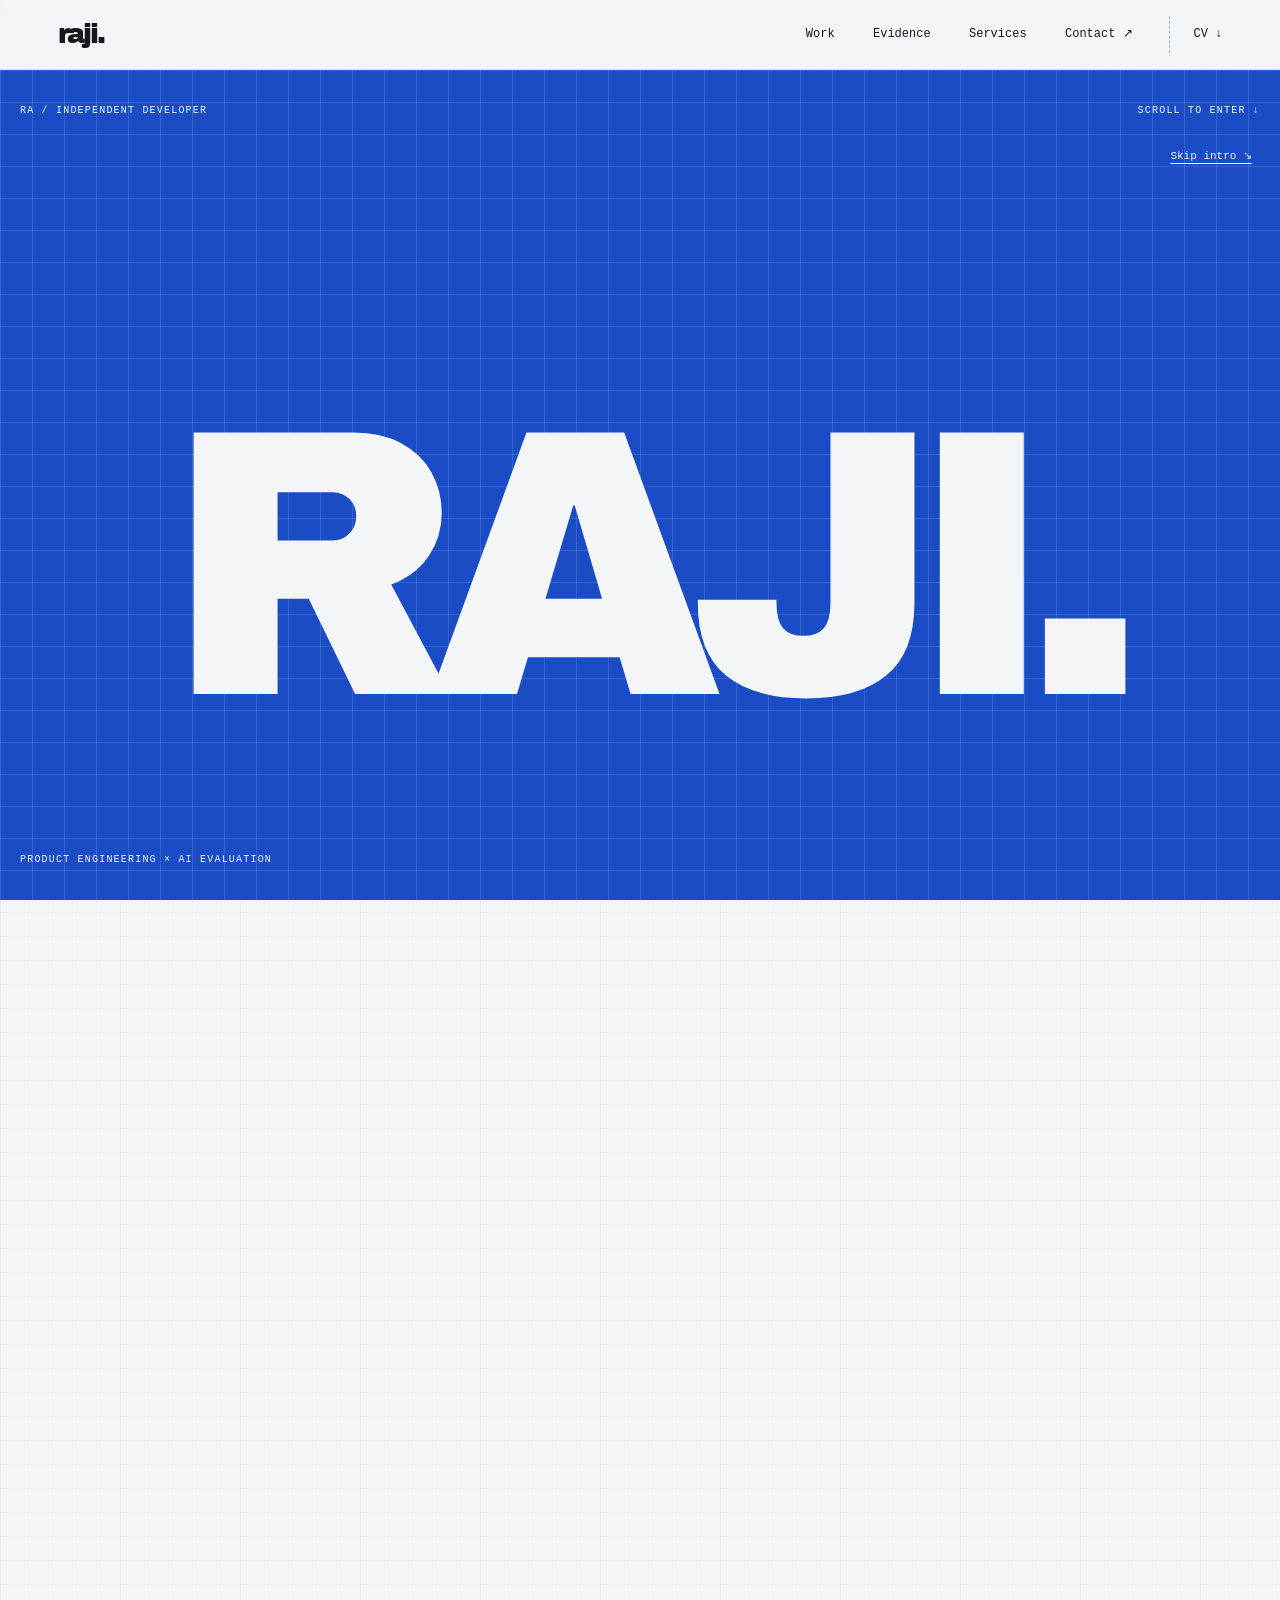
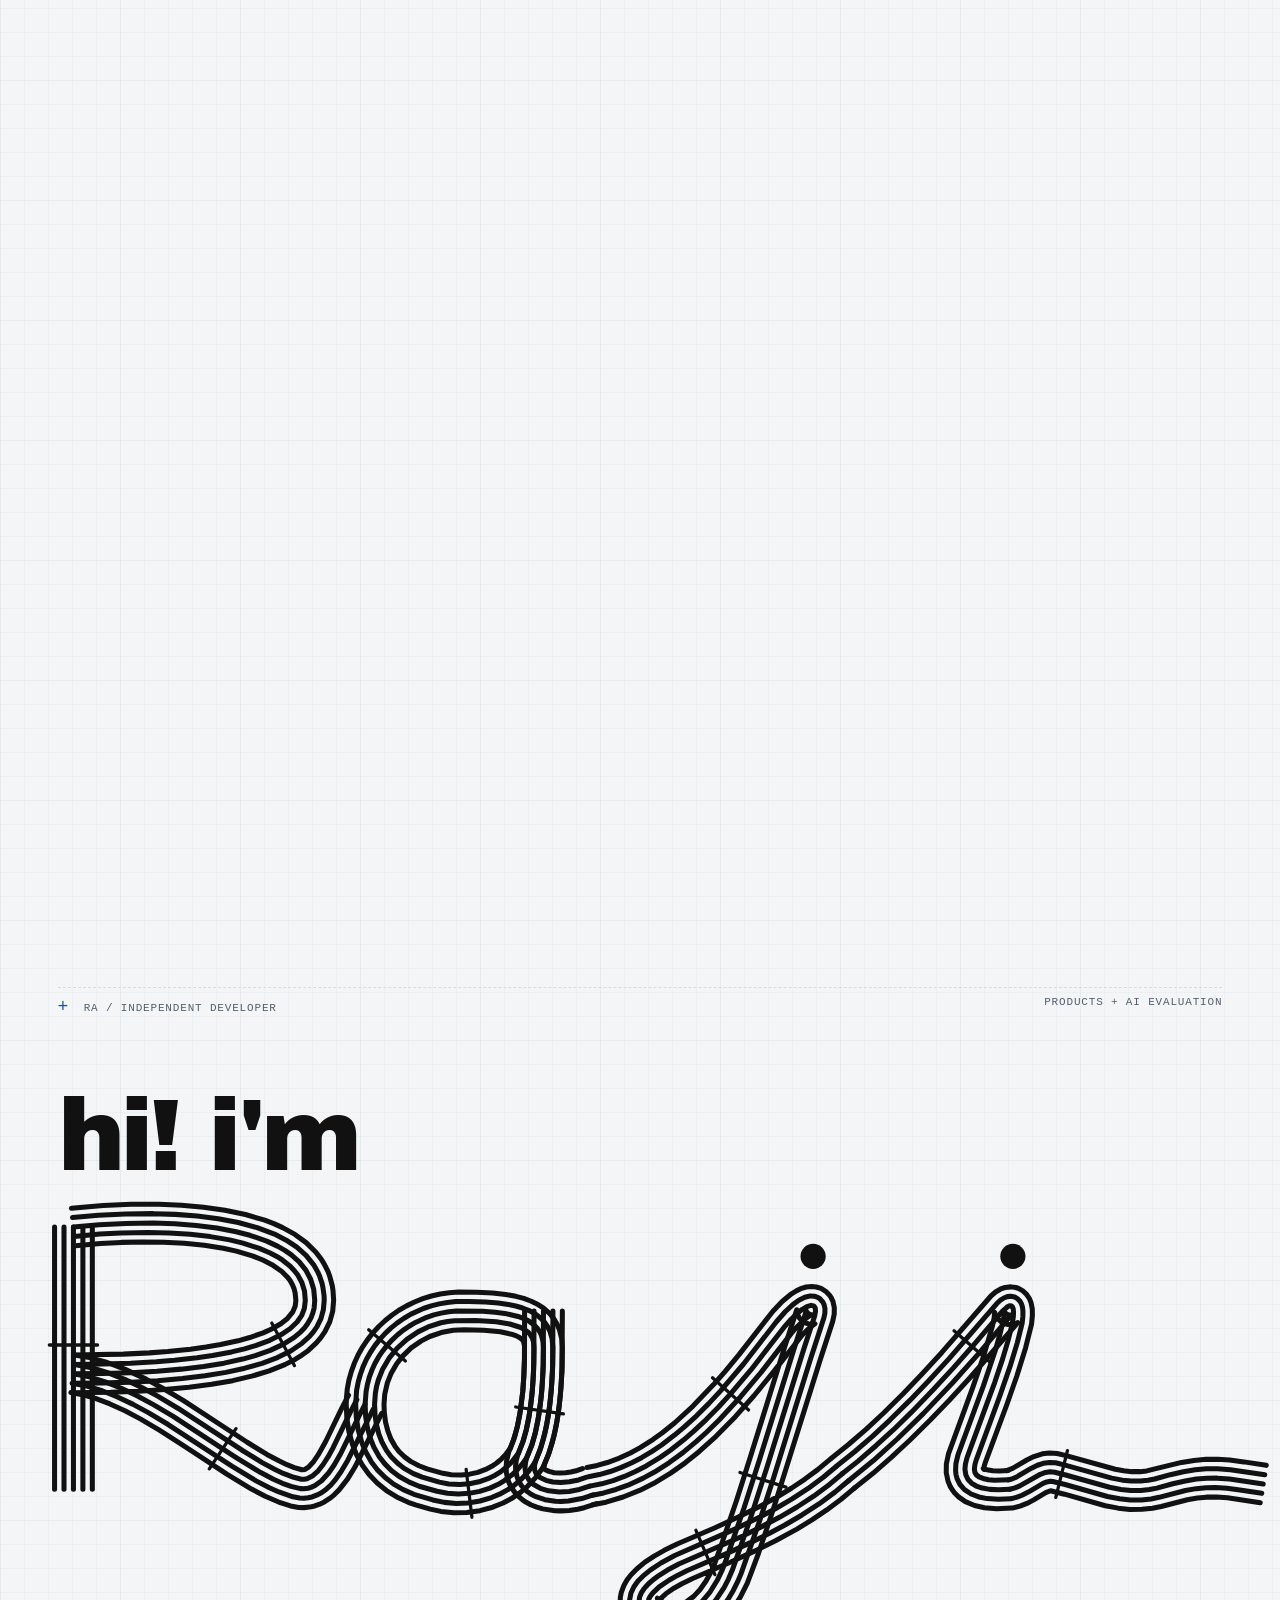
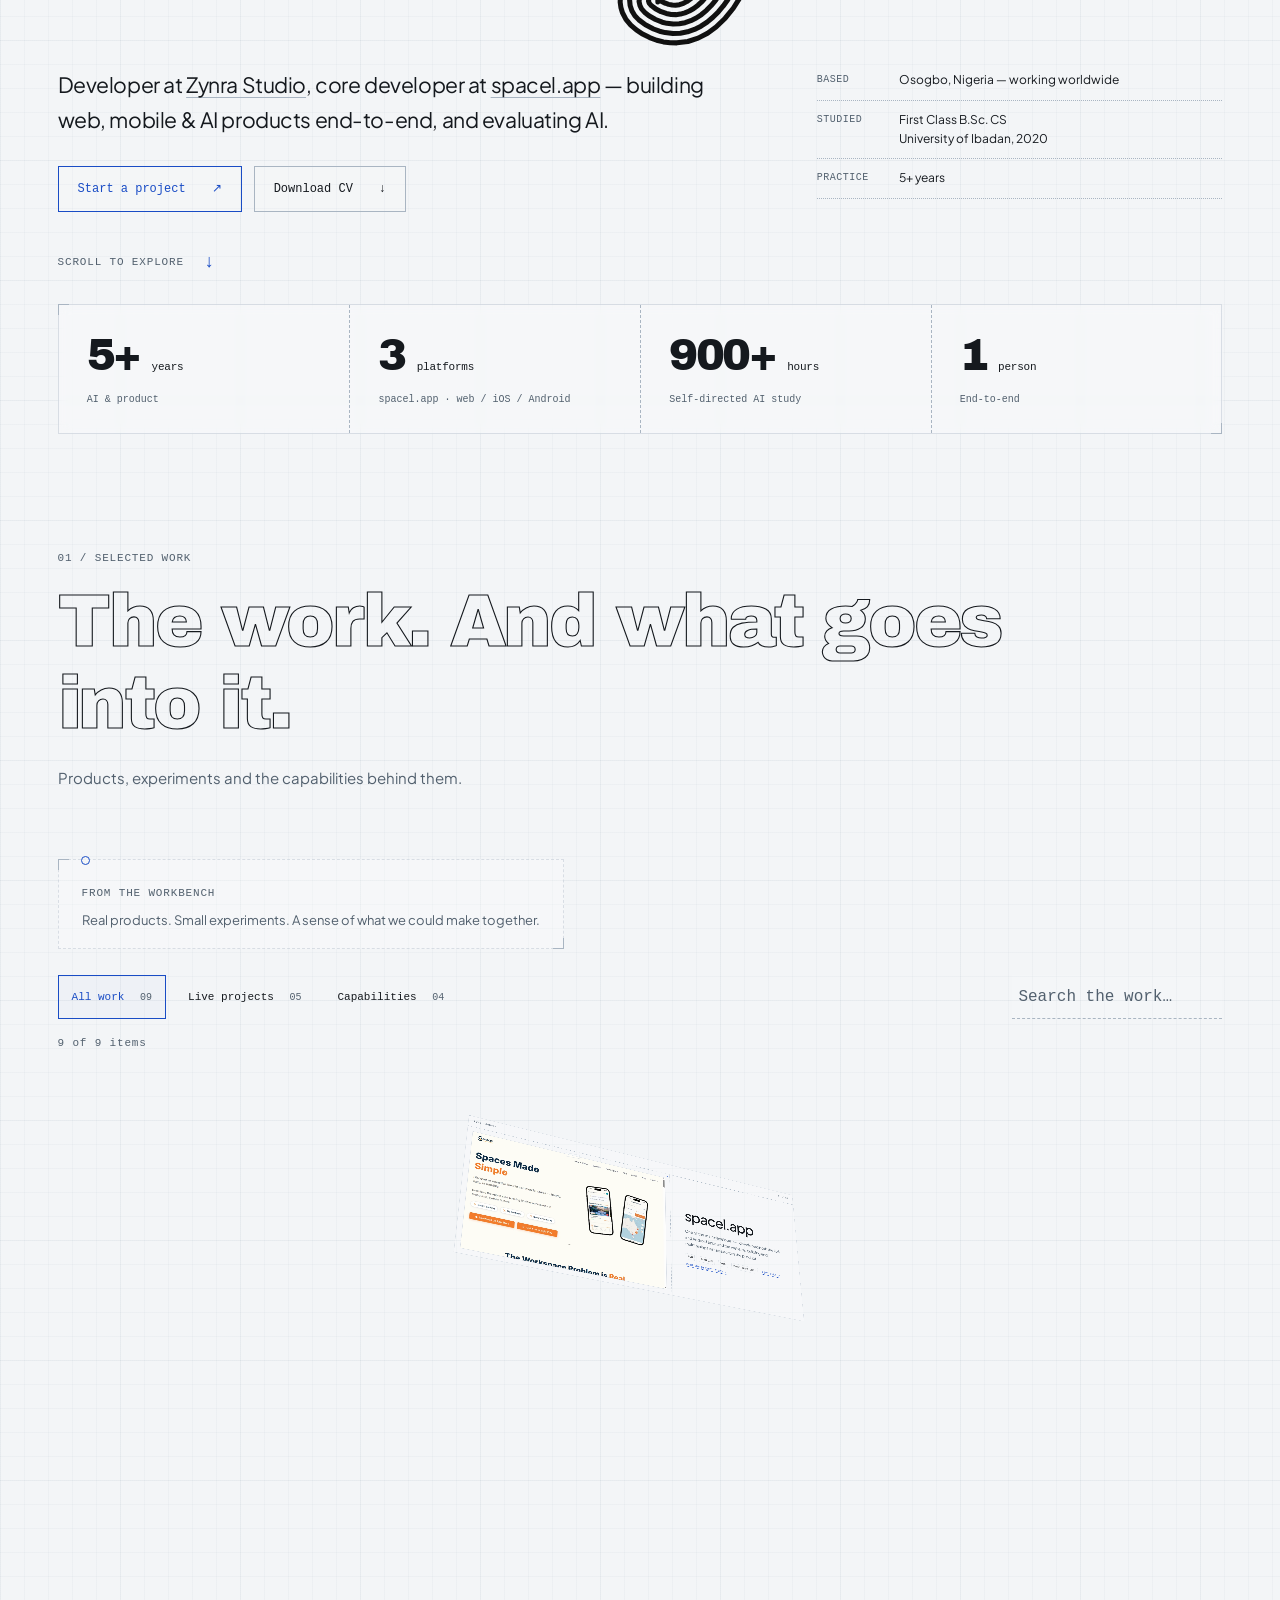
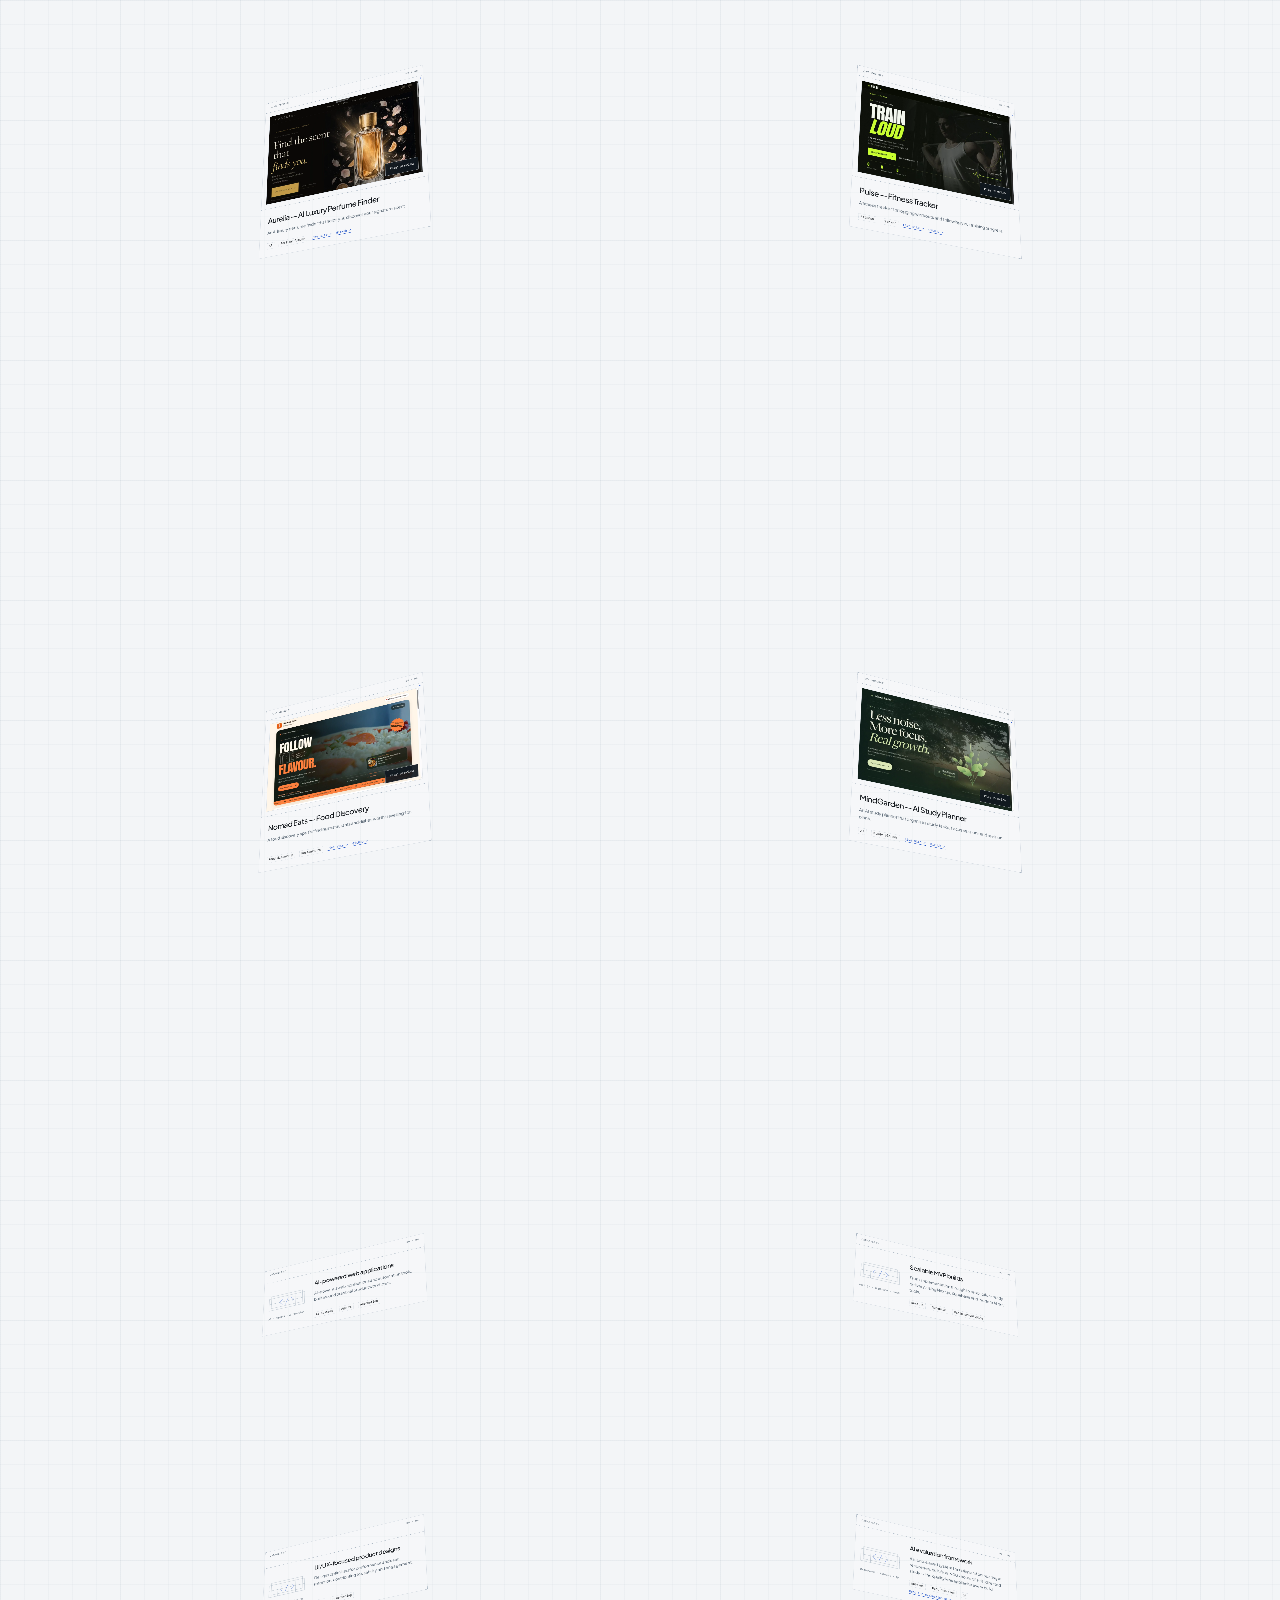
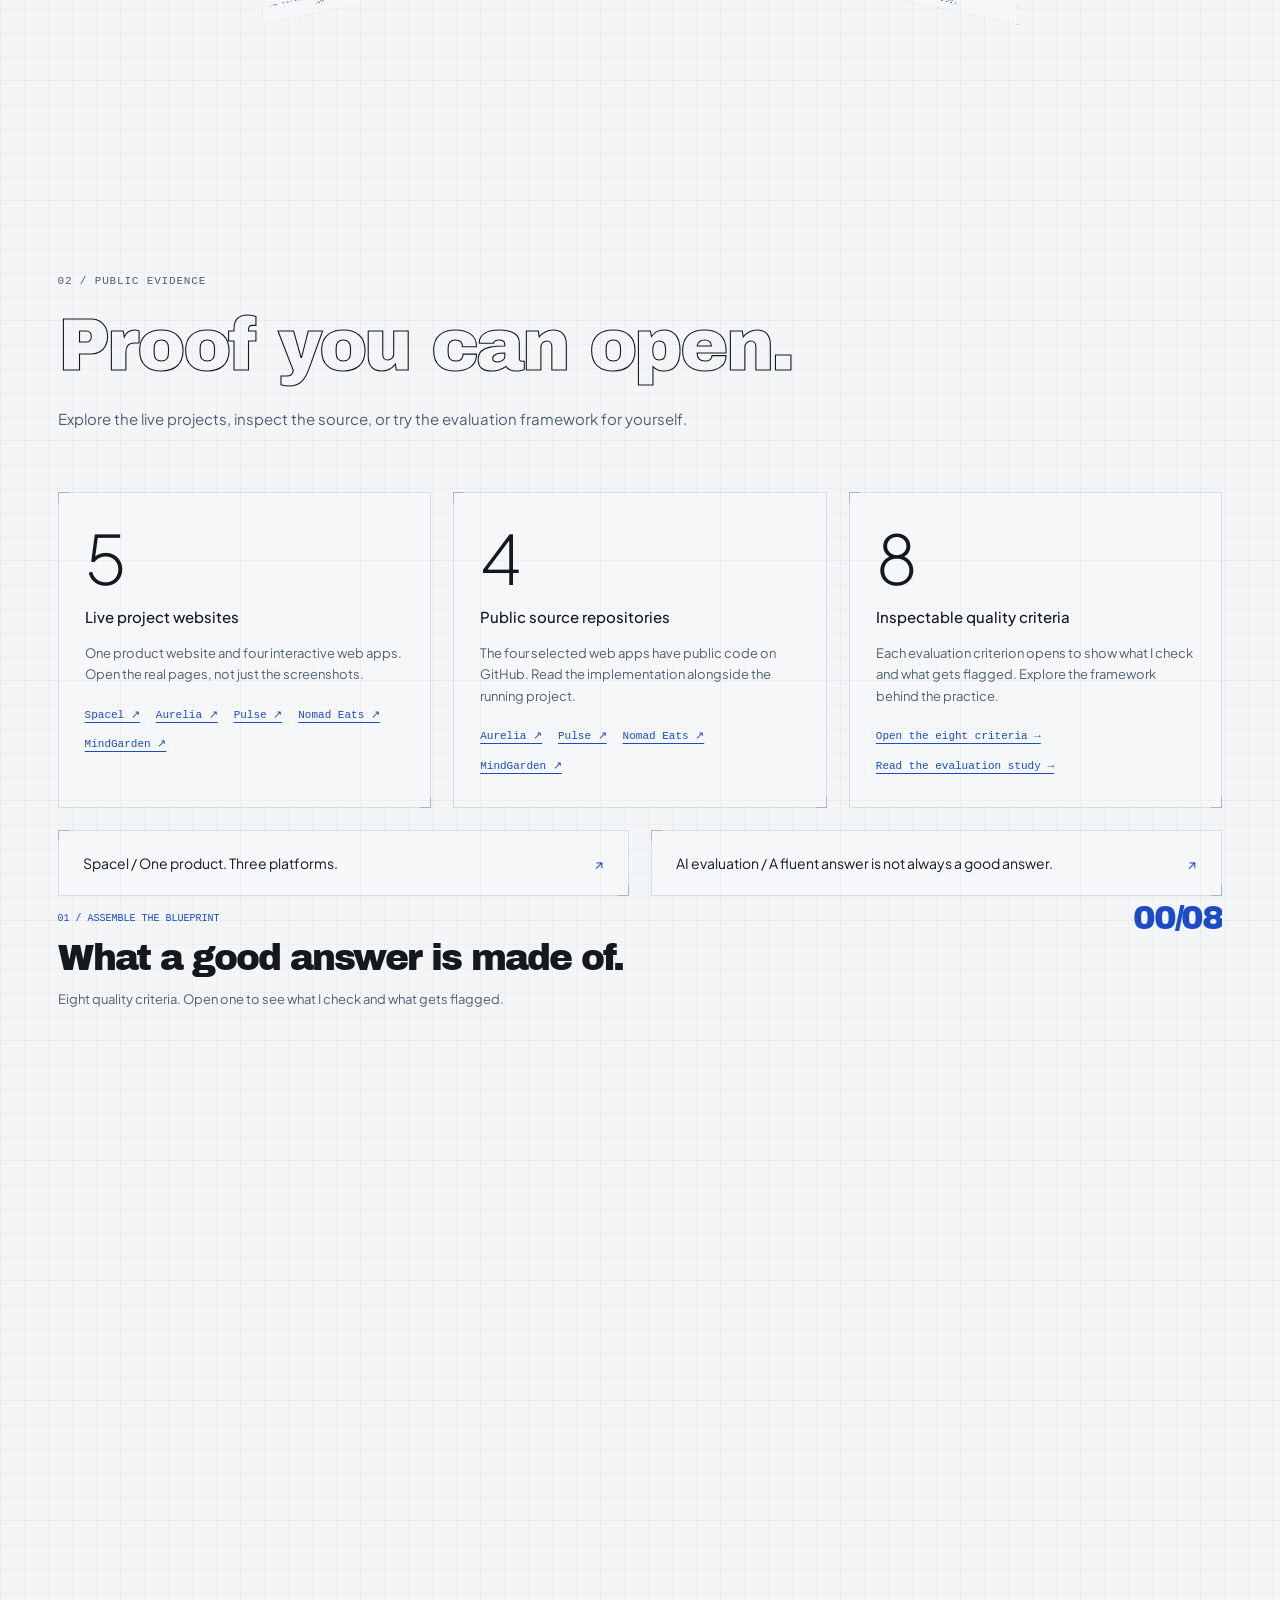
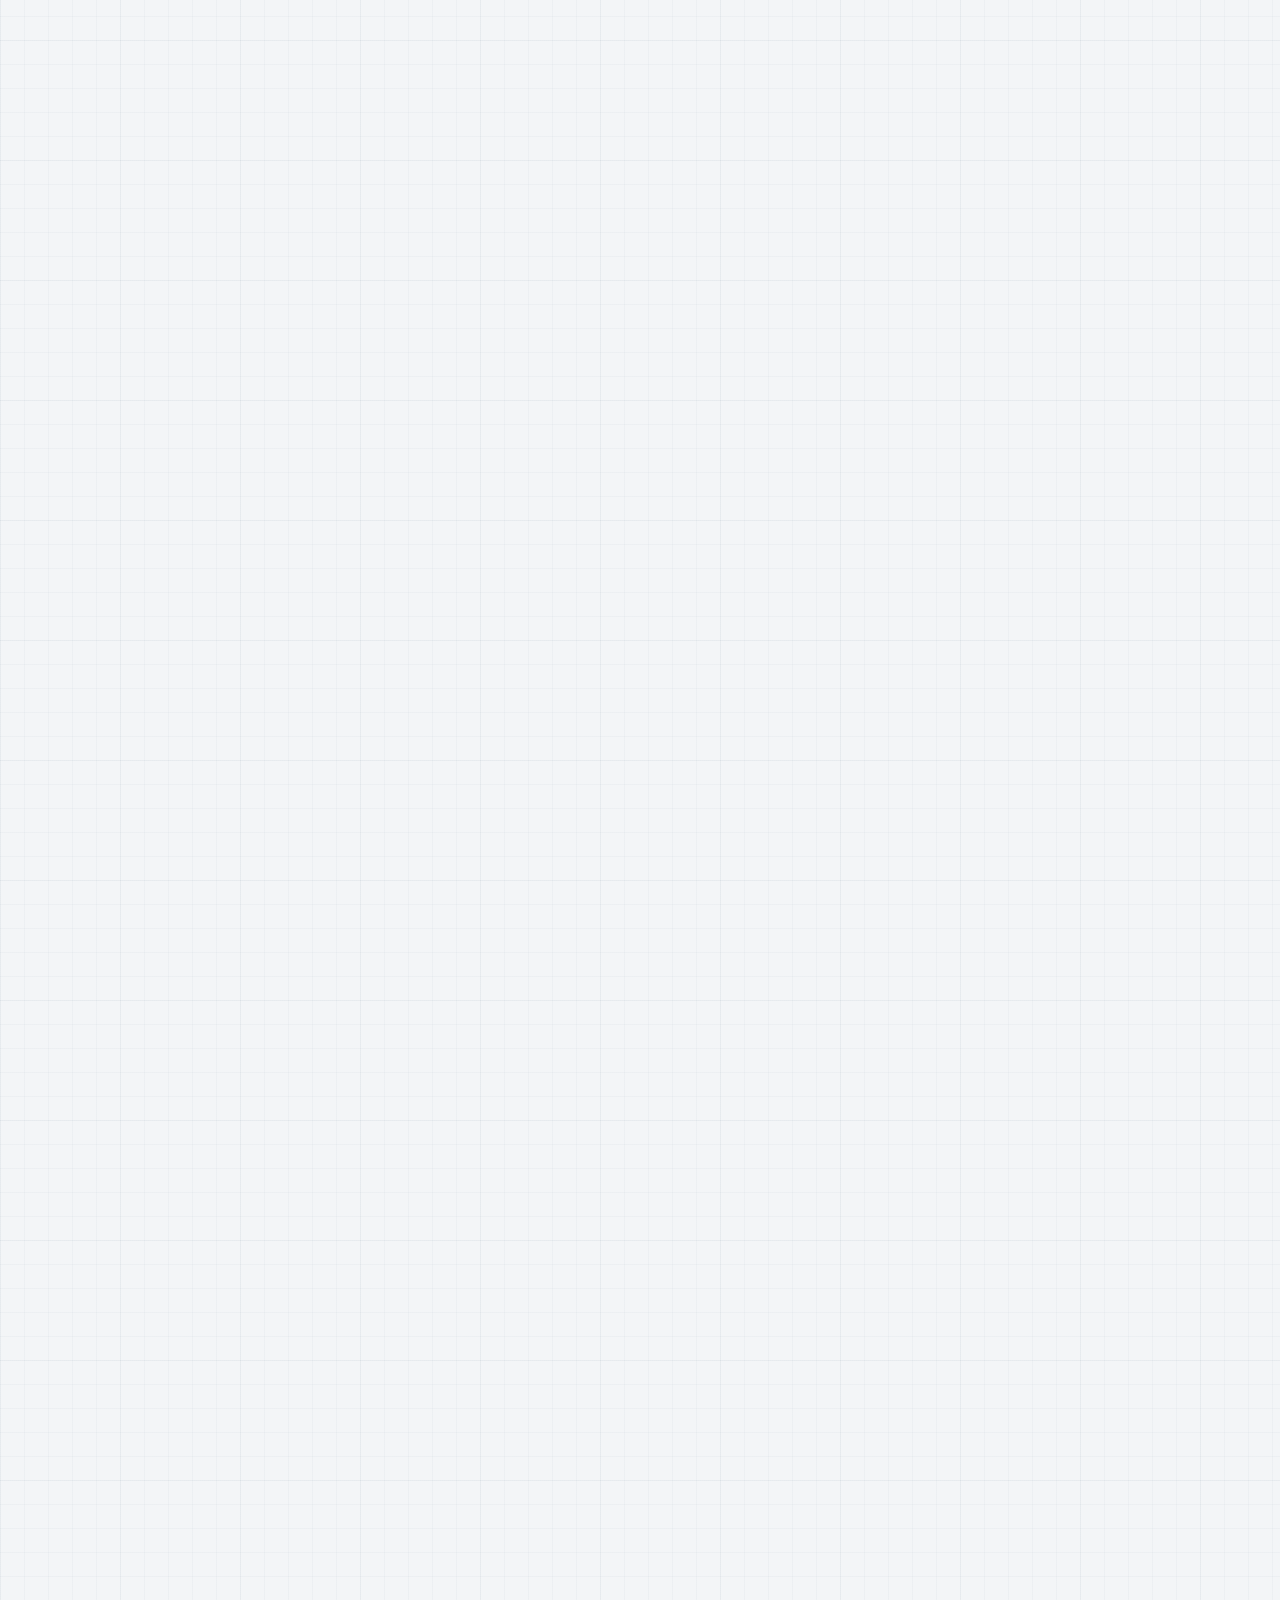
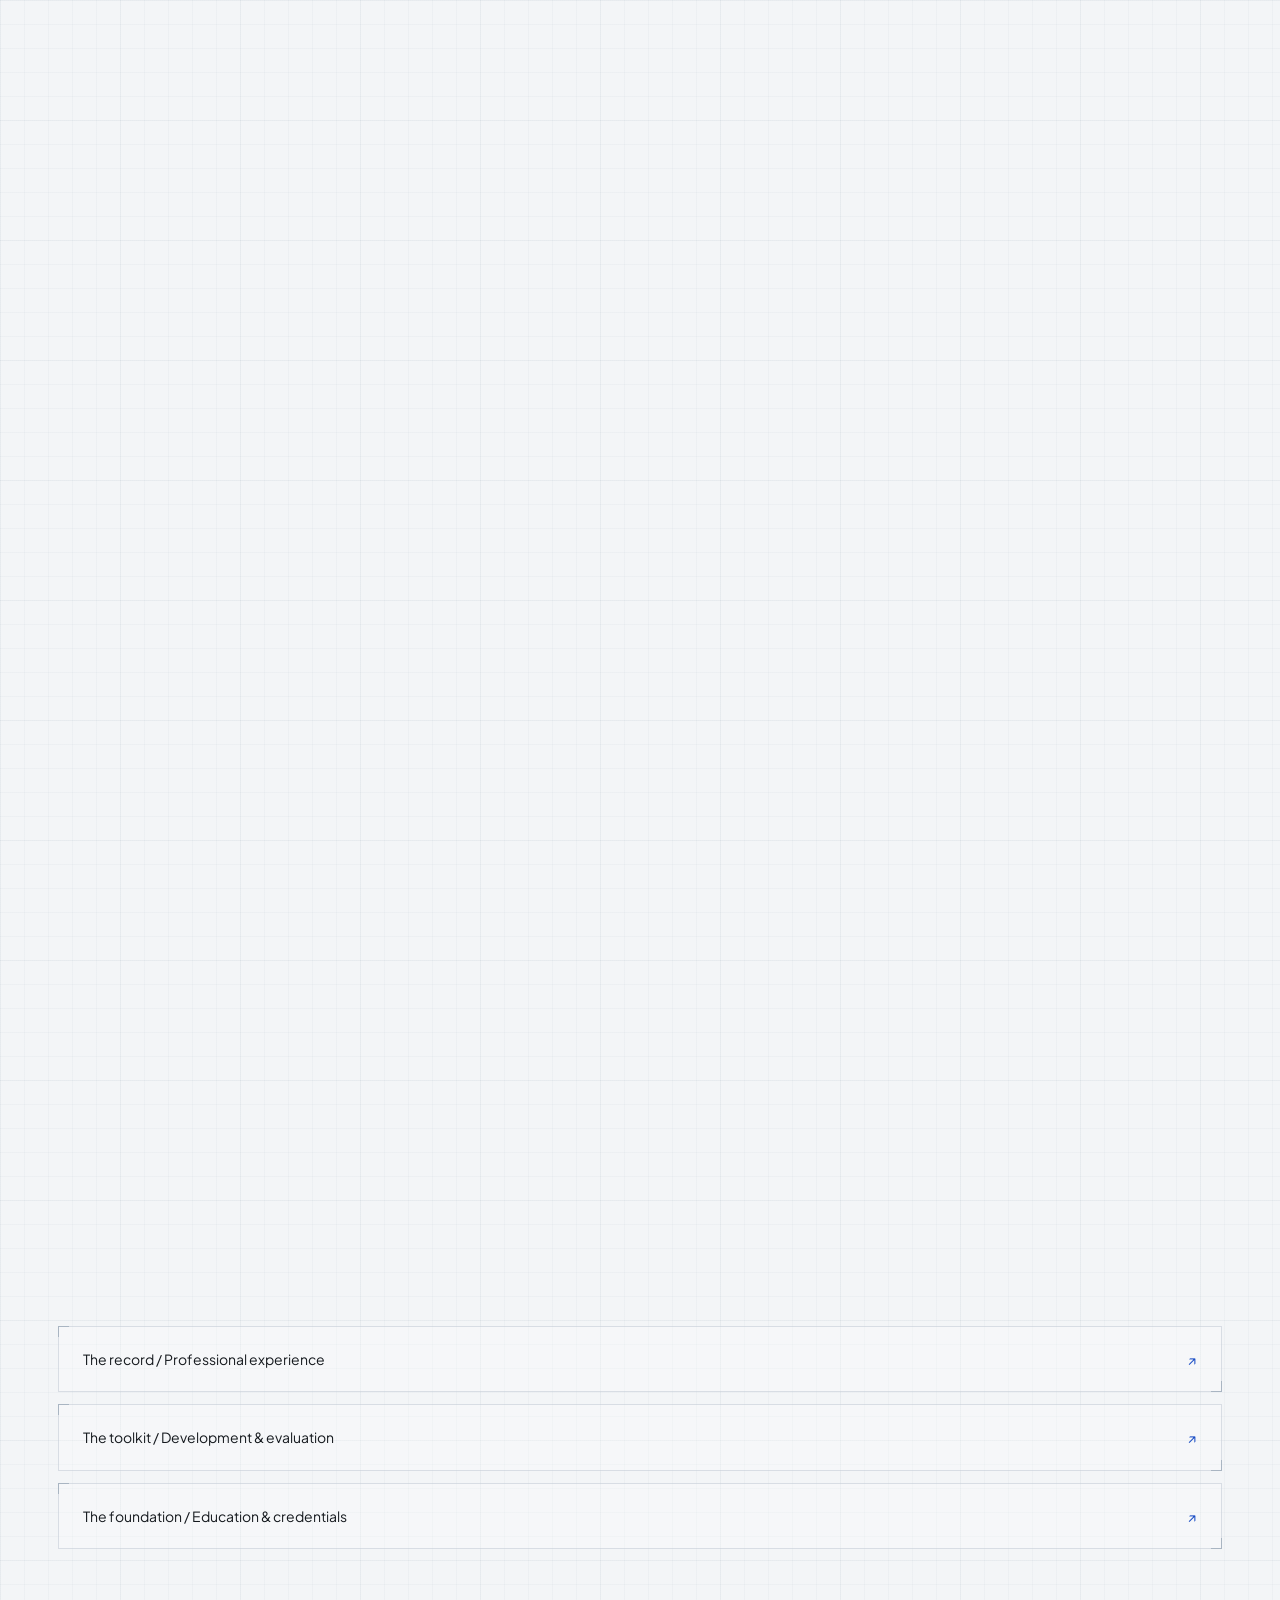
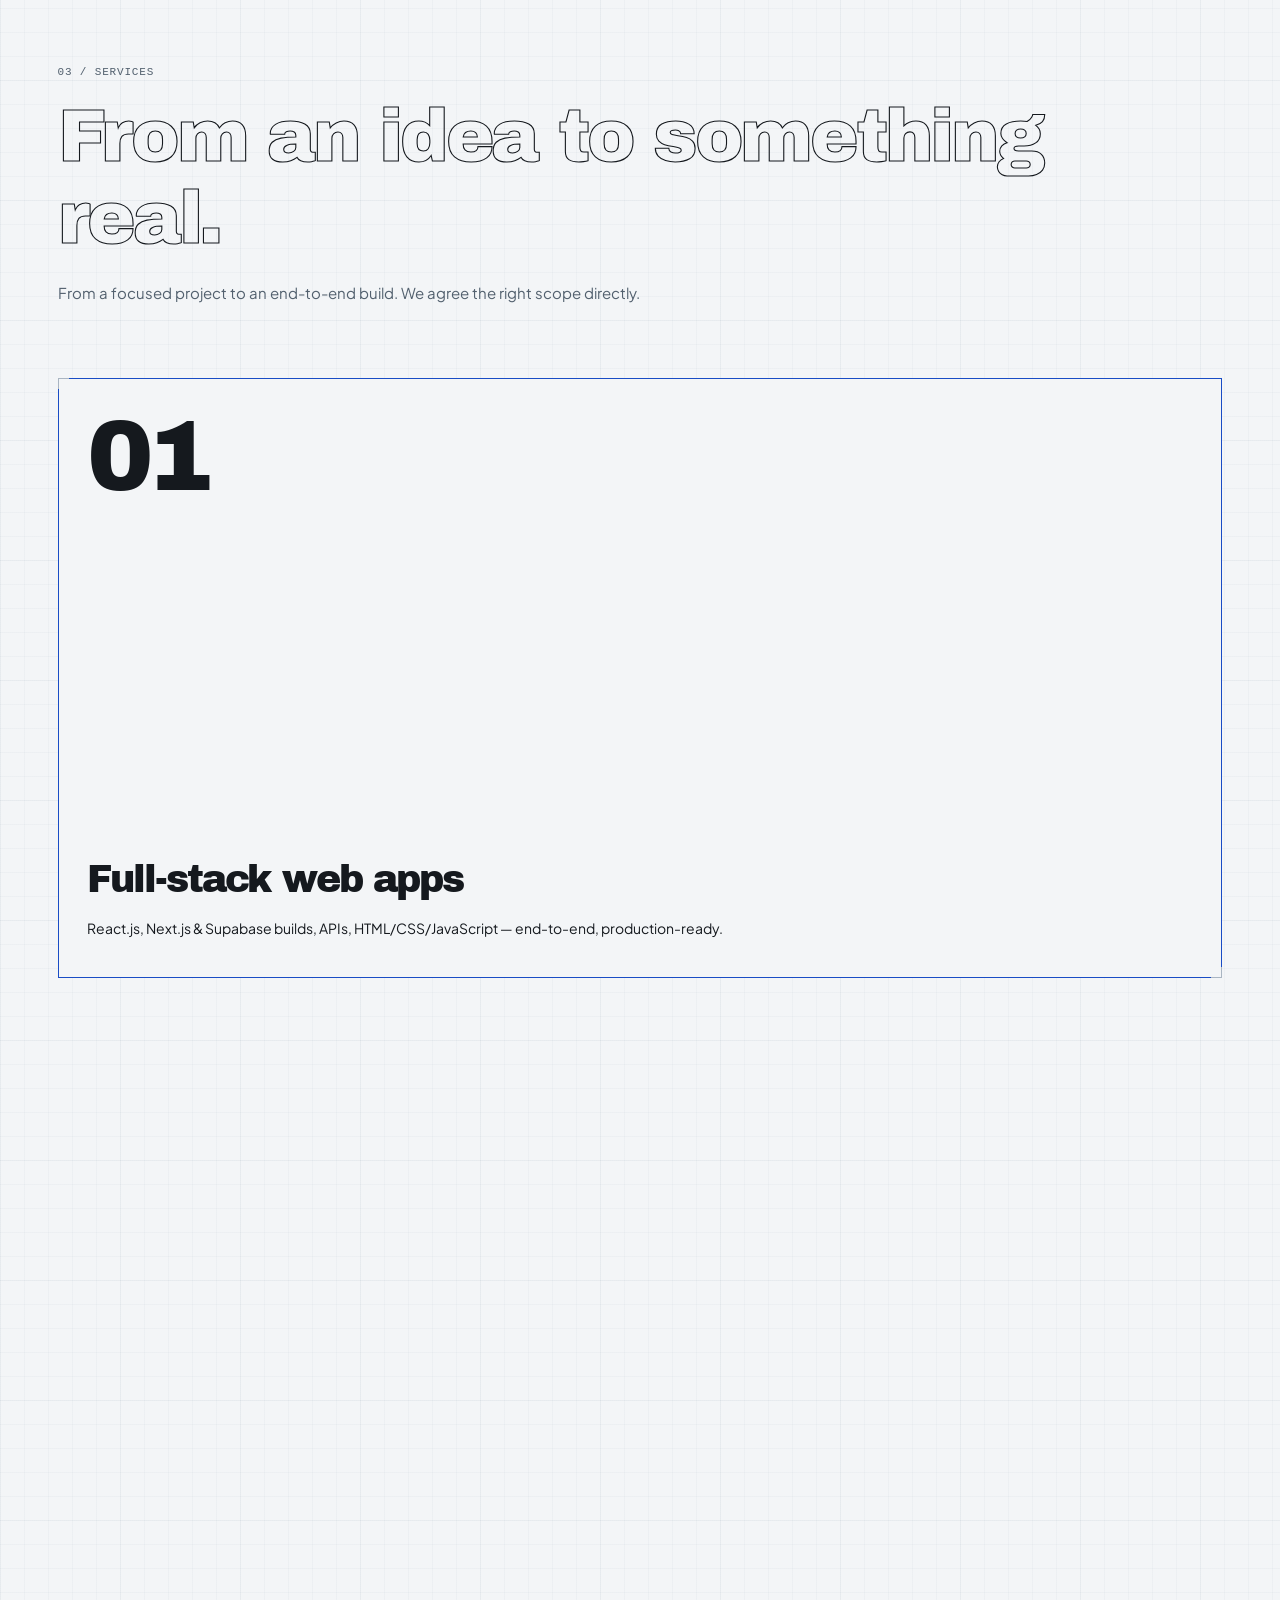
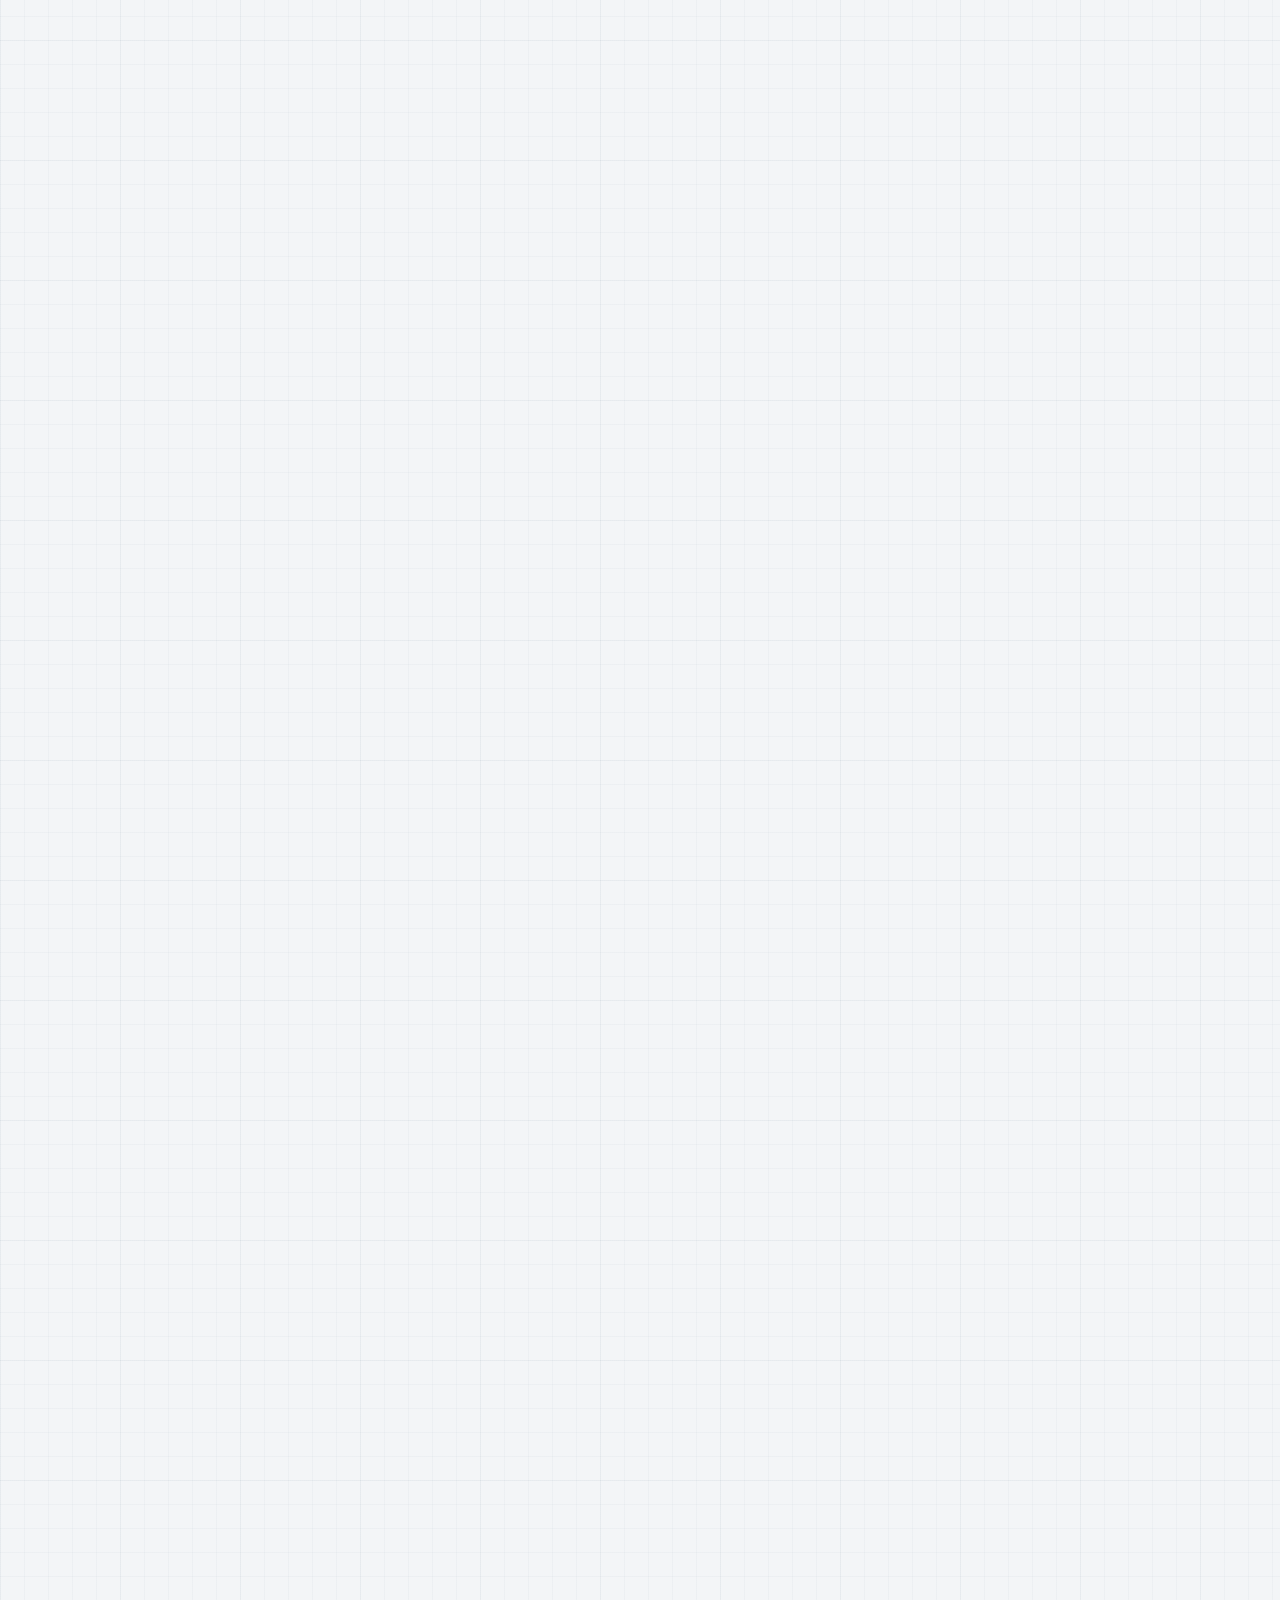
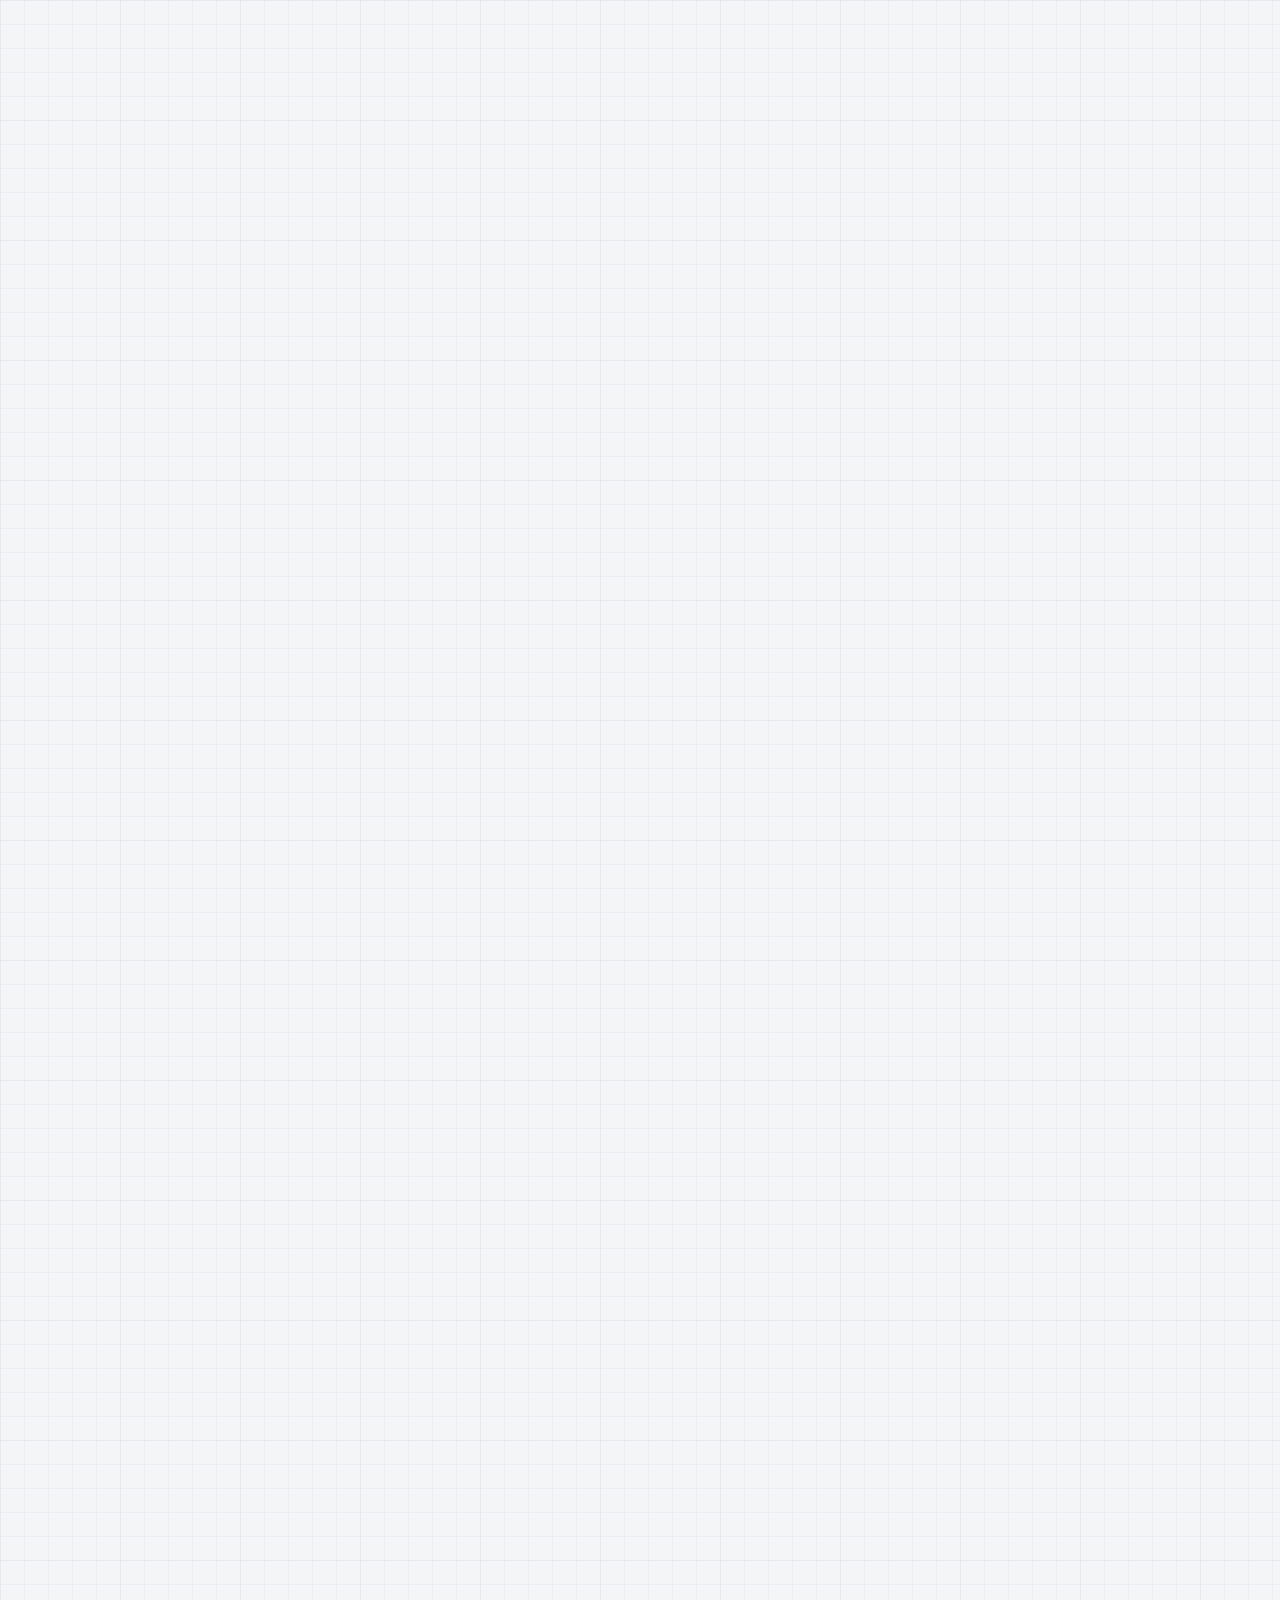
==== index.html @ 30cd0aa8 "Add depth-flight work and assembled answer quality checks Co-Authored-By: M EE <bremchevy@gmail.com>" ====
<!doctype html>
<html lang="en">
  <head>
    <meta charset="utf-8" />
    <meta content="width=device-width, initial-scale=1" name="viewport" />
    <meta content="light" name="color-scheme" />
    <link href="assets/monogram.svg" rel="icon" />
    <title>Raji Ayatullah — Developer &amp; AI Evaluation Specialist</title>
    <meta
      content="Raji Ayatullah — developer and AI evaluation specialist. Explore web and mobile projects, evaluation methods, experience, and freelance services."
      name="description"
    />
    <meta content="#f3f5f7" name="theme-color" />
    <meta
      content="Raji Ayatullah — Build with purpose. Evaluate with care."
      property="og:title"
    />
    <meta
      content="Product development and AI evaluation, connected. Selected work, experience, and ways to collaborate."
      property="og:description"
    />
    <meta content="website" property="og:type" />
    <meta content="http://ayatullahraji.loc.cc/" property="og:url" />
    <meta
      content="http://ayatullahraji.loc.cc/assets/social-preview.png"
      property="og:image"
    />
    <meta content="image/png" property="og:image:type" />
    <meta content="1200" property="og:image:width" />
    <meta content="630" property="og:image:height" />
    <meta
      content="Raji Ayatullah — I build products. I evaluate AI."
      property="og:image:alt"
    />
    <meta content="summary_large_image" name="twitter:card" />
    <meta
      content="Raji Ayatullah — Developer &amp; AI Evaluation Specialist"
      name="twitter:title"
    />
    <meta
      content="Web products, mobile apps, and a careful eye for quality. Explore Raji’s work."
      name="twitter:description"
    />
    <meta
      content="http://ayatullahraji.loc.cc/assets/social-preview.png"
      name="twitter:image"
    />
    <meta
      content="Raji Ayatullah — I build products. I evaluate AI."
      name="twitter:image:alt"
    />
    <link
      rel="preload"
      href="assets/fonts/archivo-black-latin.woff2"
      as="font"
      type="font/woff2"
      crossorigin
    />
    <link
      rel="preload"
      href="assets/fonts/plus-jakarta-sans-latin.woff2"
      as="font"
      type="font/woff2"
      crossorigin
    />
    <link href="assets/site.css" rel="stylesheet" />
    <script defer="True" src="assets/site.js"></script>
    <link href="assets/bold.css" rel="stylesheet" />
    <script defer src="assets/bold.js"></script>
    <link href="assets/next.css" rel="stylesheet" />
    <script defer src="assets/next.js"></script>
    <script type="application/ld+json">
      {
        "@context": "https://schema.org",
        "@type": "Person",
        "name": "Raji Ayatullah",
        "jobTitle": "Developer & AI Evaluation Specialist",
        "email": "mailto:bremchevy@gmail.com",
        "knowsAbout": [
          "Web development",
          "Mobile development",
          "AI evaluation"
        ],
        "alumniOf": {
          "@type": "CollegeOrUniversity",
          "name": "University of Ibadan"
        }
      }
    </script>
    <noscript
      ><style>
        .js-only {
          display: none !important;
        }
      </style></noscript
    >
  </head>
  <body>
    <a class="skip-link" href="#main">Skip to content</a>
    <header class="site-header">
      <div class="header-inner">
        <a aria-label="Raji Ayatullah, home" class="wordmark" href="#home"
          >ra<span>ji.</span></a
        >
        <nav aria-label="Main navigation">
          <a href="#work">Work</a><a href="#evidence">Evidence</a
          ><a href="#services">Services</a
          ><a href="#contact">Contact <span aria-hidden="true">↗</span></a>
        </nav>
        <a
          class="header-cv"
          download="raji-ayatullah-cv.pdf"
          href="assets/raji-ayatullah-cv.pdf"
          >CV <span aria-hidden="true">↓</span></a
        >
      </div>
    </header>
    <main class="page-shell" id="main" tabindex="-1">
      <section aria-labelledby="hero-title" class="hero" id="home">
        <div class="hero-meta annotation">
          <span
            ><span aria-hidden="true" class="crosshair">+</span> RA /
            INDEPENDENT DEVELOPER</span
          ><span>PRODUCTS + AI EVALUATION</span>
        </div>
        <h1 id="hero-title">
          <span class="hello">hi! i'm</span><span class="sr-only"> Raji</span
          ><span class="signature-wrap"
            ><svg
              class="signature-svg"
              aria-hidden="true"
              viewBox="0 -10 1220 455"
              xmlns="http://www.w3.org/2000/svg"
            >
              <g
                fill="none"
                stroke="currentColor"
                stroke-linecap="round"
                stroke-linejoin="round"
              >
                <g
                  class="signature-stroke"
                  data-letter="R"
                  data-stroke="R-stem"
                  style="--draw-delay: 0.08s; --draw-duration: 0.17s"
                >
                  <path
                    class="signature-rail"
                    pathLength="1"
                    d="M52.0,280.0 L52.0,30.0"
                  />
                  <path
                    class="signature-rail"
                    pathLength="1"
                    d="M61.0,280.0 L61.0,30.0"
                  />
                  <path
                    class="signature-rail"
                    pathLength="1"
                    d="M70.0,280.0 L70.0,30.0"
                  />
                  <path
                    class="signature-rail"
                    pathLength="1"
                    d="M79.0,280.0 L79.0,30.0"
                  />
                  <path
                    class="signature-rail"
                    pathLength="1"
                    d="M88.0,280.0 L88.0,30.0"
                  />
                </g>
                <g
                  class="signature-stroke"
                  data-letter="R"
                  data-stroke="R-bowl"
                  style="--draw-delay: 0.25s; --draw-duration: 0.3s"
                >
                  <path
                    class="signature-rail"
                    pathLength="1"
                    d="M68.1,12.1 L98.4,9.6 L124.8,8.4 L151.6,8.4 L173.0,9.3 L194.0,11.1 L214.4,14.0 L233.9,18.1 L252.3,23.5 L261.0,26.8 L269.4,30.6 L281.1,37.1 L291.8,44.9 L301.1,54.1 L306.4,61.1 L308.8,64.9 L312.8,72.9 L314.3,77.1 L316.7,86.0 L317.4,90.6 L318.0,100.0 L317.1,110.5 L314.3,120.5 L309.7,129.8 L305.8,135.5 L301.3,140.8 L293.6,147.9 L287.8,152.1 L281.6,156.0 L271.5,161.2 L256.6,167.2 L240.0,172.2 L221.8,176.5 L201.8,180.0 L180.2,182.8 L156.9,185.0 L132.0,186.6 L105.4,187.6 L70.0,188.0"
                  />
                  <path
                    class="signature-rail"
                    pathLength="1"
                    d="M69.1,21.0 L93.9,18.9 L119.7,17.6 L146.1,17.3 L167.2,18.0 L187.9,19.5 L208.0,22.1 L227.1,25.7 L245.1,30.6 L261.6,36.8 L272.8,42.6 L282.9,49.3 L291.7,57.1 L299.0,66.1 L302.8,72.8 L304.4,76.3 L307.0,83.8 L307.8,87.7 L308.9,95.8 L309.0,100.0 L308.2,108.9 L305.9,117.3 L302.0,125.2 L298.7,130.0 L294.8,134.6 L287.9,140.8 L277.1,148.2 L264.4,154.5 L249.8,160.0 L233.4,164.6 L215.3,168.6 L195.3,171.9 L173.6,174.5 L150.2,176.5 L125.1,177.9 L98.4,178.7 L70.0,179.0"
                  />
                  <path
                    class="signature-rail"
                    pathLength="1"
                    d="M70.0,30.0 L94.5,27.9 L120.0,26.6 L146.0,26.3 L166.7,27.0 L187.0,28.5 L206.6,31.0 L225.1,34.5 L238.2,37.9 L254.2,43.5 L264.9,48.5 L271.5,52.3 L277.4,56.4 L285.2,63.3 L291.5,71.1 L296.1,79.8 L299.0,89.4 L300.0,100.0 L299.4,107.3 L298.2,111.9 L296.6,116.3 L293.0,122.5 L290.0,126.5 L286.4,130.2 L280.1,135.5 L269.8,141.9 L257.5,147.6 L243.3,152.6 L231.3,155.9 L213.6,159.8 L194.1,163.0 L172.7,165.5 L149.6,167.5 L124.7,168.9 L98.2,169.7 L70.0,170.0"
                  />
                  <path
                    class="signature-rail"
                    pathLength="1"
                    d="M70.9,39.0 L95.1,36.8 L115.2,35.7 L140.8,35.3 L161.2,35.7 L181.2,37.0 L200.5,39.2 L218.8,42.3 L231.6,45.4 L247.2,50.4 L257.5,54.8 L263.8,58.1 L269.4,61.7 L276.6,67.5 L280.6,71.7 L284.0,76.1 L287.8,83.2 L290.2,91.1 L291.0,100.0 L290.1,107.5 L287.6,114.2 L283.2,120.6 L276.7,126.8 L268.1,132.6 L257.2,138.0 L244.2,142.9 L233.1,146.2 L220.8,149.1 L202.6,152.6 L187.7,154.7 L166.3,157.1 L149.0,158.5 L124.4,159.9 L98.0,160.7 L70.0,161.0"
                  />
                  <path
                    class="signature-rail"
                    pathLength="1"
                    d="M71.9,47.9 L95.7,45.8 L115.6,44.7 L135.7,44.3 L155.8,44.5 L175.6,45.6 L194.7,47.5 L212.7,50.3 L225.2,53.0 L240.5,57.5 L250.5,61.5 L259.2,65.9 L268.6,72.4 L273.8,77.6 L276.5,81.1 L278.6,84.8 L280.2,88.6 L281.3,92.8 L282.0,100.0 L281.4,105.3 L278.9,111.2 L274.0,117.2 L267.7,122.2 L258.9,127.3 L250.8,130.9 L238.0,135.4 L226.9,138.5 L210.3,142.1 L196.4,144.4 L181.5,146.5 L159.9,148.7 L142.4,150.0 L117.6,151.2 L70.0,152.0"
                  />
                </g>
                <g
                  class="signature-stroke"
                  data-letter="R"
                  data-stroke="R-leg"
                  style="--draw-delay: 0.55s; --draw-duration: 0.2s"
                >
                  <path
                    class="signature-rail"
                    pathLength="1"
                    d="M72.4,152.2 L85.3,154.5 L102.2,159.2 L118.8,165.5 L139.2,175.0 L155.1,183.7 L174.6,195.3 L235.6,235.2 L254.4,246.8 L265.8,252.9 L273.5,256.6 L280.5,259.3 L287.6,261.4 L290.7,261.1 L294.4,258.6 L299.0,253.5 L303.2,247.3 L310.4,234.5 L325.8,202.7 L332.2,190.3"
                  />
                  <path
                    class="signature-rail"
                    pathLength="1"
                    d="M71.2,161.1 L87.3,164.2 L103.3,169.1 L119.3,175.5 L135.1,183.0 L150.7,191.5 L169.9,203.0 L230.7,242.8 L249.9,254.6 L261.7,261.0 L270.0,264.9 L280.0,268.6 L287.2,270.4 L290.0,270.4 L292.6,270.0 L297.7,267.4 L303.3,262.4 L308.0,256.4 L312.8,249.0 L317.5,240.4 L333.8,206.7 L340.1,194.6"
                  />
                  <path
                    class="signature-rail"
                    pathLength="1"
                    d="M70.0,170.0 L85.1,172.9 L100.3,177.6 L115.6,183.7 L131.0,191.1 L146.2,199.3 L165.1,210.6 L225.9,250.4 L248.5,264.1 L260.6,270.5 L269.2,274.3 L277.4,277.2 L286.4,279.4 L289.4,279.5 L293.7,279.0 L296.4,278.2 L300.3,276.4 L306.5,271.9 L313.2,264.5 L318.5,256.9 L324.5,246.4 L341.9,210.7 L348.0,199.0"
                  />
                  <path
                    class="signature-rail"
                    pathLength="1"
                    d="M68.8,178.9 L82.9,181.7 L97.3,186.1 L112.0,192.0 L126.9,199.1 L141.8,207.2 L160.3,218.3 L221.0,258.0 L244.1,272.0 L256.7,278.6 L265.8,282.6 L279.2,287.2 L285.5,288.3 L289.6,288.5 L293.6,288.1 L297.5,287.3 L303.0,285.1 L306.4,283.3 L311.0,279.9 L315.3,276.0 L319.1,271.6 L325.0,263.4 L331.4,252.5 L355.9,203.4"
                  />
                  <path
                    class="signature-rail"
                    pathLength="1"
                    d="M67.6,187.8 L77.4,189.6 L90.9,193.4 L104.8,198.7 L119.1,205.2 L133.7,212.9 L151.9,223.6 L170.1,235.2 L216.2,265.5 L239.7,279.8 L252.8,286.7 L265.6,292.2 L276.9,295.9 L284.6,297.3 L289.9,297.5 L295.0,297.0 L300.0,295.9 L304.7,294.2 L309.1,292.1 L315.0,288.2 L318.5,285.3 L323.2,280.6 L331.4,270.1 L338.3,258.8 L363.8,207.7"
                  />
                </g>
                <g
                  class="signature-stroke"
                  data-letter="a"
                  data-stroke="a-bowl"
                  style="--draw-delay: 0.75s; --draw-duration: 0.45s"
                >
                  <path
                    class="signature-rail"
                    pathLength="1"
                    d="M330.0,199.0 L330.2,193.1 L331.0,184.4 L332.6,175.9 L334.9,167.7 L337.8,159.7 L341.3,152.1 L345.4,144.7 L350.0,137.8 L355.2,131.2 L360.8,125.1 L366.9,119.4 L373.4,114.2 L380.2,109.4 L387.5,105.2 L395.1,101.5 L403.0,98.3 L411.2,95.8 L419.6,93.9 L428.2,92.6 L437.0,92.0 L454.1,92.2 L469.6,93.0 L482.0,94.3 L491.7,96.1 L499.2,98.1 L506.4,100.8 L513.2,104.2 L518.1,107.4 L524.0,112.7 L527.9,117.5 L531.0,122.8 L533.4,128.5 L535.4,136.6 L536.0,145.0 L535.6,167.6 L534.1,189.9 L532.1,207.5 L529.5,222.5 L526.0,236.7 L522.2,248.4 L518.2,257.8 L516.0,261.5 L510.5,268.9 L502.8,277.2 L496.1,282.9 L487.1,289.1 L479.5,293.1 L469.6,297.1 L457.4,300.4 L445.0,302.2 L432.6,302.4 L420.2,301.1 L410.1,298.9 L396.1,294.9 L389.1,292.4 L378.1,287.3 L368.3,281.2 L359.5,274.1 L351.8,266.0 L345.4,257.2 L340.1,247.7 L336.1,237.7 L332.6,225.2 L330.6,212.2 L330.0,199.0"
                  />
                  <path
                    class="signature-rail"
                    pathLength="1"
                    d="M339.0,199.0 L339.9,185.7 L341.4,177.9 L343.5,170.4 L346.1,163.1 L349.3,156.1 L353.1,149.4 L357.3,143.1 L362.0,137.1 L367.2,131.4 L372.8,126.2 L378.7,121.4 L385.1,117.0 L391.7,113.1 L403.5,107.7 L411.0,105.2 L418.6,103.3 L426.5,101.9 L434.5,101.1 L447.0,101.0 L462.6,101.5 L474.9,102.5 L484.4,103.8 L491.5,105.3 L498.1,107.2 L504.3,109.7 L510.0,112.8 L515.1,116.7 L518.5,120.1 L522.2,125.4 L524.3,129.8 L526.2,136.3 L527.0,145.0 L526.6,167.3 L525.3,187.1 L523.4,204.4 L521.0,218.9 L517.8,232.6 L514.3,243.7 L510.8,252.5 L508.5,256.5 L503.6,263.2 L496.6,270.6 L490.6,275.8 L484.1,280.3 L477.4,284.1 L468.5,287.9 L457.5,291.2 L446.2,293.0 L434.8,293.5 L423.5,292.5 L412.5,290.2 L394.5,284.8 L384.3,280.4 L375.2,275.1 L367.1,268.8 L360.0,261.8 L354.0,254.0 L348.3,243.8 L344.6,234.7 L341.4,223.3 L339.6,211.4 L339.0,199.0"
                  />
                  <path
                    class="signature-rail"
                    pathLength="1"
                    d="M348.0,199.0 L348.9,187.0 L350.2,180.0 L352.0,173.1 L354.4,166.6 L357.3,160.2 L360.7,154.1 L364.6,148.4 L368.9,142.9 L373.6,137.8 L378.7,133.0 L384.1,128.6 L389.9,124.6 L396.0,121.0 L406.7,116.1 L413.5,113.8 L420.5,112.1 L427.7,110.8 L435.0,110.1 L460.0,110.4 L472.0,111.2 L481.1,112.4 L493.8,115.3 L499.3,117.3 L504.1,119.7 L508.2,122.6 L511.7,126.0 L514.4,129.8 L516.0,133.1 L517.6,139.3 L518.0,145.0 L517.6,166.9 L516.4,186.4 L514.7,201.3 L512.5,215.5 L510.0,227.1 L506.9,237.8 L502.0,250.0 L497.7,256.1 L493.0,261.6 L487.8,266.5 L480.8,271.7 L474.9,275.3 L467.0,278.9 L457.2,282.0 L447.0,283.9 L436.8,284.5 L426.5,283.8 L416.5,281.9 L399.5,277.1 L390.1,273.2 L380.2,267.6 L373.0,262.1 L366.8,255.8 L361.5,249.0 L356.4,239.9 L353.1,231.8 L350.2,221.4 L348.5,210.5 L348.0,199.0"
                  />
                  <path
                    class="signature-rail"
                    pathLength="1"
                    d="M357.0,199.0 L357.8,188.2 L358.9,182.0 L360.6,175.9 L364.4,166.2 L370.7,155.3 L378.5,145.6 L387.8,137.1 L398.4,130.0 L408.0,125.3 L420.3,121.3 L426.7,120.1 L433.3,119.3 L453.4,119.2 L472.9,120.4 L485.8,122.5 L495.7,125.6 L499.5,127.5 L503.2,130.1 L505.3,132.4 L507.3,135.7 L508.5,139.7 L509.0,145.0 L508.6,166.5 L507.4,185.6 L505.8,200.1 L504.0,212.2 L501.6,223.4 L498.8,233.6 L493.9,246.1 L494.4,245.2 L487.6,254.2 L483.1,258.6 L477.1,263.4 L472.0,266.6 L465.1,269.9 L456.5,272.9 L447.5,274.8 L438.3,275.5 L427.7,274.9 L418.7,273.2 L402.4,268.5 L394.0,265.1 L385.2,260.1 L379.0,255.3 L372.6,248.8 L368.2,242.7 L363.9,234.7 L361.1,227.4 L358.7,218.0 L357.5,209.6 L357.0,199.0"
                  />
                  <path
                    class="signature-rail"
                    pathLength="1"
                    d="M366.0,199.0 L366.7,189.5 L369.2,178.6 L372.6,170.0 L378.1,160.4 L383.8,153.1 L391.9,145.3 L401.2,138.8 L409.6,134.4 L420.5,130.6 L432.0,128.4 L442.3,128.0 L461.1,128.5 L476.8,129.9 L487.4,132.2 L492.2,133.8 L495.5,135.6 L497.7,137.4 L499.0,139.3 L499.9,143.4 L499.9,154.7 L499.3,171.9 L498.3,186.6 L495.4,209.0 L493.2,219.8 L491.0,228.2 L488.5,235.7 L485.8,242.2 L486.7,240.5 L481.8,247.1 L478.1,251.0 L473.1,255.2 L468.7,258.1 L462.9,261.1 L455.4,263.9 L447.6,265.6 L439.5,266.4 L430.1,266.1 L422.2,264.8 L407.0,260.6 L399.3,257.6 L391.4,253.4 L385.9,249.4 L380.3,244.0 L376.5,238.9 L372.6,232.2 L369.7,224.6 L367.5,216.3 L366.3,207.1 L366.0,199.0"
                  />
                </g>
                <g
                  class="signature-stroke"
                  data-letter="a"
                  data-stroke="a-stem"
                  style="--draw-delay: 1.2s; --draw-duration: 0.18s"
                >
                  <path
                    class="signature-rail"
                    pathLength="1"
                    d="M536.0,110.0 L535.7,163.5 L534.8,181.9 L533.1,199.8 L530.9,215.1 L527.9,229.7 L523.4,245.1 L518.2,257.8 L519.1,255.7 L518.4,259.8 L519.7,261.4 L523.3,263.0 L528.2,264.2 L533.3,264.6 L539.1,264.3 L544.0,263.6 L550.3,262.1 L555.2,260.3"
                  />
                  <path
                    class="signature-rail"
                    pathLength="1"
                    d="M527.0,110.0 L526.8,161.2 L525.9,179.3 L524.4,196.8 L522.3,211.7 L519.5,225.9 L515.4,240.6 L510.1,253.9 L510.5,252.8 L509.4,257.9 L509.6,261.6 L511.2,265.5 L514.7,268.8 L520.4,271.5 L526.9,273.1 L534.5,273.6 L542.8,272.9 L551.5,271.1 L558.6,268.7"
                  />
                  <path
                    class="signature-rail"
                    pathLength="1"
                    d="M518.0,110.0 L517.8,161.0 L516.9,178.7 L515.6,193.9 L513.4,210.3 L510.4,225.5 L506.9,237.8 L502.0,250.0 L500.9,254.3 L500.4,259.7 L501.0,264.5 L502.2,267.7 L503.8,270.6 L506.0,273.2 L508.6,275.5 L515.0,279.1 L522.8,281.5 L533.0,282.6 L542.5,282.1 L552.3,280.2 L562.0,277.0"
                  />
                  <path
                    class="signature-rail"
                    pathLength="1"
                    d="M509.0,110.0 L508.8,158.8 L508.1,176.2 L506.9,191.1 L504.5,208.8 L501.6,223.4 L498.3,235.0 L493.5,247.2 L492.0,252.7 L491.4,258.1 L491.5,261.6 L492.8,268.3 L494.0,271.5 L496.5,275.8 L498.5,278.3 L501.9,281.7 L505.8,284.5 L510.1,286.8 L519.4,289.9 L529.4,291.4 L534.6,291.6 L541.8,291.2 L554.5,288.9 L565.4,285.3"
                  />
                  <path
                    class="signature-rail"
                    pathLength="1"
                    d="M500.0,110.0 L499.9,156.6 L499.3,171.9 L498.3,186.6 L496.2,204.0 L493.2,219.8 L489.8,232.1 L484.9,244.3 L482.8,253.2 L482.4,260.0 L482.7,264.5 L483.6,268.9 L484.9,273.2 L486.8,277.2 L490.4,282.6 L493.1,285.8 L497.8,289.9 L501.1,292.2 L506.3,295.0 L511.7,297.1 L517.3,298.7 L528.8,300.4 L534.7,300.6 L542.7,300.2 L550.7,299.0 L556.8,297.6 L568.8,293.7"
                  />
                </g>
                <g
                  class="signature-stroke"
                  data-letter="j"
                  data-stroke="j"
                  style="--draw-delay: 1.38s; --draw-duration: 0.52s"
                >
                  <path
                    class="signature-rail"
                    pathLength="1"
                    d="M559.4,259.2 L569.2,257.3 L578.9,254.5 L588.4,251.1 L600.9,245.4 L610.2,240.3 L622.3,232.6 L631.3,226.1 L643.2,216.6 L660.5,200.7 L680.1,180.2 L691.0,167.8 L704.4,151.7 L736.5,110.5 L745.5,101.0 L754.4,93.7 L759.0,90.9 L764.0,88.5 L768.4,87.2 L773.7,86.7 L778.0,87.2 L782.6,88.6 L787.0,91.3 L790.7,95.1 L792.1,97.1 L794.0,101.2 L795.2,106.9 L795.1,113.2 L793.6,120.2 L782.1,155.5 L737.5,297.7 L722.7,341.7 L712.3,369.5 L705.6,382.9 L698.9,393.4 L691.2,402.9 L682.5,411.3 L674.4,417.2 L665.4,421.9 L655.6,425.1 L645.2,426.4 L638.8,426.3 L632.3,425.5 L625.9,423.9 L619.2,421.4 L612.5,418.0 L606.5,414.1 L601.2,409.5 L596.6,404.0 L593.2,397.5 L591.8,392.7 L591.1,387.7 L591.3,382.8 L592.2,378.2 L594.5,372.0 L597.6,366.5 L601.3,361.7 L606.9,356.0 L614.7,349.5 L623.5,343.7 L633.1,338.2 L645.4,332.2 L681.0,316.9 L703.7,306.5 L723.0,297.0 L741.4,286.9 L754.6,278.8 L767.3,270.3 L779.4,261.3 L791.1,251.5"
                  />
                  <path
                    class="signature-rail"
                    pathLength="1"
                    d="M560.8,268.1 L571.3,266.0 L581.6,263.1 L591.7,259.4 L601.7,255.0 L611.5,249.9 L621.1,244.2 L630.6,237.8 L642.9,228.4 L652.0,220.8 L663.9,210.0 L675.5,198.4 L686.8,186.2 L708.7,160.6 L740.0,120.3 L748.6,110.6 L755.7,104.0 L761.4,99.9 L767.1,97.0 L772.4,95.7 L776.2,96.0 L778.9,96.8 L781.4,98.4 L784.4,101.7 L785.5,104.2 L786.3,107.7 L786.2,112.2 L785.3,116.5 L772.3,156.6 L737.2,269.4 L723.6,311.4 L706.4,360.2 L703.2,367.8 L698.8,376.7 L693.8,385.0 L689.4,391.2 L684.6,396.9 L679.5,402.0 L674.0,406.6 L668.1,410.5 L661.9,413.6 L655.3,415.9 L648.4,417.2 L641.3,417.5 L634.0,416.6 L628.6,415.3 L622.9,413.2 L615.2,409.2 L608.9,404.5 L605.1,400.5 L602.3,395.9 L600.6,390.8 L600.1,385.6 L601.4,378.9 L604.2,372.9 L608.1,367.5 L613.0,362.6 L620.1,356.8 L630.0,350.3 L643.1,343.2 L702.6,317.0 L722.3,307.4 L739.0,298.6 L755.0,289.2 L770.3,279.2 L785.0,268.3 L797.0,258.3"
                  />
                  <path
                    class="signature-rail"
                    pathLength="1"
                    d="M562.2,277.0 L573.4,274.8 L584.4,271.7 L595.1,267.8 L605.6,263.1 L615.9,257.8 L629.2,249.6 L639.0,242.8 L651.7,232.9 L661.0,224.9 L673.1,213.6 L684.9,201.6 L696.3,189.1 L715.7,166.3 L747.0,126.0 L754.1,117.9 L759.7,112.5 L764.7,108.5 L769.0,105.9 L773.1,104.7 L775.5,105.2 L777.0,107.1 L777.3,110.4 L776.4,115.1 L766.1,146.4 L731.3,258.1 L715.0,308.6 L698.0,357.0 L694.2,365.8 L690.0,374.0 L682.2,385.7 L677.9,390.8 L673.4,395.4 L668.6,399.4 L663.6,402.7 L658.4,405.3 L653.0,407.2 L647.4,408.2 L641.6,408.5 L635.7,407.8 L631.2,406.7 L624.8,404.1 L618.5,400.6 L614.9,397.8 L611.5,394.0 L610.0,391.0 L609.1,387.0 L609.6,382.8 L611.3,378.6 L614.1,374.5 L617.9,370.3 L622.7,366.1 L628.3,362.0 L636.2,357.0 L647.0,351.3 L706.4,325.2 L726.4,315.4 L743.3,306.5 L759.7,296.9 L775.5,286.6 L790.6,275.4 L803.0,265.0"
                  />
                  <path
                    class="signature-rail"
                    pathLength="1"
                    d="M563.6,285.9 L575.5,283.5 L587.1,280.2 L598.5,276.1 L613.1,269.4 L623.8,263.6 L637.6,254.8 L650.9,245.1 L663.8,234.4 L673.2,225.9 L685.4,214.0 L705.9,191.8 L725.4,168.6 L754.2,131.4 L754.0,131.7 L758.8,126.0 L767.1,117.9 L771.0,115.1 L773.9,113.7 L772.1,113.5 L770.3,112.5 L768.9,110.9 L768.3,109.5 L767.5,113.2 L756.4,147.4 L724.1,251.1 L709.2,297.6 L692.1,347.1 L688.3,357.1 L683.8,366.5 L676.9,377.7 L669.3,386.8 L665.3,390.5 L661.2,393.6 L657.0,396.0 L652.8,397.8 L648.5,399.0 L644.2,399.5 L639.7,399.3 L635.0,398.4 L630.1,396.7 L624.7,393.8 L621.0,391.1 L618.7,388.5 L618.1,386.6 L618.4,384.6 L619.6,382.3 L621.8,379.3 L628.3,373.1 L637.6,366.7 L645.7,362.1 L654.6,357.7 L691.9,341.6 L715.3,330.9 L733.0,322.2 L747.7,314.3 L764.4,304.5 L780.6,294.0 L796.1,282.5 L809.0,271.7"
                  />
                  <path
                    class="signature-rail"
                    pathLength="1"
                    d="M565.0,294.8 L577.6,292.3 L593.9,287.4 L609.6,281.1 L624.7,273.5 L639.2,264.6 L653.1,254.8 L666.5,244.0 L682.5,229.5 L700.9,210.8 L718.4,191.1 L737.8,167.4 L764.6,133.0 L771.6,126.0 L776.7,122.2 L774.3,122.7 L770.9,122.4 L767.8,121.5 L764.7,119.6 L762.1,116.9 L760.5,114.2 L759.7,111.9 L759.4,109.0 L747.8,144.7 L716.8,244.1 L702.0,290.7 L687.4,333.4 L681.2,350.7 L678.0,358.1 L672.8,367.7 L667.1,375.8 L661.2,382.1 L654.5,387.1 L651.4,388.7 L647.6,390.0 L643.8,390.5 L640.7,390.4 L637.3,389.7 L633.6,388.4 L634.0,388.6 L629.4,386.2 L626.5,383.9 L627.1,385.8 L627.0,387.5 L629.8,383.9 L634.9,379.4 L642.3,374.3 L649.9,370.0 L660.2,365.0 L695.5,349.8 L719.1,339.0 L739.6,328.9 L759.5,318.0 L773.9,309.2 L788.0,299.7 L801.7,289.5 L814.9,278.5"
                  />
                </g>
                <g
                  class="signature-stroke"
                  data-letter="i"
                  data-stroke="i"
                  style="--draw-delay: 1.94s; --draw-duration: 0.33s"
                >
                  <path
                    class="signature-rail"
                    pathLength="1"
                    d="M792.1,250.7 L809.0,237.1 L825.7,222.6 L842.2,207.3 L860.8,189.0 L878.6,170.4 L897.7,149.6 L944.5,95.8 L948.9,92.0 L953.8,89.1 L958.0,87.7 L963.6,87.1 L968.1,87.7 L970.4,88.4 L974.6,90.7 L978.0,93.7 L981.2,98.3 L982.8,102.4 L983.9,108.1 L984.0,114.2 L983.2,122.6 L977.5,145.3 L969.1,172.3 L959.5,199.7 L938.9,255.1 L938.0,258.3 L937.8,261.1 L937.2,260.1 L940.7,261.4 L946.2,262.3 L952.8,262.5 L961.0,262.1"
                  />
                  <path
                    class="signature-rail"
                    pathLength="1"
                    d="M797.5,257.9 L814.8,244.0 L831.8,229.3 L848.4,213.8 L867.2,195.3 L885.2,176.6 L904.4,155.7 L950.7,102.3 L953.6,99.8 L956.8,97.7 L960.1,96.4 L963.4,96.1 L967.1,96.8 L969.4,98.1 L972.1,100.6 L973.6,103.3 L974.6,106.6 L975.0,110.5 L974.9,115.5 L974.2,121.9 L969.5,140.7 L962.8,162.7 L952.6,192.1 L930.5,252.0 L929.2,256.5 L928.7,260.7 L929.2,263.9 L930.6,266.3 L933.2,268.2 L936.9,269.7 L942.2,270.9 L947.8,271.4 L961.8,271.0"
                  />
                  <path
                    class="signature-rail"
                    pathLength="1"
                    d="M803.0,265.0 L817.6,253.4 L834.9,238.5 L851.9,223.0 L868.3,207.0 L889.2,185.4 L908.7,164.3 L928.7,141.6 L955.1,110.7 L959.9,106.3 L961.9,105.2 L963.4,105.1 L964.9,106.0 L965.7,107.9 L966.0,110.8 L965.9,114.9 L964.9,122.0 L960.8,138.3 L955.7,155.5 L948.2,177.8 L921.6,250.2 L920.2,255.8 L919.7,260.8 L920.5,266.1 L922.5,270.5 L925.9,274.1 L930.5,276.9 L936.3,278.9 L943.4,280.1 L951.6,280.5 L962.6,280.0"
                  />
                  <path
                    class="signature-rail"
                    pathLength="1"
                    d="M808.5,272.1 L832.2,252.9 L855.2,232.1 L880.0,207.9 L908.2,178.2 L933.4,150.0 L960.8,117.7 L965.1,113.6 L962.8,114.1 L960.6,113.6 L958.5,112.3 L956.9,110.0 L957.0,113.6 L956.4,118.7 L956.5,118.1 L953.2,131.8 L949.1,146.3 L937.3,181.5 L913.0,247.4 L911.1,255.6 L910.8,262.2 L911.2,266.0 L912.2,269.8 L915.0,275.5 L919.3,280.3 L925.6,284.5 L932.9,287.3 L941.0,288.9 L951.6,289.5 L963.4,289.0"
                  />
                  <path
                    class="signature-rail"
                    pathLength="1"
                    d="M813.9,279.3 L832.1,264.8 L849.8,249.3 L867.1,233.3 L886.4,214.2 L904.8,195.1 L924.5,173.7 L970.1,121.1 L967.4,122.4 L964.1,123.0 L960.9,122.9 L957.3,122.0 L954.0,120.2 L951.4,117.9 L949.2,114.8 L948.0,111.4 L947.5,117.4 L947.7,116.2 L945.6,125.6 L937.1,154.3 L927.2,182.9 L904.0,246.3 L902.0,256.0 L901.9,264.3 L903.7,272.7 L905.8,277.5 L907.6,280.5 L909.7,283.3 L913.3,287.0 L920.1,291.8 L928.9,295.5 L938.3,297.6 L949.8,298.5 L964.2,297.9"
                  />
                </g>
                <g
                  class="signature-stroke"
                  data-letter="flourish"
                  data-stroke="flourish"
                  style="--draw-delay: 2.31s; --draw-duration: 0.29s"
                >
                  <path
                    class="signature-rail"
                    pathLength="1"
                    d="M959.4,262.3 L965.1,260.1 L978.7,252.1 L985.4,248.8 L993.5,246.2 L1000.3,245.4 L1007.6,245.9 L1016.2,247.9 L1063.0,260.9 L1071.1,262.4 L1078.8,263.2 L1086.4,263.2 L1092.9,262.5 L1126.2,254.4 L1138.1,252.5 L1149.5,251.5 L1160.7,251.5 L1172.0,252.2 L1185.6,253.9 L1206.9,257.2"
                  />
                  <path
                    class="signature-rail"
                    pathLength="1"
                    d="M961.0,271.1 L964.4,270.2 L968.7,268.4 L983.1,259.9 L988.8,257.1 L994.4,255.3 L1000.5,254.4 L1006.1,254.8 L1016.0,257.2 L1059.6,269.4 L1069.7,271.3 L1078.3,272.2 L1086.9,272.2 L1094.3,271.4 L1100.5,270.2 L1115.5,266.1 L1127.9,263.3 L1139.2,261.4 L1149.9,260.5 L1160.4,260.5 L1172.7,261.3 L1205.5,266.1"
                  />
                  <path
                    class="signature-rail"
                    pathLength="1"
                    d="M962.6,280.0 L967.4,278.7 L972.0,276.8 L991.6,265.7 L996.5,264.0 L1000.8,263.4 L1005.3,263.8 L1015.7,266.4 L1057.5,278.1 L1068.4,280.2 L1077.8,281.2 L1087.4,281.2 L1095.7,280.3 L1102.6,278.9 L1117.8,274.8 L1129.7,272.1 L1140.3,270.3 L1150.3,269.5 L1160.1,269.4 L1171.8,270.3 L1204.0,275.0"
                  />
                  <path
                    class="signature-rail"
                    pathLength="1"
                    d="M964.2,288.9 L969.4,287.5 L974.1,285.7 L980.1,282.7 L994.2,274.4 L997.7,273.0 L1001.1,272.4 L1003.4,272.6 L1015.2,275.5 L1055.5,286.9 L1067.1,289.1 L1077.3,290.2 L1088.0,290.2 L1097.1,289.2 L1104.7,287.7 L1129.9,281.2 L1140.1,279.4 L1149.4,278.5 L1158.5,278.4 L1169.4,279.1 L1181.8,280.6 L1202.6,283.9"
                  />
                  <path
                    class="signature-rail"
                    pathLength="1"
                    d="M965.8,297.7 L972.2,296.1 L978.8,293.5 L985.3,290.1 L996.7,283.2 L1001.3,281.4 L1014.6,284.7 L1053.5,295.7 L1065.8,298.0 L1076.9,299.2 L1088.5,299.1 L1098.5,298.1 L1106.8,296.4 L1131.7,290.0 L1141.3,288.4 L1149.9,287.5 L1159.5,287.4 L1169.9,288.2 L1201.2,292.8"
                  />
                </g>
                <path
                  class="signature-cross"
                  pathLength="1"
                  style="--draw-delay: 1.49s"
                  d="M679.1,173.8 L713.5,204.4"
                />
                <path
                  class="signature-cross"
                  pathLength="1"
                  style="--draw-delay: 1.66s"
                  d="M749.1,278.0 L705.3,264.0"
                />
                <path
                  class="signature-cross"
                  pathLength="1"
                  style="--draw-delay: 1.82s"
                  d="M663.3,319.1 L681.4,361.4"
                />
                <path
                  class="signature-cross"
                  pathLength="1"
                  style="--draw-delay: 2.09s"
                  d="M909.3,129.0 L944.0,159.2"
                />
                <path
                  class="signature-cross"
                  pathLength="1"
                  style="--draw-delay: 2.39s"
                  d="M1017.4,243.1 L1006.3,287.7"
                />
                <path
                  class="signature-cross"
                  pathLength="1"
                  style="--draw-delay: 0.17s"
                  d="M47.0,142.5 L93.0,142.5"
                />
                <path
                  class="signature-cross"
                  pathLength="1"
                  style="--draw-delay: 0.45s"
                  d="M280.7,162.2 L259.0,121.6"
                />
                <path
                  class="signature-cross"
                  pathLength="1"
                  style="--draw-delay: 0.66s"
                  d="M224.9,222.3 L199.5,260.6"
                />
                <path
                  class="signature-cross"
                  pathLength="1"
                  style="--draw-delay: 0.82s"
                  d="M351.4,128.0 L386.4,157.8"
                />
                <path
                  class="signature-cross"
                  pathLength="1"
                  style="--draw-delay: 1.1s"
                  d="M449.8,306.7 L444.3,261.0"
                />
                <path
                  class="signature-cross"
                  pathLength="1"
                  style="--draw-delay: 1.01s"
                  d="M537.0,208.2 L491.5,201.6"
                />
                <circle
                  class="signature-dot"
                  data-letter="j"
                  style="--dot-delay: 1.9s"
                  cx="775.0"
                  cy="58.0"
                  r="12"
                />
                <circle
                  class="signature-dot"
                  data-letter="i"
                  style="--dot-delay: 2.27s"
                  cx="965.4"
                  cy="58.0"
                  r="12"
                />
              </g></svg
          ></span>
        </h1>
        <div class="hero-bottom">
          <div class="hero-introduction">
            <p class="intro">
              Developer at
              <a href="https://zynra.studio" rel="noopener" target="_blank"
                >Zynra Studio</a
              >, core developer at
              <a href="https://spacel.app/" rel="noopener" target="_blank"
                >spacel.app</a
              >
              — building web, mobile &amp; AI products end-to-end, and
              evaluating AI.
            </p>
            <div class="hero-actions">
              <a class="button button-primary" href="mailto:bremchevy@gmail.com"
                >Start a project <span aria-hidden="true">↗</span></a
              ><a
                class="button"
                download="raji-ayatullah-cv.pdf"
                href="assets/raji-ayatullah-cv.pdf"
                >Download CV <span aria-hidden="true">↓</span></a
              >
            </div>
          </div>
          <dl class="identity">
            <div>
              <dt>BASED</dt>
              <dd>Osogbo, Nigeria — working worldwide</dd>
            </div>
            <div>
              <dt>STUDIED</dt>
              <dd>
                First Class B.Sc. CS<br />
                University of Ibadan, 2020
              </dd>
            </div>
            <div>
              <dt>PRACTICE</dt>
              <dd>5+ years</dd>
            </div>
          </dl>
        </div>
        <a class="scroll-cue annotation" href="#work"
          >SCROLL TO EXPLORE <span aria-hidden="true">↓</span></a
        >
      </section>
      <section aria-label="Practice at a glance" class="stats bone-panel">
        <div>
          <strong>5+ <span>years</span></strong
          ><span>AI &amp; product</span>
        </div>
        <div>
          <strong>3 <span>platforms</span></strong
          ><span>spacel.app · web / iOS / Android</span>
        </div>
        <div>
          <strong>900+ <span>hours</span></strong
          ><span>Self-directed AI study</span>
        </div>
        <div>
          <strong>1 <span>person</span></strong
          ><span>End-to-end</span>
        </div>
      </section>
      <section aria-labelledby="work-title" class="page-section" id="work">
        <div class="section-heading">
          <p class="annotation">01 / SELECTED WORK</p>
          <h2 id="work-title">The work. And what goes into it.</h2>
          <p>Products, experiments and the capabilities behind them.</p>
          <svg aria-hidden="true" class="section-rule" focusable="false">
            <line x1="0" x2="100%" y1="6" y2="6" pathlength="1"></line>
            <line
              class="blueprint-ticks"
              x1="0"
              x2="0"
              y1="0"
              y2="12"
              pathlength="1"
            ></line>
            <line
              class="blueprint-ticks"
              x1="25%"
              x2="25%"
              y1="3"
              y2="9"
              pathlength="1"
            ></line>
            <line
              class="blueprint-ticks"
              x1="50%"
              x2="50%"
              y1="0"
              y2="12"
              pathlength="1"
            ></line>
            <line
              class="blueprint-ticks"
              x1="75%"
              x2="75%"
              y1="3"
              y2="9"
              pathlength="1"
            ></line>
            <line
              class="blueprint-ticks"
              x1="100%"
              x2="100%"
              y1="0"
              y2="12"
              pathlength="1"
            ></line>
          </svg>
        </div>
        <aside class="work-note bone-panel" aria-label="From the workbench">
          <span class="annotation">FROM THE WORKBENCH</span>
          <p>
            Real products. Small experiments. A sense of what we could make
            together.
          </p>
        </aside>
        <div class="work-controls js-only">
          <div aria-label="Filter selected work" class="filters" role="group">
            <button
              aria-controls="work-grid"
              aria-pressed="true"
              class="filter"
              data-filter="all"
              type="button"
            >
              All work <span>09</span></button
            ><button
              aria-controls="work-grid"
              aria-pressed="false"
              class="filter"
              data-filter="projects"
              type="button"
            >
              Live projects <span>05</span></button
            ><button
              aria-controls="work-grid"
              aria-pressed="false"
              class="filter"
              data-filter="capabilities"
              type="button"
            >
              Capabilities <span>04</span>
            </button>
          </div>
          <label class="work-search"
            ><span class="sr-only">Search projects and capabilities</span
            ><input
              aria-controls="work-grid"
              autocomplete="off"
              id="work-search"
              placeholder="Search the work…"
              type="search"
          /></label>
        </div>
        <p
          aria-live="polite"
          class="work-result annotation js-only"
          id="work-result"
          role="status"
        >
          9 of 9 items
        </p>
        <div class="work-grid" id="work-grid">
          <article
            class="proj bone-panel featured-project"
            data-kind="projects"
            id="proj-spacel"
          >
            <div class="card-index">
              <span>LIVE PRODUCT</span><span>01 / 09</span>
            </div>
            <a
              aria-label="View Spacel live site (opens in a new tab)"
              class="project-shot"
              href="https://spacel.app/"
              rel="noopener"
              target="_blank"
            >
              <img
                alt="Spacel website showing its workspace booking apps"
                decoding="async"
                height="800"
                loading="lazy"
                src="assets/project-spacel.webp"
                width="1280"
              />
            </a>
            <div class="proj-body">
              <h3>
                <a href="https://spacel.app/" rel="noopener" target="_blank"
                  >spacel.app</a
                >
              </h3>
              <p>
                One of the main developers — developed both the iOS and Android
                apps and the website, building and maintaining features across
                the product.
              </p>
              <div class="proj-meta">
                <span>iOS</span><span>Android</span><span>Web</span
                ><span>Core developer</span
                ><a href="https://spacel.app/" rel="noopener" target="_blank"
                  >Live site ↗</a
                ><a href="#case-spacel">Read the project study →</a>
              </div>
            </div>
          </article>
          <article
            class="proj bone-panel"
            data-kind="projects"
            id="proj-aurelia"
          >
            <div class="card-index">
              <span>LIVE PRODUCT</span><span>02 / 09</span>
            </div>
            <div class="project-media">
              <a
                aria-label="View Aurelia live site (opens in a new tab)"
                class="project-shot"
                href="https://aurelia-perfume-finder.vercel.app/"
                rel="noopener"
                target="_blank"
              >
                <span class="project-preview">
                  <img
                    alt="Aurelia’s complete animated hero, with navigation, headline and fragrance film"
                    decoding="async"
                    height="600"
                    loading="lazy"
                    src="assets/project-aurelia.webp"
                    width="960"
                  />
                  <video
                    aria-hidden="true"
                    autoplay
                    class="project-video"
                    data-src="assets/project-aurelia.mp4"
                    disablepictureinpicture
                    height="600"
                    id="preview-aurelia"
                    loop
                    muted
                    playsinline
                    poster="assets/project-aurelia.webp"
                    preload="none"
                    tabindex="-1"
                    width="960"
                  ></video>
                </span>
              </a>
              <button
                aria-controls="preview-aurelia"
                aria-label="Play Aurelia hero preview"
                class="project-preview-play js-only"
                data-preview-name="Aurelia"
                type="button"
                hidden
              >
                Play preview
              </button>
            </div>
            <div class="proj-body">
              <h3>
                <a
                  href="https://aurelia-perfume-finder.vercel.app/"
                  rel="noopener"
                  target="_blank"
                  >Aurelia — AI Luxury Perfume Finder</a
                >
              </h3>
              <p>
                An AI luxury perfume finder that helps you discover your
                signature scent.
              </p>
              <div class="proj-meta">
                <span>AI</span><span>Perfume finder</span
                ><a
                  href="https://aurelia-perfume-finder.vercel.app/"
                  rel="noopener"
                  target="_blank"
                  >Live site ↗</a
                ><a
                  href="https://github.com/bremchevy/aurelia-perfume-finder"
                  rel="noopener"
                  target="_blank"
                  >GitHub ↗</a
                >
              </div>
            </div>
          </article>
          <article class="proj bone-panel" data-kind="projects" id="proj-pulse">
            <div class="card-index">
              <span>LIVE PRODUCT</span><span>03 / 09</span>
            </div>
            <div class="project-media">
              <a
                aria-label="View Pulse live site (opens in a new tab)"
                class="project-shot"
                href="https://pulse-fitness-tracker-dun.vercel.app/"
                rel="noopener"
                target="_blank"
              >
                <span class="project-preview">
                  <img
                    alt="Pulse’s complete animated hero, with navigation, workout headline and training film"
                    decoding="async"
                    height="600"
                    loading="lazy"
                    src="assets/project-pulse.webp"
                    width="960"
                  />
                  <video
                    aria-hidden="true"
                    autoplay
                    class="project-video"
                    data-src="assets/project-pulse.mp4"
                    disablepictureinpicture
                    height="600"
                    id="preview-pulse"
                    loop
                    muted
                    playsinline
                    poster="assets/project-pulse.webp"
                    preload="none"
                    tabindex="-1"
                    width="960"
                  ></video>
                </span>
              </a>
              <button
                aria-controls="preview-pulse"
                aria-label="Play Pulse hero preview"
                class="project-preview-play js-only"
                data-preview-name="Pulse"
                type="button"
                hidden
              >
                Play preview
              </button>
            </div>
            <div class="proj-body">
              <h3>
                <a
                  href="https://pulse-fitness-tracker-dun.vercel.app/"
                  rel="noopener"
                  target="_blank"
                  >Pulse — Fitness Tracker</a
                >
              </h3>
              <p>
                A fitness tracker for logging workouts and following your
                training progress.
              </p>
              <div class="proj-meta">
                <span>Fitness</span><span>Tracker</span
                ><a
                  href="https://pulse-fitness-tracker-dun.vercel.app/"
                  rel="noopener"
                  target="_blank"
                  >Live site ↗</a
                ><a
                  href="https://github.com/bremchevy/pulse-fitness-tracker"
                  rel="noopener"
                  target="_blank"
                  >GitHub ↗</a
                >
              </div>
            </div>
          </article>
          <article
            class="proj bone-panel"
            data-kind="projects"
            id="proj-nomad-eats"
          >
            <div class="card-index">
              <span>LIVE PRODUCT</span><span>04 / 09</span>
            </div>
            <div class="project-media">
              <a
                aria-label="View Nomad Eats live site (opens in a new tab)"
                class="project-shot"
                href="https://nomad-eats-food-discovery.vercel.app/"
                rel="noopener"
                target="_blank"
              >
                <span class="project-preview">
                  <img
                    alt="Nomad Eats’ complete animated hero, with navigation, food discovery headline and cooking film"
                    decoding="async"
                    height="600"
                    loading="lazy"
                    src="assets/project-nomad-eats.webp"
                    width="960"
                  />
                  <video
                    aria-hidden="true"
                    autoplay
                    class="project-video"
                    data-src="assets/project-nomad-eats.mp4"
                    disablepictureinpicture
                    height="600"
                    id="preview-nomad-eats"
                    loop
                    muted
                    playsinline
                    poster="assets/project-nomad-eats.webp"
                    preload="none"
                    tabindex="-1"
                    width="960"
                  ></video>
                </span>
              </a>
              <button
                aria-controls="preview-nomad-eats"
                aria-label="Play Nomad Eats hero preview"
                class="project-preview-play js-only"
                data-preview-name="Nomad Eats"
                type="button"
                hidden
              >
                Play preview
              </button>
            </div>
            <div class="proj-body">
              <h3>
                <a
                  href="https://nomad-eats-food-discovery.vercel.app/"
                  rel="noopener"
                  target="_blank"
                  >Nomad Eats — Food Discovery</a
                >
              </h3>
              <p>
                A food discovery app for finding restaurants and dishes worth
                travelling for.
              </p>
              <div class="proj-meta">
                <span>Food discovery</span><span>Restaurants</span
                ><a
                  href="https://nomad-eats-food-discovery.vercel.app/"
                  rel="noopener"
                  target="_blank"
                  >Live site ↗</a
                ><a
                  href="https://github.com/bremchevy/nomad-eats-food-discovery"
                  rel="noopener"
                  target="_blank"
                  >GitHub ↗</a
                >
              </div>
            </div>
          </article>
          <article
            class="proj bone-panel"
            data-kind="projects"
            id="proj-mindgarden"
          >
            <div class="card-index">
              <span>LIVE PRODUCT</span><span>05 / 09</span>
            </div>
            <div class="project-media">
              <a
                aria-label="View MindGarden live site (opens in a new tab)"
                class="project-shot"
                href="https://mindgarden-study-planner.vercel.app/"
                rel="noopener"
                target="_blank"
              >
                <span class="project-preview">
                  <img
                    alt="MindGarden’s complete animated hero, with study-planning headline, focus controls and garden film"
                    decoding="async"
                    height="600"
                    loading="lazy"
                    src="assets/project-mindgarden.webp"
                    width="960"
                  />
                  <video
                    aria-hidden="true"
                    autoplay
                    class="project-video"
                    data-src="assets/project-mindgarden.mp4"
                    disablepictureinpicture
                    height="600"
                    id="preview-mindgarden"
                    loop
                    muted
                    playsinline
                    poster="assets/project-mindgarden.webp"
                    preload="none"
                    tabindex="-1"
                    width="960"
                  ></video>
                </span>
              </a>
              <button
                aria-controls="preview-mindgarden"
                aria-label="Play MindGarden hero preview"
                class="project-preview-play js-only"
                data-preview-name="MindGarden"
                type="button"
                hidden
              >
                Play preview
              </button>
            </div>
            <div class="proj-body">
              <h3>
                <a
                  href="https://mindgarden-study-planner.vercel.app/"
                  rel="noopener"
                  target="_blank"
                  >MindGarden — AI Study Planner</a
                >
              </h3>
              <p>
                An AI study planner that organises study tasks, focus sessions
                and revision plans.
              </p>
              <div class="proj-meta">
                <span>AI</span><span>Study planner</span
                ><a
                  href="https://mindgarden-study-planner.vercel.app/"
                  rel="noopener"
                  target="_blank"
                  >Live site ↗</a
                ><a
                  href="https://github.com/bremchevy/mindgarden-study-planner"
                  rel="noopener"
                  target="_blank"
                  >GitHub ↗</a
                >
              </div>
            </div>
          </article>
          <article
            class="proj bone-panel capability"
            data-kind="capabilities"
            id="proj-ai-apps"
          >
            <div class="card-index">
              <span>CAPABILITY</span><span>06 / 09</span>
            </div>
            <div class="capability-diagram">
              <svg aria-hidden="true" fill="none" viewbox="0 0 180 90">
                <path
                  d="M10 20H170V75H10Z M20 10H160V65H20Z M50 10V75 M130 10V75 M10 45H170"
                ></path>
                <path
                  class="diagram-accent"
                  d="M70 33L58 45L70 57 M110 33L122 45L110 57 M96 30L84 60"
                ></path>
              </svg>
              <small>AI · Agents · Automation</small>
            </div>
            <div class="proj-body">
              <h3>AI-powered web applications</h3>
              <p>
                AI-powered web applications and automation tools, built around
                practical product workflows.
              </p>
              <div class="proj-meta">
                <span>AI systems</span><span>Agents</span
                ><span>Automation</span>
              </div>
            </div>
          </article>
          <article
            class="proj bone-panel capability"
            data-kind="capabilities"
            id="proj-mvps"
          >
            <div class="card-index">
              <span>CAPABILITY</span><span>07 / 09</span>
            </div>
            <div class="capability-diagram">
              <svg aria-hidden="true" fill="none" viewbox="0 0 180 90">
                <path
                  d="M10 20H170V75H10Z M20 10H160V65H20Z M50 10V75 M130 10V75 M10 45H170"
                ></path>
                <path
                  class="diagram-accent"
                  d="M70 33L58 45L70 57 M110 33L122 45L110 57 M96 30L84 60"
                ></path>
              </svg>
              <small>Next.js · Supabase · React</small>
            </div>
            <div class="proj-body">
              <h3>Scalable MVP builds</h3>
              <p>
                From implementation through to production-ready delivery, using
                Next.js, Supabase and modern AI dev tools.
              </p>
              <div class="proj-meta">
                <span>Next.js</span><span>Supabase</span
                ><span>Rapid prototyping</span>
              </div>
            </div>
          </article>
          <article
            class="proj bone-panel capability"
            data-kind="capabilities"
            id="proj-design"
          >
            <div class="card-index">
              <span>CAPABILITY</span><span>08 / 09</span>
            </div>
            <div class="capability-diagram">
              <svg aria-hidden="true" fill="none" viewbox="0 0 180 90">
                <path
                  d="M10 20H170V75H10Z M20 10H160V65H20Z M50 10V75 M130 10V75 M10 45H170"
                ></path>
                <path
                  class="diagram-accent"
                  d="M70 33L58 45L70 57 M110 33L122 45L110 57 M96 30L84 60"
                ></path>
              </svg>
              <small>UI/UX · Product design</small>
            </div>
            <div class="proj-body">
              <h3>UI/UX-focused product designs</h3>
              <p>
                Designs optimised for performance and user retention,
                contributing to usability and engagement.
              </p>
              <div class="proj-meta">
                <span>UI/UX</span><span>Prototyping</span>
              </div>
            </div>
          </article>
          <article
            class="proj bone-panel capability"
            data-kind="capabilities"
            id="proj-evaluation"
          >
            <div class="card-index">
              <span>CAPABILITY</span><span>09 / 09</span>
            </div>
            <div class="capability-diagram">
              <svg aria-hidden="true" fill="none" viewbox="0 0 180 90">
                <path
                  d="M10 20H170V75H10Z M20 10H160V65H20Z M50 10V75 M130 10V75 M10 45H170"
                ></path>
                <path
                  class="diagram-accent"
                  d="M70 33L58 45L70 57 M110 33L122 45L110 57 M96 30L84 60"
                ></path>
              </svg>
              <small>Framework · Rubrics · QA</small>
            </div>
            <div class="proj-body">
              <h3>AI evaluation framework</h3>
              <p>
                A rubric-based system for rating and comparing AI responses,
                built from 900+ hours of self-directed study — the quality lens
                applied to every build.
              </p>
              <div class="proj-meta">
                <span>Rubrics</span><span>Fact-checking</span><span>QA</span>
                <a href="#case-ai-evaluation">Read the evaluation study →</a>
              </div>
            </div>
          </article>
        </div>
        <div class="work-empty bone-panel" hidden="" id="work-empty">
          <p>No matching work. Try a different search or filter.</p>
          <button class="button" id="reset-work" type="button">
            Reset filters
          </button>
        </div>
      </section>
      <section
        aria-labelledby="evidence-title"
        class="page-section"
        id="evidence"
      >
        <div class="section-heading">
          <p class="annotation">02 / PUBLIC EVIDENCE</p>
          <h2 id="evidence-title">Proof you can open.</h2>
          <p>
            Explore the live projects, inspect the source, or try the evaluation
            framework for yourself.
          </p>
          <svg aria-hidden="true" class="section-rule" focusable="false">
            <line x1="0" x2="100%" y1="6" y2="6" pathlength="1"></line>
            <line
              class="blueprint-ticks"
              x1="0"
              x2="0"
              y1="0"
              y2="12"
              pathlength="1"
            ></line>
            <line
              class="blueprint-ticks"
              x1="25%"
              x2="25%"
              y1="3"
              y2="9"
              pathlength="1"
            ></line>
            <line
              class="blueprint-ticks"
              x1="50%"
              x2="50%"
              y1="0"
              y2="12"
              pathlength="1"
            ></line>
            <line
              class="blueprint-ticks"
              x1="75%"
              x2="75%"
              y1="3"
              y2="9"
              pathlength="1"
            ></line>
            <line
              class="blueprint-ticks"
              x1="100%"
              x2="100%"
              y1="0"
              y2="12"
              pathlength="1"
            ></line>
          </svg>
        </div>
        <div class="proof-grid">
          <article class="proof-card bone-panel">
            <h3><strong>5</strong> Live project websites</h3>
            <p>
              One product website and four interactive web apps. Open the real
              pages, not just the screenshots.
            </p>
            <ul aria-label="Five live project websites" class="proof-links">
              <li>
                <a href="https://spacel.app/" rel="noopener" target="_blank"
                  >Spacel ↗</a
                >
              </li>
              <li>
                <a
                  href="https://aurelia-perfume-finder.vercel.app/"
                  rel="noopener"
                  target="_blank"
                  >Aurelia ↗</a
                >
              </li>
              <li>
                <a
                  href="https://pulse-fitness-tracker-dun.vercel.app/"
                  rel="noopener"
                  target="_blank"
                  >Pulse ↗</a
                >
              </li>
              <li>
                <a
                  href="https://nomad-eats-food-discovery.vercel.app/"
                  rel="noopener"
                  target="_blank"
                  >Nomad Eats ↗</a
                >
              </li>
              <li>
                <a
                  href="https://mindgarden-study-planner.vercel.app/"
                  rel="noopener"
                  target="_blank"
                  >MindGarden ↗</a
                >
              </li>
            </ul>
          </article>
          <article class="proof-card bone-panel">
            <h3><strong>4</strong> Public source repositories</h3>
            <p>
              The four selected web apps have public code on GitHub. Read the
              implementation alongside the running project.
            </p>
            <ul
              aria-label="Four public GitHub repositories"
              class="proof-links"
            >
              <li>
                <a
                  href="https://github.com/bremchevy/aurelia-perfume-finder"
                  rel="noopener"
                  target="_blank"
                  >Aurelia ↗</a
                >
              </li>
              <li>
                <a
                  href="https://github.com/bremchevy/pulse-fitness-tracker"
                  rel="noopener"
                  target="_blank"
                  >Pulse ↗</a
                >
              </li>
              <li>
                <a
                  href="https://github.com/bremchevy/nomad-eats-food-discovery"
                  rel="noopener"
                  target="_blank"
                  >Nomad Eats ↗</a
                >
              </li>
              <li>
                <a
                  href="https://github.com/bremchevy/mindgarden-study-planner"
                  rel="noopener"
                  target="_blank"
                  >MindGarden ↗</a
                >
              </li>
            </ul>
          </article>
          <article class="proof-card bone-panel">
            <h3><strong>8</strong> Inspectable quality criteria</h3>
            <p>
              Each evaluation criterion opens to show what I check and what gets
              flagged. Explore the framework behind the practice.
            </p>
            <ul class="proof-links">
              <li><a href="#criteria">Open the eight criteria →</a></li>
              <li>
                <a href="#case-ai-evaluation">Read the evaluation study →</a>
              </li>
            </ul>
          </article>
        </div>
        <div class="record-grid">
          <details class="record bone-panel" id="case-spacel">
            <summary>
              Spacel / One product. Three platforms.<span aria-hidden="true"
                >↗</span
              >
            </summary>
            <div class="study-content">
              <p class="case-label">PROJECT STUDY / SPACEL.APP</p>
              <p class="case-intro">
                As one of Spacel’s main developers, I developed its iOS and
                Android apps and its website. My role includes building and
                maintaining features across the product.
              </p>
              <ul aria-label="Project scope" class="case-metrics">
                <li><strong>3</strong><span>platforms in scope</span></li>
                <li>
                  <strong>2</strong
                  ><span>launch cities: Melbourne &amp; Sydney</span>
                </li>
                <li>
                  <strong>1</strong><span>website alongside the apps</span>
                </li>
              </ul>
              <div class="case-grid">
                <div>
                  <h3>Product context</h3>
                  <p>
                    Spacel’s live site presents a flexible workspace marketplace
                    for hourly bookings, starting with Melbourne and Sydney. It
                    connects space seekers with space partners.
                  </p>
                </div>
                <div>
                  <h3>My responsibility</h3>
                  <p>
                    I am one of the main developers, contributing to the apps
                    and website rather than owning only one surface of the
                    product.
                  </p>
                </div>
                <div>
                  <h3>Product engineering scope</h3>
                  <p>
                    Zynra’s published project study describes booking
                    availability, location-based search and multi-party
                    payments, with React Native and Next.js in the stack.
                  </p>
                </div>
              </div>
              <div class="case-links">
                <a href="https://spacel.app/" rel="noopener" target="_blank"
                  >Explore the live product ↗</a
                >
                <a href="#case-ai-evaluation">Read the evaluation study →</a>
                <a href="#evidence">Open the public evidence →</a>
              </div>
              <p class="case-source">
                Sources:
                <a
                  href="assets/raji-ayatullah-cv.pdf"
                  rel="noopener"
                  target="_blank"
                  >my CV — role &amp; platform scope</a
                >;
                <a href="https://spacel.app/" rel="noopener" target="_blank"
                  >Spacel — product &amp; launch cities</a
                >;
                <a
                  href="https://zynra.studio/projects/spacel"
                  rel="noopener"
                  target="_blank"
                  >Zynra — project engineering scope</a
                >.
              </p>
            </div>
          </details>
          <details class="record bone-panel" id="case-ai-evaluation">
            <summary>
              AI evaluation / A fluent answer is not always a good answer.<span
                aria-hidden="true"
                >↗</span
              >
            </summary>
            <div class="study-content">
              <p class="case-label">
                PRACTICE STUDY / AI EVALUATION · 2024–PRESENT
              </p>
              <p class="case-intro">
                My evaluation work spans Outlier AI, Scale AI, Appen, OneForma
                and Test IO. At Outlier, I have assessed thousands of responses
                against structured rubrics, flagging hallucinations and
                reasoning failures with detailed justifications.
              </p>
              <ul
                aria-label="Evaluation experience and framework"
                class="case-metrics"
              >
                <li>
                  <strong>Thousands</strong
                  ><span>of responses assessed at Outlier</span>
                </li>
                <li>
                  <strong>5</strong
                  ><span>evaluation platforms worked with</span>
                </li>
                <li>
                  <strong>8</strong
                  ><span>criteria in my evaluation framework</span>
                </li>
              </ul>
              <div class="case-grid">
                <div>
                  <h3>The review task</h3>
                  <p>
                    A response can sound convincing and still be wrong,
                    incomplete or unsafe. I judge it against the actual request
                    and the project’s guidelines, not how polished it sounds.
                  </p>
                </div>
                <div>
                  <h3>My contribution</h3>
                  <p>
                    Assess factual correctness, reasoning and instruction
                    adherence. Compare responses side by side, flag unsupported
                    claims, and judge clarity, completeness, tone, safety and
                    usefulness.
                  </p>
                </div>
                <div>
                  <h3>The deliverable</h3>
                  <p>
                    A rubric-based assessment or preference ranking with a
                    written justification. The decision is explained through
                    specific strengths and failures in the response.
                  </p>
                </div>
              </div>
              <div id="evaluation-method">
                <h3>How a verdict is reached</h3>
                <ol>
                  <li>
                    <strong>Score against the rubric.</strong> Each criterion
                    scored independently against structured guidelines.
                  </li>
                  <li>
                    <strong>Compare &amp; rank.</strong> Side-by-side comparison
                    of competing responses under the same criteria.
                  </li>
                  <li>
                    <strong>Justify in writing.</strong> Detailed written
                    feedback supporting every decision and ranking.
                  </li>
                </ol>
              </div>
              <div class="case-links">
                <a href="#criteria">Explore the eight criteria ↓</a>
                <a href="#case-spacel">Read the Spacel study →</a>
                <a href="#evidence">Open the public evidence →</a>
              </div>
              <p class="case-source">
                Experience figures:
                <a
                  href="assets/raji-ayatullah-cv.pdf"
                  rel="noopener"
                  target="_blank"
                  >my CV (PDF)</a
                >. Framework:
                <a href="#criteria">eight inspectable criteria</a>.
              </p>
            </div>
          </details>
        </div>
        <div class="framework-heading">
          <h3>What a good answer is made of.</h3>
          <p>
            Eight quality criteria. Open one to see what I check and what gets
            flagged.
          </p>
        </div>
        <div class="eval-rubric" id="criteria">
          <details class="criterion bone-panel" id="eval-criterion-accuracy">
            <summary>
              <span class="eval-rnum">01</span>
              <span class="criterion-title">Factual accuracy</span>
            </summary>
            <div class="criterion-body">
              <p>
                Every factual claim is verified — independent research and
                cross-referencing. Factual errors are separated from opinion,
                inference and uncertain claims, and unsupported claims are
                called out, even when plausible.
              </p>
              <span class="eval-flag"
                >Hallucinations, misinformation or unsupported claims</span
              >
            </div>
          </details>
          <details class="criterion bone-panel" id="eval-criterion-instruction">
            <summary>
              <span class="eval-rnum">02</span>
              <span class="criterion-title">Instruction-following</span>
            </summary>
            <div class="criterion-body">
              <p>
                Judged against what was actually asked, not what it chose to
                answer — compliance with project guidelines, format, scope and
                constraints.
              </p>
              <span class="eval-flag"
                >Requirements missed or constraints ignored</span
              >
            </div>
          </details>
          <details class="criterion bone-panel" id="eval-criterion-logic">
            <summary>
              <span class="eval-rnum">03</span>
              <span class="criterion-title">Logical consistency</span>
            </summary>
            <div class="criterion-body">
              <p>
                Read end-to-end for internal consistency — no contradictions;
                logical gaps identified systematically.
              </p>
              <span class="eval-flag"
                >Inconsistencies, contradictions or reasoning failures</span
              >
            </div>
          </details>
          <details
            class="criterion bone-panel"
            id="eval-criterion-communication"
          >
            <summary>
              <span class="eval-rnum">04</span>
              <span class="criterion-title">Communication quality</span>
            </summary>
            <div class="criterion-body">
              <p>
                Clarity, grammar and written accuracy, with tone appropriate and
                consistent throughout.
              </p>
              <span class="eval-flag"
                >Tonal inconsistencies or unclear writing</span
              >
            </div>
          </details>
          <details class="criterion bone-panel" id="eval-criterion-reasoning">
            <summary>
              <span class="eval-rnum">05</span>
              <span class="criterion-title">Reasoning quality</span>
            </summary>
            <div class="criterion-body">
              <p>
                The reasoning itself is judged, not just the final answer —
                stronger reasoning wins side-by-side comparisons.
              </p>
              <span class="eval-flag"
                >Broken chains, skipped steps or unsupported conclusions</span
              >
            </div>
          </details>
          <details class="criterion bone-panel" id="eval-criterion-relevance">
            <summary>
              <span class="eval-rnum">06</span>
              <span class="criterion-title">Relevance</span>
            </summary>
            <div class="criterion-body">
              <p>
                Relevance to the request, plus depth and usefulness for the
                audience.
              </p>
              <span class="eval-flag"
                >Off-topic, padded, or correct but not useful</span
              >
            </div>
          </details>
          <details
            class="criterion bone-panel"
            id="eval-criterion-completeness"
          >
            <summary>
              <span class="eval-rnum">07</span>
              <span class="criterion-title">Completeness</span>
            </summary>
            <div class="criterion-body">
              <p>
                Every part of the request covered — multi-part prompts checked
                part by part.
              </p>
              <span class="eval-flag"
                >Parts left unanswered or the response stops short</span
              >
            </div>
          </details>
          <details class="criterion bone-panel" id="eval-criterion-safety">
            <summary>
              <span class="eval-rnum">08</span>
              <span class="criterion-title">Safety</span>
            </summary>
            <div class="criterion-body">
              <p>
                Reviewed as a standing criterion on every response, against
                project safety guidelines.
              </p>
              <span class="eval-flag"
                >Any breach of safety guidelines, whatever its other
                scores</span
              >
            </div>
          </details>
        </div>
        <div class="background-records">
          <details class="record bone-panel" id="experience">
            <summary>
              The record / Professional experience<span aria-hidden="true"
                >↗</span
              >
            </summary>
            <div class="record-content">
              <h2 class="sec">Professional Experience</h2>
              <div class="exp">
                <article class="job current" id="job-zynra">
                  <div class="job-head">
                    <h3>Developer</h3>
                    <span class="orgname">Zynra Studio</span
                    ><span class="when">Jan 2026 — Present</span>
                  </div>
                  <ul>
                    <li>
                      Web developer developing web products across web and
                      AI-driven platforms.
                    </li>
                    <li>
                      Building products end-to-end, from implementation to
                      production-ready delivery.
                    </li>
                    <li>
                      Contributing to UI/UX implementation; collaborating with
                      clients on scalable MVPs.
                    </li>
                  </ul>
                </article>
                <article class="job current" id="job-spacel">
                  <div class="job-head">
                    <h3>Developer</h3>
                    <a
                      class="orgname"
                      href="https://spacel.app/"
                      rel="noopener"
                      target="_blank"
                      >Spacel.app</a
                    ><span class="when">Core team</span>
                  </div>
                  <ul>
                    <li>
                      One of the main developers of spacel.app — developed its
                      iOS and Android apps and its website.
                    </li>
                    <li>
                      Building and maintaining features across the app and
                      website.
                    </li>
                  </ul>
                </article>
                <article class="job current" id="job-trainer">
                  <div class="job-head">
                    <h3>AI Data Trainer / Content Evaluator</h3>
                    <span class="orgname"
                      >Outlier AI · Scale AI · Appen · OneForma · Test IO</span
                    ><span class="when">2024 — Present</span>
                  </div>
                  <ul>
                    <li>
                      AI training, data annotation, content evaluation,
                      transcription, prompt-writing, research and QA for LLMs
                      including ChatGPT, Claude and Gemini, per project
                      guidelines and rubrics.
                    </li>
                    <li>
                      Reviewed content for accuracy, relevance, clarity,
                      completeness, grammar, consistency, safety and instruction
                      adherence; compared and ranked responses with detailed
                      written feedback.
                    </li>
                  </ul>
                </article>
                <article class="job current" id="job-contributor">
                  <div class="job-head">
                    <h3>AI Data Contributor</h3>
                    <span class="orgname">Outlier AI</span
                    ><span class="when">Jul 2024 — Present</span>
                  </div>
                  <ul>
                    <li>
                      Assess thousands of model responses against structured
                      rubrics; run side-by-side comparisons; flag hallucinations
                      and reasoning failures; write detailed justifications.
                    </li>
                  </ul>
                </article>
                <article class="job current" id="job-freelance">
                  <div class="job-head">
                    <h3>Freelance AI &amp; Technical Digital Specialist</h3>
                    <span class="orgname">Self-Employed</span
                    ><span class="when">2020 — Present</span>
                  </div>
                  <ul>
                    <li>
                      Evaluated AI content, applied prompt engineering,
                      fact-checked via research, and delivered full-stack
                      web/app solutions with HTML, CSS, JavaScript and React.
                    </li>
                  </ul>
                </article>
                <article class="job current" id="job-researcher">
                  <div class="job-head">
                    <h3>Independent AI Researcher &amp; Systems Analyst</h3>
                    <span class="orgname">Self-Directed</span
                    ><span class="when">2021 — Present</span>
                  </div>
                  <ul>
                    <li>
                      900+ hours of self-directed study; developed a personal
                      evaluation framework; produced written reports on model
                      weaknesses.
                    </li>
                  </ul>
                </article>
                <article class="job current" id="job-fiverr">
                  <div class="job-head">
                    <h3>Content Writer &amp; Editor</h3>
                    <span class="orgname">Fiverr</span
                    ><span class="when">Feb 2020 — Present</span>
                  </div>
                  <ul>
                    <li>
                      High-caliber web content, proofreading and editing, and
                      research to verify factual accuracy.
                    </li>
                  </ul>
                </article>
              </div>
            </div>
          </details>
          <details class="record bone-panel" id="skills">
            <summary>
              The toolkit / Development &amp; evaluation<span aria-hidden="true"
                >↗</span
              >
            </summary>
            <div class="record-content">
              <h2 class="sec">Core Skills</h2>
              <div class="skill-group">
                <h3>Development</h3>
                <div class="chips">
                  <span class="chip">React.js, Next.js, Supabase</span
                  ><span class="chip">Mobile Apps</span
                  ><span class="chip">APIs</span><span class="chip">HTML</span
                  ><span class="chip">CSS</span
                  ><span class="chip">JavaScript</span>
                </div>
              </div>
              <div class="skill-group">
                <h3>AI Evaluation</h3>
                <div class="chips">
                  <span class="chip">Response evaluation</span
                  ><span class="chip">Data annotation</span
                  ><span class="chip">Prompt writing &amp; evaluation</span
                  ><span class="chip">Ranking</span><span class="chip">QA</span
                  ><span class="chip">Multimodal evaluation</span>
                </div>
              </div>
              <div class="skill-group">
                <h3>AI &amp; Automation · Design · Blockchain · Tools</h3>
                <div class="chips">
                  <span class="chip">AI systems</span
                  ><span class="chip">Agents</span
                  ><span class="chip">UI/UX</span
                  ><span class="chip">Prototyping</span
                  ><span class="chip">Web3 apps</span
                  ><span class="chip">Cursor AI</span
                  ><span class="chip">Lovable AI</span
                  ><span class="chip">v0</span><span class="chip">Git</span>
                </div>
              </div>
            </div>
          </details>
          <details class="record bone-panel" id="education">
            <summary>
              The foundation / Education &amp; credentials<span
                aria-hidden="true"
                >↗</span
              >
            </summary>
            <div class="record-content">
              <h2 class="sec">Education</h2>
              <div class="edu-card">
                <h3>B.Sc. Computer Science — University of Ibadan (2020)</h3>
                <p>
                  Graduated with distinction; foundation in algorithms, systems
                  and analytical problem-solving.
                </p>
                <span class="firstclass">★ First Class Honours</span>
              </div>
              <h2 class="sec">Certifications</h2>
              <ul class="cert-list">
                <li>✓ AI for Everyone — Coursera (2024)</li>
                <li>
                  ✓ Data Annotation &amp; Labeling Fundamentals — Udemy (2024)
                </li>
                <li>✓ Quality Management Systems (QMS) Training</li>
                <li>✓ Google Cloud AI</li>
                <li>✓ Stanford Machine Learning</li>
                <li>✓ IBM Data Analytics</li>
                <li>✓ AWS Machine Learning Foundations</li>
                <li>
                  ✓ Google Digital Marketing &amp; E-Commerce — Google, Coursera
                  (2023)
                </li>
              </ul>
              <h2 class="sec">Additional Strengths</h2>
              <ul>
                <li>Technical leadership and execution</li>
                <li>Rapid prototyping and MVP delivery</li>
                <li>Product thinking and problem-solving</li>
                <li>
                  Fully remote-capable, autonomous, high attention to detail
                </li>
              </ul>
            </div>
          </details>
        </div>
      </section>
      <section
        aria-labelledby="services-title"
        class="page-section"
        id="services"
      >
        <div class="section-heading">
          <p class="annotation">03 / SERVICES</p>
          <h2 id="services-title">From an idea to something real.</h2>
          <p>
            From a focused project to an end-to-end build. We agree the right
            scope directly.
          </p>
          <svg aria-hidden="true" class="section-rule" focusable="false">
            <line x1="0" x2="100%" y1="6" y2="6" pathlength="1"></line>
            <line
              class="blueprint-ticks"
              x1="0"
              x2="0"
              y1="0"
              y2="12"
              pathlength="1"
            ></line>
            <line
              class="blueprint-ticks"
              x1="25%"
              x2="25%"
              y1="3"
              y2="9"
              pathlength="1"
            ></line>
            <line
              class="blueprint-ticks"
              x1="50%"
              x2="50%"
              y1="0"
              y2="12"
              pathlength="1"
            ></line>
            <line
              class="blueprint-ticks"
              x1="75%"
              x2="75%"
              y1="3"
              y2="9"
              pathlength="1"
            ></line>
            <line
              class="blueprint-ticks"
              x1="100%"
              x2="100%"
              y1="0"
              y2="12"
              pathlength="1"
            ></line>
          </svg>
        </div>
        <div class="services">
          <div class="service bone-panel">
            <span class="n">01</span>
            <h3>Full-stack web apps</h3>
            <p>
              React.js, Next.js &amp; Supabase builds, APIs, HTML/CSS/JavaScript
              — end-to-end, production-ready.
            </p>
          </div>
          <div class="service bone-panel">
            <span class="n">02</span>
            <h3>Mobile apps</h3>
            <p>
              iOS &amp; Android development, as delivered for spacel.app
              alongside its website.
            </p>
          </div>
          <div class="service bone-panel">
            <span class="n">03</span>
            <h3>MVPs, fast</h3>
            <p>
              Rapid prototyping and scalable MVP delivery — a named strength on
              the CV, with modern AI dev tools (Cursor, Lovable, Bolt, v0).
            </p>
          </div>
          <div class="service bone-panel">
            <span class="n">04</span>
            <h3>AI features &amp; automation</h3>
            <p>
              AI systems, agents and workflow automation, plus AI-powered web
              applications.
            </p>
          </div>
          <div class="service bone-panel">
            <span class="n">05</span>
            <h3>UI/UX &amp; product design</h3>
            <p>
              UI/UX design, product design and prototyping focused on usability
              and retention.
            </p>
          </div>
          <div class="service bone-panel">
            <span class="n">06</span>
            <h3>AI evaluation for your product</h3>
            <p>
              Response evaluation, ranking and QA against structured rubrics —
              from work with Outlier AI, Scale AI &amp; Appen.
            </p>
          </div>
        </div>
      </section>
      <section
        aria-labelledby="process-title"
        class="page-section"
        id="process"
      >
        <div class="section-heading">
          <p class="annotation">04 / PROCESS</p>
          <h2 id="process-title">One person. Every phase.</h2>
          <p>Requirements, implementation, review and delivery — connected.</p>
          <svg aria-hidden="true" class="section-rule" focusable="false">
            <line x1="0" x2="100%" y1="6" y2="6" pathlength="1"></line>
            <line
              class="blueprint-ticks"
              x1="0"
              x2="0"
              y1="0"
              y2="12"
              pathlength="1"
            ></line>
            <line
              class="blueprint-ticks"
              x1="25%"
              x2="25%"
              y1="3"
              y2="9"
              pathlength="1"
            ></line>
            <line
              class="blueprint-ticks"
              x1="50%"
              x2="50%"
              y1="0"
              y2="12"
              pathlength="1"
            ></line>
            <line
              class="blueprint-ticks"
              x1="75%"
              x2="75%"
              y1="3"
              y2="9"
              pathlength="1"
            ></line>
            <line
              class="blueprint-ticks"
              x1="100%"
              x2="100%"
              y1="0"
              y2="12"
              pathlength="1"
            ></line>
          </svg>
        </div>
        <div class="steps3">
          <div class="step3">
            <div class="n">1</div>
            <h3>You email the idea</h3>
            <p>
              One email to bremchevy@gmail.com with what you need built or
              evaluated.
            </p>
          </div>
          <div class="step3">
            <div class="n">2</div>
            <h3>Build, end-to-end</h3>
            <p>
              Requirements, implementation, review and delivery — with one
              person connecting every phase.
            </p>
          </div>
          <div class="step3">
            <div class="n">3</div>
            <h3>Delivered &amp; refined</h3>
            <p>
              Production-ready delivery, refined with the same rubric discipline
              used in AI evaluation work.
            </p>
          </div>
        </div>
      </section>
      <section
        aria-labelledby="contact-title"
        class="page-section contact bone-panel"
        id="contact"
      >
        <p class="annotation">05 / NEXT PROJECT</p>
        <h2 id="contact-title">Have a project<br />in mind?</h2>
        <p>
          Email me directly — for product builds, MVPs, or work that needs
          building and AI evaluation in one person.
        </p>
        <a class="contact-email" href="mailto:bremchevy@gmail.com"
          >bremchevy@gmail.com <span aria-hidden="true">↗</span></a
        >
        <div class="contact-actions">
          <a
            class="button"
            download="raji-ayatullah-cv.pdf"
            href="assets/raji-ayatullah-cv.pdf"
            >Download CV <span aria-hidden="true">↓</span></a
          ><button class="button js-only" id="copy-email" type="button">
            Copy email <span aria-hidden="true">⧉</span>
          </button>
        </div>
        <p class="annotation contact-note">
          OSOGBO, NIGERIA / WORKING WORLDWIDE
        </p>
      </section>
    </main>
    <footer class="site-footer page-shell">
      <span>© 2026 Raji Ayatullah</span>
      <div>
        <a href="https://github.com/bremchevy" rel="noopener" target="_blank"
          >GitHub ↗</a
        ><a href="#home">Back to top ↑</a>
      </div>
    </footer>
    <div aria-atomic="true" class="toast" id="toast" role="status"></div>
  </body>
</html>
---- assets/site.css ----
/* Transparent bones: one page, one grid, one accent. Self-hosted, Latin-subset fonts. */
@font-face {
  font-family: "Archivo Black";
  font-style: normal;
  font-weight: 400;
  font-display: swap;
  src: url("fonts/archivo-black-latin.woff2") format("woff2");
}
@font-face {
  font-family: "Plus Jakarta Sans";
  font-style: normal;
  font-weight: 200 800;
  font-display: swap;
  src: url("fonts/plus-jakarta-sans-latin.woff2") format("woff2");
}
:root {
  color-scheme: light;
  --paper: #f3f5f7;
  --ink: #15191e;
  --muted: #52606e;
  --blue: #194cc5;
  --line: #a9b5c2;
  --hairline: #bac4cf80;
  --glass: #ffffff42;
  --sans:
    "Plus Jakarta Sans", -apple-system, BlinkMacSystemFont, "Segoe UI",
    sans-serif;
  --display: "Archivo Black", var(--sans);
  --mono: "SFMono-Regular", Consolas, "Liberation Mono", monospace;
  --gutter: clamp(20px, 4.5vw, 72px);
}
* {
  box-sizing: border-box;
}
html {
  scroll-behavior: smooth;
  scroll-padding-top: 100px;
}
body {
  margin: 0;
  color: var(--ink);
  background-color: var(--paper);
  background-image:
    linear-gradient(#61748c0a 1px, transparent 1px),
    linear-gradient(90deg, #61748c0a 1px, transparent 1px),
    linear-gradient(#61748c0a 1px, transparent 1px),
    linear-gradient(90deg, #61748c0a 1px, transparent 1px);
  background-size:
    24px 24px,
    24px 24px,
    120px 120px,
    120px 120px;
  font: 16px/1.65 var(--sans);
  -webkit-font-smoothing: antialiased;
}
::selection {
  color: var(--ink);
  background: #194cc526;
}
a {
  color: inherit;
  text-decoration-thickness: 1px;
  text-underline-offset: 4px;
}
a:hover {
  color: var(--blue);
}
button,
input {
  font: inherit;
  color: inherit;
}
button,
summary {
  cursor: pointer;
}
button {
  border-radius: 0;
}
button:disabled {
  cursor: wait;
}
a,
button,
input,
summary {
  -webkit-tap-highlight-color: #194cc51a;
}
:focus-visible {
  outline: 2px solid var(--blue);
  outline-offset: 5px;
}
[hidden] {
  display: none !important;
}
h1,
h2,
h3,
p {
  margin: 0;
}
h1,
h2,
h3 {
  line-height: 1.13;
}
p + p {
  margin-top: 14px;
}
img,
svg {
  display: block;
  max-width: 100%;
}
img {
  height: auto;
}
.sr-only {
  position: absolute;
  width: 1px;
  height: 1px;
  padding: 0;
  margin: -1px;
  overflow: hidden;
  clip-path: inset(50%);
  white-space: nowrap;
  border: 0;
}
.skip-link {
  position: fixed;
  z-index: 100;
  top: 8px;
  left: 12px;
  padding: 10px 20px;
  background: var(--paper);
  transform: translateY(-180%);
}
.skip-link:focus {
  transform: none;
}
.page-shell {
  width: min(100%, 1600px);
  margin-inline: auto;
  padding-inline: var(--gutter);
}
.annotation {
  font: 11px/1.5 var(--mono);
  letter-spacing: 0.075em;
  color: var(--muted);
}
.site-header {
  position: sticky;
  top: 0;
  z-index: 20;
  background: #f3f5f7dc;
  border-bottom: 1px solid var(--hairline);
  -webkit-backdrop-filter: blur(18px);
  backdrop-filter: blur(18px);
}
.header-inner {
  max-width: 1600px;
  margin: auto;
  padding: 16px var(--gutter);
  display: flex;
  align-items: center;
  gap: 36px;
}
.wordmark {
  font-family: var(--display);
  font-size: 27px;
  font-weight: 400;
  letter-spacing: -0.08em;
  line-height: 1.2;
  text-decoration: none;
}
.wordmark span {
  font-weight: 400;
}
.site-header nav {
  display: flex;
  align-items: center;
  gap: clamp(16px, 3vw, 42px);
  margin-left: auto;
}
.site-header nav a,
.header-cv {
  text-decoration: none;
  font: 12px/1.4 var(--mono);
}
.site-header nav a {
  position: relative;
  padding-block: 10px;
}
.site-header nav a::after {
  position: absolute;
  content: "";
  bottom: 2px;
  left: 0;
  width: 0;
  height: 1px;
  background: var(--blue);
  transition: width 180ms;
}
.site-header nav a:hover::after,
.site-header nav a[aria-current="location"]::after {
  width: 100%;
}
.header-cv {
  border-left: 1px dashed var(--line);
  padding: 10px 0 10px 24px;
}
.hero {
  padding-top: 42px;
  position: relative;
}
.hero-meta {
  display: flex;
  justify-content: space-between;
  gap: 24px;
  padding-block: 6px;
  border-top: 1px dashed var(--hairline);
}
.crosshair {
  color: var(--blue);
  font-size: 18px;
  margin-right: 7px;
  vertical-align: -1px;
}
.hello {
  display: block;
  margin-top: 52px;
  font-family: var(--display);
  font-size: clamp(48px, 7.9vw, 112px);
  font-weight: 400;
  letter-spacing: -0.045em;
  color: #111;
}
.signature-wrap {
  display: block;
  margin: -8px calc(-1 * var(--gutter)) -4px;
  overflow: hidden;
}
.signature-svg {
  width: 100%;
  max-width: none;
  height: auto;
  color: #111;
}
.signature-rail {
  stroke-width: 4.8;
}
.signature-cross {
  stroke-width: 3.1;
}
.signature-dot {
  fill: currentColor;
  stroke: none;
}
@media (prefers-reduced-motion: no-preference) {
  .signature-rail {
    stroke-dasharray: 1;
    stroke-dashoffset: 1;
    animation: signature-draw var(--draw-duration) linear var(--draw-delay)
      forwards;
  }
  .signature-cross {
    stroke-dasharray: 1;
    stroke-dashoffset: 1;
    animation: signature-draw 0.08s linear var(--draw-delay) forwards;
  }
  .signature-dot {
    visibility: hidden;
    animation: signature-dot 0s var(--dot-delay) forwards;
  }
}
@keyframes signature-draw {
  99.99% {
    stroke-dasharray: 1;
    stroke-dashoffset: 0;
  }
  to {
    /* A solid final stroke avoids normalized-dash clipping at browser zoom. */
    stroke-dasharray: none;
    stroke-dashoffset: 0;
  }
}
@keyframes signature-dot {
  from,
  to {
    visibility: visible;
  }
}
.hero-bottom {
  display: grid;
  grid-template-columns: 1.65fr 1fr;
  gap: clamp(32px, 7vw, 140px);
  padding-block: 10px 32px;
}
.intro {
  max-width: 760px;
  font-size: clamp(18px, 1.65vw, 24px);
  line-height: 1.65;
  letter-spacing: -0.02em;
}
.intro a {
  text-decoration-color: var(--line);
}
.hero-actions,
.contact-actions {
  display: flex;
  flex-wrap: wrap;
  gap: 12px;
  margin-top: 28px;
}
.button {
  display: inline-flex;
  align-items: center;
  justify-content: space-between;
  gap: 26px;
  min-height: 46px;
  padding: 10px 19px;
  background: #ffffff1a;
  border: 1px solid var(--line);
  text-decoration: none;
  font: 12px/1.5 var(--mono);
  transition:
    border-color 180ms,
    background-color 180ms;
}
.button:hover {
  color: var(--blue);
  border-color: var(--blue);
  background: #194cc50a;
}
.button-primary {
  color: var(--blue);
  border-color: var(--blue);
}
.identity {
  margin: 0;
  font-size: 12px;
}
.identity > div {
  display: grid;
  grid-template-columns: 70px 1fr;
  gap: 12px;
  padding: 10px 0;
  border-bottom: 1px dotted var(--line);
}
.identity > div:first-child {
  padding-top: 3px;
}
.identity dt {
  font: 10px/1.8 var(--mono);
  color: var(--muted);
  letter-spacing: 0.05em;
}
.identity dd {
  margin: 0;
  line-height: 1.55;
}
.scroll-cue {
  display: flex;
  align-items: center;
  gap: 20px;
  width: fit-content;
  text-decoration: none;
  margin: 5px 0 28px;
}
.scroll-cue span {
  color: var(--blue);
  font-size: 18px;
}
.bone-panel {
  position: relative;
  background: var(--glass);
  border: 1px solid var(--hairline);
}
.bone-panel::after {
  content: "";
  position: absolute;
  inset: -1px;
  pointer-events: none;
  background:
    linear-gradient(var(--line), var(--line)) top left / 11px 1px,
    linear-gradient(var(--line), var(--line)) top left / 1px 11px,
    linear-gradient(var(--line), var(--line)) bottom right / 11px 1px,
    linear-gradient(var(--line), var(--line)) bottom right / 1px 11px;
  background-repeat: no-repeat;
  transition: background-size 180ms;
}
.bone-panel:hover::after,
.bone-panel:focus-within::after {
  background-size:
    22px 1px,
    1px 22px,
    22px 1px,
    1px 22px;
}
.stats {
  display: grid;
  grid-template-columns: repeat(4, 1fr);
  -webkit-backdrop-filter: blur(6px);
  backdrop-filter: blur(6px);
}
.stats > div {
  display: flex;
  flex-direction: column;
  justify-content: space-between;
  gap: 10px;
  padding: 25px clamp(16px, 2.2vw, 34px);
}
.stats > div + div {
  border-left: 1px dashed var(--line);
}
.stats strong {
  font-family: var(--display);
  font-size: clamp(27px, 3.4vw, 48px);
  font-weight: 400;
  letter-spacing: -0.055em;
  line-height: 1.2;
}
.stats strong span {
  font: 11px var(--mono);
  letter-spacing: -0.02em;
}
.stats > div > span {
  color: var(--muted);
  font: 10px/1.6 var(--mono);
}
.page-section {
  margin-top: clamp(76px, 9vw, 145px);
}
.section-heading {
  position: relative;
  padding-bottom: 34px;
  margin-bottom: 26px;
}
.section-heading h2,
.contact h2 {
  font-family: var(--display);
  font-size: clamp(44px, 5.7vw, 82px);
  font-weight: 400;
  letter-spacing: -0.045em;
  max-width: 1000px;
  margin-block: 15px 20px;
}
@supports (-webkit-text-stroke: 1px black) {
  .section-heading h2,
  .contact h2 {
    color: transparent;
    -webkit-text-stroke: 1.1px var(--ink);
  }
}
.section-heading > p:last-of-type {
  color: var(--muted);
  max-width: 660px;
  font-size: 15px;
}
.section-rule {
  position: absolute;
  bottom: 0;
  width: 100%;
  height: 12px;
  overflow: visible;
  fill: none;
  stroke: var(--blue);
  stroke-width: 1;
}
.blueprint-frame {
  position: absolute;
  inset: -1px;
  width: calc(100% + 2px);
  height: calc(100% + 2px);
  overflow: visible;
  fill: none;
  stroke: var(--blue);
  stroke-width: 1;
  pointer-events: none;
  z-index: 1;
}
.work-controls {
  display: flex;
  flex-wrap: wrap;
  justify-content: space-between;
  gap: 20px;
  align-items: center;
}
.work-note {
  width: fit-content;
  max-width: 570px;
  padding: 17px 23px;
  margin: 34px 0 26px;
  border-style: dashed;
}
.work-note::before {
  content: "";
  position: absolute;
  left: 22px;
  top: -4px;
  width: 7px;
  height: 7px;
  border: 1px solid var(--blue);
  border-radius: 50%;
  background: #f3f5f7b3;
}
.work-note p {
  font-size: 13px;
  margin-top: 7px;
  color: var(--muted);
}
.filters {
  display: flex;
  flex-wrap: wrap;
  gap: 8px;
}
.filter {
  min-height: 44px;
  padding: 9px 13px;
  border: 1px solid transparent;
  background: transparent;
  font: 11px/1.5 var(--mono);
}
.filter span {
  margin-left: 9px;
  color: var(--muted);
  font-size: 10px;
}
.filter[aria-pressed="true"] {
  color: var(--blue);
  border-color: var(--blue);
  background: #194cc505;
}
.filter:hover {
  border-color: var(--line);
}
.work-search input {
  width: 210px;
  max-width: 100%;
  min-height: 44px;
  border: 0;
  border-bottom: 1px dashed var(--line);
  background: #ffffff12;
  padding: 10px 6px;
  border-radius: 0;
  font: 16px var(--mono);
}
.work-search input::placeholder {
  color: var(--muted);
  opacity: 1;
}
.work-result {
  margin-block: 16px;
}
.work-grid {
  display: grid;
  grid-template-columns: 1fr 1fr;
  gap: 28px;
}
.proj {
  min-width: 0;
  display: flex;
  flex-direction: column;
}
.card-index {
  display: flex;
  justify-content: space-between;
  gap: 16px;
  padding: 12px 17px;
  font: 9px/1.5 var(--mono);
  letter-spacing: 0.07em;
  color: var(--muted);
  border-bottom: 1px dashed var(--line);
}
.project-shot {
  display: block;
  position: relative;
  padding: 16px;
  border-bottom: 1px dashed var(--line);
}
.project-shot::before {
  content: "+";
  position: absolute;
  color: var(--blue);
  right: 6px;
  top: 2px;
  font: 13px var(--mono);
}
.project-shot::after {
  content: "";
  position: absolute;
  width: 44px;
  height: 12px;
  top: 10px;
  left: calc(50% - 22px);
  border: 1px solid var(--hairline);
  background: #ffffff45;
  transform: rotate(-3deg);
  pointer-events: none;
}
.project-shot img {
  width: 100%;
  aspect-ratio: 1.6;
  object-fit: cover;
  border: 1px solid var(--hairline);
}
.project-media {
  position: relative;
}
.project-preview {
  display: block;
  position: relative;
  aspect-ratio: 1.6;
  overflow: hidden;
  border: 1px solid var(--hairline);
}
.project-preview img,
.project-preview video {
  display: block;
  width: 100%;
  height: 100%;
  object-fit: cover;
  border: 0;
}
.project-video {
  position: absolute;
  inset: 0;
  pointer-events: none;
}
.project-video.poster-only {
  visibility: hidden;
}
.project-preview-play {
  position: absolute;
  right: 29px;
  bottom: 29px;
  z-index: 1;
  min-height: 44px;
  padding: 10px 14px;
  border: 1px solid #ffffff90;
  background: #111820ed;
  color: white;
  font: 11px/1.5 var(--mono);
}
.project-preview-play:hover {
  background: #194cc5;
}
.project-preview-play:focus-visible {
  outline: 2px solid white;
  outline-offset: 3px;
}
.project-shot:focus-visible {
  outline-offset: -5px;
}
.proj-body {
  padding: 26px;
  display: flex;
  flex-direction: column;
  flex: 1;
}
.proj-body h3 {
  font-size: clamp(20px, 2vw, 27px);
  font-weight: 500;
  letter-spacing: -0.04em;
  line-height: 1.3;
  margin-bottom: 14px;
}
.proj-body h3 a {
  text-decoration: none;
}
.proj-body p {
  color: var(--muted);
  font-size: 14px;
  max-width: 64ch;
}
.proj-meta {
  display: flex;
  flex-wrap: wrap;
  align-items: center;
  gap: 10px 15px;
  margin-top: auto;
  padding-top: 24px;
  font: 10px/1.7 var(--mono);
}
.proj-meta > span {
  padding: 1px 6px;
  border: 1px dashed var(--hairline);
}
.proj-meta > a {
  color: var(--blue);
}
.featured-project {
  grid-column: 1 / -1;
  display: grid;
  grid-template-columns: 1.45fr 1fr;
}
.featured-project .card-index {
  grid-column: 1 / -1;
}
.featured-project .project-shot {
  border-bottom: 0;
  border-right: 1px dashed var(--line);
}
.featured-project .proj-body {
  justify-content: center;
  padding: clamp(26px, 4vw, 64px);
}
.featured-project .proj-body h3 {
  font-size: clamp(32px, 4vw, 56px);
}
.featured-project .proj-meta {
  margin-top: 0;
}
.capability {
  flex-direction: row;
  flex-wrap: wrap;
}
.capability .card-index {
  width: 100%;
}
.capability-diagram {
  width: 30%;
  min-width: 100px;
  padding: 28px 12px;
  align-self: center;
  text-align: center;
}
.capability-diagram svg {
  width: 100%;
  stroke: var(--line);
  stroke-width: 1;
}
.diagram-accent {
  stroke: var(--blue);
}
.capability-diagram small {
  display: block;
  color: var(--muted);
  font: 9px/1.8 var(--mono);
  margin-top: 12px;
}
.capability .proj-body {
  width: 70%;
  padding-left: 14px;
}
.capability .proj-body h3 {
  font-size: 21px;
}
.work-empty {
  padding: 32px;
}
.work-empty .button {
  margin-top: 16px;
}
.proof-grid {
  display: grid;
  grid-template-columns: repeat(3, 1fr);
  gap: 22px;
}
.proof-card {
  padding: 30px 26px;
}
.proof-card h3 {
  font-size: 15px;
  font-weight: 500;
  line-height: 1.4;
}
.proof-card h3 strong {
  display: block;
  margin-bottom: 15px;
  font-size: 68px;
  font-weight: 250;
  line-height: 1;
  letter-spacing: -0.08em;
}
.proof-card p {
  margin-top: 16px;
  font-size: 13px;
  color: var(--muted);
}
.proof-links {
  display: flex;
  flex-wrap: wrap;
  gap: 10px 16px;
  list-style: none;
  padding: 0;
  margin: 20px 0 0;
  font: 11px/1.8 var(--mono);
  color: var(--blue);
}
.record-grid {
  display: grid;
  grid-template-columns: 1fr 1fr;
  gap: 22px;
  align-items: start;
  margin-top: 22px;
}
.record summary {
  padding: 21px 24px;
  font-size: 14px;
  line-height: 1.6;
  list-style: none;
  display: flex;
  justify-content: space-between;
  gap: 24px;
}
.record summary::-webkit-details-marker,
.criterion summary::-webkit-details-marker {
  display: none;
}
.record summary > span {
  color: var(--blue);
  flex-shrink: 0;
}
.record[open] > summary {
  border-bottom: 1px dashed var(--line);
}
.record[open] > summary > span {
  transform: rotate(90deg);
}
.record-content,
.study-content {
  padding: 24px;
  font-size: 13px;
  overflow-wrap: anywhere;
}
.study-content h2 {
  font-size: 26px;
  margin-bottom: 18px;
}
.study-content h3 {
  margin-block: 22px 8px;
  font-size: 15px;
}
.study-content .case-metrics {
  display: grid;
  gap: 12px;
  padding: 20px 0;
  margin-block: 20px;
  border-block: 1px dashed var(--line);
  list-style: none;
}
.study-content .case-metrics li {
  display: flex;
  gap: 14px;
  align-items: baseline;
}
.case-metrics strong {
  font-size: 23px;
  font-weight: 500;
}
.case-metrics span,
.case-source {
  color: var(--muted);
  font: 10px/1.7 var(--mono);
}
.case-source {
  margin-top: 20px;
}
.case-links {
  margin-top: 22px;
  display: flex;
  flex-wrap: wrap;
  gap: 12px;
  color: var(--blue);
  font: 11px/1.8 var(--mono);
}
.framework-heading {
  margin-block: 45px 22px;
}
.framework-heading h3 {
  font-size: 23px;
  font-weight: 500;
  letter-spacing: -0.04em;
  margin-bottom: 12px;
}
.framework-heading p {
  color: var(--muted);
  font-size: 13px;
}
.eval-rubric {
  display: grid;
  grid-template-columns: 1fr 1fr;
  gap: 12px;
  align-items: start;
}
.criterion summary {
  display: flex;
  align-items: baseline;
  gap: 14px;
  list-style: none;
  padding: 16px 20px;
}
.eval-rnum {
  color: var(--blue);
  font: 10px var(--mono);
}
.criterion-title {
  font-size: 14px;
}
.criterion summary::after {
  content: "+";
  margin-left: auto;
  color: var(--blue);
  font: 18px/1 var(--mono);
}
.criterion[open] summary::after {
  content: "−";
}
.criterion-body {
  padding: 0 22px 22px 50px;
  color: var(--muted);
  font-size: 13px;
}
.criterion-body ul {
  padding-left: 16px;
}
.criterion-body p + p {
  margin-top: 8px;
}
.background-records {
  margin-top: 30px;
  display: grid;
  gap: 12px;
}
.record-content h3 {
  font-size: 19px;
  margin-bottom: 12px;
}
.record-content h4 {
  font-size: 15px;
  margin-block: 15px 8px;
}
.record-content ul {
  padding-left: 18px;
}
.record-content li {
  margin-block: 7px;
  color: var(--muted);
}
.job {
  padding-block: 20px;
  border-bottom: 1px dashed var(--line);
}
.job:first-child {
  padding-top: 0;
}
.job:last-child {
  border-bottom: 0;
}
.job-head {
  display: flex;
  flex-wrap: wrap;
  justify-content: space-between;
  gap: 6px 25px;
}
.job-head h4,
.job-head h3 {
  margin-block: 0 8px;
}
.job time,
.job .when,
.job-date {
  font: 10px/1.8 var(--mono);
  color: var(--muted);
}
.skill-group {
  margin-bottom: 20px;
}
.skill-group .chips,
.skill-tags {
  display: flex;
  flex-wrap: wrap;
  gap: 10px 20px;
}
.services {
  display: grid;
  grid-template-columns: repeat(3, 1fr);
  gap: 22px;
}
.service {
  padding: 27px;
}
.service .n {
  color: var(--blue);
  font: 11px var(--mono);
  display: block;
  margin-bottom: 36px;
}
.service h3 {
  font-size: 22px;
  font-weight: 500;
  letter-spacing: -0.03em;
  margin-bottom: 18px;
}
.service p {
  color: var(--muted);
  font-size: 13px;
}
.steps3 {
  display: grid;
  grid-template-columns: repeat(3, 1fr);
}
.step3 {
  padding: 20px 30px 20px 0;
}
.step3 + .step3 {
  padding-left: 30px;
  border-left: 1px dashed var(--line);
}
.step3 .n {
  font: 12px var(--mono);
  color: var(--blue);
  margin-bottom: 27px;
}
.step3 .n::before {
  content: "[ 0";
}
.step3 .n::after {
  content: " ]";
}
.step3 h3 {
  font-size: 23px;
  font-weight: 500;
  letter-spacing: -0.03em;
  margin-bottom: 18px;
}
.step3 p {
  color: var(--muted);
  font-size: 14px;
}
.contact {
  padding: clamp(28px, 5vw, 80px);
  -webkit-backdrop-filter: blur(8px);
  backdrop-filter: blur(8px);
}
.contact h2 {
  font-size: clamp(58px, 9vw, 134px);
  margin-block: 27px;
}
.contact > p:not(.annotation) {
  max-width: 570px;
  font-size: 15px;
  color: var(--muted);
}
.contact-email {
  display: inline-block;
  font-size: clamp(18px, 3vw, 38px);
  letter-spacing: -0.04em;
  margin-top: 30px;
  text-decoration: none;
  border-bottom: 1px dotted var(--blue);
  color: var(--blue);
  overflow-wrap: anywhere;
}
.contact-email span {
  display: inline-block;
  padding-left: 14px;
}
.contact-note {
  margin-top: 44px;
}
.site-footer {
  display: flex;
  flex-wrap: wrap;
  justify-content: space-between;
  gap: 20px;
  padding-block: 34px 28px;
  font: 10px/1.8 var(--mono);
  color: var(--muted);
}
.site-footer > div {
  display: flex;
  flex-wrap: wrap;
  gap: 20px;
}
.site-footer a {
  text-decoration: none;
}
.toast {
  position: fixed;
  bottom: 24px;
  left: 50%;
  transform: translateX(-50%);
  width: max-content;
  max-width: calc(100% - 40px);
  padding: 0;
  background: #f3f5f7f0;
  z-index: 30;
  text-align: center;
  font: 12px/1.6 var(--mono);
}
.toast:not(:empty) {
  border: 1px solid var(--blue);
  padding: 13px 21px;
}
@media (prefers-reduced-motion: no-preference) {
  .blueprint-ready .section-rule line,
  .blueprint-ready .blueprint-frame rect {
    stroke-dasharray: 1;
    stroke-dashoffset: calc(1 - var(--blueprint-progress, 1));
  }
  .blueprint-ready .section-rule .blueprint-ticks {
    stroke-dashoffset: clamp(
      0,
      calc(2.5 - var(--blueprint-progress, 1) * 2.5),
      1
    );
  }
}
@media (max-width: 1000px) {
  .hero-bottom {
    grid-template-columns: 1.5fr 1fr;
    gap: 35px;
  }
  .services {
    grid-template-columns: 1fr 1fr;
  }
  .proof-card {
    padding: 24px 20px;
  }
  .work-grid {
    gap: 20px;
  }
  .capability-diagram {
    width: 100%;
    max-width: 160px;
    padding: 20px 22px 0;
  }
  .capability .proj-body {
    width: 100%;
    padding: 24px;
  }
  .capability-diagram small {
    display: none;
  }
}
@media (max-width: 700px) {
  html {
    scroll-padding-top: 85px;
  }
  .header-inner {
    gap: 18px;
    padding-block: 12px;
  }
  .site-header nav {
    gap: 16px;
  }
  .site-header nav a {
    font-size: 10px;
  }
  .header-cv {
    display: none;
  }
  .hero {
    padding-top: 25px;
  }
  .hero-meta {
    flex-wrap: wrap;
    gap: 5px 20px;
    font-size: 9px;
  }
  .hero-meta > span:last-child {
    margin-left: 22px;
  }
  .hello {
    margin-top: 38px;
  }
  .signature-svg {
    width: 100%;
  }
  .signature-wrap {
    margin-top: -2px;
  }
  .hero-bottom {
    grid-template-columns: 1fr;
    gap: 34px;
    padding-block: 10px 20px;
  }
  .intro {
    font-size: 19px;
  }
  .identity {
    max-width: 420px;
  }
  .identity > div {
    grid-template-columns: 75px 1fr;
  }
  .identity dd br {
    display: none;
  }
  .stats {
    grid-template-columns: 1fr 1fr;
  }
  .stats > div:nth-child(3) {
    border-left: 0;
  }
  .stats > div:nth-child(n + 3) {
    border-top: 1px dashed var(--line);
  }
  .stats strong {
    font-size: 35px;
  }
  .section-heading h2 {
    font-size: 44px;
  }
  .work-controls {
    align-items: start;
    flex-direction: column;
    gap: 15px;
  }
  .work-search,
  .work-search input {
    width: 100%;
  }
  .filter {
    padding-inline: 10px;
  }
  .work-grid {
    grid-template-columns: 1fr;
    gap: 24px;
  }
  .featured-project {
    display: flex;
    grid-column: auto;
  }
  .featured-project .project-shot {
    border-right: 0;
    border-bottom: 1px dashed var(--line);
  }
  .featured-project .proj-body,
  .proj-body {
    padding: 24px;
  }
  .featured-project .proj-body h3 {
    font-size: 32px;
  }
  .capability {
    flex-direction: row;
  }
  .capability-diagram {
    width: 29%;
    padding: 20px 10px;
  }
  .capability .proj-body {
    width: 70%;
    padding-left: 12px;
  }
  .capability .proj-body h3 {
    font-size: 19px;
  }
  .proof-grid {
    grid-template-columns: 1fr;
    gap: 16px;
  }
  .proof-card {
    padding: 25px;
  }
  .proof-card h3 strong {
    font-size: 52px;
  }
  .record-grid,
  .eval-rubric {
    grid-template-columns: 1fr;
    gap: 12px;
  }
  .record summary {
    padding: 18px 20px;
  }
  .steps3 {
    grid-template-columns: 1fr;
  }
  .step3,
  .step3 + .step3 {
    padding: 24px 0;
    border-left: 0;
    border-bottom: 1px dashed var(--line);
  }
  .step3 .n {
    margin-bottom: 18px;
  }
  .step3 p {
    max-width: 48ch;
  }
  .contact h2 {
    font-size: 65px;
  }
}
@media (max-width: 420px) {
  .header-inner {
    gap: 16px;
  }
  .site-header nav {
    gap: 12px;
  }
  .wordmark {
    font-size: 24px;
  }
  .hero-actions {
    gap: 10px;
  }
  .button {
    padding-inline: 14px;
    gap: 16px;
    font-size: 11px;
  }
  .filter {
    padding-inline: 7px;
    font-size: 10px;
  }
  .filter span {
    margin-left: 5px;
  }
  .stats > div {
    padding: 22px 14px;
  }
  .stats strong {
    font-size: 31px;
  }
  .stats strong span {
    font-size: 9px;
  }
  .services {
    grid-template-columns: 1fr;
    gap: 16px;
  }
  .service .n {
    margin-bottom: 25px;
  }
  .contact {
    padding: 27px 20px;
  }
  .contact h2 {
    font-size: 54px;
  }
  .contact-email span {
    padding-left: 2px;
  }
  .capability-diagram {
    min-width: 70px;
  }
}
@media (prefers-reduced-motion: reduce) {
  html {
    scroll-behavior: auto;
  }
  *,
  *::before,
  *::after {
    animation: none !important;
    transition: none !important;
  }
  .signature-rail,
  .signature-cross,
  .section-rule line,
  .blueprint-frame rect {
    stroke-dashoffset: 0 !important;
  }
}
@media (forced-colors: active) {
  .section-heading h2,
  .contact h2 {
    color: CanvasText;
    -webkit-text-stroke: 0;
  }
  .bone-panel,
  .button,
  .filter {
    border-color: CanvasText;
  }
  .signature-svg {
    color: CanvasText;
  }
}
@media print {
  .project-video,
  .blueprint-frame {
    display: none !important;
  }
  details::details-content {
    content-visibility: visible;
  }
  #work-grid > article[hidden] {
    display: block !important;
  }
  #work-empty {
    display: none !important;
  }
  html {
    scroll-behavior: auto;
  }
  body {
    background: white;
    color: black;
    font-size: 11px;
  }
  .skip-link,
  .site-header,
  .hero-actions,
  .scroll-cue,
  .js-only,
  .toast,
  .contact-actions,
  .site-footer a {
    display: none !important;
  }
  .page-shell {
    padding-inline: 0;
  }
  .hello {
    margin-top: 15px;
  }
  .signature-wrap {
    margin-inline: 0;
  }
  .signature-svg {
    width: 100%;
    max-height: 180px;
  }
  .signature-rail,
  .signature-cross,
  .section-rule line {
    animation: none !important;
    stroke-dasharray: none !important;
    stroke-dashoffset: 0 !important;
  }
  .signature-dot {
    visibility: visible !important;
  }
  .page-section {
    margin-top: 35px;
  }
  .section-heading h2,
  .contact h2 {
    color: black;
    -webkit-text-stroke: 0;
    font-size: 32px;
  }
  .work-grid {
    display: block;
  }
  .proj {
    break-inside: avoid;
    margin-block: 20px;
    display: block;
  }
  .project-shot {
    max-width: 320px;
    border: 0;
  }
  .proj-body {
    padding: 15px;
  }
  .featured-project .proj-body {
    padding: 15px;
  }
  .bone-panel {
    background: none;
    -webkit-backdrop-filter: none;
    backdrop-filter: none;
  }
  .capability-diagram {
    display: none;
  }
  .capability .proj-body {
    width: 100%;
  }
  .contact {
    padding: 25px;
  }
  .contact h2 {
    font-size: 42px;
  }
}
---- assets/bold.css ----
/* Owner-selected scroll scenes. The original content is the fallback. */
.bold-hero,
.bold-marquee {
  display: none;
}
.bold-deck-stage {
  display: contents;
}
@media screen and (prefers-reduced-motion: no-preference) {
  .bold-enabled .bold-hero {
    display: block;
    position: relative;
    height: var(--hero-travel, 2300px);
    max-width: 1600px;
    margin-inline: auto;
  }
  .bold-hero-stage {
    position: sticky;
    top: var(--motion-header, 68px);
    height: calc(100svh - var(--motion-header, 68px));
    overflow: hidden;
    background: var(--blue);
    color: var(--paper);
    display: flex;
    flex-direction: column;
    justify-content: space-between;
    padding: 32px 20px;
  }
  .bold-hero-stage::before {
    content: "";
    position: absolute;
    inset: 0;
    background-image:
      linear-gradient(#ffffff20 1px, transparent 1px),
      linear-gradient(90deg, #ffffff20 1px, transparent 1px);
    background-size: 32px 32px;
    pointer-events: none;
  }
  .bold-hero-meta {
    position: relative;
    font: 10px/1.7 var(--mono);
    letter-spacing: 0.12em;
    display: flex;
    justify-content: space-between;
    gap: 16px;
  }
  .bold-skip {
    position: absolute;
    z-index: 2;
    right: 20px;
    top: 70px;
    color: var(--paper);
    font: 11px/1.5 var(--mono);
    padding: 8px;
  }
  .bold-skip:hover,
  .bold-skip:focus-visible {
    color: white;
    outline-color: white;
  }
  .bold-hero-type {
    position: absolute;
    inset-inline: 0;
    top: 37%;
    text-align: center;
    font: 400 clamp(90px, 30vw, 380px) / 1 var(--display);
    letter-spacing: -0.09em;
    transform-origin: 45% 53%;
  }
  .bold-hero-after {
    position: absolute;
    inset: 0;
    background: var(--ink);
    color: var(--paper);
    padding: 35px 24px;
    display: flex;
    flex-direction: column;
    justify-content: center;
    transform: translateY(110%);
  }
  .bold-hero-after strong {
    font: 400 clamp(48px, 16vw, 140px) / 1 var(--display);
    letter-spacing: -0.06em;
  }
  .bold-hero-after span {
    font: 11px/1.5 var(--mono);
    margin-block: 24px;
    color: #8baeff;
  }
  .bold-enabled .services.deck-active {
    display: block;
    position: relative;
    height: var(--deck-travel);
  }
  .deck-active .bold-deck-stage {
    display: block;
    position: sticky;
    top: calc(var(--motion-header, 68px) + 36px);
    height: min(620px, calc(100svh - var(--motion-header, 68px) - 58px));
    overflow: hidden;
    perspective: 1100px;
  }
  .deck-active .service {
    position: absolute;
    inset: 12px 0 8px;
    padding: 28px;
    border: 1px solid var(--blue);
    background: var(--paper);
    transform-origin: center top;
    transform: var(--card-transform, none);
    display: flex;
    flex-direction: column;
    -webkit-backdrop-filter: none;
    backdrop-filter: none;
  }
  .deck-active .service:nth-child(even) {
    background: var(--blue);
    color: var(--paper);
  }
  .deck-active .service:nth-child(3n) {
    background: var(--ink);
    color: var(--paper);
  }
  .deck-active .service .n {
    font: 100px/1 var(--display);
    letter-spacing: -0.07em;
    margin-bottom: auto;
    color: inherit;
  }
  .deck-active .service h3 {
    font: 38px/1.05 var(--display);
    letter-spacing: -0.05em;
    margin: 30px 0 18px;
  }
  .deck-active .service p {
    color: inherit;
    font-size: 14px;
    margin-bottom: 8px;
  }
  .bold-enabled .bold-marquee {
    display: block;
    height: var(--marquee-travel, 1800px);
    margin-inline: calc(-1 * var(--gutter));
  }
  .bold-marquee-stage {
    /* Reserve space for both captions and three uncut text rows. */
    --belt-size: min(
      clamp(82px, 24vw, 250px),
      max(26px, calc((100svh - var(--motion-header, 68px) - 190px) / 3.06))
    );
    position: sticky;
    top: calc(var(--motion-header, 68px) + 4px);
    height: calc(100svh - var(--motion-header, 68px) - 20px);
    display: flex;
    flex-direction: column;
    justify-content: center;
    padding-block: 24px;
    overflow: hidden;
    background: var(--ink);
    color: var(--paper);
  }
  .bold-marquee-label {
    padding-inline: 24px;
    margin-bottom: 24px;
    flex-shrink: 0;
    font: 10px/1.6 var(--mono);
    letter-spacing: 0.1em;
    color: #8baeff;
  }
  .bold-marquee-line {
    display: flex;
    flex-shrink: 0;
    width: max-content;
    font: 400 var(--belt-size) / 1.02 var(--display);
    letter-spacing: -0.06em;
    white-space: nowrap;
  }
  .bold-marquee-line:nth-of-type(even) {
    color: transparent;
    -webkit-text-stroke: 1px #a6bfff;
  }
  .bold-marquee-line span {
    padding-right: 0.3em;
  }
  .bold-marquee-foot {
    margin-top: 24px;
    padding-inline: 24px;
    flex-shrink: 0;
    font: 11px/1.5 var(--mono);
    color: #8baeff;
  }
  .signature-wait .signature-rail,
  .signature-wait .signature-cross,
  .signature-wait .signature-dot {
    animation-play-state: paused;
  }
  @media (max-height: 520px) {
    .bold-hero-stage {
      padding-block: 16px;
    }
    .bold-hero-after strong {
      font-size: clamp(32px, 12svh, 64px);
    }
    .bold-hero-after span {
      margin-block: 12px;
    }
    .bold-marquee-label {
      margin-bottom: 18px;
    }
    .bold-marquee-foot {
      margin-top: 18px;
    }
  }
}
---- assets/next.css ----
/* Selected Work depth flight and the combined answer blueprint/ink scene. */
.next-answer,
.next-answer-stage,
.next-depth-cell {
  display: contents;
}
.next-label,
.next-tick,
.next-spine {
  display: none;
}
@media screen and (prefers-reduced-motion: no-preference) {
  .next-enabled .next-depth-cell {
    display: block;
    min-width: 0;
  }
  .next-enabled .next-featured {
    grid-column: 1 / -1;
  }
  .next-enabled .next-depth-cell > article {
    height: 100%;
    transform-origin: center 25%;
    transform: var(--next-depth, none);
  }
  .next-enabled .next-depth-cell:focus-within > article,
  .next-enabled .next-depth-cell > article:target {
    transform: none;
  }
  .next-enabled .next-answer-active {
    display: block;
    height: max(2600px, 400svh);
  }
  .next-answer-active .next-answer-stage {
    display: block;
    position: sticky;
    top: calc(var(--motion-header, 68px) + 16px);
    max-height: calc(100svh - var(--motion-header, 68px) - 32px);
    overflow: hidden;
  }
  .next-answer-active .framework-heading {
    margin: 0 0 24px;
  }
  .next-answer-active .framework-heading h3 {
    font: 36px/1.02 var(--display);
    letter-spacing: -0.055em;
  }
  .next-answer-active .next-label {
    display: flex;
    justify-content: space-between;
    align-items: center;
    color: var(--blue);
    font: 10px/1.5 var(--mono);
    min-height: 44px;
    gap: 10px;
  }
  .next-label strong {
    font: 34px/1 var(--display);
    letter-spacing: -0.07em;
    white-space: nowrap;
  }
  .next-answer-active #criteria {
    position: relative;
    grid-template-columns: repeat(2, minmax(0, 1fr));
    gap: 16px 20px;
    padding-top: 12px;
  }
  .next-answer-active .criterion {
    position: relative;
    background: var(--paper);
    border: 1px solid var(--blue);
    min-height: 90px;
    transform: var(--next-transform, none);
  }
  .next-answer-measuring .criterion {
    transform: none;
  }
  .next-answer-active .criterion summary {
    position: relative;
    z-index: 1;
    display: flex;
    flex-direction: column;
    align-items: flex-start;
    padding: 10px;
    gap: 8px;
    min-height: 90px;
    color: var(--next-color, var(--ink));
  }
  .next-answer-active .eval-rnum {
    font: 30px/1 var(--display);
    color: inherit;
  }
  .next-answer-active .criterion-title {
    line-height: 1.2;
  }
  .next-answer-active .eval-rnum,
  .next-answer-active .criterion-title,
  .next-answer-active summary::after {
    background: var(--next-plate, var(--paper));
  }
  .next-answer-active summary::after {
    position: absolute;
    right: 9px;
    top: 8px;
    color: inherit;
  }
  .next-answer-active .next-spine {
    display: block;
    position: absolute;
    width: 1px;
    background: var(--blue);
    left: 50%;
    transform-origin: top;
    pointer-events: none;
  }
  .next-answer-active .criterion::before {
    content: "";
    position: absolute;
    top: 50%;
    width: 20px;
    height: 1px;
    background: var(--blue);
    transform: scaleX(var(--next-lock, 0));
    transform-origin: right;
    left: -20px;
  }
  .next-answer-active .criterion:nth-child(odd)::before {
    left: auto;
    right: -20px;
    transform-origin: left;
  }
  .next-answer-active .criterion::after {
    content: "";
    position: absolute;
    inset: 0;
    background: var(--blue);
    transform: scaleX(var(--next-fill, 0));
    transform-origin: left;
    pointer-events: none;
  }
  .next-answer-active .next-tick {
    display: block;
    position: absolute;
    top: 8px;
    left: 55px;
    font-size: 20px;
    transform: scale(var(--next-checked, 0));
  }
}
@media print {
  .next-answer,
  .next-answer-stage,
  .next-depth-cell {
    display: contents !important;
  }
  .next-label,
  .next-tick,
  .next-spine {
    display: none !important;
  }
}
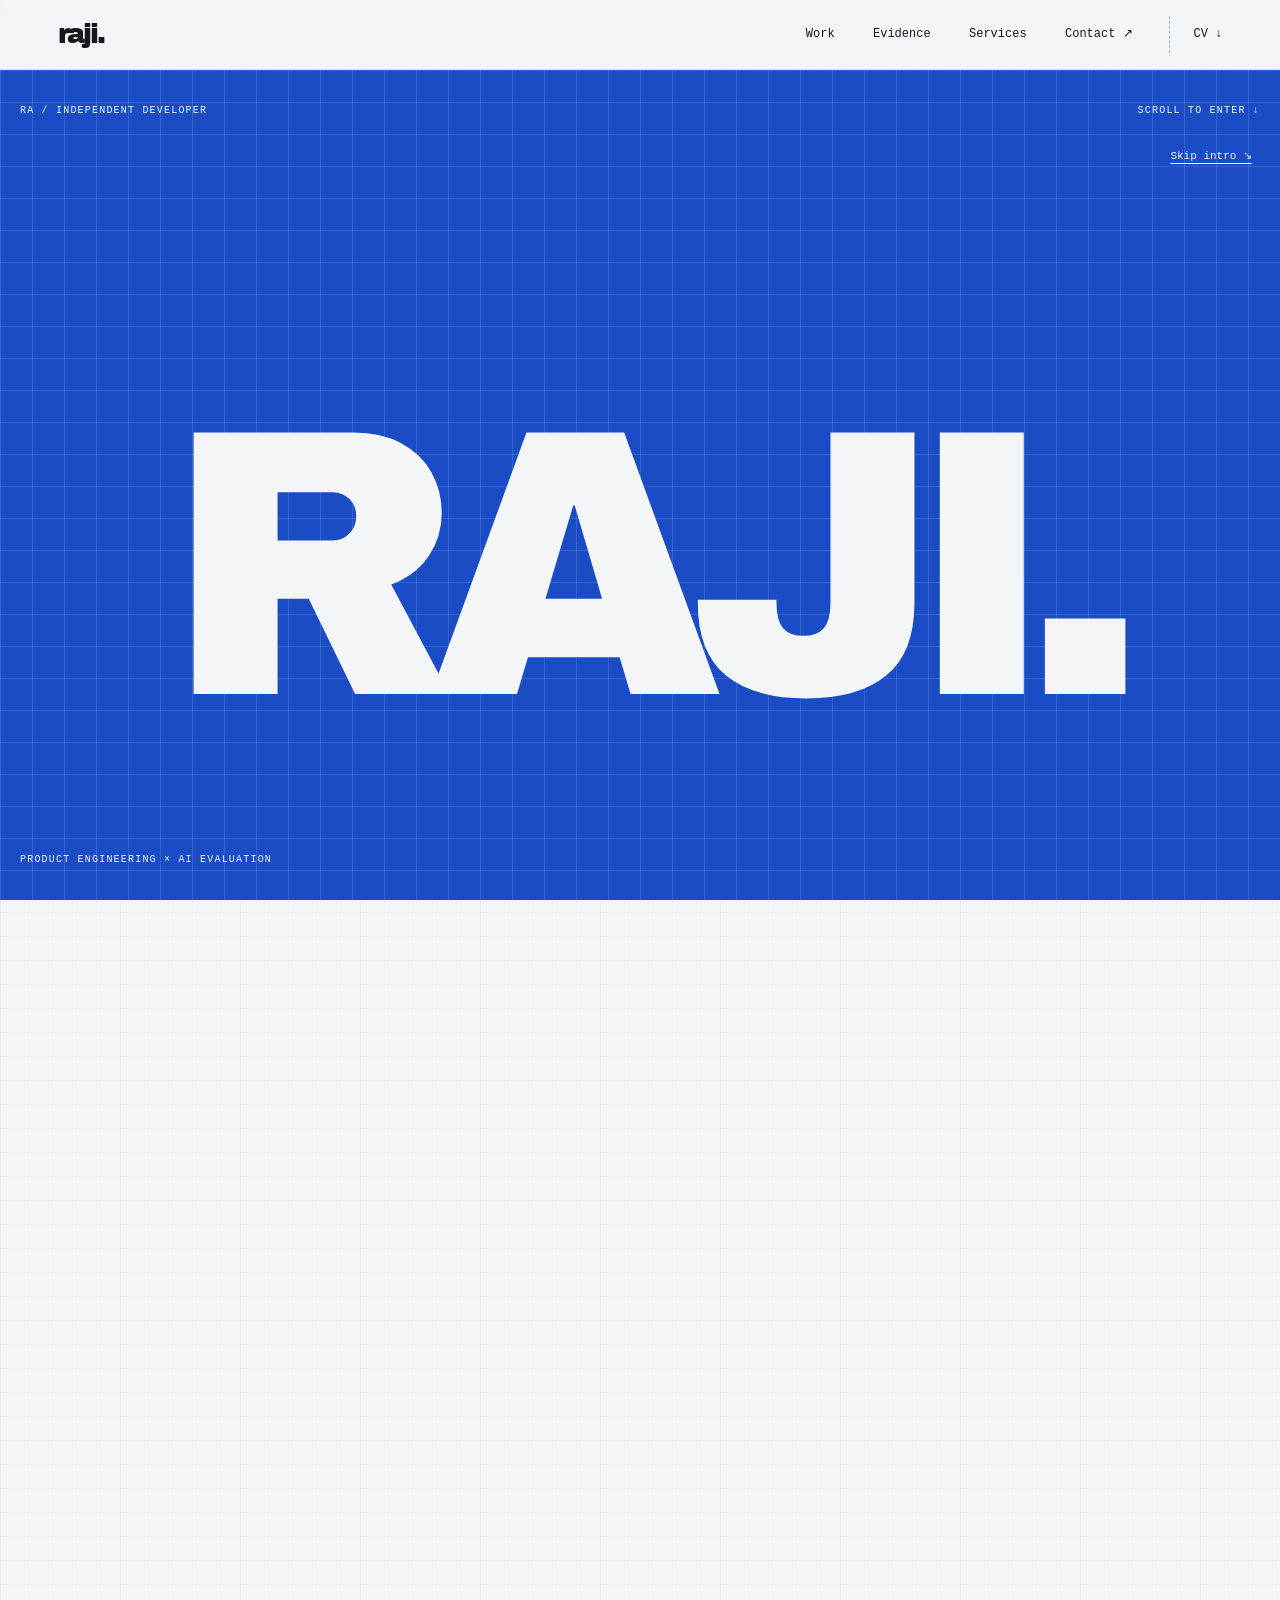
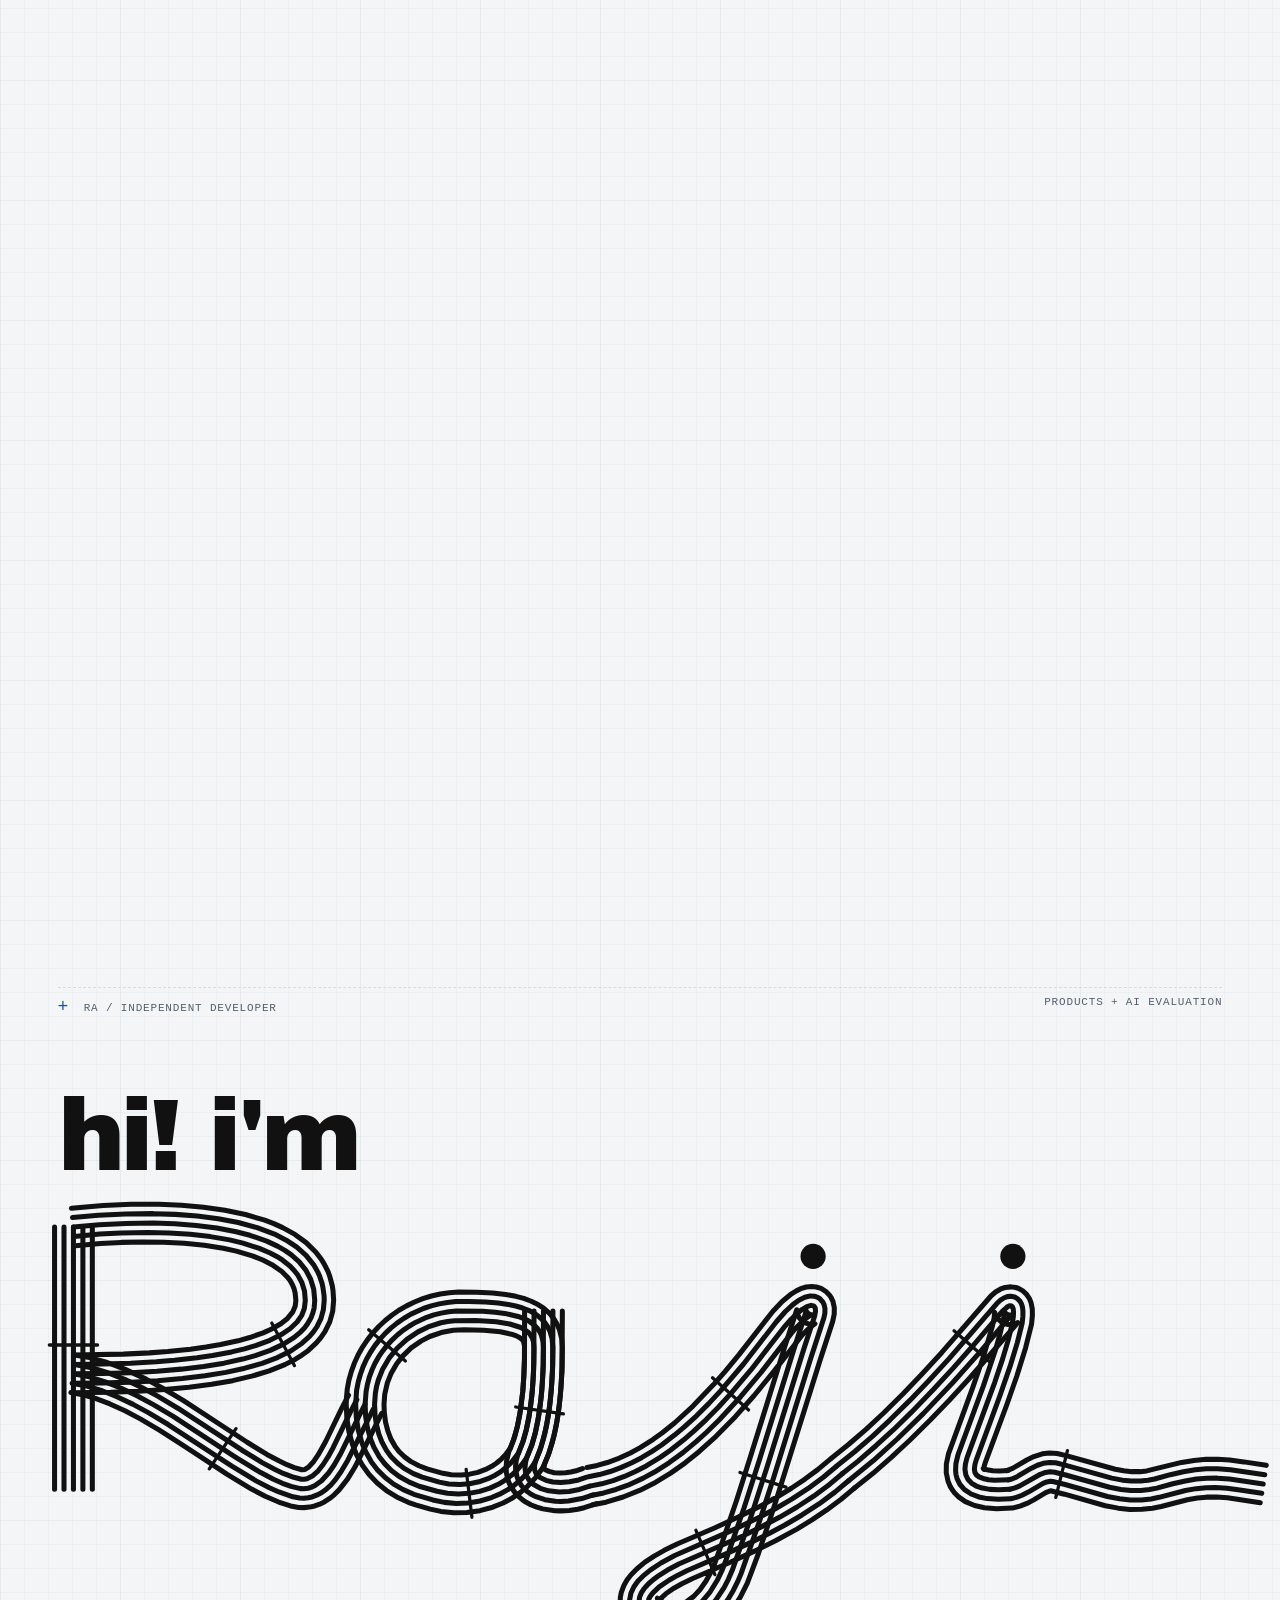
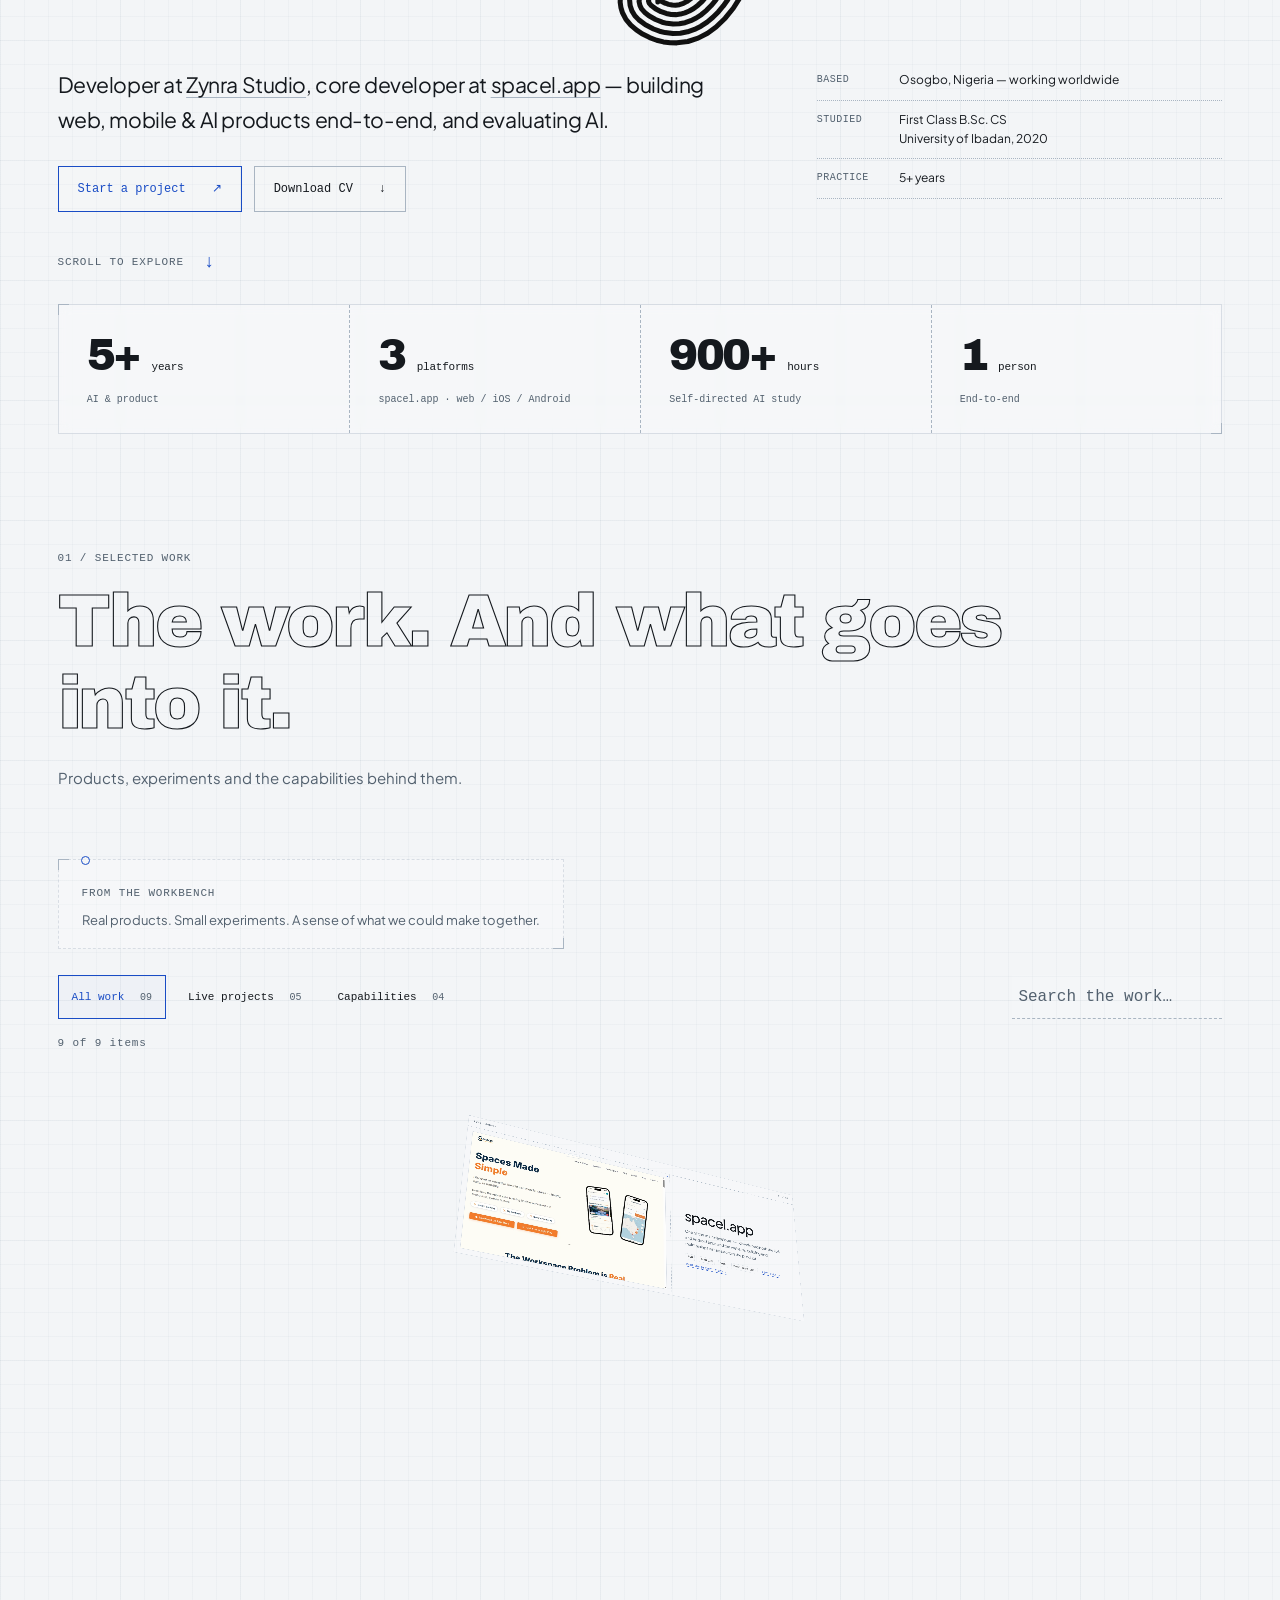
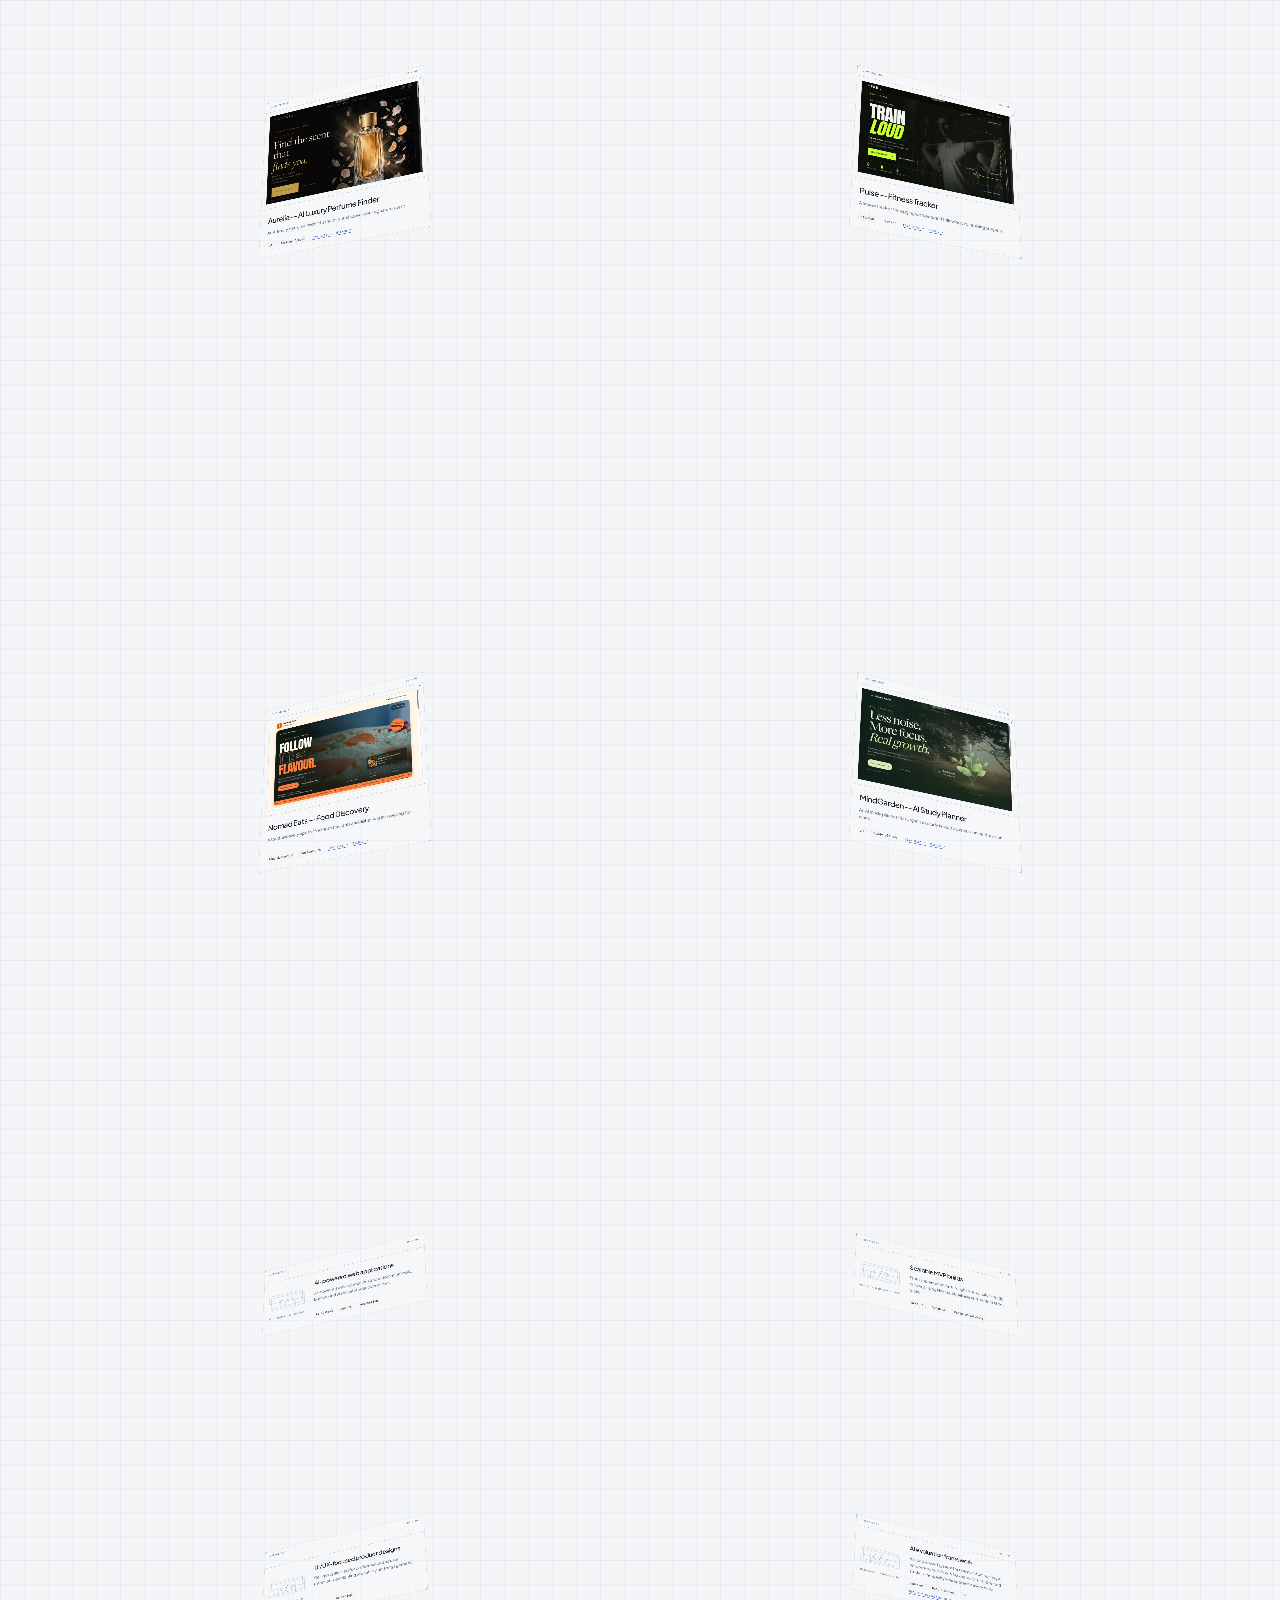
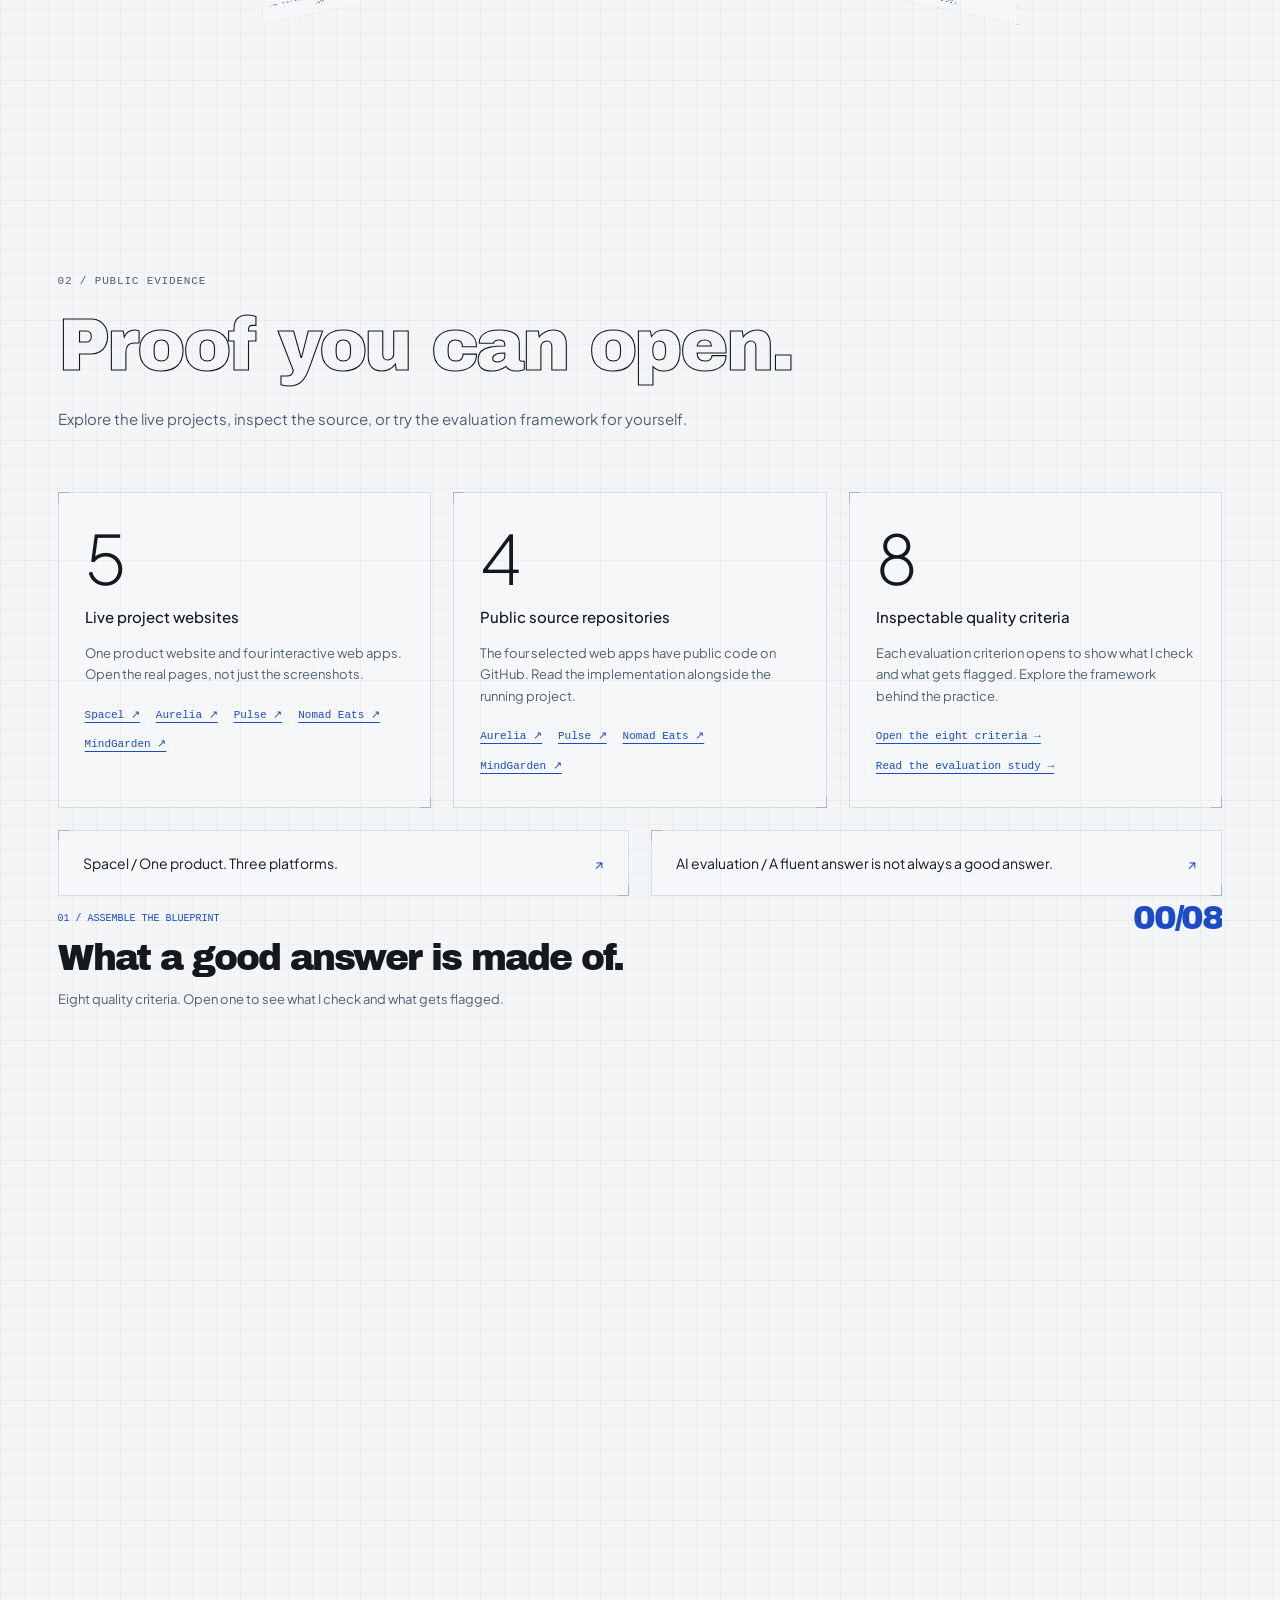
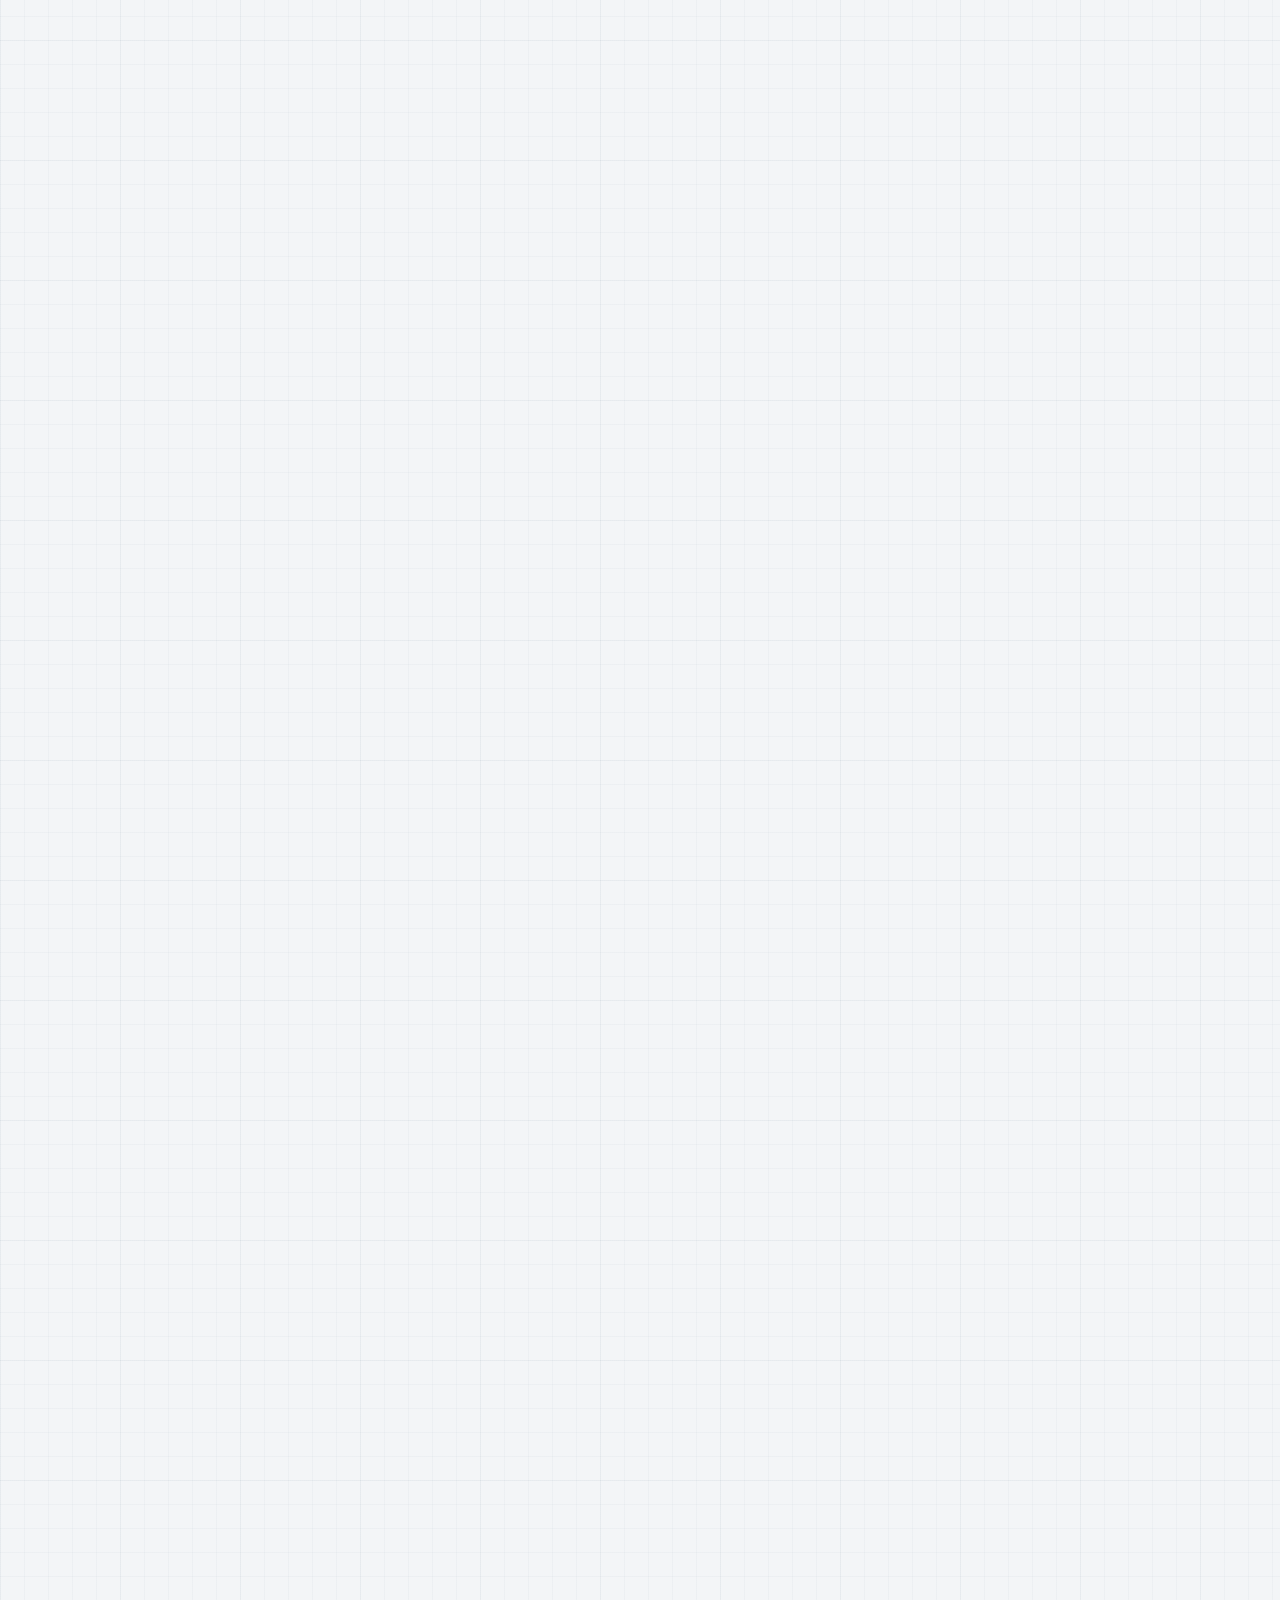
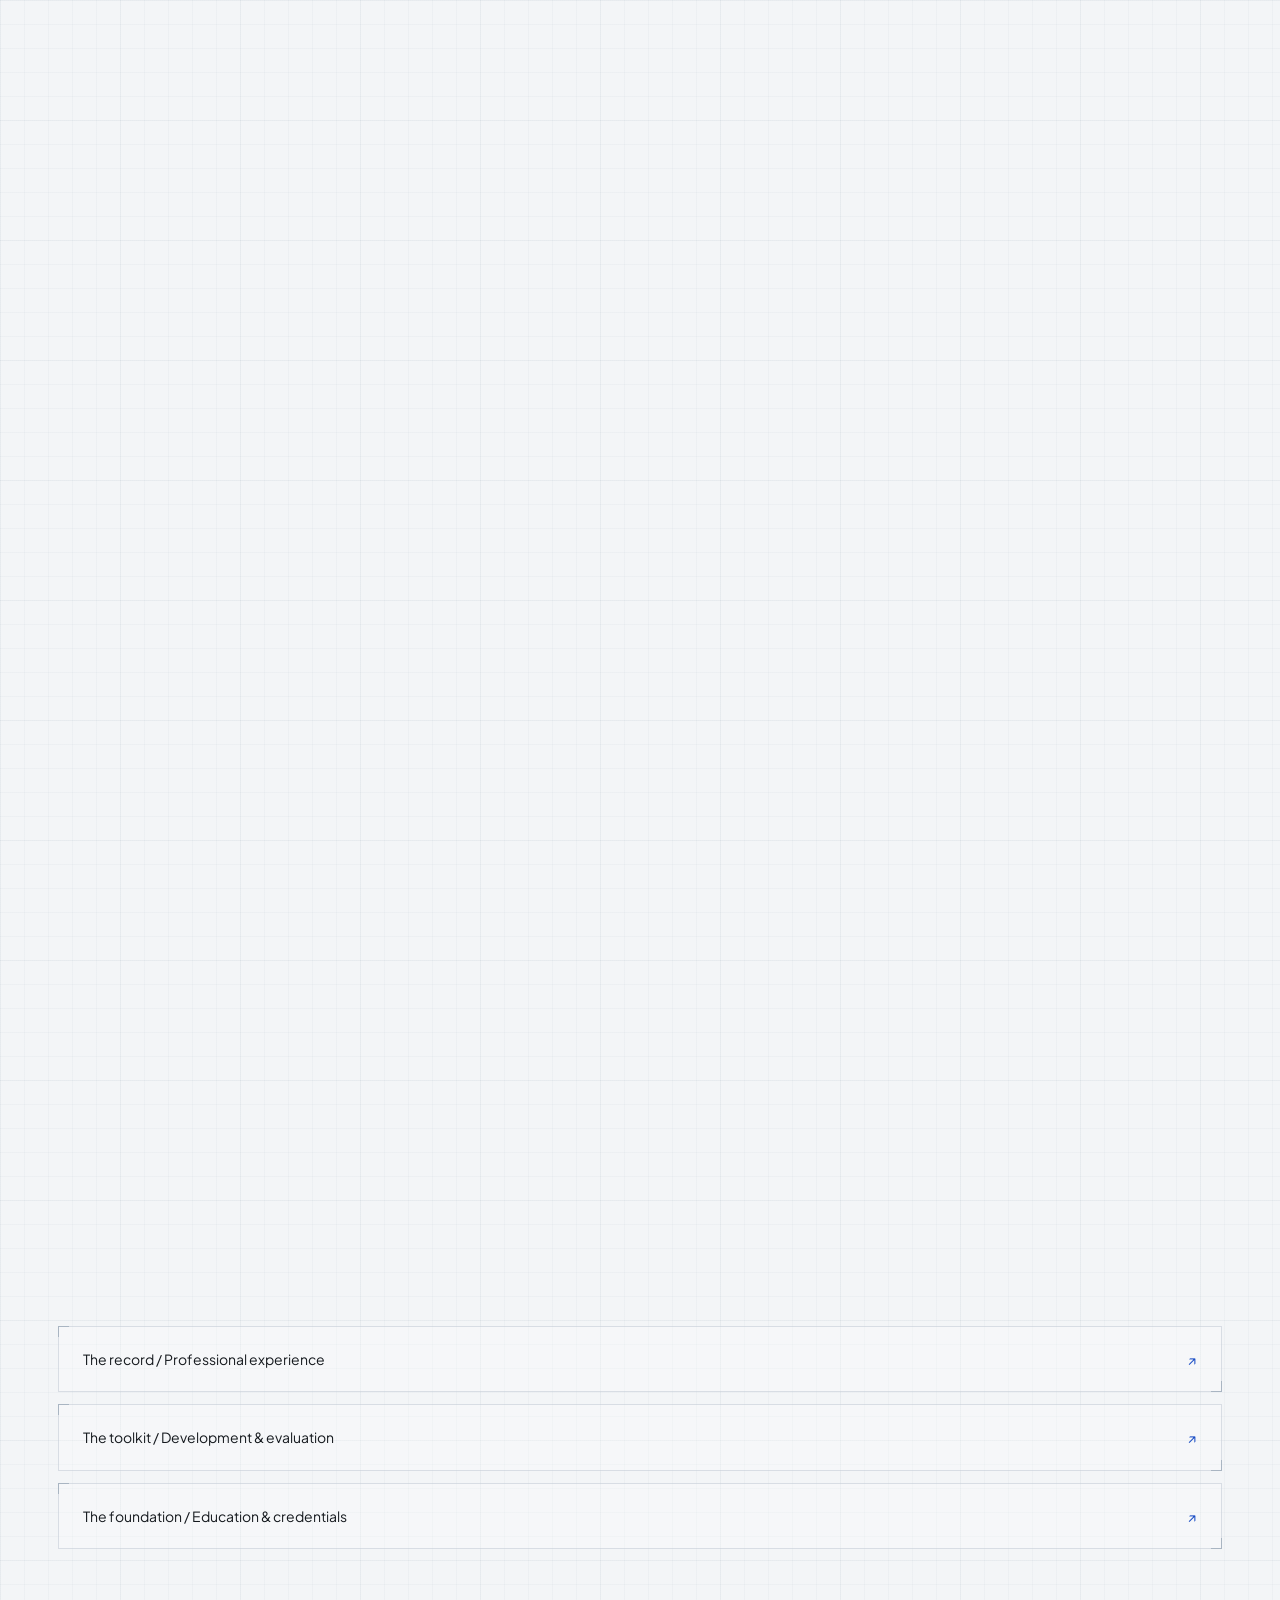
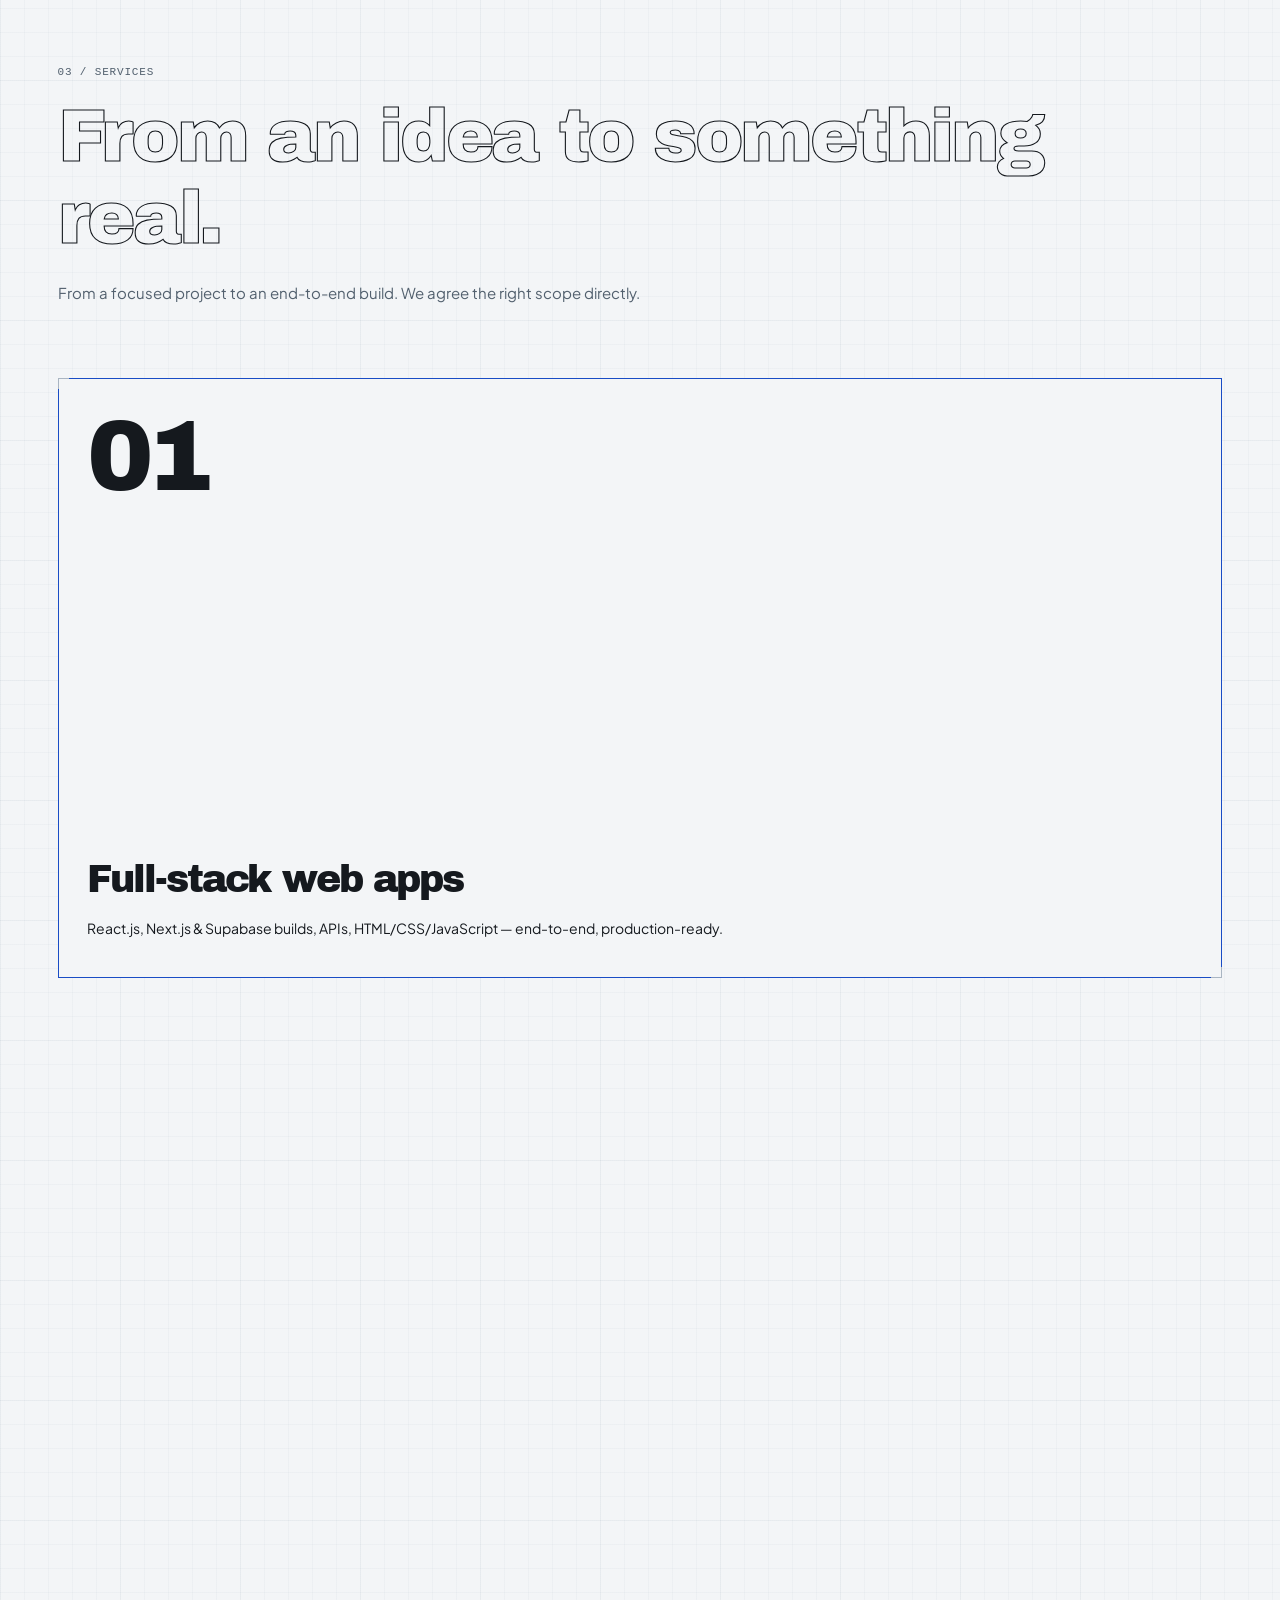
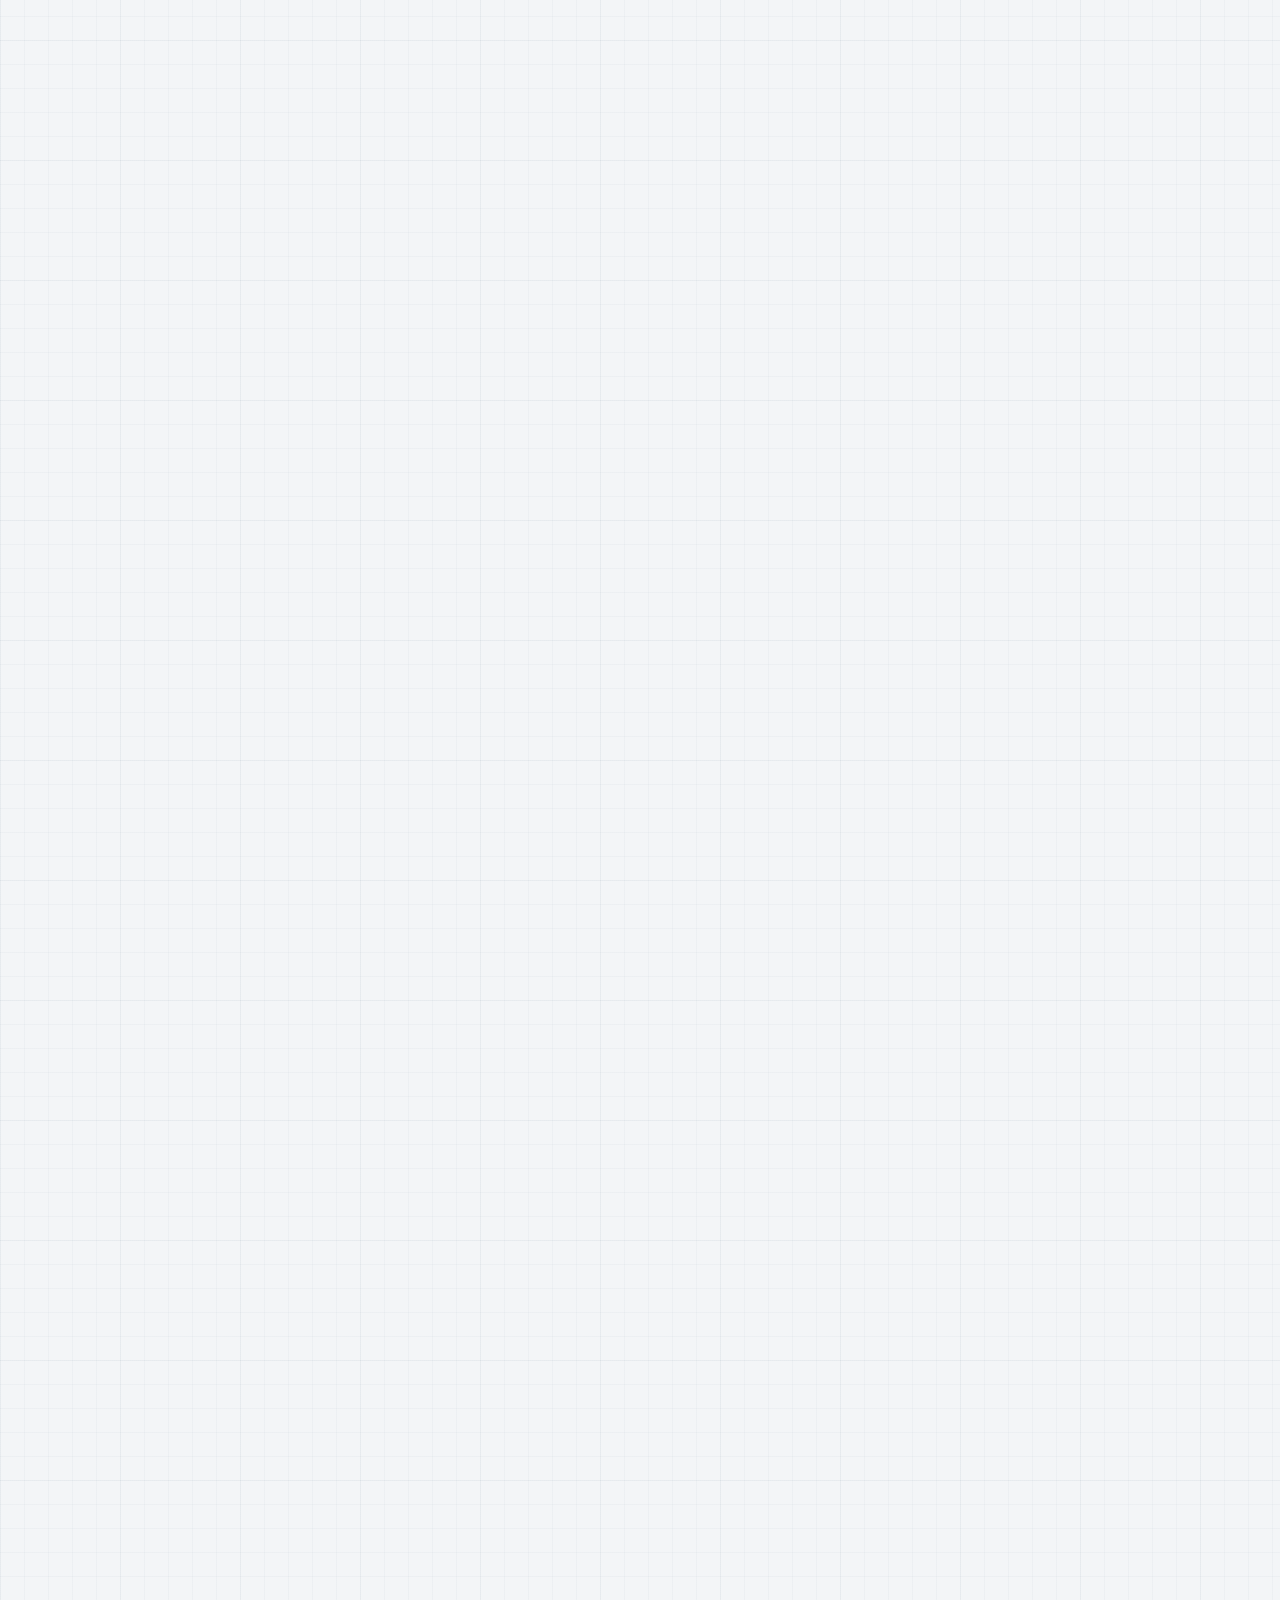
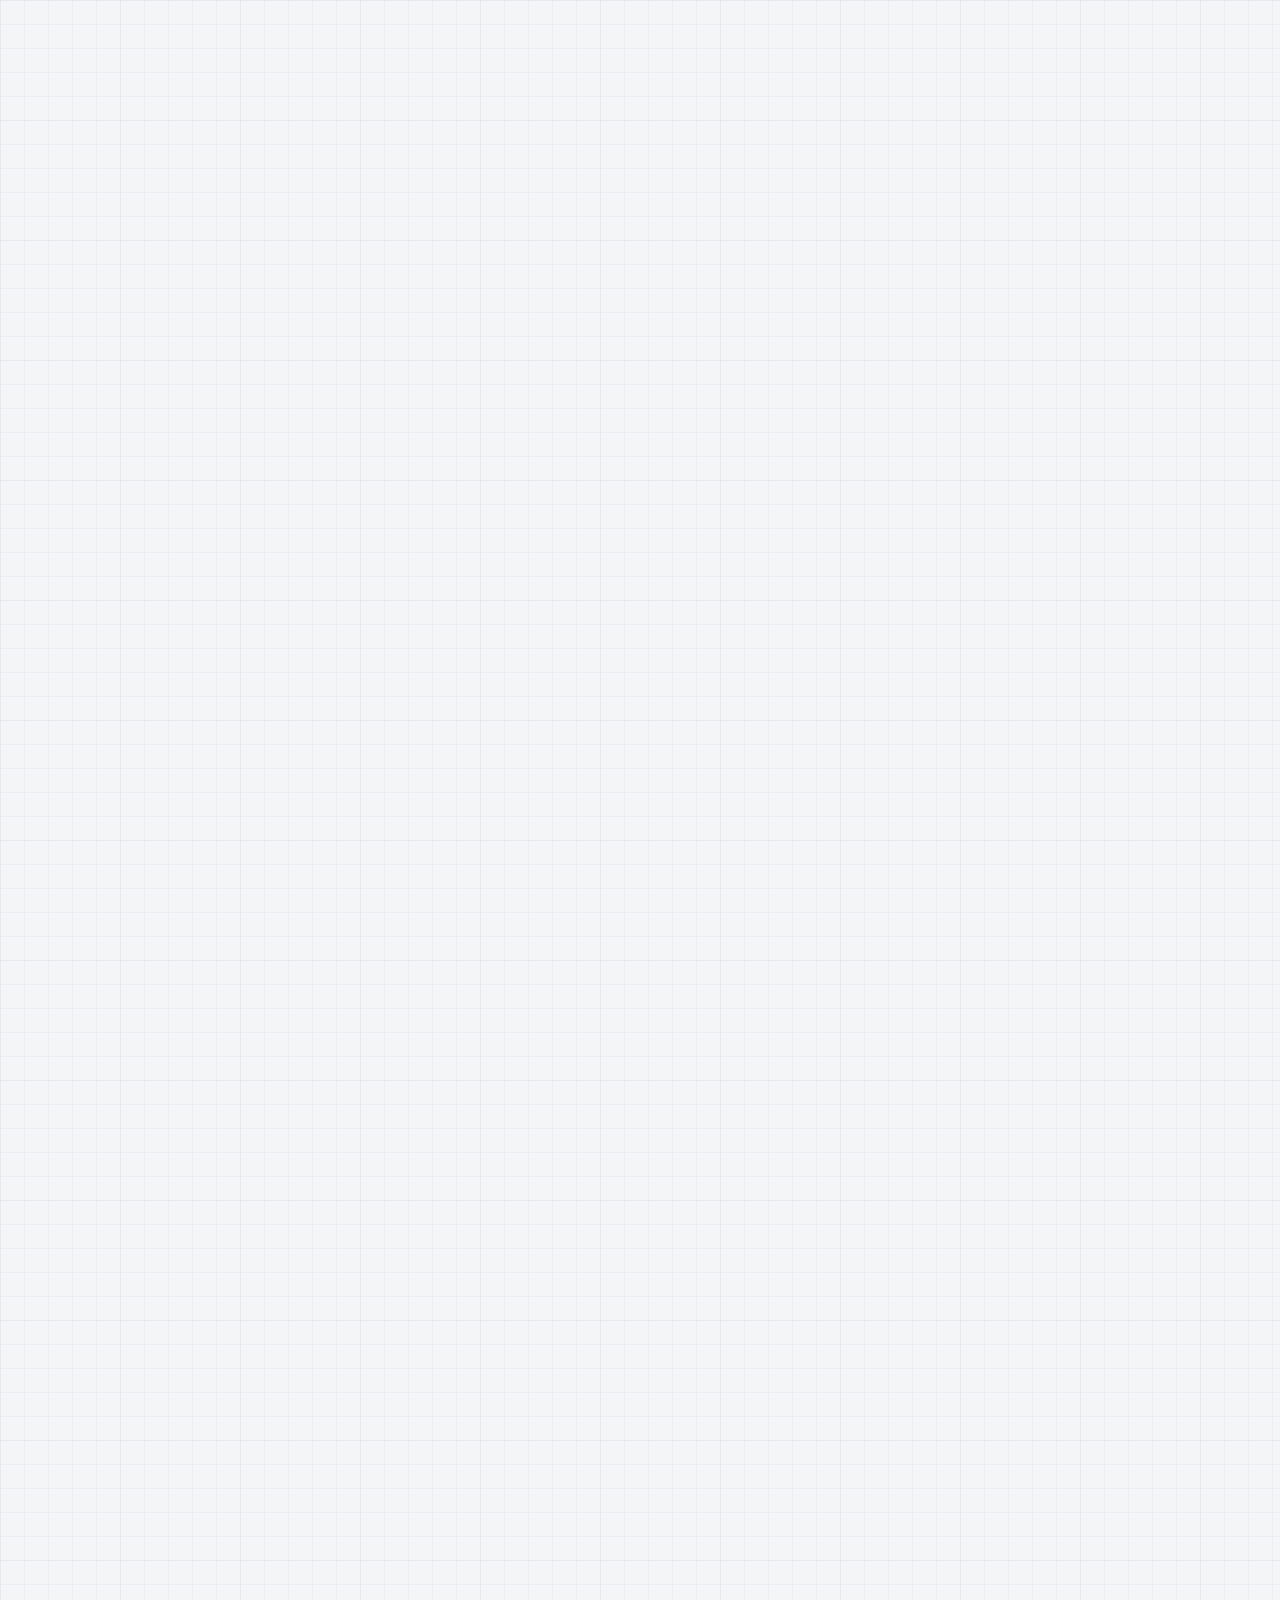
==== commit c40b3d7c: "Use still images instead of manual-play controls when autoplay is blocked Co-Authored-By: M EE <brem" ====
--- a/index.html
+++ b/index.html
@@ -1,5 +1,9 @@
 <!doctype html>
-<html lang="en">
+<html
+  data-bold-demo="hero-zoom stacking-cards velocity-marquee"
+  data-next-demo="work-depth answer-assembly answer-checklist"
+  lang="en"
+>
   <head>
     <meta charset="utf-8" />
     <meta content="width=device-width, initial-scale=1" name="viewport" />
@@ -733,16 +737,6 @@
                   ></video>
                 </span>
               </a>
-              <button
-                aria-controls="preview-aurelia"
-                aria-label="Play Aurelia hero preview"
-                class="project-preview-play js-only"
-                data-preview-name="Aurelia"
-                type="button"
-                hidden
-              >
-                Play preview
-              </button>
             </div>
             <div class="proj-body">
               <h3>
@@ -812,16 +806,6 @@
                   ></video>
                 </span>
               </a>
-              <button
-                aria-controls="preview-pulse"
-                aria-label="Play Pulse hero preview"
-                class="project-preview-play js-only"
-                data-preview-name="Pulse"
-                type="button"
-                hidden
-              >
-                Play preview
-              </button>
             </div>
             <div class="proj-body">
               <h3>
@@ -895,16 +879,6 @@
                   ></video>
                 </span>
               </a>
-              <button
-                aria-controls="preview-nomad-eats"
-                aria-label="Play Nomad Eats hero preview"
-                class="project-preview-play js-only"
-                data-preview-name="Nomad Eats"
-                type="button"
-                hidden
-              >
-                Play preview
-              </button>
             </div>
             <div class="proj-body">
               <h3>
@@ -978,16 +952,6 @@
                   ></video>
                 </span>
               </a>
-              <button
-                aria-controls="preview-mindgarden"
-                aria-label="Play MindGarden hero preview"
-                class="project-preview-play js-only"
-                data-preview-name="MindGarden"
-                type="button"
-                hidden
-              >
-                Play preview
-              </button>
             </div>
             <div class="proj-body">
               <h3>
--- a/assets/site.css
+++ b/assets/site.css
@@ -630,25 +630,6 @@
 .project-video.poster-only {
   visibility: hidden;
 }
-.project-preview-play {
-  position: absolute;
-  right: 29px;
-  bottom: 29px;
-  z-index: 1;
-  min-height: 44px;
-  padding: 10px 14px;
-  border: 1px solid #ffffff90;
-  background: #111820ed;
-  color: white;
-  font: 11px/1.5 var(--mono);
-}
-.project-preview-play:hover {
-  background: #194cc5;
-}
-.project-preview-play:focus-visible {
-  outline: 2px solid white;
-  outline-offset: 3px;
-}
 .project-shot:focus-visible {
   outline-offset: -5px;
 }
--- a/assets/next.css
+++ b/assets/next.css
@@ -147,6 +147,10 @@
   }
 }
 @media print {
+  /* Work filters must not remove projects from the full printed record. */
+  #work-grid .next-depth-cell > article[hidden] {
+    display: block !important;
+  }
   .next-answer,
   .next-answer-stage,
   .next-depth-cell {
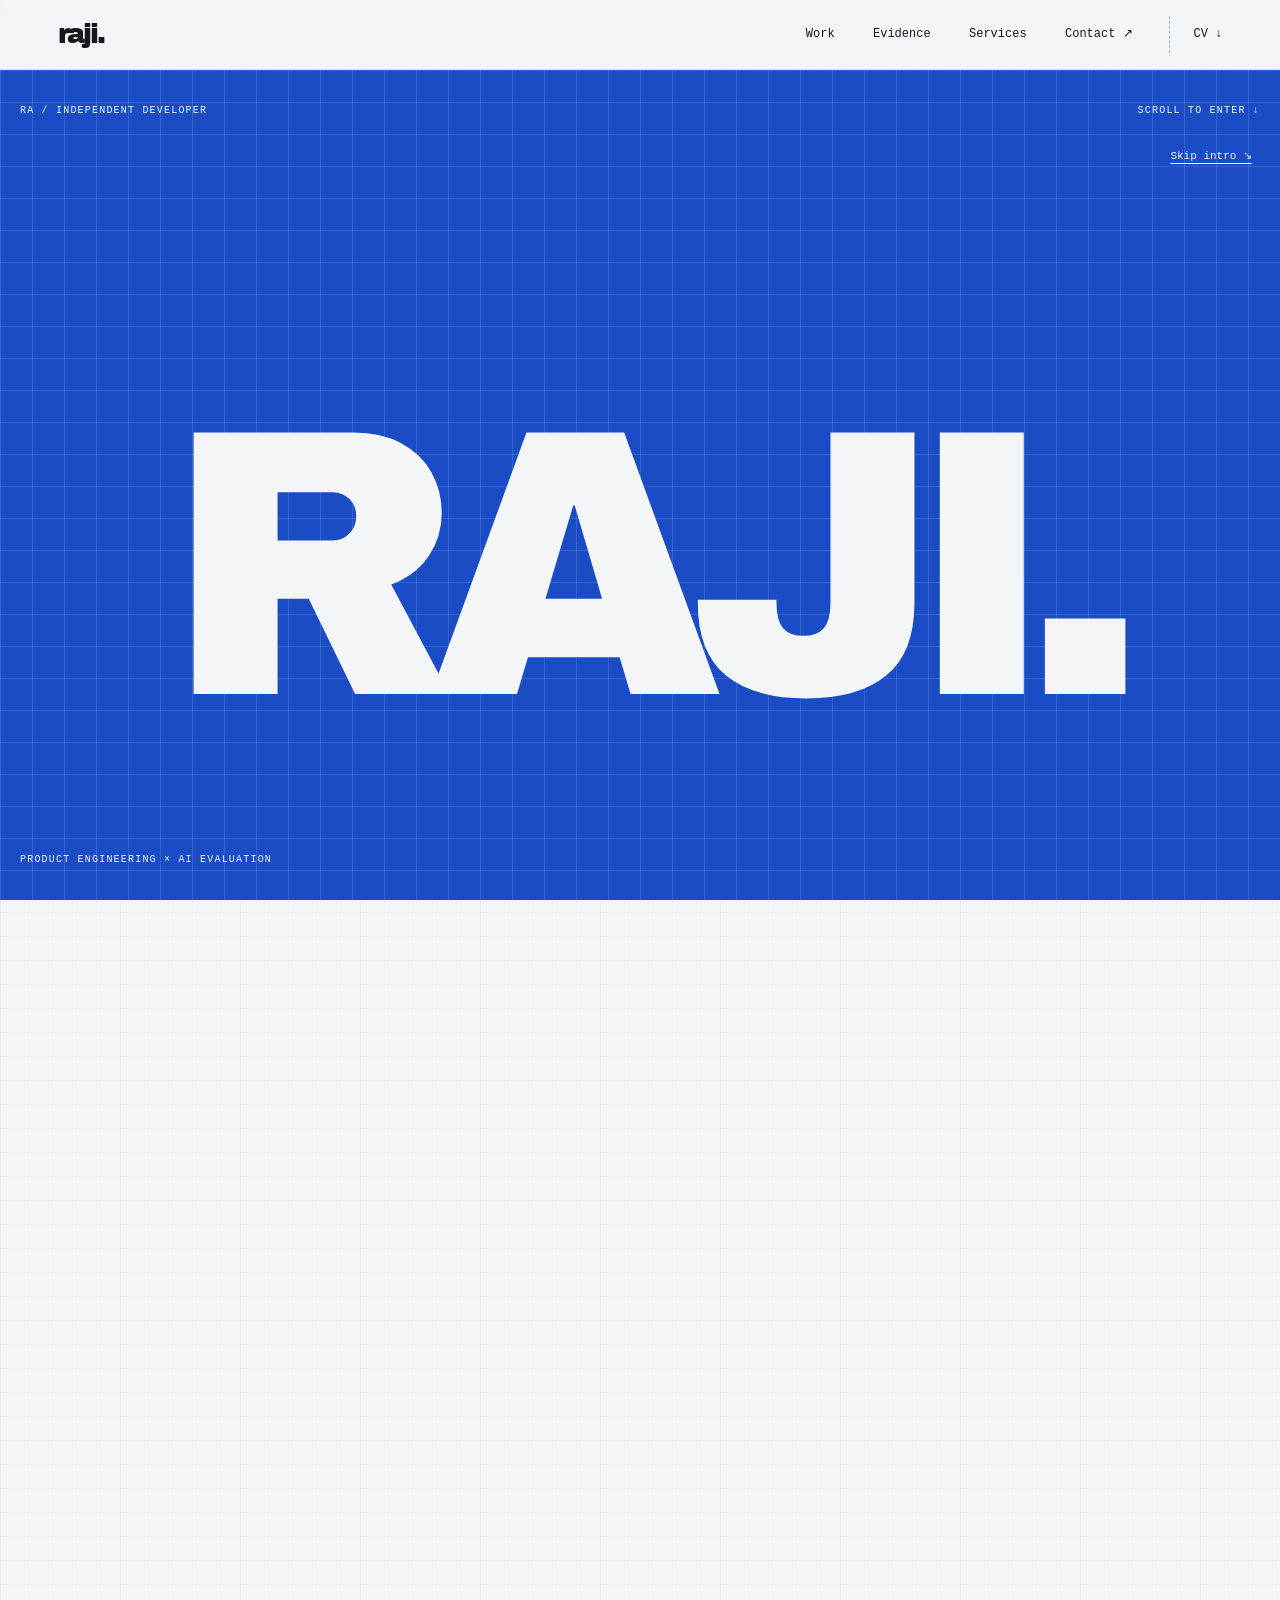
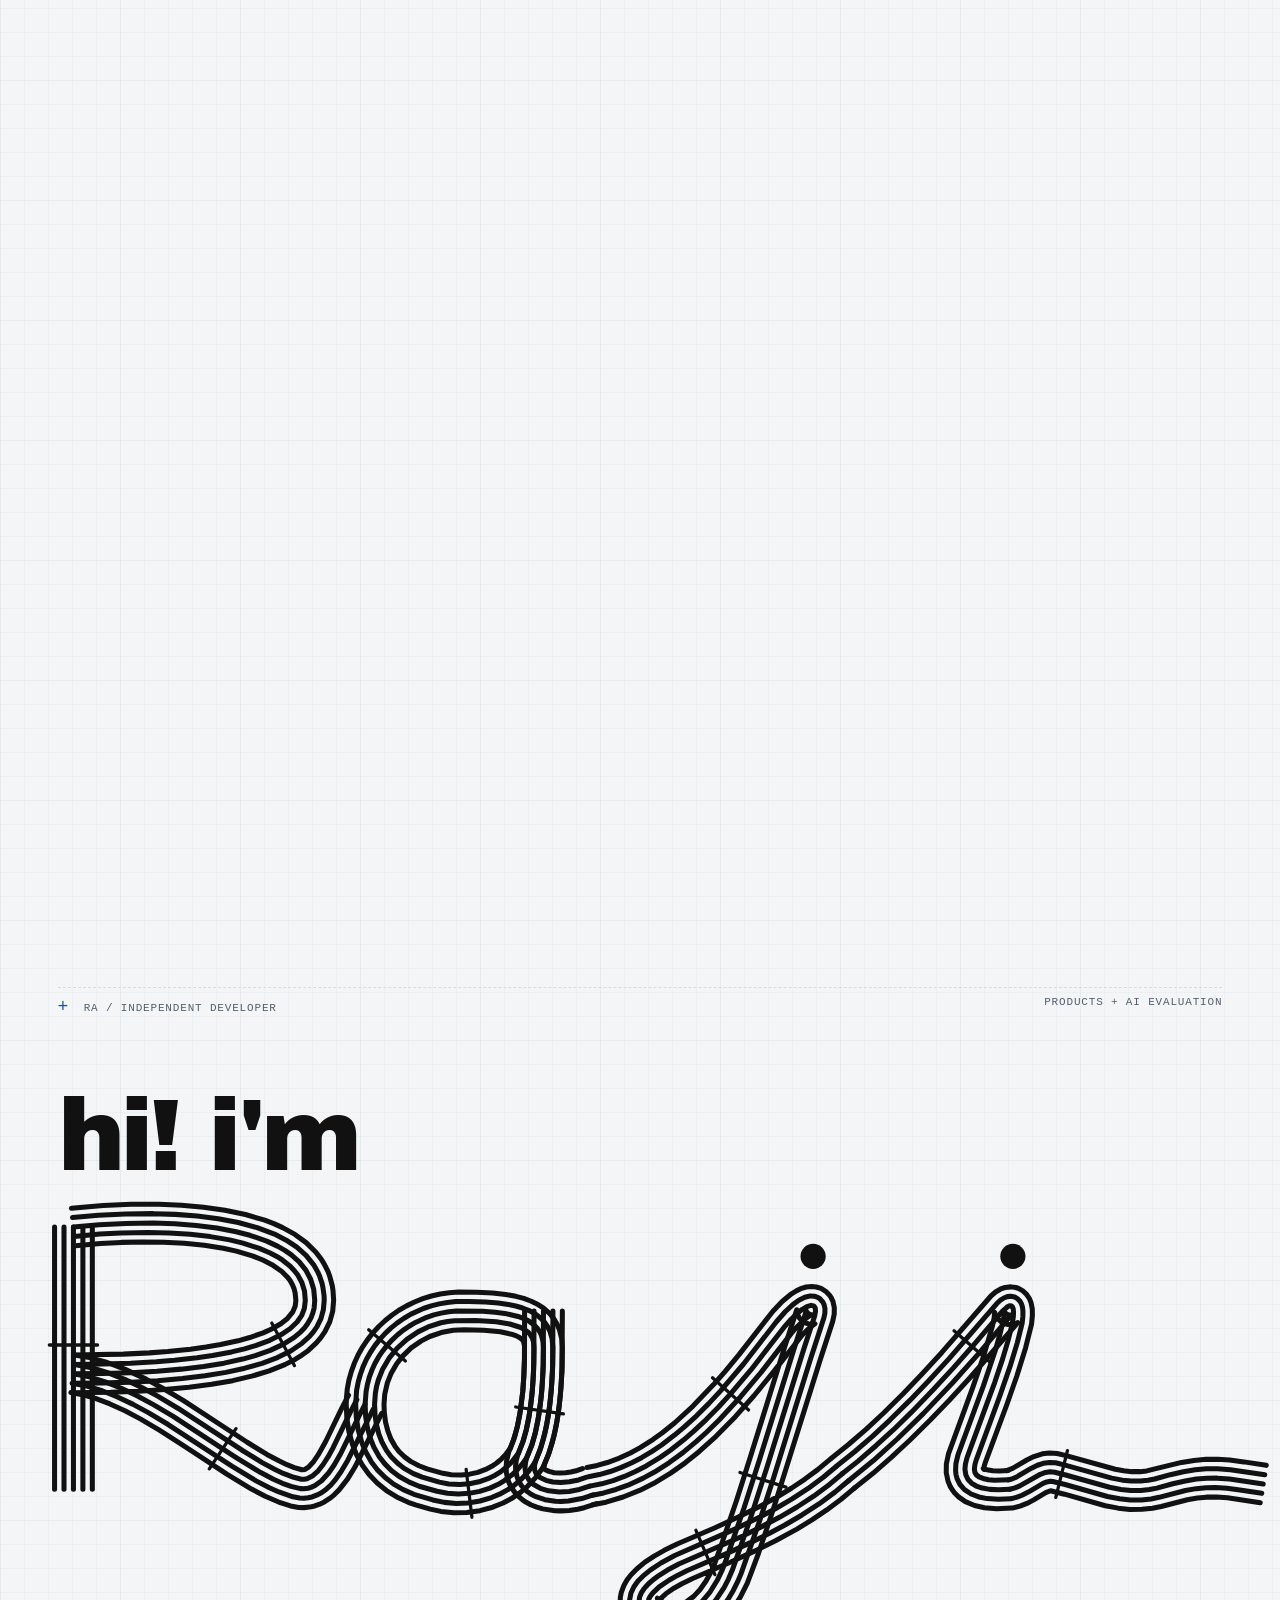
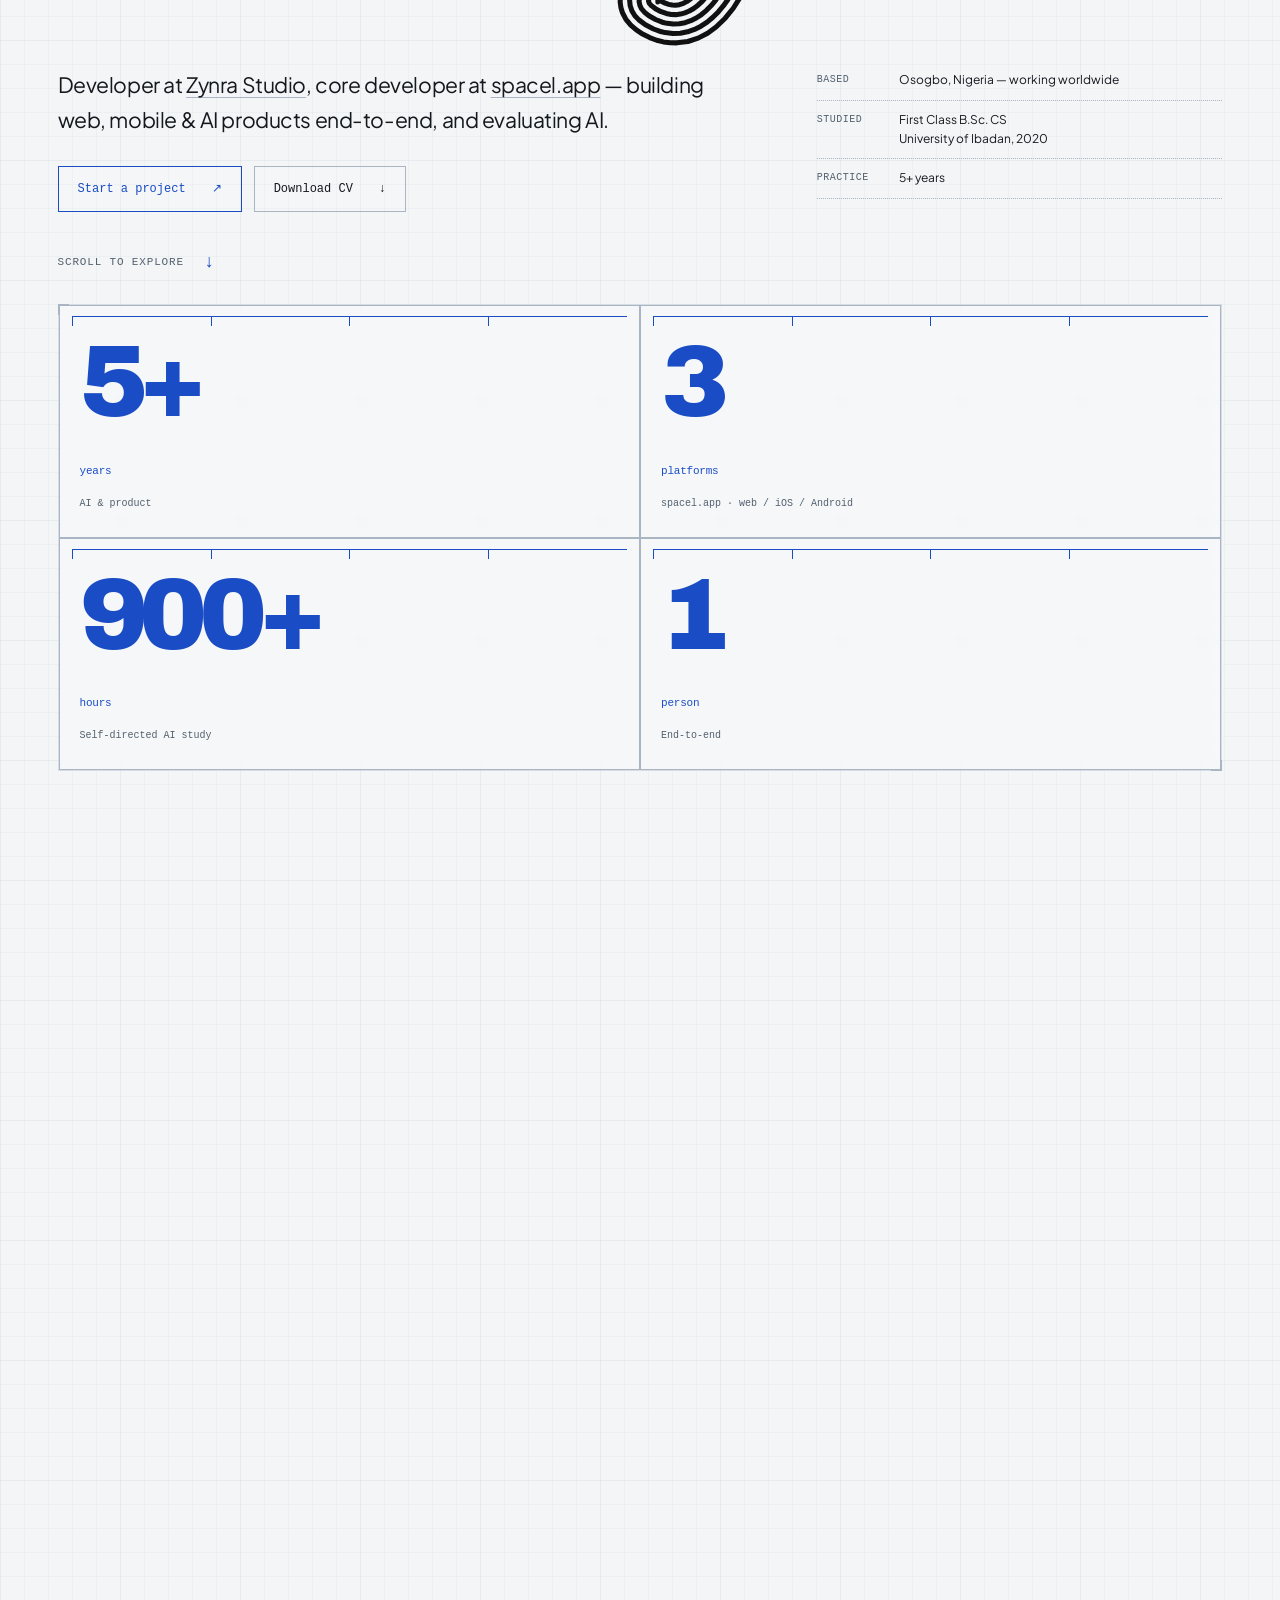
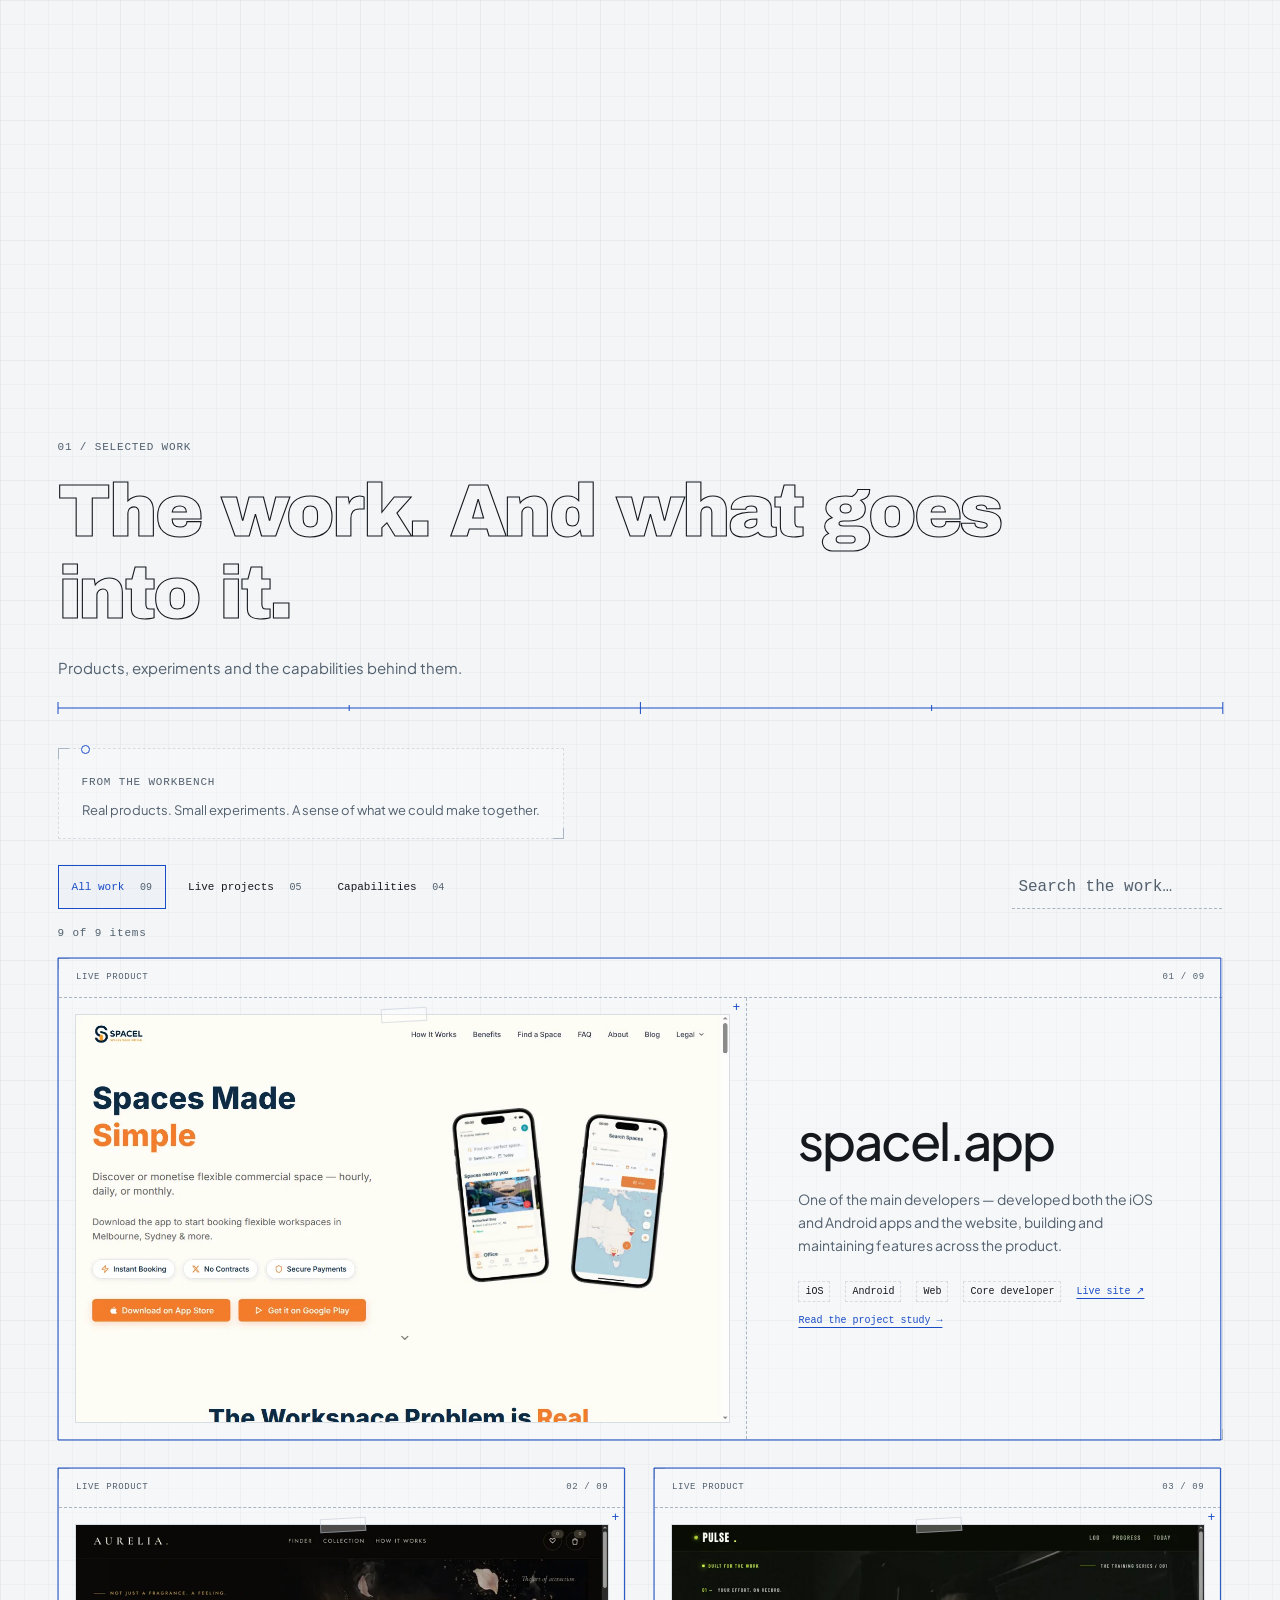
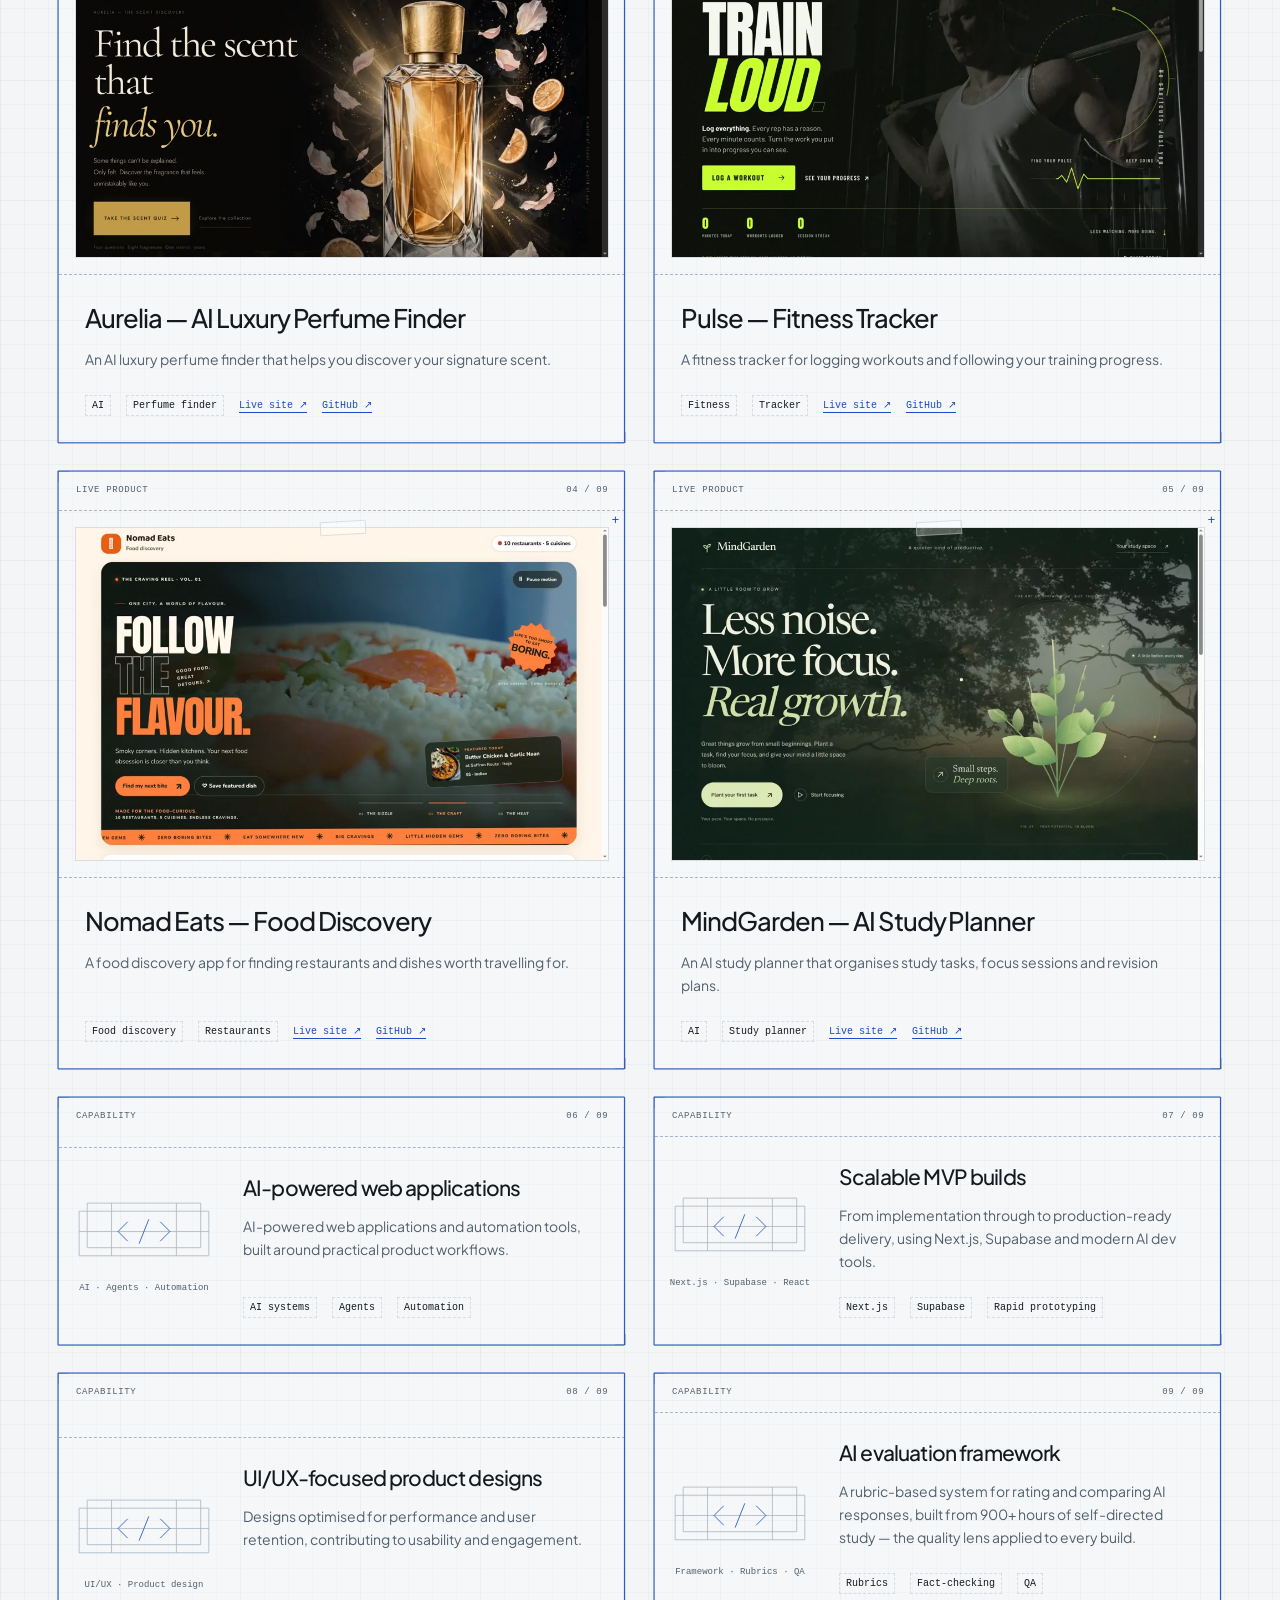
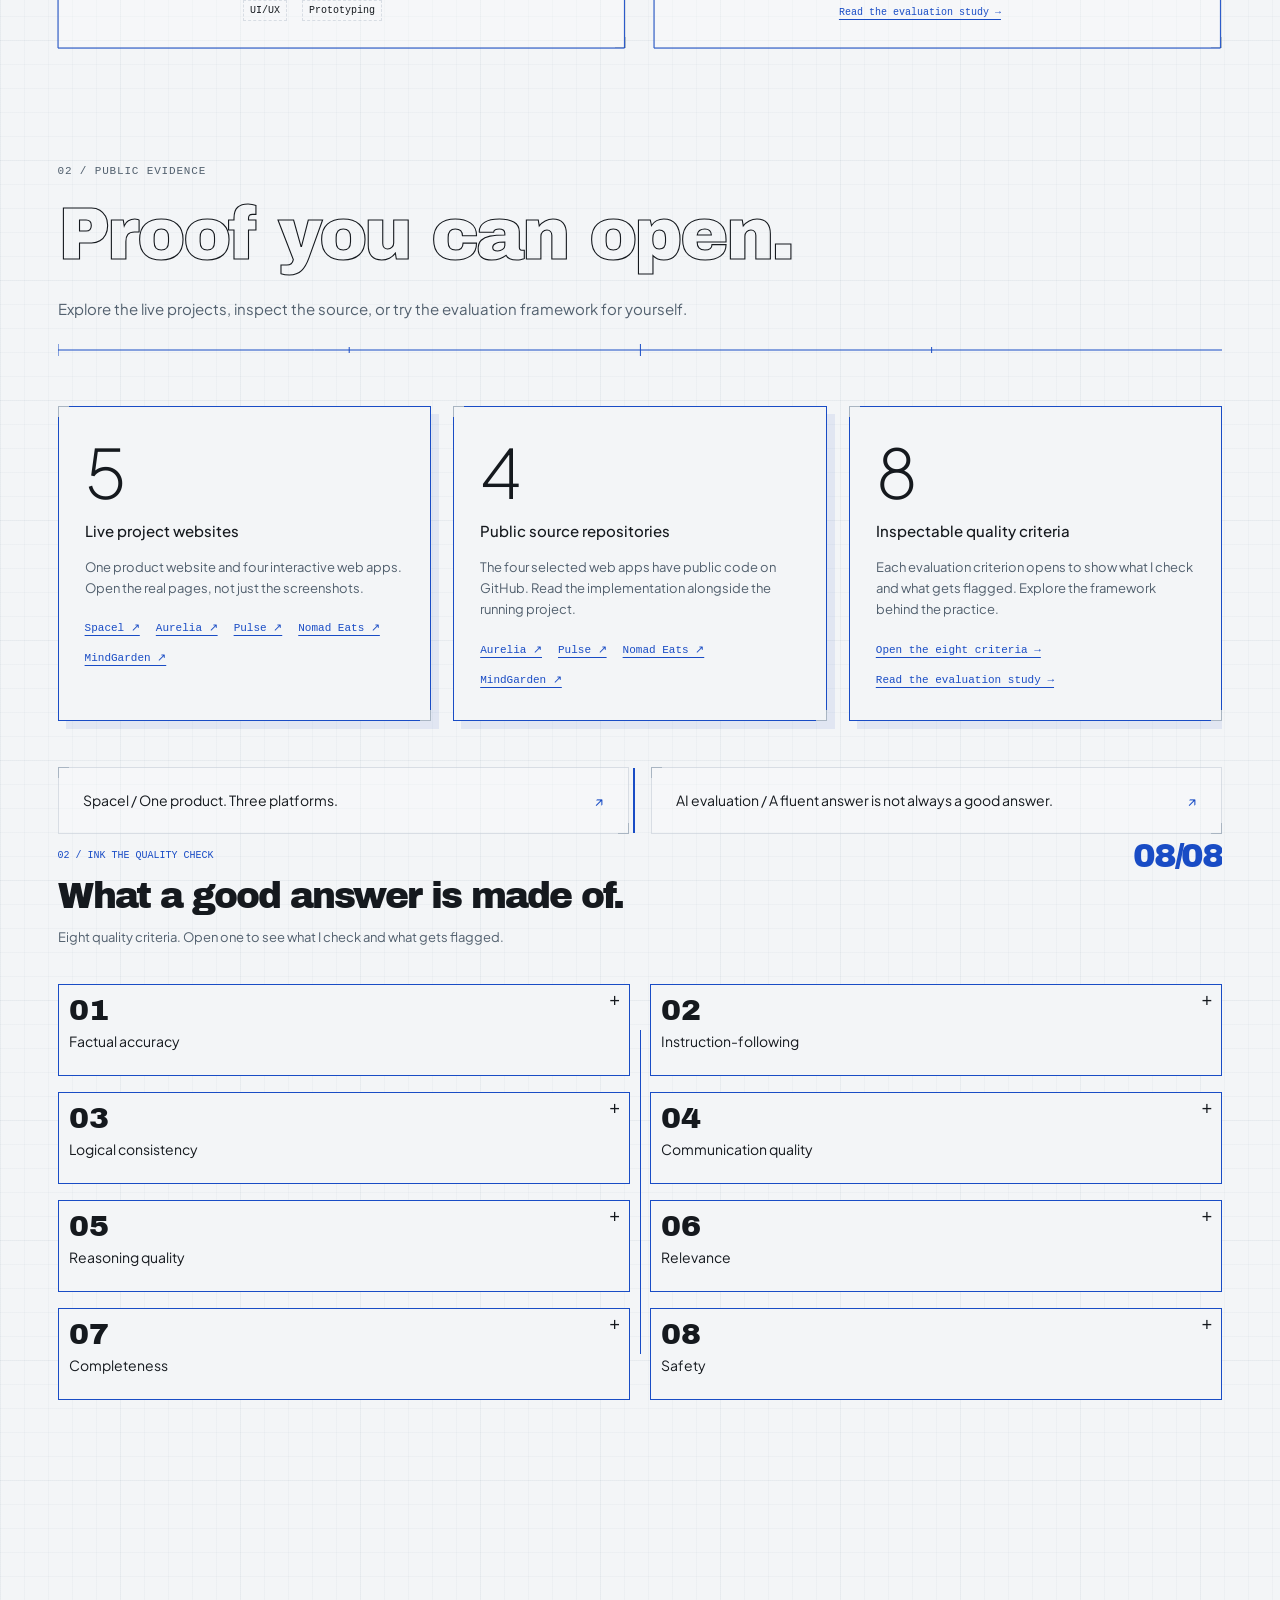
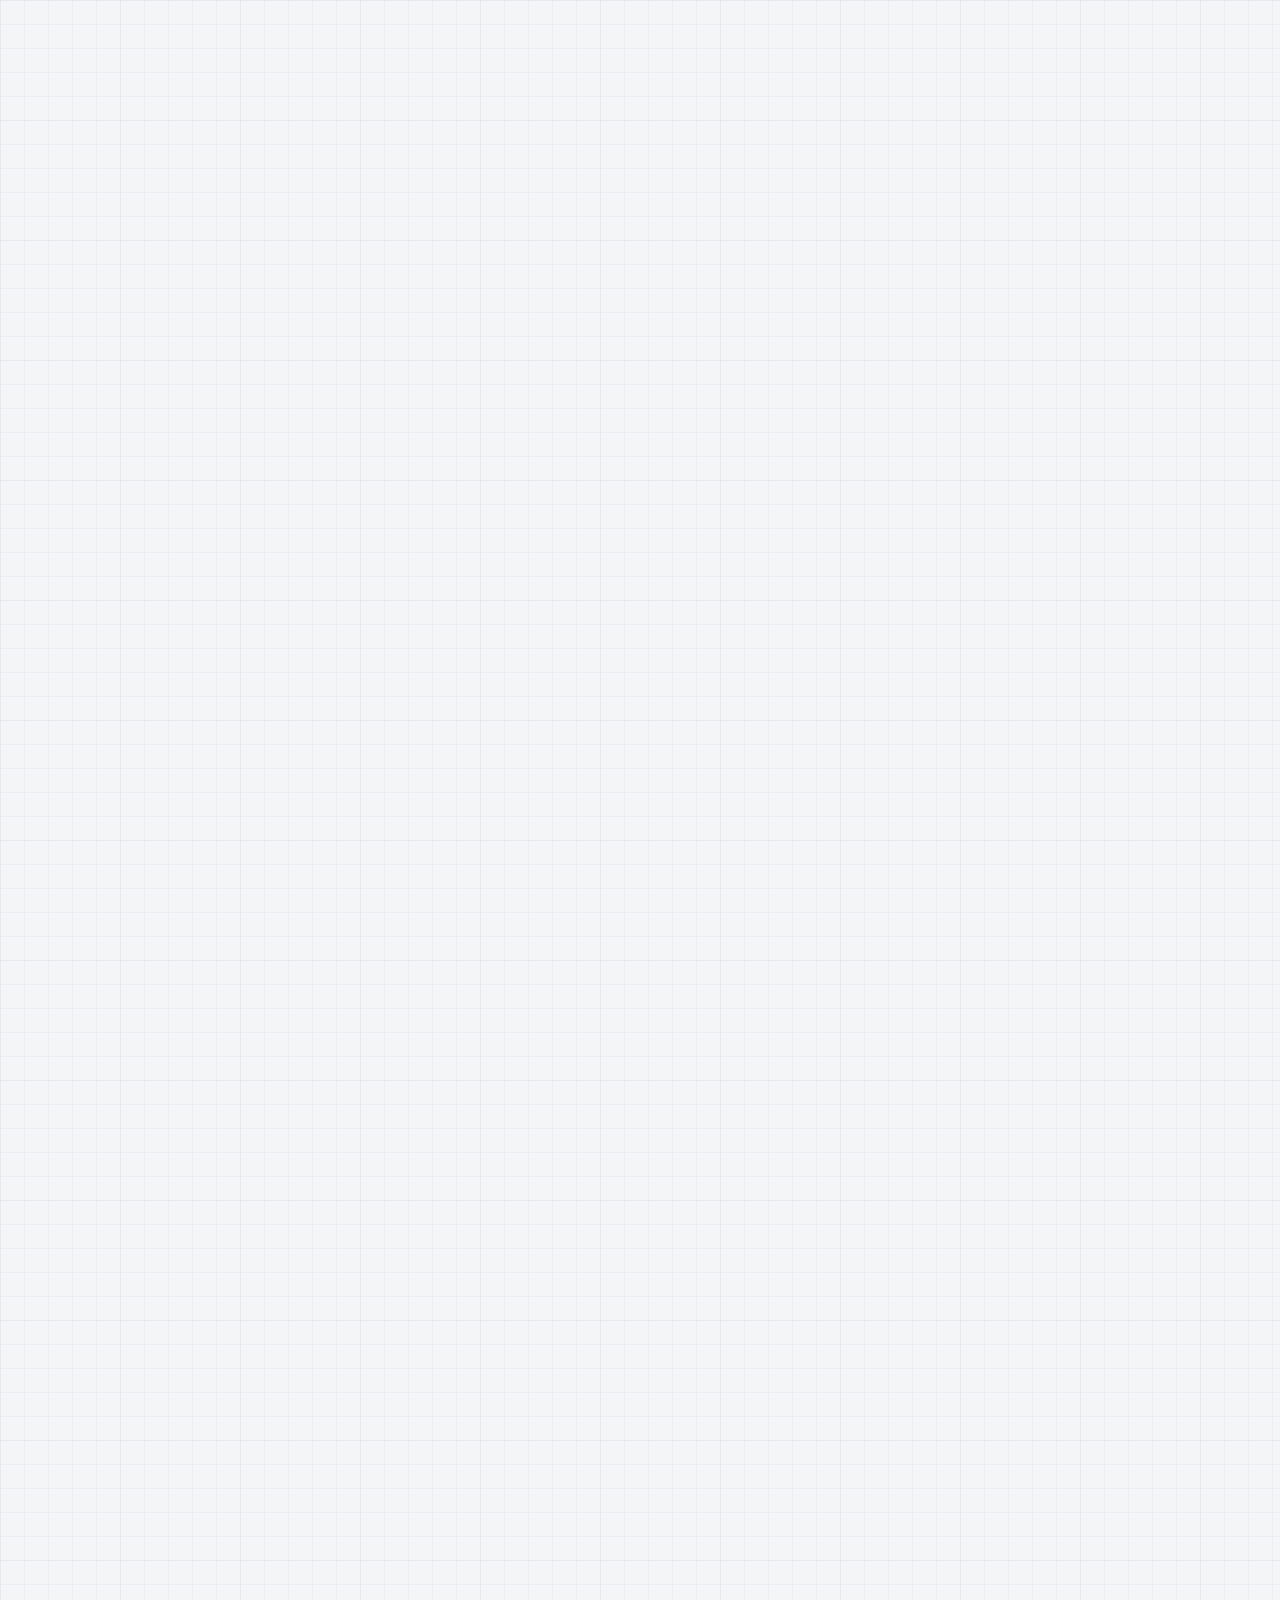
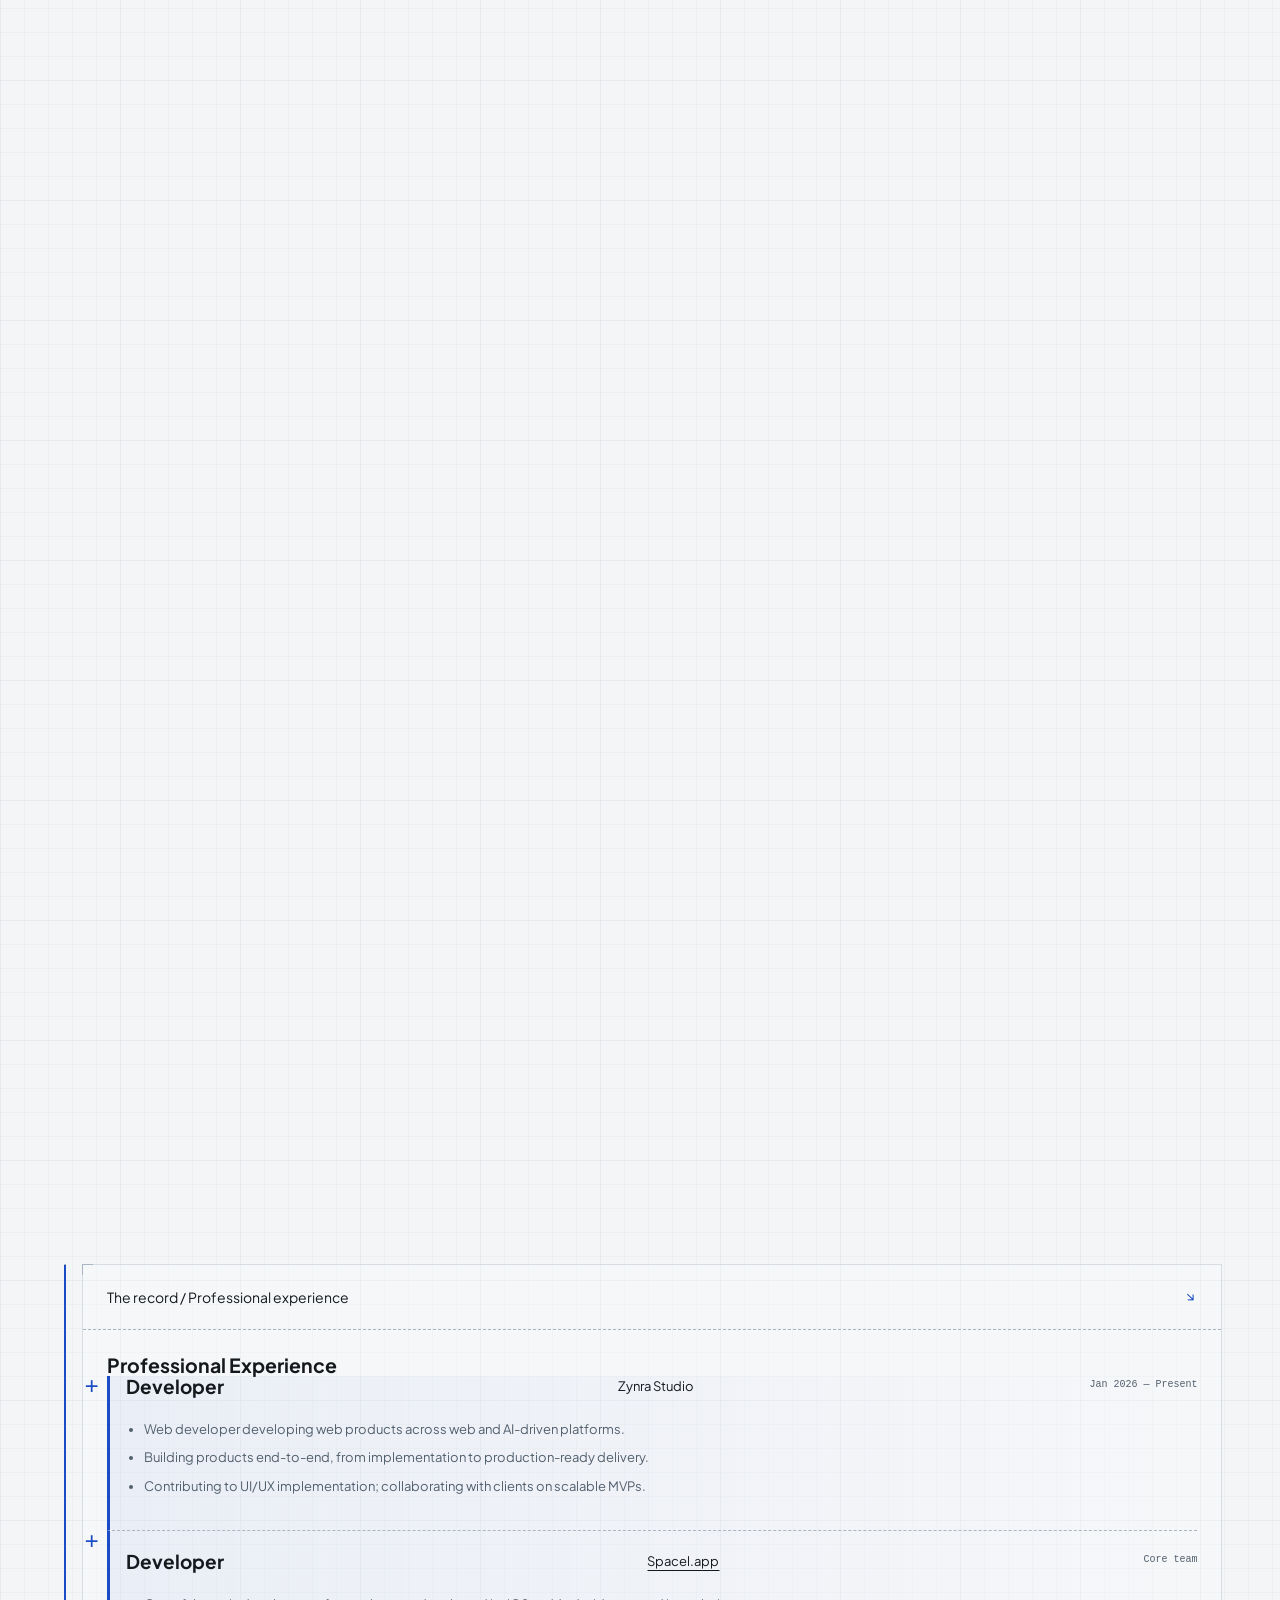
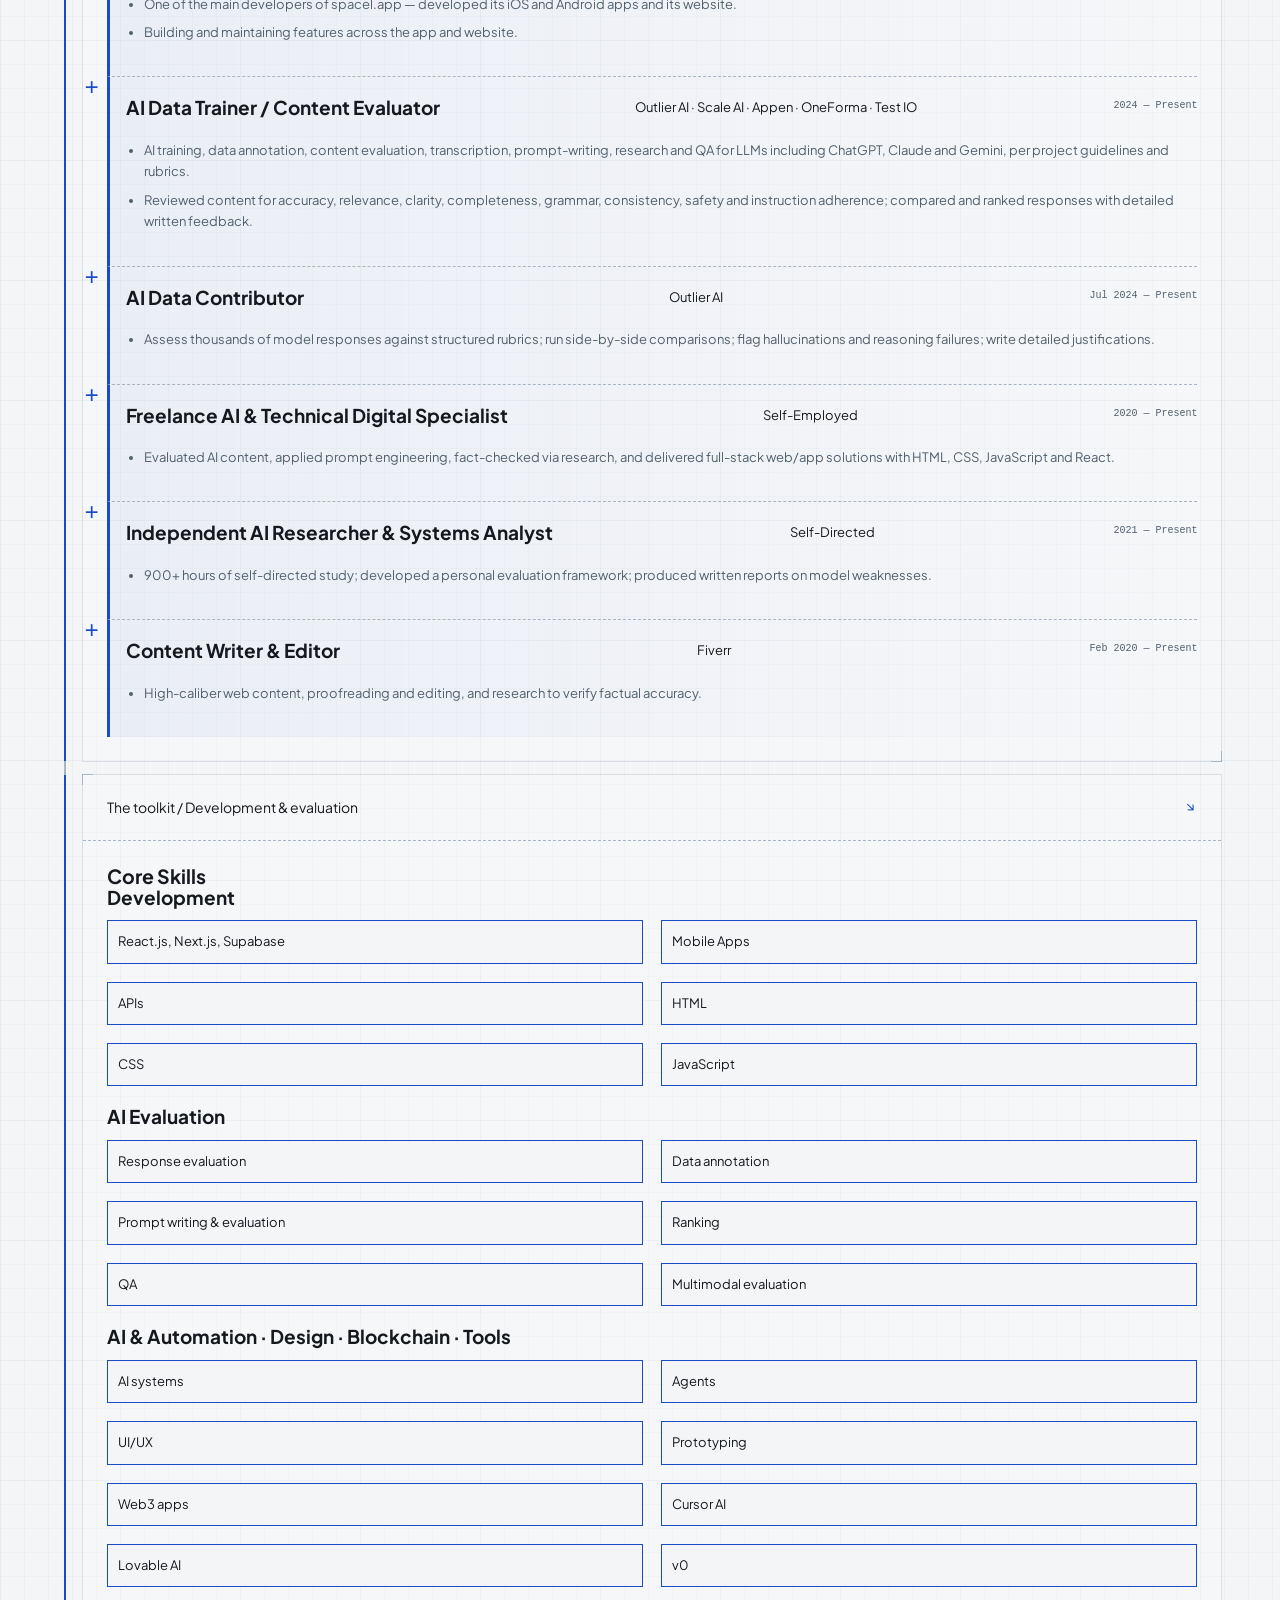
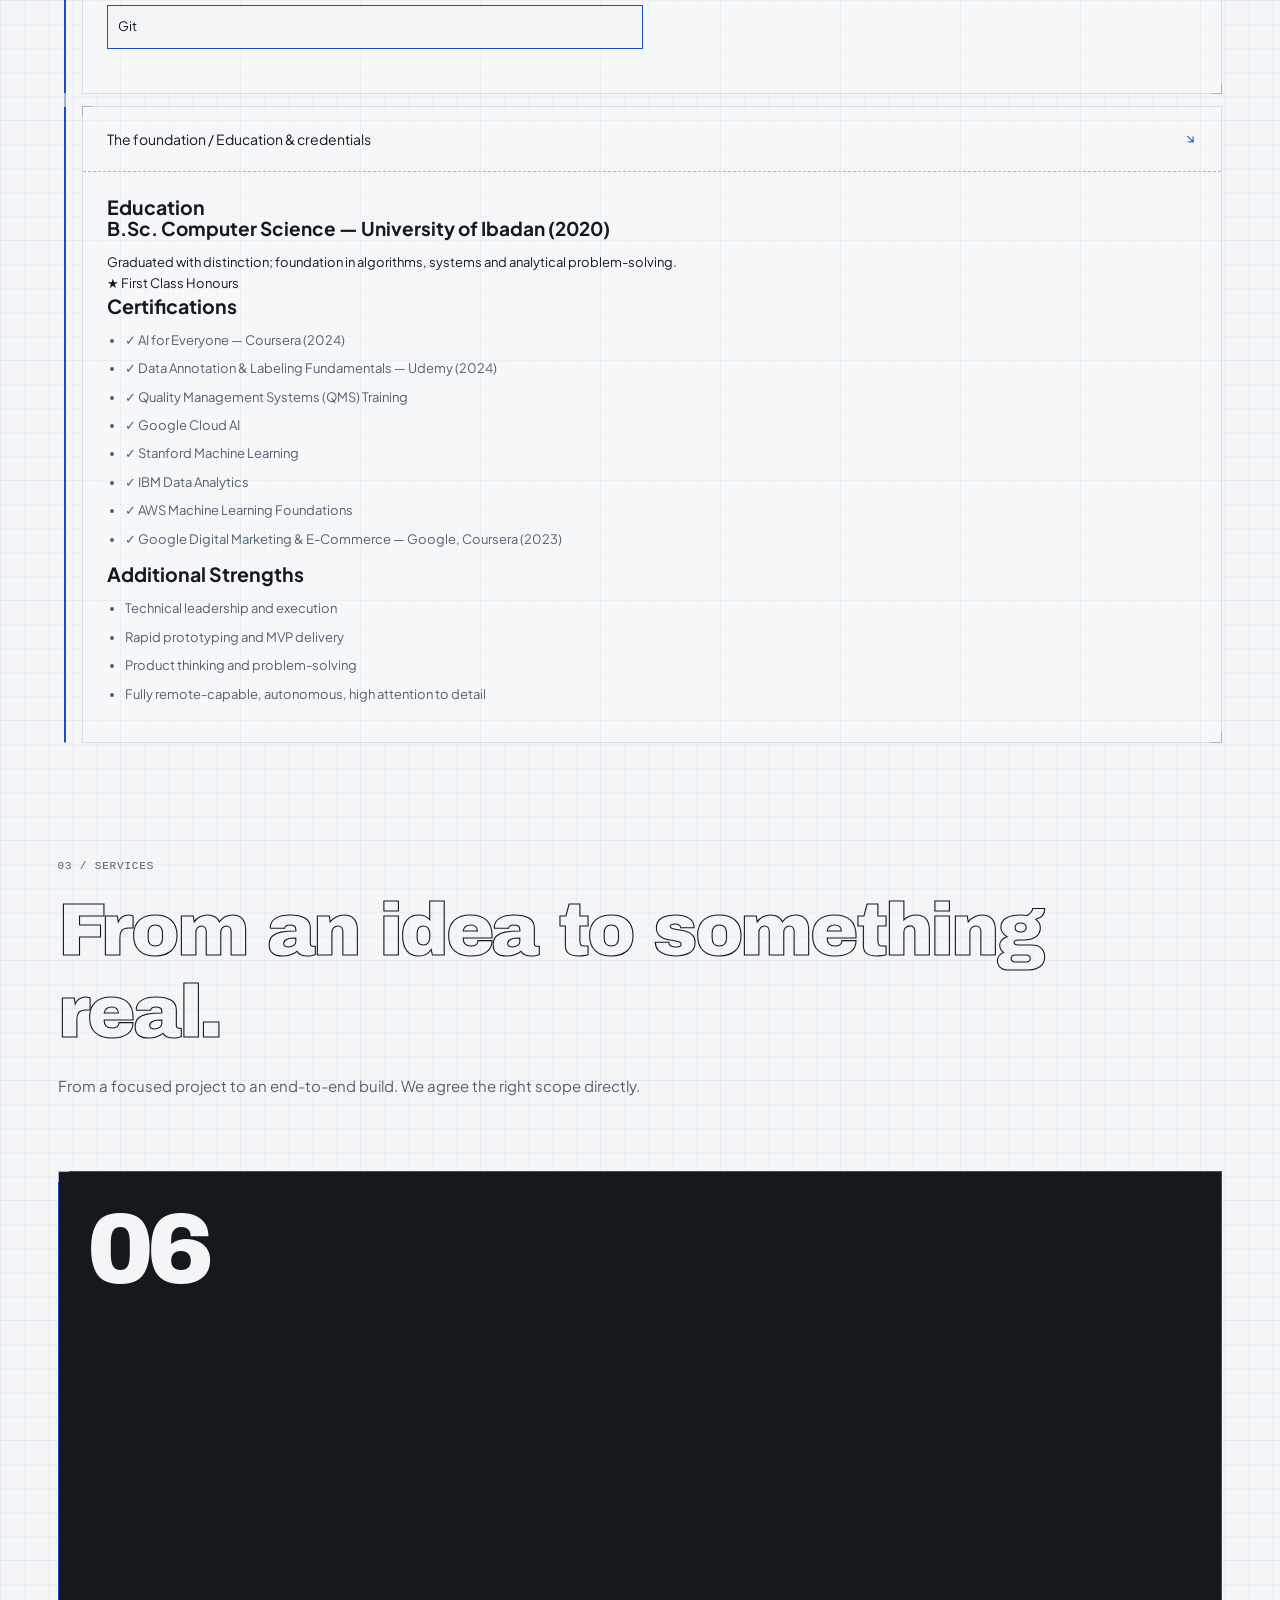
==== commit 8d974316: "Add the five approved blueprint scroll scenes with a rapid stats count Co-Authored-By: M EE <bremche" ====
--- a/index.html
+++ b/index.html
@@ -2,6 +2,8 @@
 <html
   data-bold-demo="hero-zoom stacking-cards velocity-marquee"
   data-next-demo="work-depth answer-assembly answer-checklist"
+  data-process-demo="sheet-flip"
+  data-more-demo="stats-dimensions evidence-deal career-blueprint contact-ink closing-mark"
   lang="en"
 >
   <head>
@@ -73,6 +75,10 @@
     <script defer src="assets/bold.js"></script>
     <link href="assets/next.css" rel="stylesheet" />
     <script defer src="assets/next.js"></script>
+    <link href="assets/process.css" rel="stylesheet" />
+    <script defer src="assets/process.js"></script>
+    <link href="assets/more.css" rel="stylesheet" />
+    <script defer src="assets/more.js"></script>
     <script type="application/ld+json">
       {
         "@context": "https://schema.org",
@@ -669,7 +675,7 @@
                 alt="Spacel website showing its workspace booking apps"
                 decoding="async"
                 height="800"
-                loading="lazy"
+                loading="eager"
                 src="assets/project-spacel.webp"
                 width="1280"
               />
--- a/assets/site.css
+++ b/assets/site.css
@@ -1321,6 +1321,25 @@
     min-width: 70px;
   }
 }
+/* iPhone Page Zoom can leave less than 320 CSS px without pinching. */
+@media screen and (max-width: 319px) {
+  html {
+    scroll-padding-top: calc(var(--motion-header, 128px) + 16px);
+  }
+  body {
+    overflow-wrap: anywhere;
+  }
+  .header-inner {
+    flex-wrap: wrap;
+    gap: 6px 16px;
+  }
+  .site-header nav {
+    flex: 1 1 100%;
+    flex-wrap: wrap;
+    gap: 0 12px;
+    margin-left: 0;
+  }
+}
 @media (prefers-reduced-motion: reduce) {
   html {
     scroll-behavior: auto;
@@ -1354,6 +1373,11 @@
   }
 }
 @media print {
+  /* Safari can paint the corner overlay white over the entire panel when
+     printing without backgrounds. The corners are decorative, not content. */
+  .bone-panel::after {
+    display: none !important;
+  }
   .project-video,
   .blueprint-frame {
     display: none !important;
--- a/assets/bold.css
+++ b/assets/bold.css
@@ -212,3 +212,10 @@
     }
   }
 }
+/* Page Zoom leaves too little room for a readable decorative viewport. */
+@media screen and (max-width: 319px) {
+  .bold-enabled .bold-hero,
+  .bold-enabled .bold-marquee {
+    display: none;
+  }
+}
--- a/assets/next.css
+++ b/assets/next.css
@@ -145,6 +145,16 @@
     font-size: 20px;
     transform: scale(var(--next-checked, 0));
   }
+  @media (max-width: 700px) {
+    /* Fit all eight panels below Safari's expanded toolbar, without making
+       type smaller. Short screens still use the measured static fallback. */
+    .next-answer-active .framework-heading {
+      margin-bottom: 16px;
+    }
+    .next-answer-active #criteria {
+      row-gap: 12px;
+    }
+  }
 }
 @media print {
   /* Work filters must not remove projects from the full printed record. */
--- a/assets/process.css
+++ b/assets/process.css
@@ -0,0 +1,120 @@
+.process-scene,
+.process-stage {
+  display: contents;
+}
+.process-status {
+  display: none;
+}
+
+@media print {
+  #process .steps3 {
+    break-inside: avoid;
+    page-break-inside: avoid;
+  }
+}
+
+@media screen and (prefers-reduced-motion: no-preference) {
+  .process-enabled .process-active {
+    display: block;
+    height: max(2200px, 320svh);
+  }
+  .process-active .process-stage {
+    position: sticky;
+    display: block;
+    top: calc(var(--process-header, 68px) + 16px);
+    max-height: calc(100svh - var(--process-header, 68px) - 32px);
+    overflow: hidden;
+  }
+  .process-active .process-status {
+    display: flex;
+    height: 100px;
+    align-items: center;
+    justify-content: space-between;
+    gap: 20px;
+    border-bottom: 1px dashed var(--line);
+    margin-bottom: 16px;
+  }
+  .process-status strong {
+    color: var(--blue);
+    font: 100px/0.9 var(--display);
+    letter-spacing: -0.085em;
+  }
+  .process-status span {
+    font: 11px/1.5 var(--mono);
+    color: var(--blue);
+    max-width: 150px;
+  }
+  .process-active .steps3 {
+    position: relative;
+    display: block;
+    perspective: 1200px;
+    height: 370px;
+  }
+  .process-active .step3 {
+    position: absolute;
+    inset: 0;
+    min-height: 0;
+    margin: 0;
+    padding: 26px;
+    border: 1px solid var(--blue);
+    display: flex;
+    flex-direction: column;
+    justify-content: flex-end;
+    transform-origin: center 15%;
+    backface-visibility: hidden;
+    will-change: transform;
+    transform: var(--process-transform);
+    background-color: var(--blue);
+    background-image:
+      linear-gradient(#ffffff15 1px, transparent 1px),
+      linear-gradient(90deg, #ffffff15 1px, transparent 1px);
+    background-size: 24px 24px;
+  }
+  .process-active .step3 + .step3 {
+    border-left: 1px solid var(--blue);
+  }
+  .process-active .step3:nth-child(2) {
+    background-color: var(--ink);
+  }
+  .process-active .step3:nth-child(3) {
+    background-color: var(--paper);
+    background-image:
+      linear-gradient(#194cc511 1px, transparent 1px),
+      linear-gradient(90deg, #194cc511 1px, transparent 1px);
+  }
+  .process-active .step3 .n {
+    position: absolute;
+    top: 18px;
+    left: 24px;
+    font: 95px/1 var(--display);
+    letter-spacing: -0.08em;
+    margin: 0;
+    color: var(--paper);
+  }
+  .process-active .step3 .n::before {
+    content: "0";
+  }
+  .process-active .step3 .n::after {
+    content: "";
+  }
+  .process-active .step3 h3 {
+    flex-shrink: 0;
+    font: 38px/1.08 var(--display);
+    letter-spacing: -0.04em;
+    margin: 0 0 18px;
+    color: var(--paper);
+  }
+  .process-active .step3 p {
+    flex-shrink: 0;
+    margin: 0;
+    color: var(--paper);
+  }
+  .process-active .step3:last-child .n,
+  .process-active .step3:last-child h3,
+  .process-active .step3:last-child p {
+    color: var(--ink);
+  }
+  .process-measuring .step3 {
+    transform: none;
+  }
+}
--- a/assets/more.css
+++ b/assets/more.css
@@ -0,0 +1,72 @@
+.more-closing,
+.more-number { display: none; }
+.stats strong .more-original { font: inherit; }
+.more-stats-scene { display: contents; }
+
+@media screen and (prefers-reduced-motion: no-preference) {
+  .more-enabled .more-target { --more-p: 0; }
+  .more-enabled .more-clip { overflow: clip; }
+  .more-enabled .more-stats-scene { display: block; height: 180svh; }
+  .more-enabled .more-stats-scene .stats {
+    position: sticky;
+    top: var(--more-top, 100px);
+  }
+  /* Unpin only the plate that cannot fit. The count and other scenes still run. */
+  .more-enabled .more-stats-static { height: auto; }
+  .more-enabled .more-stats-static .stats { position: relative; top: auto; }
+  .more-enabled[data-more-demo~="stats-dimensions"] .stats {
+    grid-template-columns: repeat(2, minmax(0, 1fr));
+    padding: 0;
+  }
+  .more-enabled[data-more-demo~="stats-dimensions"] .stats > div {
+    position: relative;
+    padding: 25px 20px;
+    min-width: 0;
+    border: 1px solid var(--line);
+  }
+  .more-enabled[data-more-demo~="stats-dimensions"] .stats > div::before {
+    content: "";
+    position: absolute;
+    inset: 10px 12px auto;
+    height: 9px;
+    border-top: 1px solid var(--blue);
+    background: repeating-linear-gradient(90deg, var(--blue) 0 1px, transparent 1px 25%);
+    transform: scaleX(var(--more-p));
+    transform-origin: left;
+  }
+  .more-enabled[data-more-demo~="stats-dimensions"] .stats strong { display: block; color: var(--blue); }
+  .more-enabled .more-number { display: block; font: clamp(48px, 8vw, 116px)/1 var(--display); letter-spacing: -.08em; }
+  .more-enabled .more-original { position: absolute; width: 1px; height: 1px; overflow: hidden; clip-path: inset(50%); white-space: nowrap; }
+  .more-enabled[data-more-demo~="evidence-deal"] .proof-grid { perspective: 1200px; padding: 24px 0; }
+  .more-enabled[data-more-demo~="evidence-deal"] .proof-card { transform-origin: center bottom; border: 1px solid var(--blue); box-shadow: 8px 8px 0 #194cc515; background-color: var(--paper); }
+  .more-enabled[data-more-demo~="career-blueprint"] .background-records { position: relative; padding-left: 24px; }
+  .more-enabled[data-more-demo~="career-blueprint"] .background-records::before { content: ""; position: absolute; top: 0; bottom: 0; left: 6px; border-left: 2px solid var(--line); }
+  .more-enabled[data-more-demo~="career-blueprint"] .record { position: relative; }
+  .more-enabled[data-more-demo~="career-blueprint"] .record::before { content: ""; position: absolute; left: -19px; top: 0; bottom: 0; width: 2px; background: var(--blue); transform: scaleY(var(--more-p)); transform-origin: top; }
+  .more-enabled[data-more-demo~="career-blueprint"] .job { position: relative; border-left: 3px solid var(--blue); padding-left: 16px; background-image: linear-gradient(90deg, #194cc50d, transparent); }
+  .more-enabled[data-more-demo~="career-blueprint"] .job::before { content: "+"; position: absolute; top: 0; left: -25px; color: var(--blue); font: 24px/1 var(--mono); }
+  .more-enabled[data-more-demo~="career-blueprint"] .chips { display: grid; grid-template-columns: repeat(2, minmax(0, 1fr)); gap: 18px; }
+  .more-enabled[data-more-demo~="career-blueprint"] .chip { display: block; border: 1px solid var(--blue); padding: 10px; background: var(--paper); white-space: normal; overflow-wrap: anywhere; }
+  .more-enabled[data-more-demo~="contact-ink"] #contact { overflow: clip; }
+  .more-enabled[data-more-demo~="contact-ink"] #contact h2 { transform-origin: left center; background: linear-gradient(90deg, var(--blue) calc(var(--more-p)*100%), transparent 0); background-clip: text; -webkit-background-clip: text; color: transparent; -webkit-text-stroke: 1px var(--blue); }
+  .more-enabled .more-closing { display: block; height: 90svh; min-height: 520px; margin-top: 50px; background: var(--ink); color: var(--paper); overflow: clip; }
+  .more-closing-stage { position: sticky; top: var(--more-top, 80px); height: min(620px, 75svh); display: flex; flex-direction: column; justify-content: center; padding: 25px 5vw; }
+  .more-closing p { color: var(--paper); font: 12px/1.5 var(--mono); letter-spacing: .08em; }
+  .more-closing svg { width: 100%; height: auto; overflow: visible; }
+  .more-closing text { font-family: var(--display); font-weight: 400; stroke: #7599ff; stroke-width: 2px; stroke-dasharray: 1000; stroke-dashoffset: calc(1000*(1 - var(--more-p))); fill: #7599ff; fill-opacity: var(--more-fill, 0); }
+  .more-enabled .more-target:focus-within .proof-card,
+  .more-enabled .more-target:focus-within .job,
+  .more-enabled .more-target:focus-within .chip,
+  .more-enabled .more-target:focus-within .edu-card,
+  .more-enabled .more-target:focus-within .cert-list li { transform: none !important; }
+}
+@media (forced-colors: active) {
+  .more-enabled[data-more-demo~="contact-ink"] #contact h2 { background: none; color: CanvasText; -webkit-text-stroke: 0; }
+}
+@media print {
+  .more-stats-scene { display: contents !important; }
+  .more-closing, .more-number { display: none !important; }
+  .more-original { position: static !important; clip-path: none !important; width: auto !important; height: auto !important; }
+  .more-target, .more-target * { transform: none !important; box-shadow: none !important; }
+  .more-target h2 { background: none !important; color: black !important; -webkit-text-stroke: 0 !important; }
+}
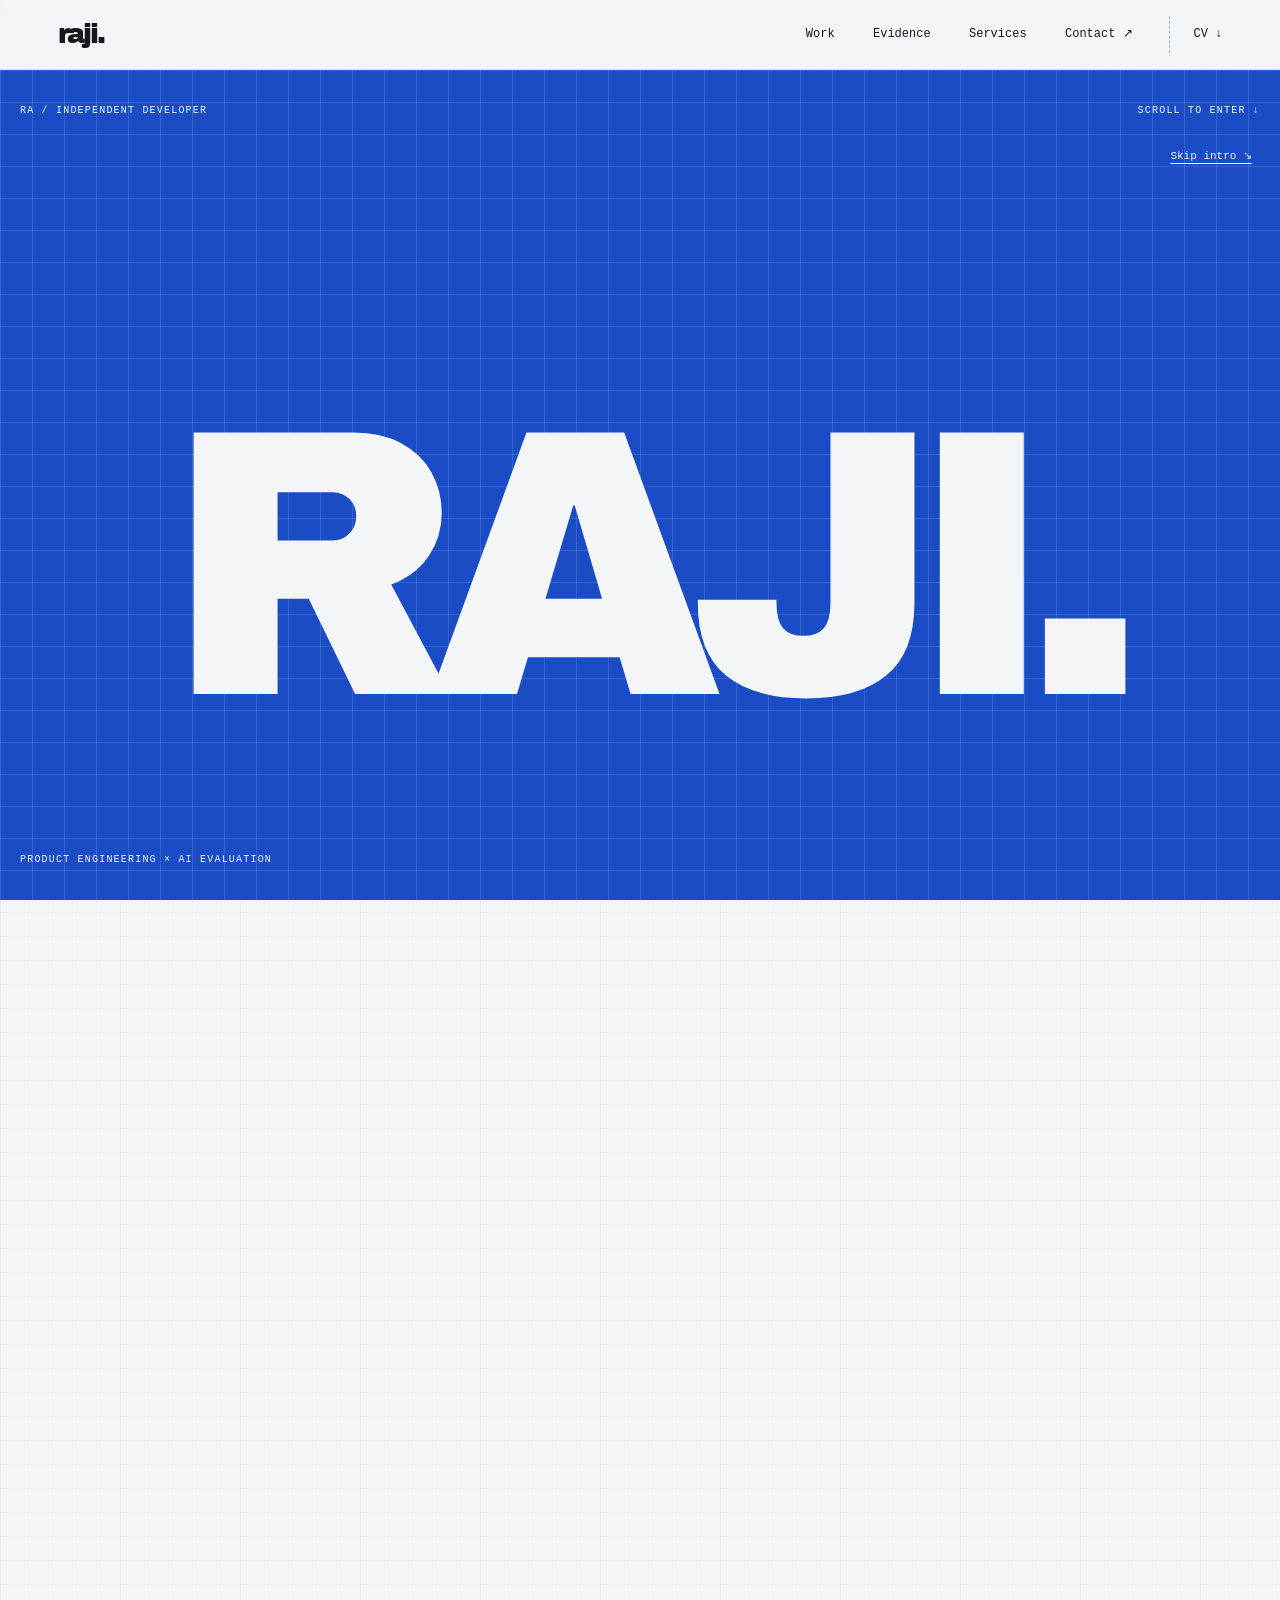
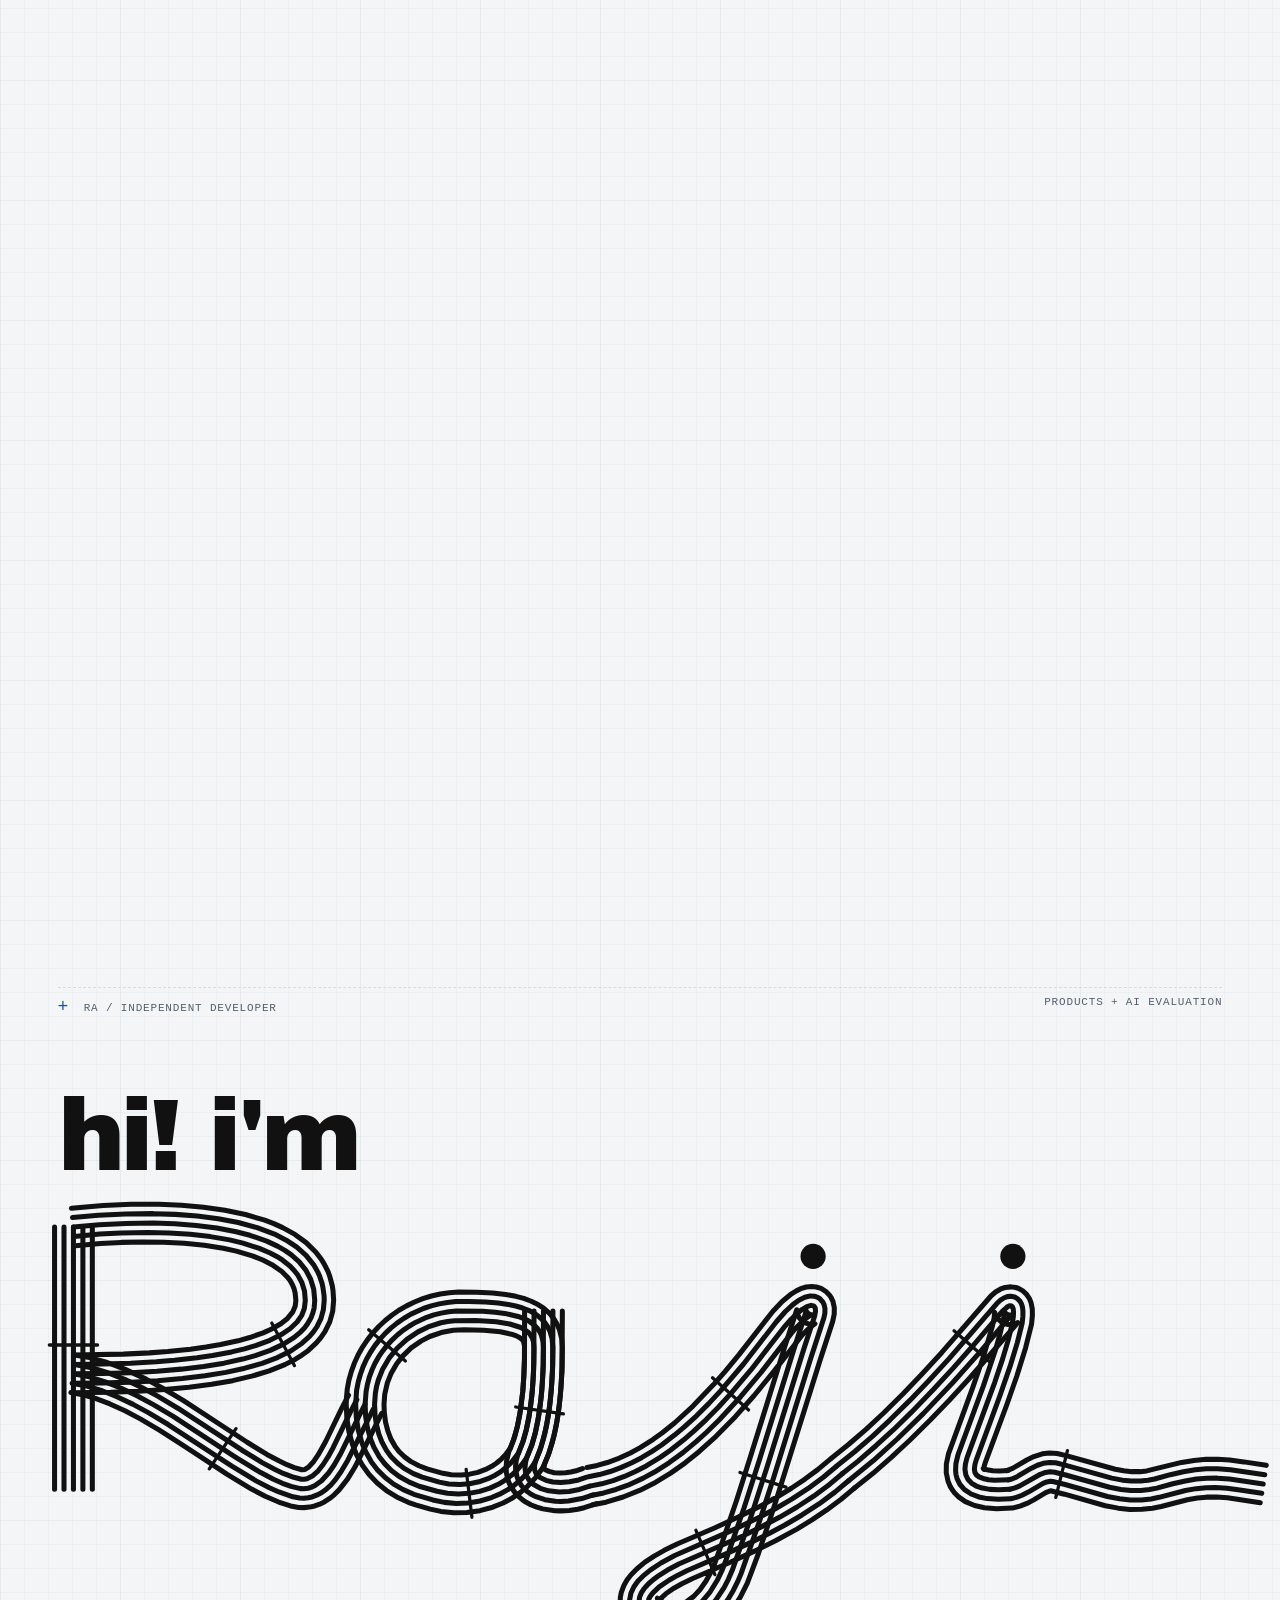
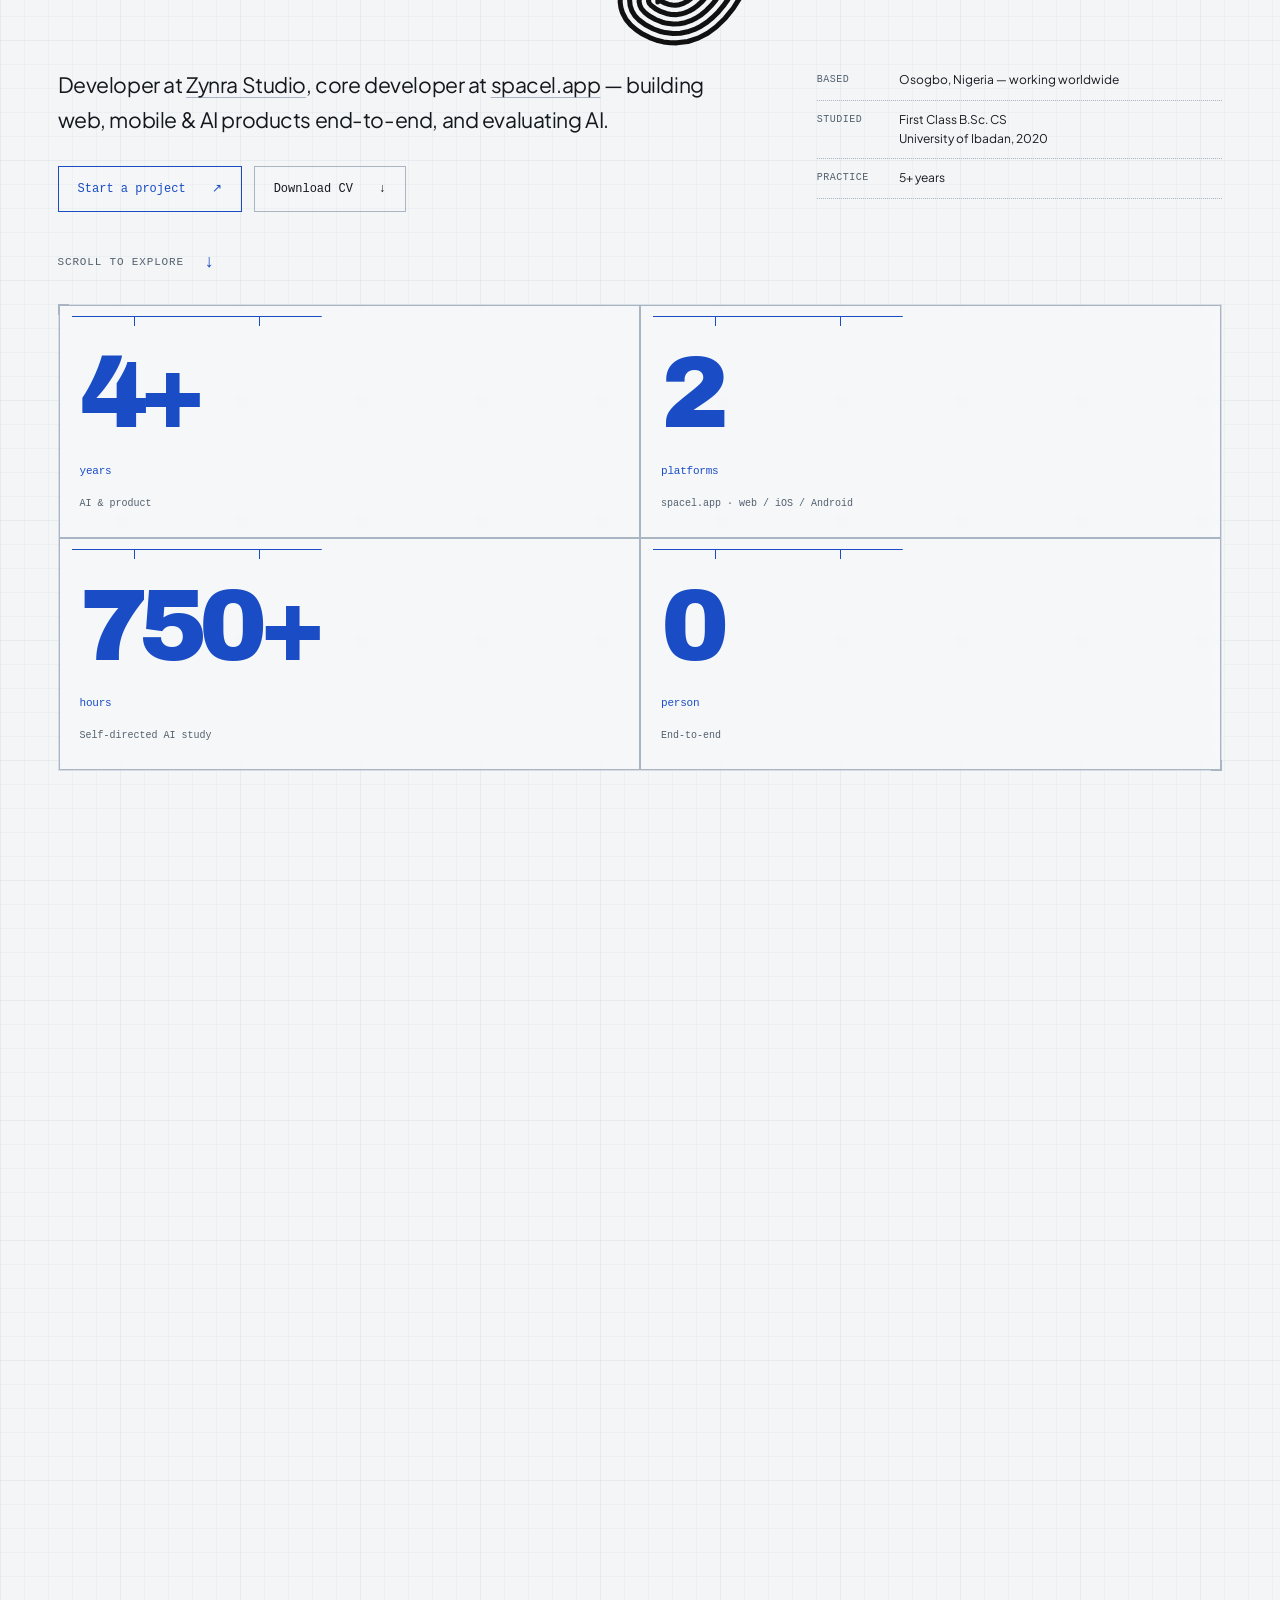
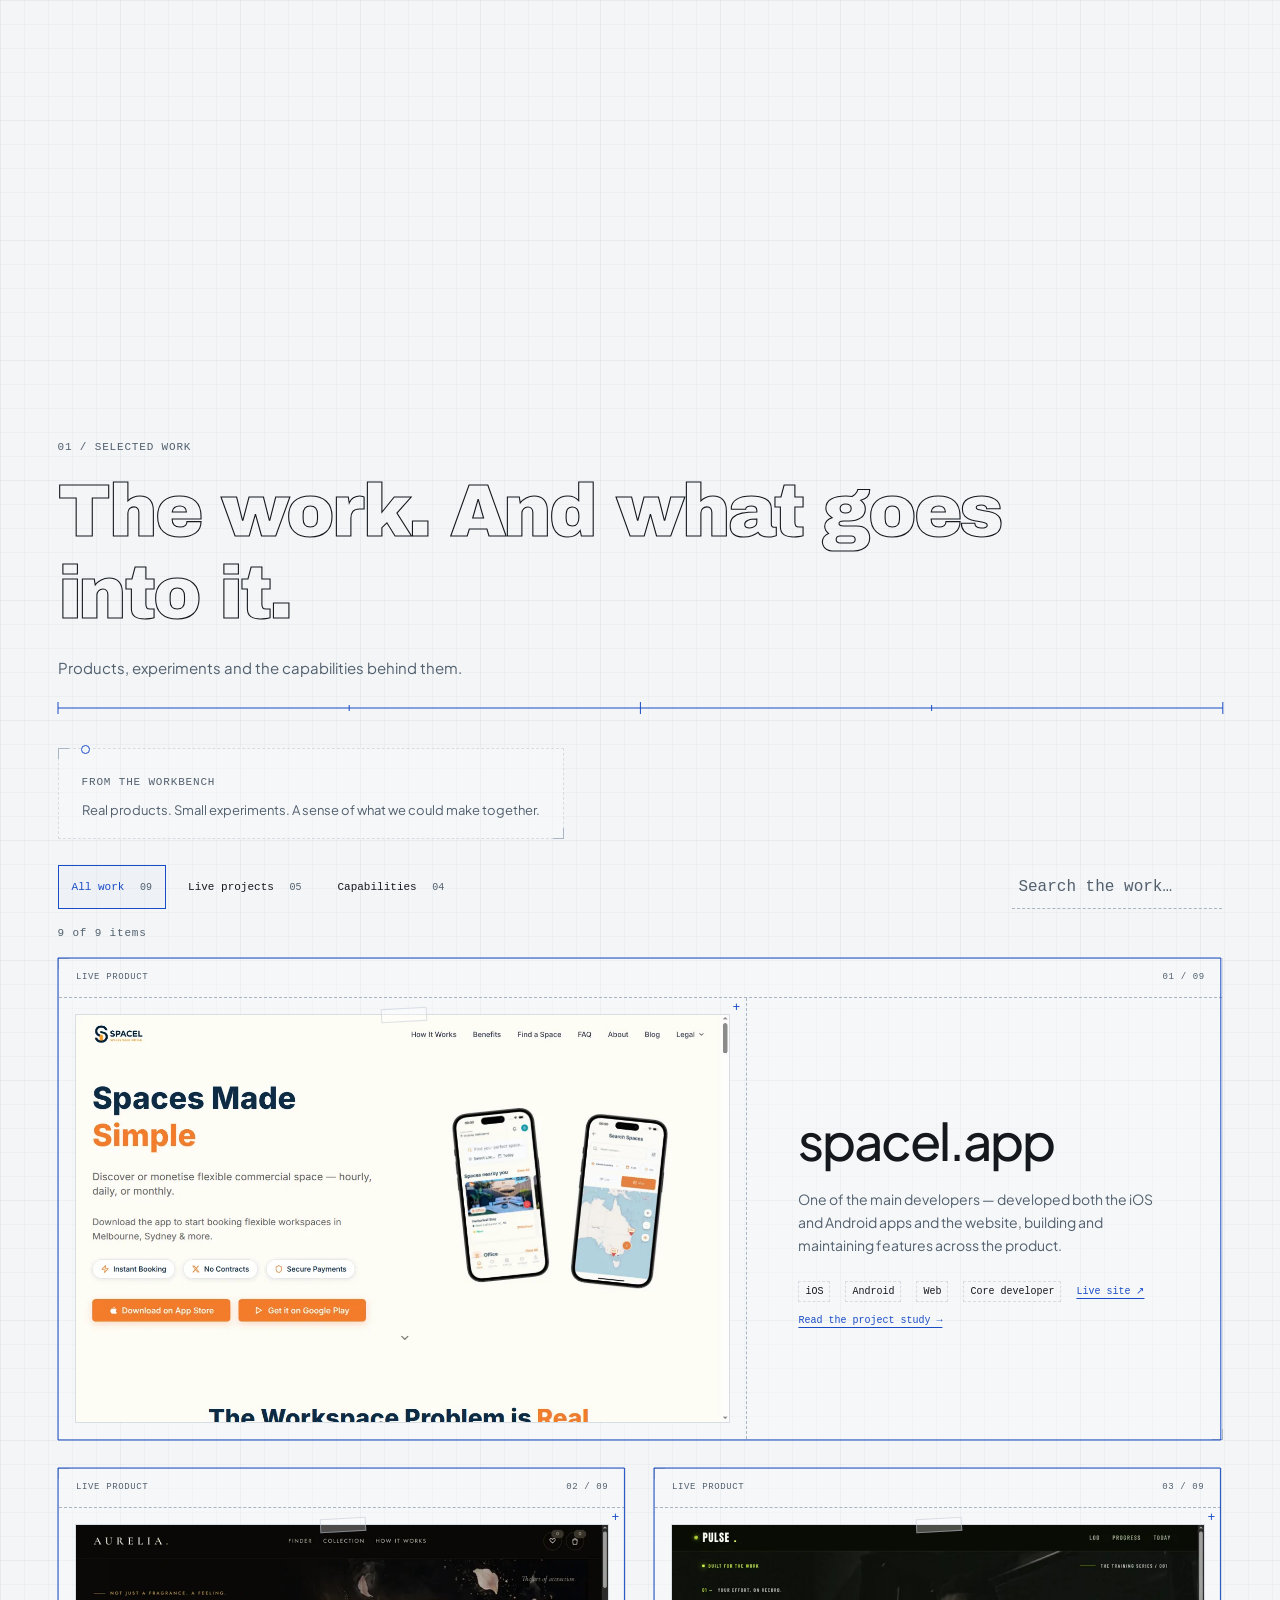
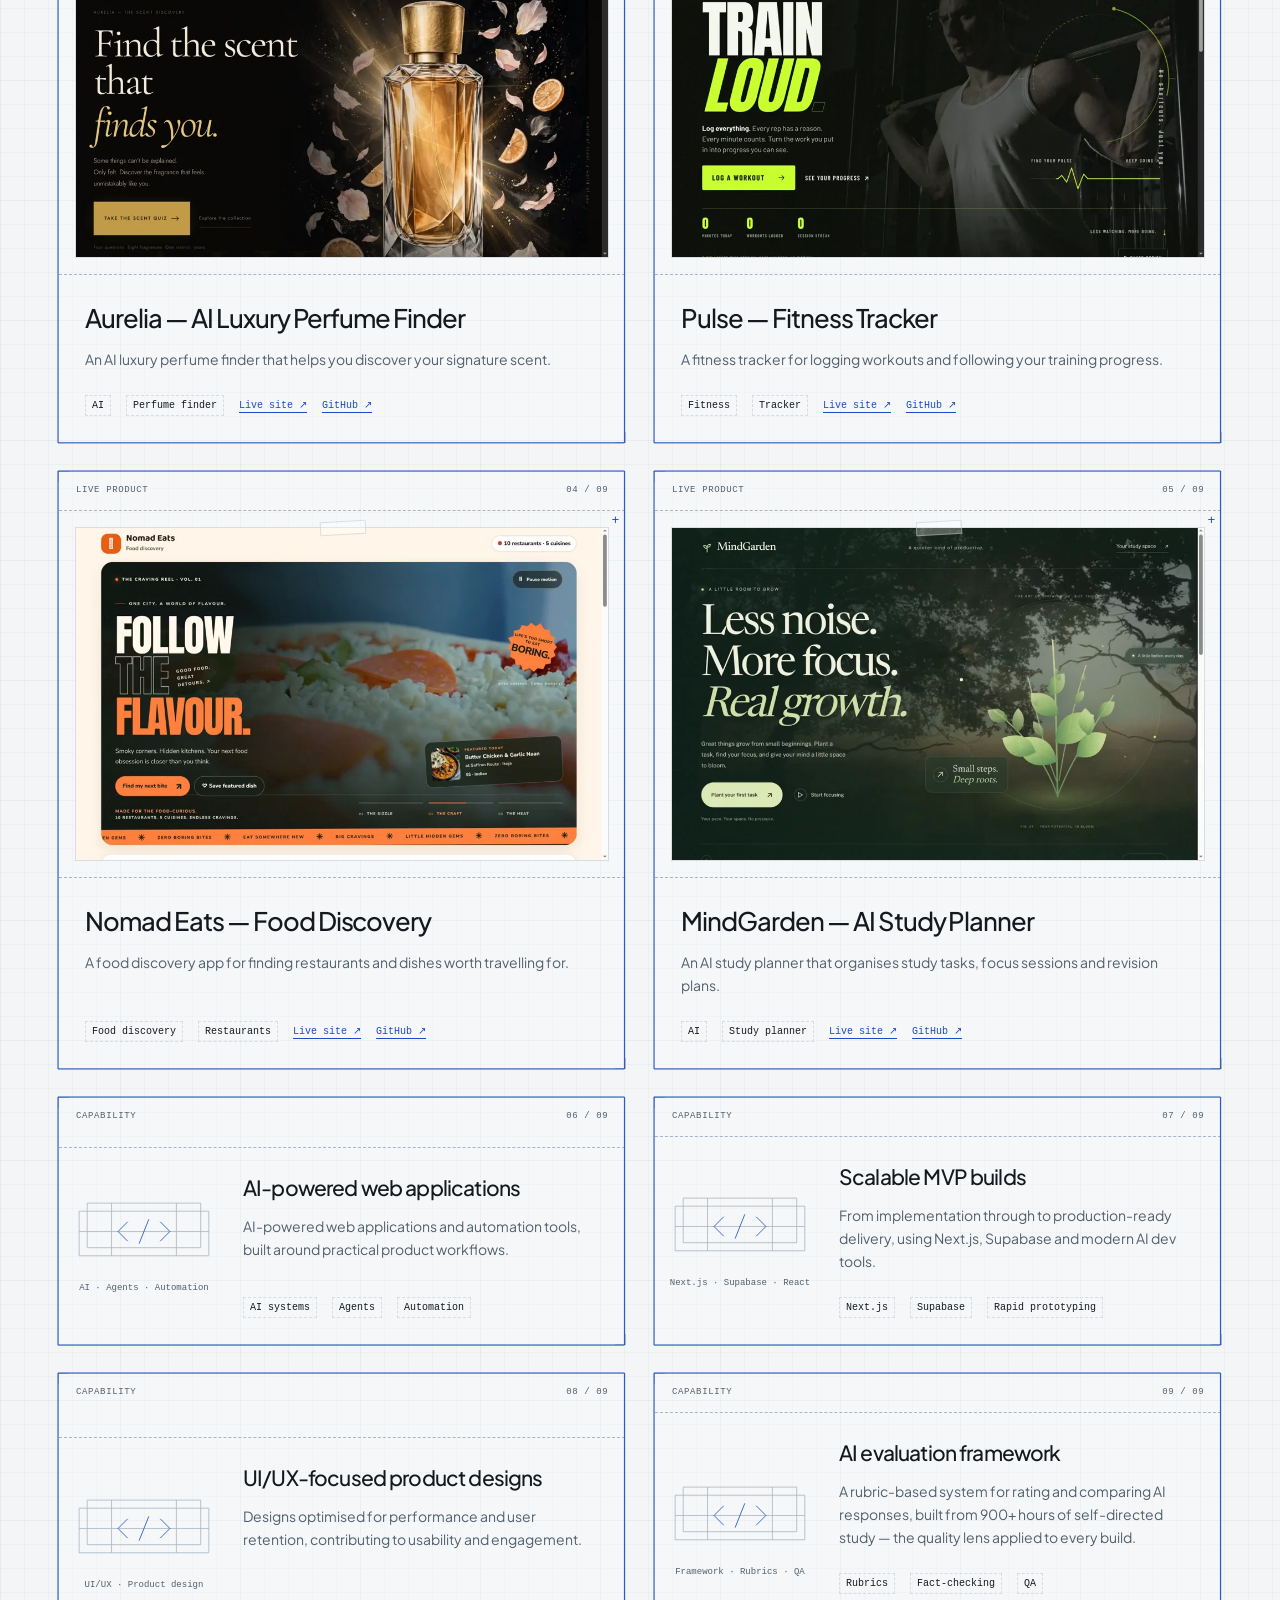
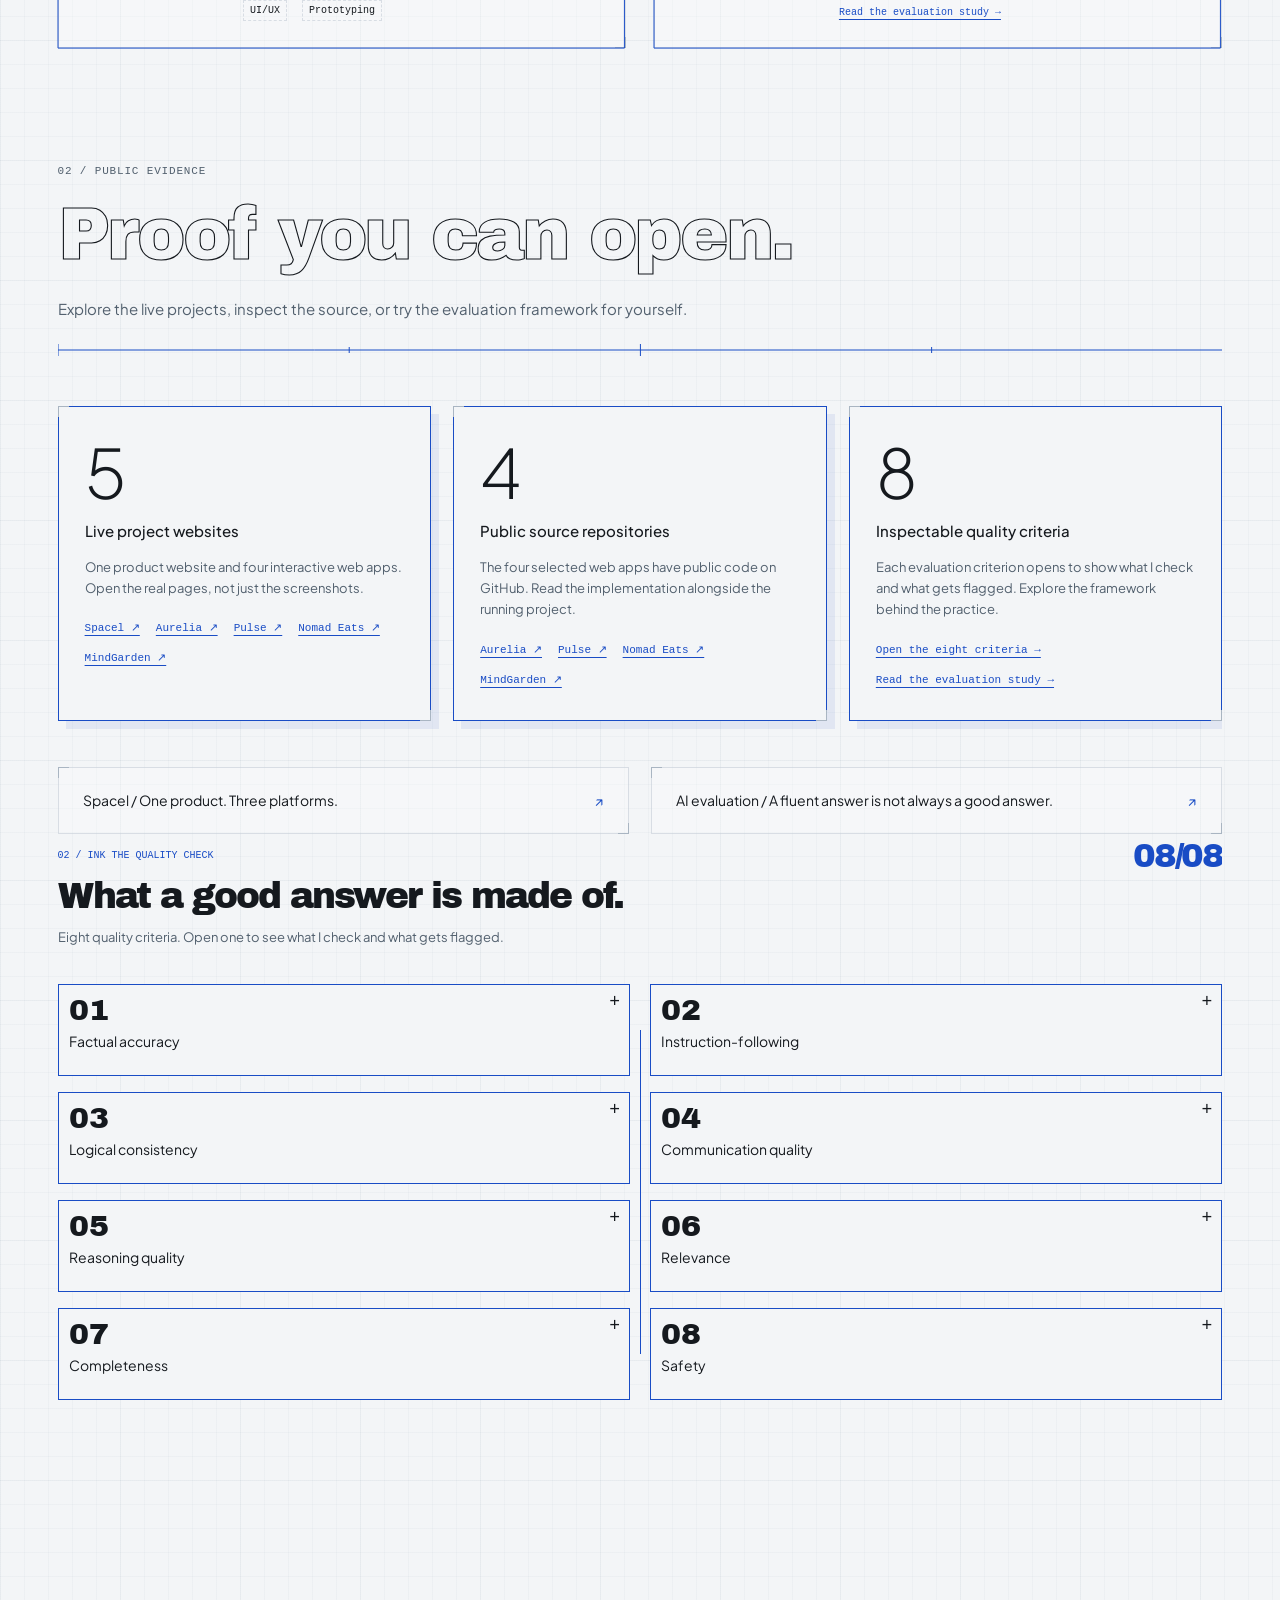
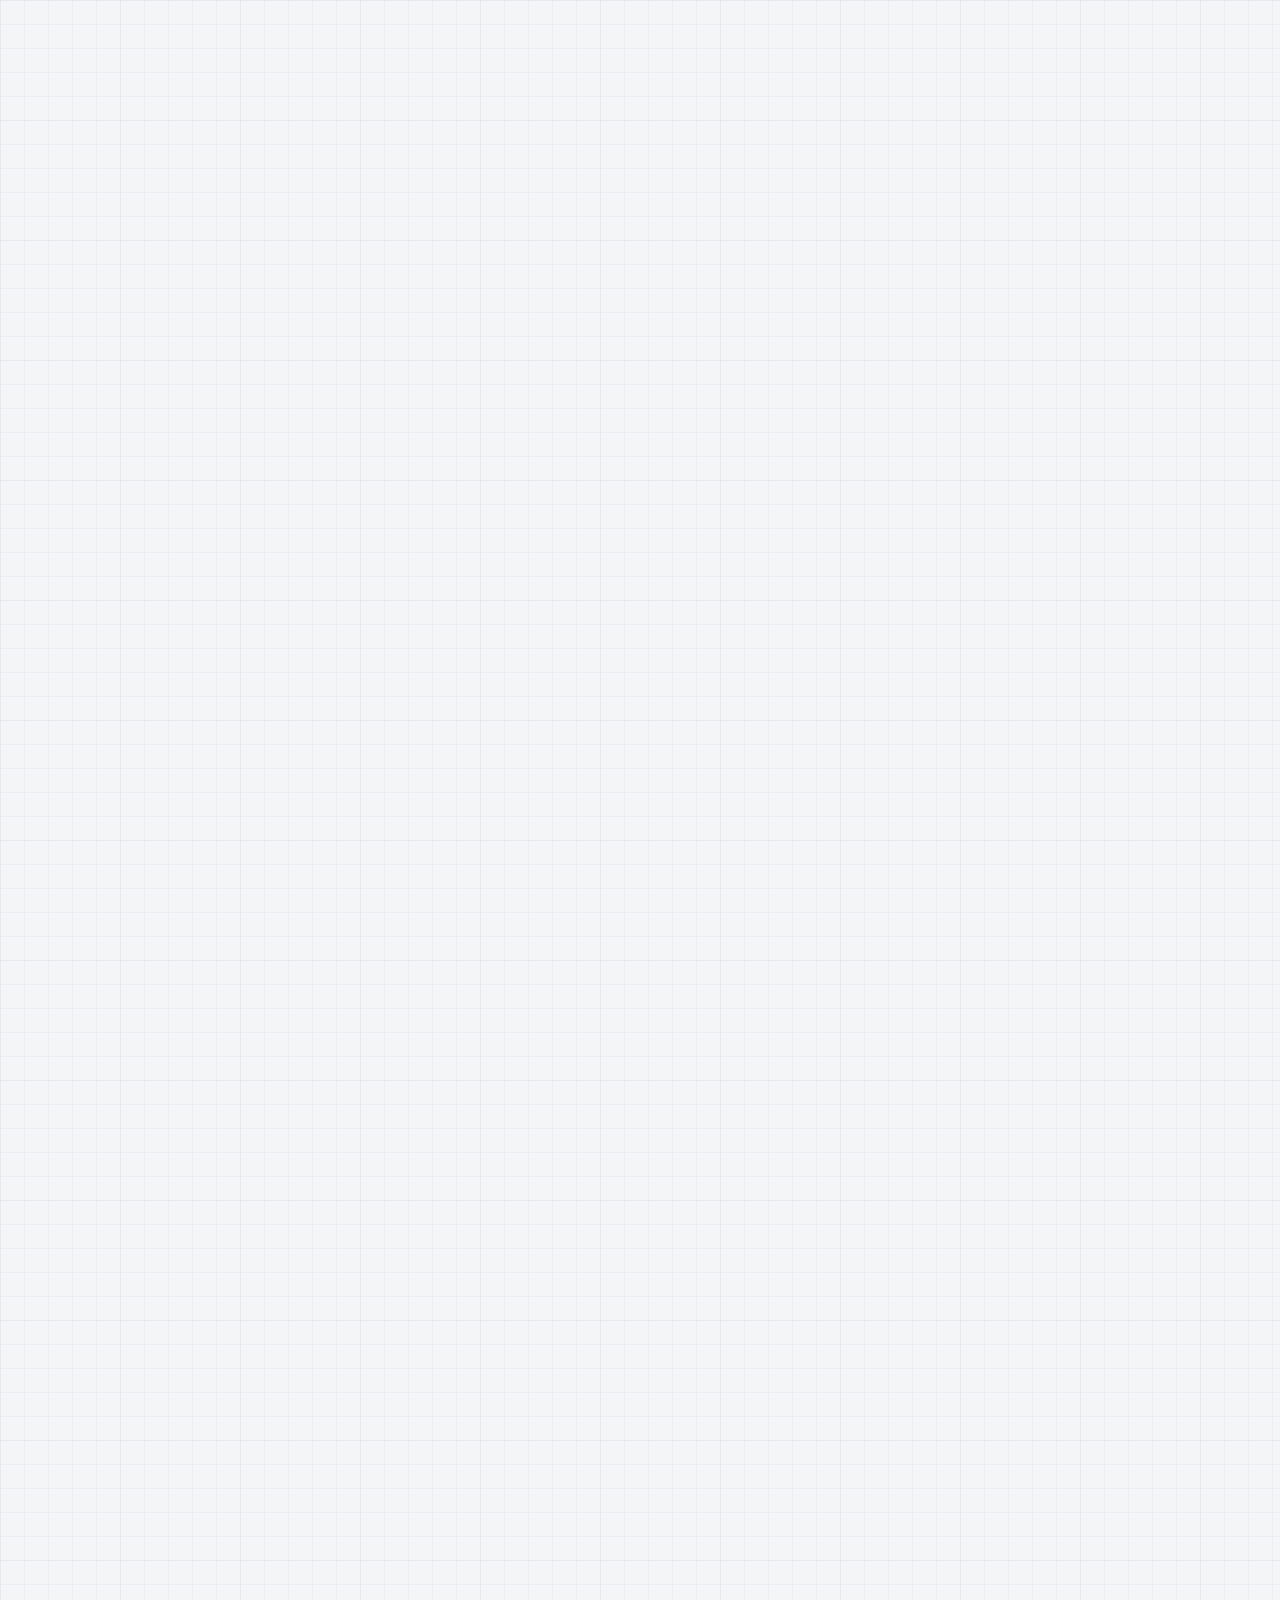
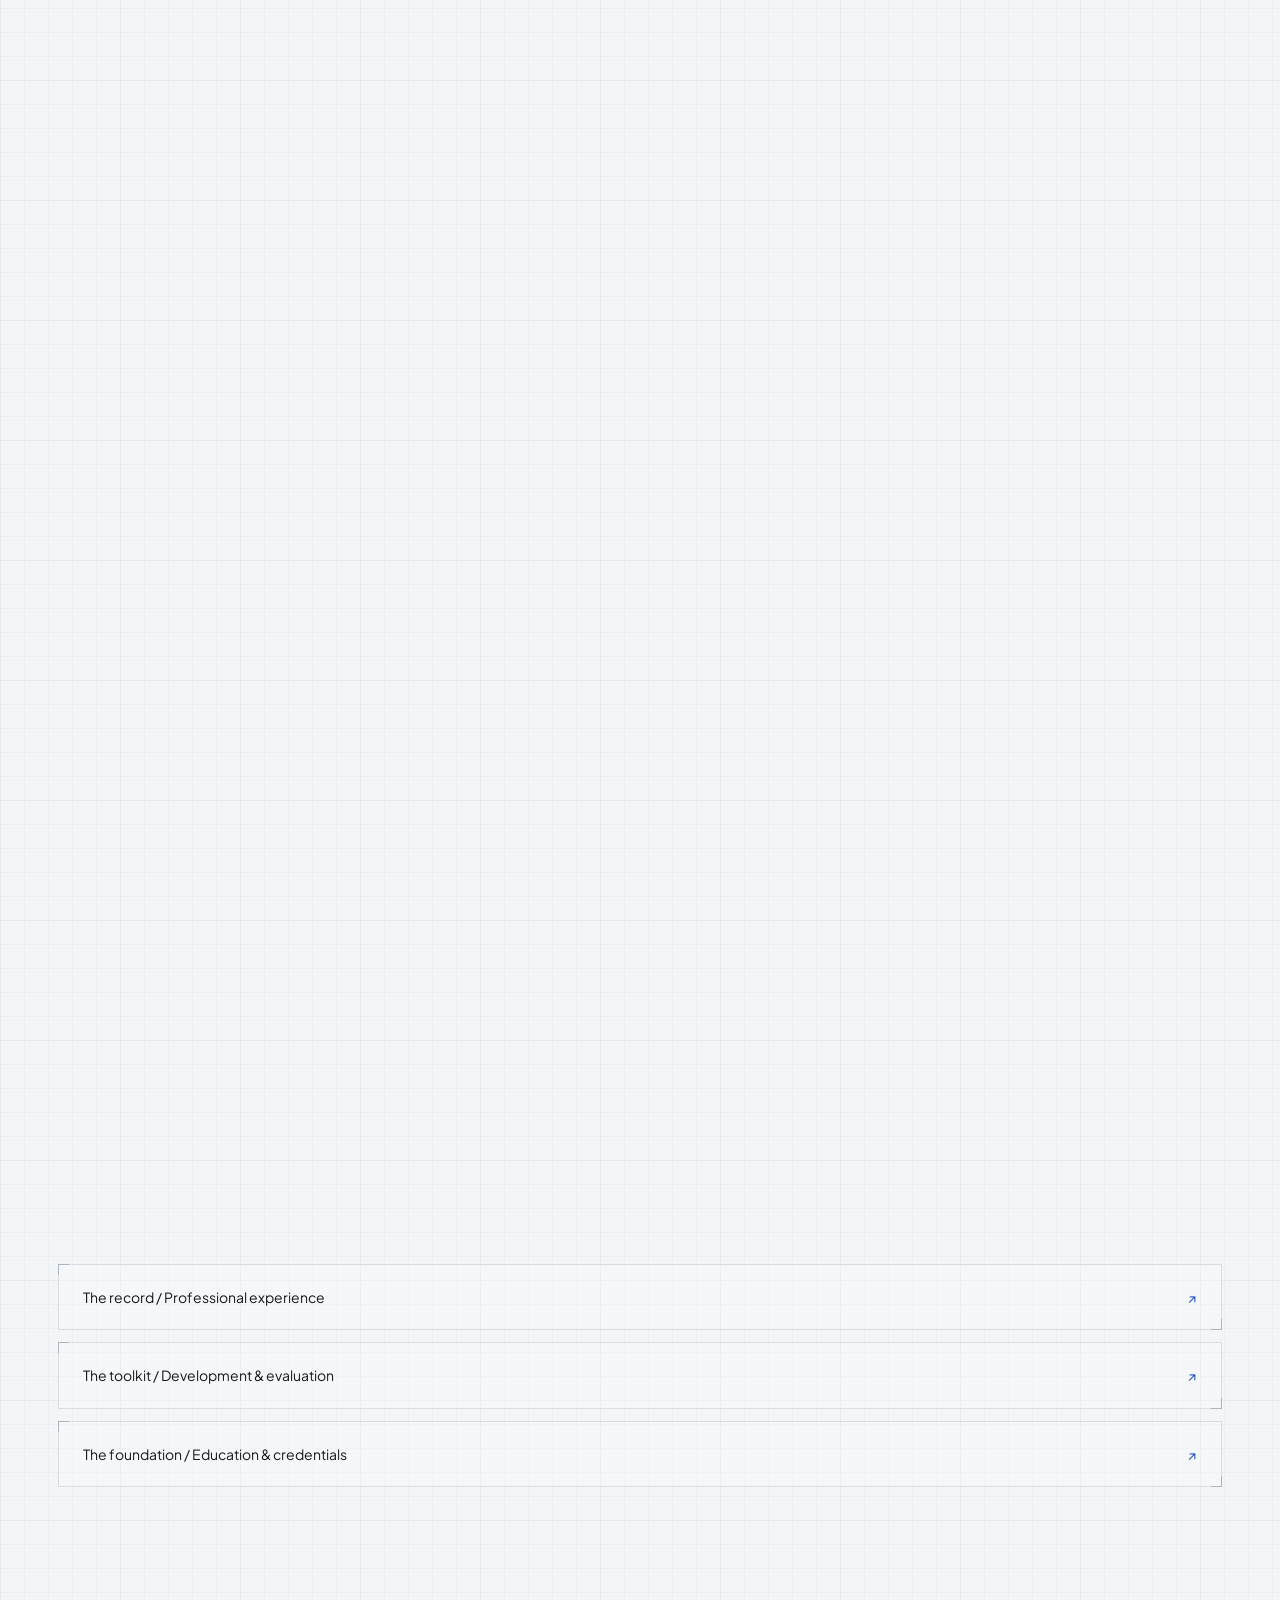
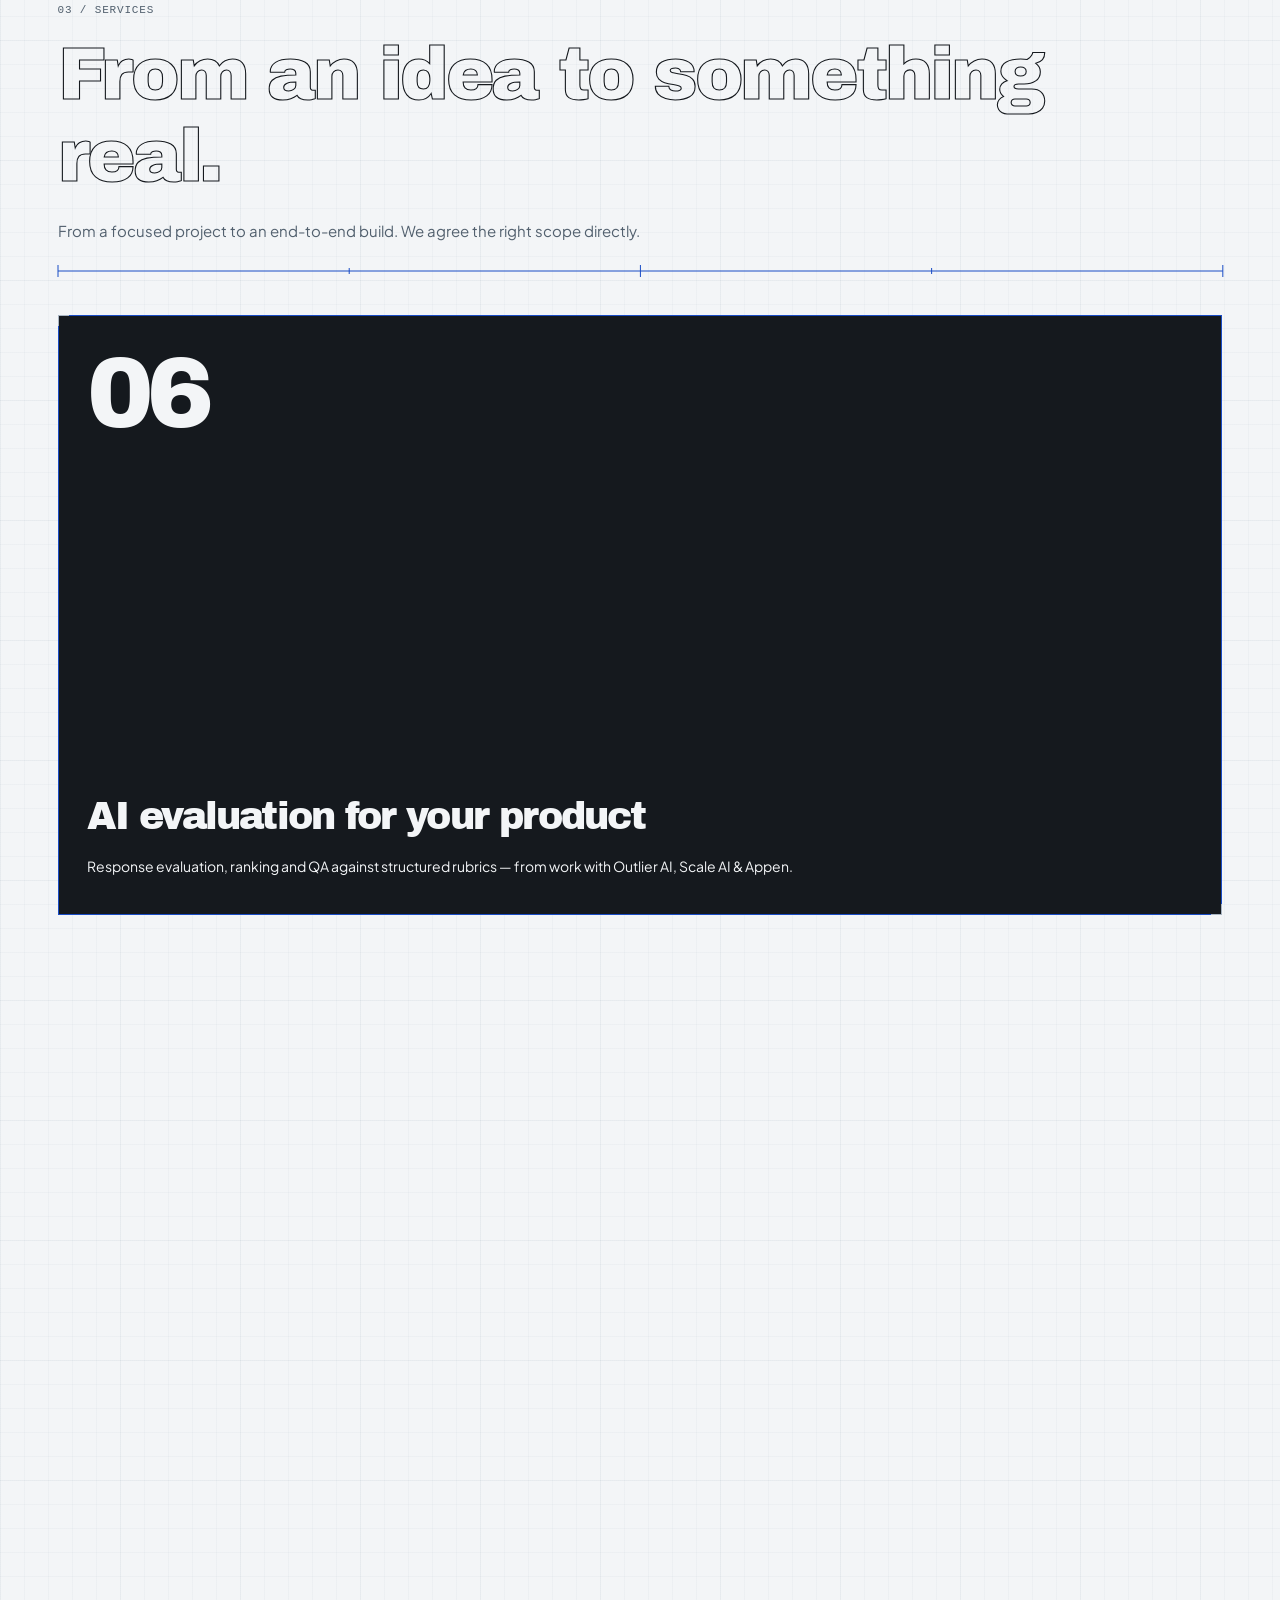
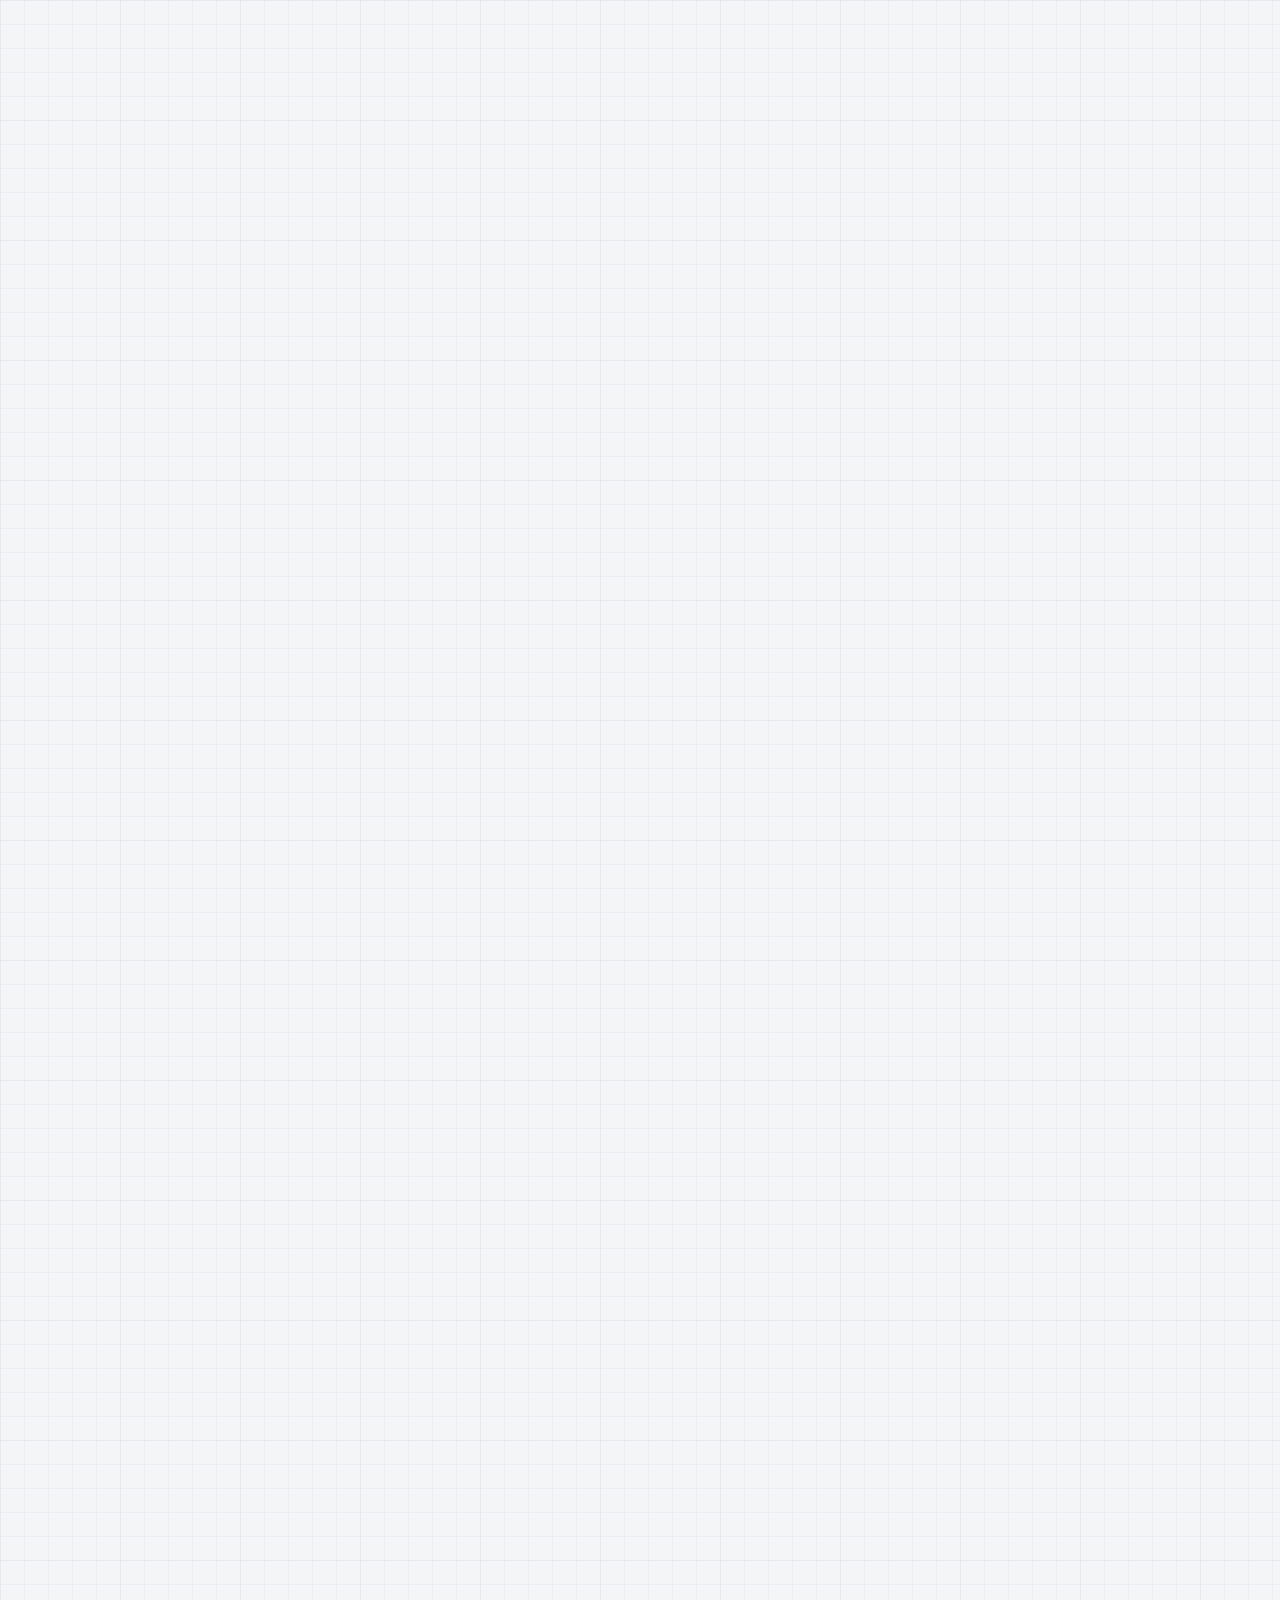
==== commit b98c9523: "Remove career motion and slow the stats count to one second Co-Authored-By: M EE <bremchevy@gmail.co" ====
--- a/index.html
+++ b/index.html
@@ -3,7 +3,7 @@
   data-bold-demo="hero-zoom stacking-cards velocity-marquee"
   data-next-demo="work-depth answer-assembly answer-checklist"
   data-process-demo="sheet-flip"
-  data-more-demo="stats-dimensions evidence-deal career-blueprint contact-ink closing-mark"
+  data-more-demo="stats-dimensions evidence-deal contact-ink closing-mark"
   lang="en"
 >
   <head>
--- a/assets/more.css
+++ b/assets/more.css
@@ -39,14 +39,6 @@
   .more-enabled .more-original { position: absolute; width: 1px; height: 1px; overflow: hidden; clip-path: inset(50%); white-space: nowrap; }
   .more-enabled[data-more-demo~="evidence-deal"] .proof-grid { perspective: 1200px; padding: 24px 0; }
   .more-enabled[data-more-demo~="evidence-deal"] .proof-card { transform-origin: center bottom; border: 1px solid var(--blue); box-shadow: 8px 8px 0 #194cc515; background-color: var(--paper); }
-  .more-enabled[data-more-demo~="career-blueprint"] .background-records { position: relative; padding-left: 24px; }
-  .more-enabled[data-more-demo~="career-blueprint"] .background-records::before { content: ""; position: absolute; top: 0; bottom: 0; left: 6px; border-left: 2px solid var(--line); }
-  .more-enabled[data-more-demo~="career-blueprint"] .record { position: relative; }
-  .more-enabled[data-more-demo~="career-blueprint"] .record::before { content: ""; position: absolute; left: -19px; top: 0; bottom: 0; width: 2px; background: var(--blue); transform: scaleY(var(--more-p)); transform-origin: top; }
-  .more-enabled[data-more-demo~="career-blueprint"] .job { position: relative; border-left: 3px solid var(--blue); padding-left: 16px; background-image: linear-gradient(90deg, #194cc50d, transparent); }
-  .more-enabled[data-more-demo~="career-blueprint"] .job::before { content: "+"; position: absolute; top: 0; left: -25px; color: var(--blue); font: 24px/1 var(--mono); }
-  .more-enabled[data-more-demo~="career-blueprint"] .chips { display: grid; grid-template-columns: repeat(2, minmax(0, 1fr)); gap: 18px; }
-  .more-enabled[data-more-demo~="career-blueprint"] .chip { display: block; border: 1px solid var(--blue); padding: 10px; background: var(--paper); white-space: normal; overflow-wrap: anywhere; }
   .more-enabled[data-more-demo~="contact-ink"] #contact { overflow: clip; }
   .more-enabled[data-more-demo~="contact-ink"] #contact h2 { transform-origin: left center; background: linear-gradient(90deg, var(--blue) calc(var(--more-p)*100%), transparent 0); background-clip: text; -webkit-background-clip: text; color: transparent; -webkit-text-stroke: 1px var(--blue); }
   .more-enabled .more-closing { display: block; height: 90svh; min-height: 520px; margin-top: 50px; background: var(--ink); color: var(--paper); overflow: clip; }
@@ -54,11 +46,7 @@
   .more-closing p { color: var(--paper); font: 12px/1.5 var(--mono); letter-spacing: .08em; }
   .more-closing svg { width: 100%; height: auto; overflow: visible; }
   .more-closing text { font-family: var(--display); font-weight: 400; stroke: #7599ff; stroke-width: 2px; stroke-dasharray: 1000; stroke-dashoffset: calc(1000*(1 - var(--more-p))); fill: #7599ff; fill-opacity: var(--more-fill, 0); }
-  .more-enabled .more-target:focus-within .proof-card,
-  .more-enabled .more-target:focus-within .job,
-  .more-enabled .more-target:focus-within .chip,
-  .more-enabled .more-target:focus-within .edu-card,
-  .more-enabled .more-target:focus-within .cert-list li { transform: none !important; }
+  .more-enabled .more-target:focus-within .proof-card { transform: none !important; }
 }
 @media (forced-colors: active) {
   .more-enabled[data-more-demo~="contact-ink"] #contact h2 { background: none; color: CanvasText; -webkit-text-stroke: 0; }
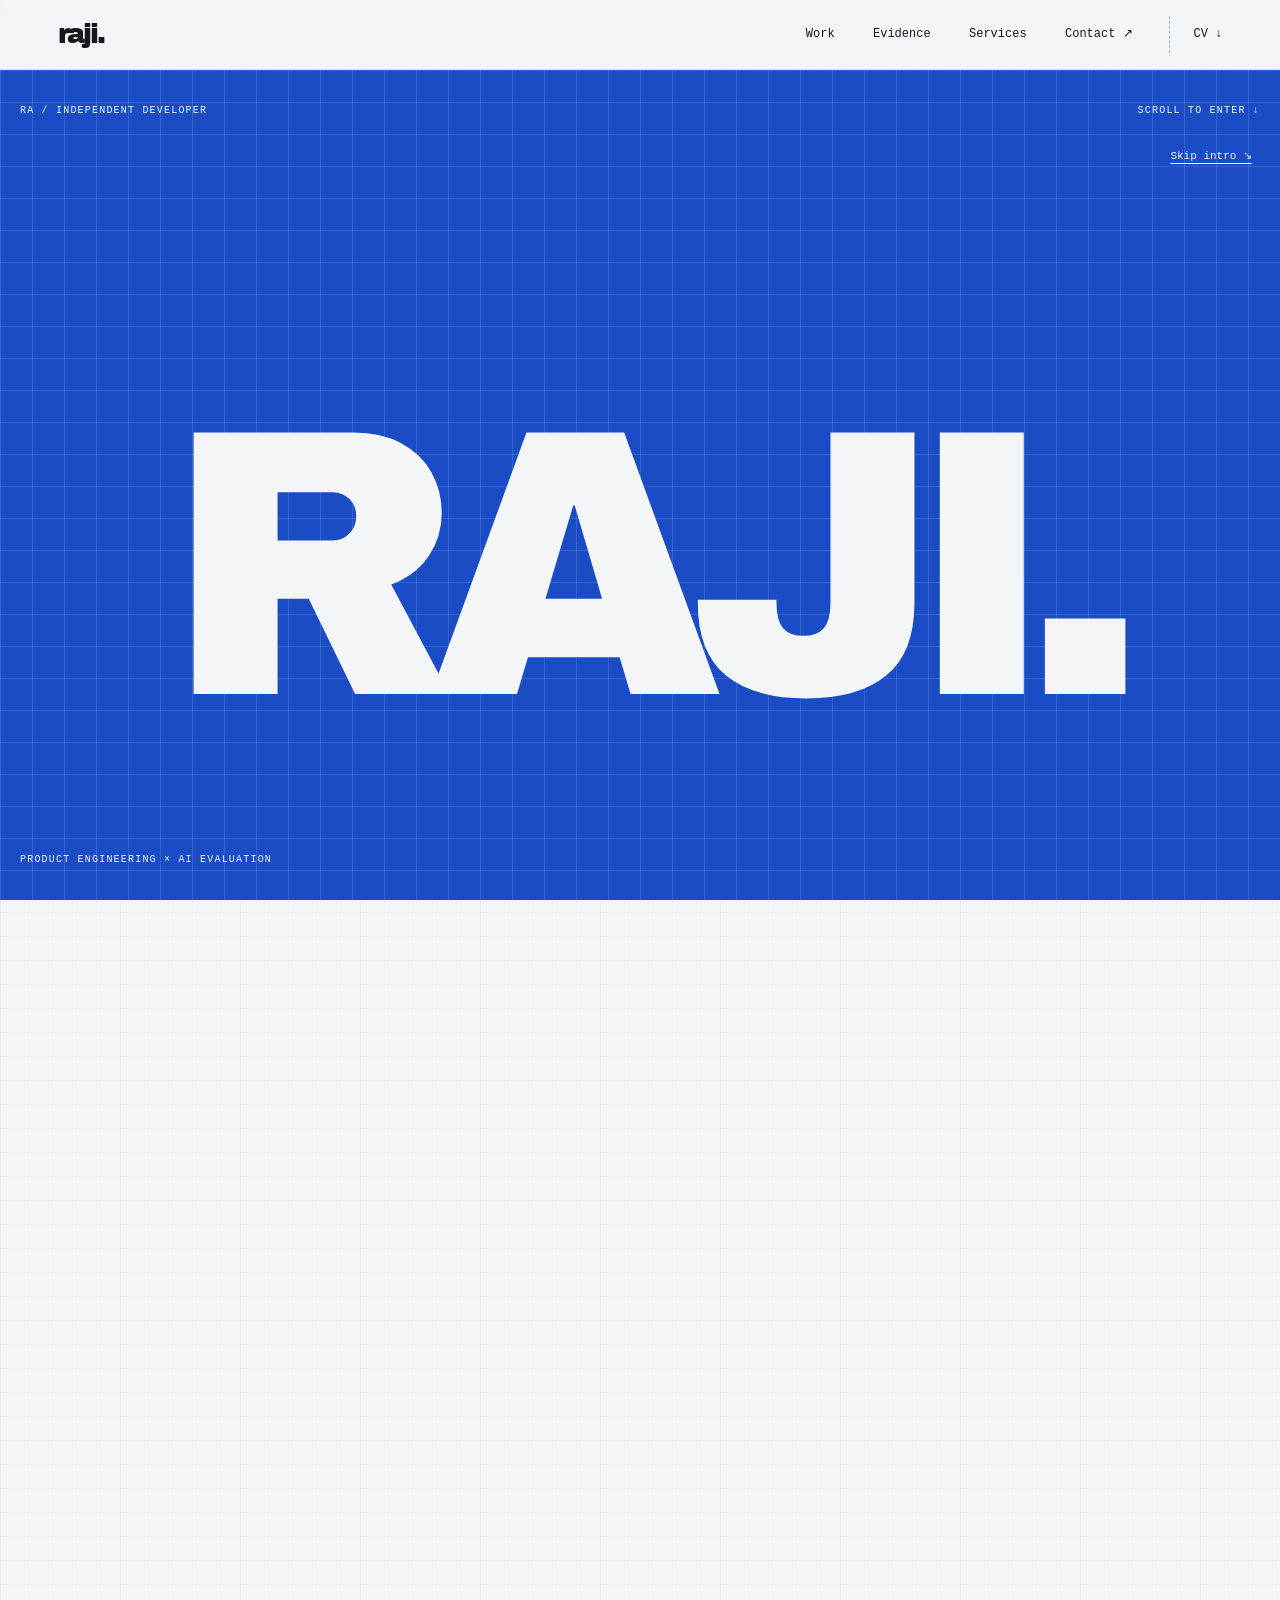
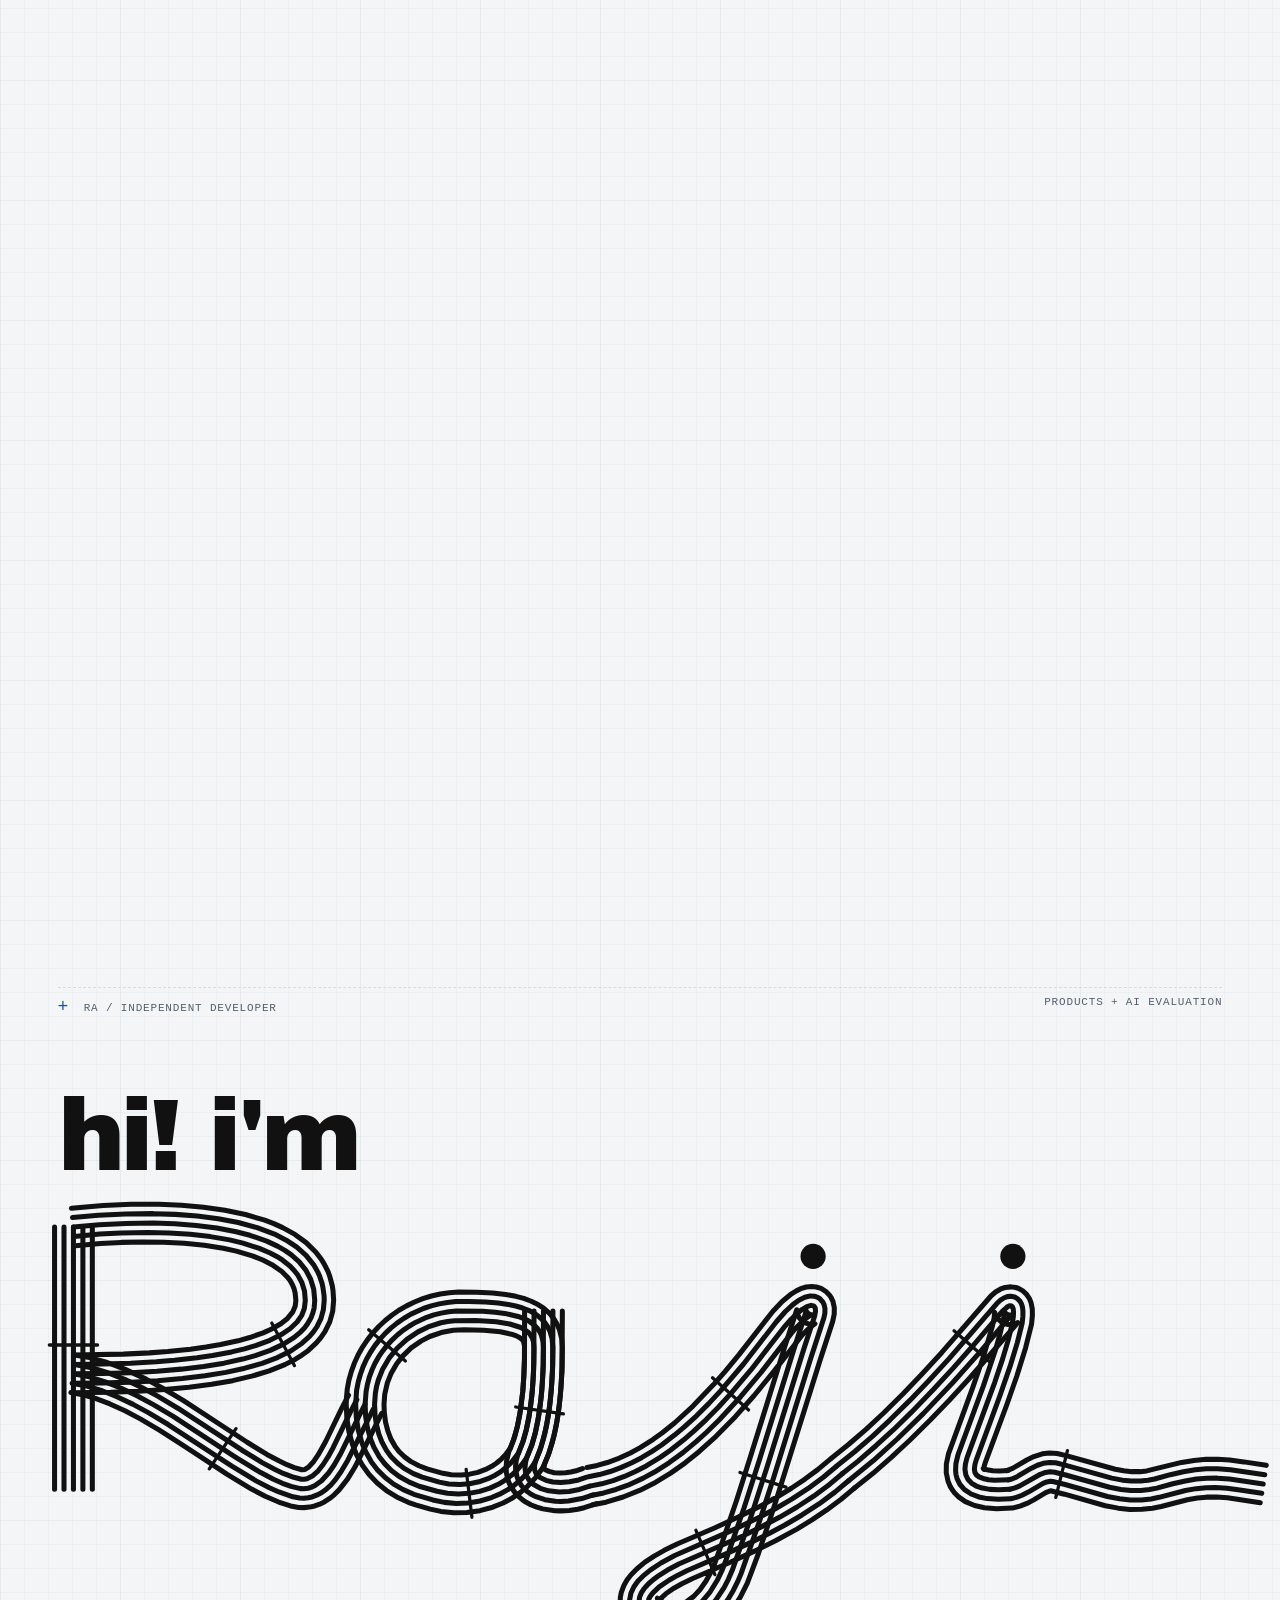
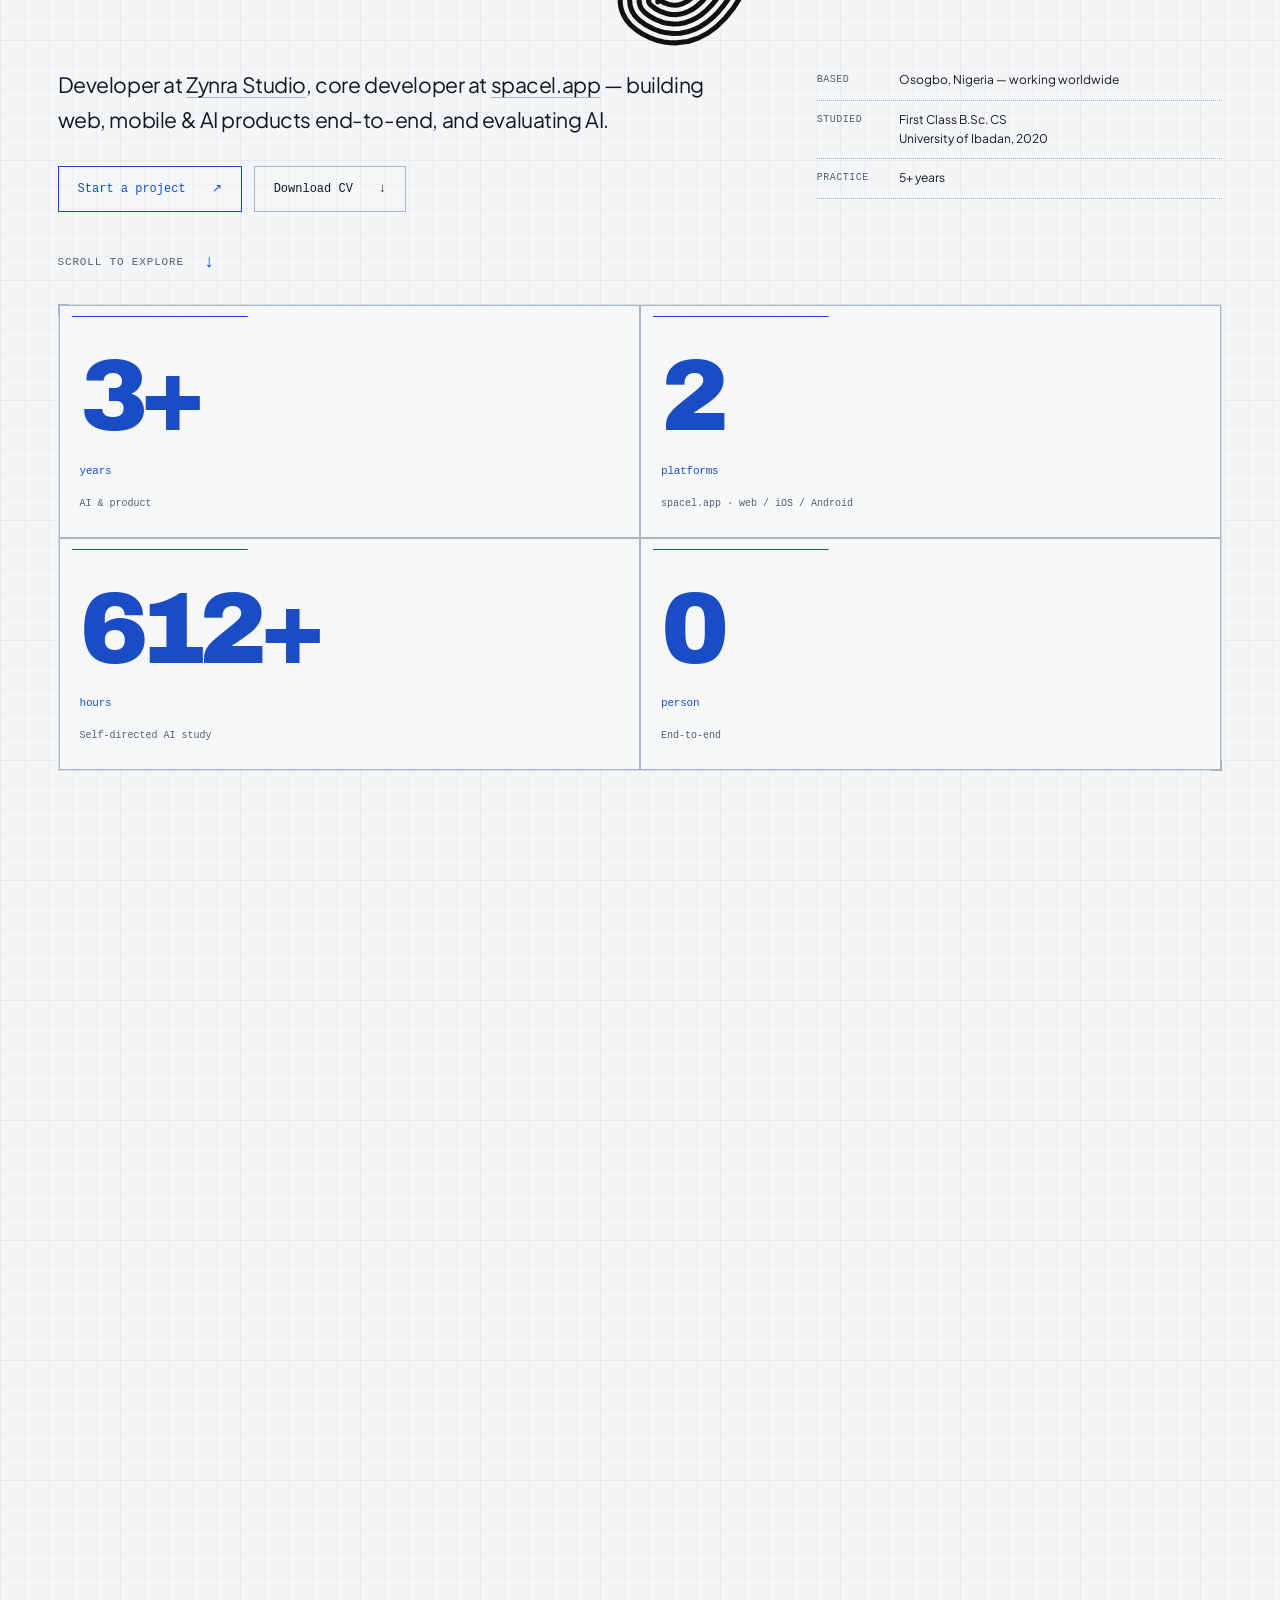
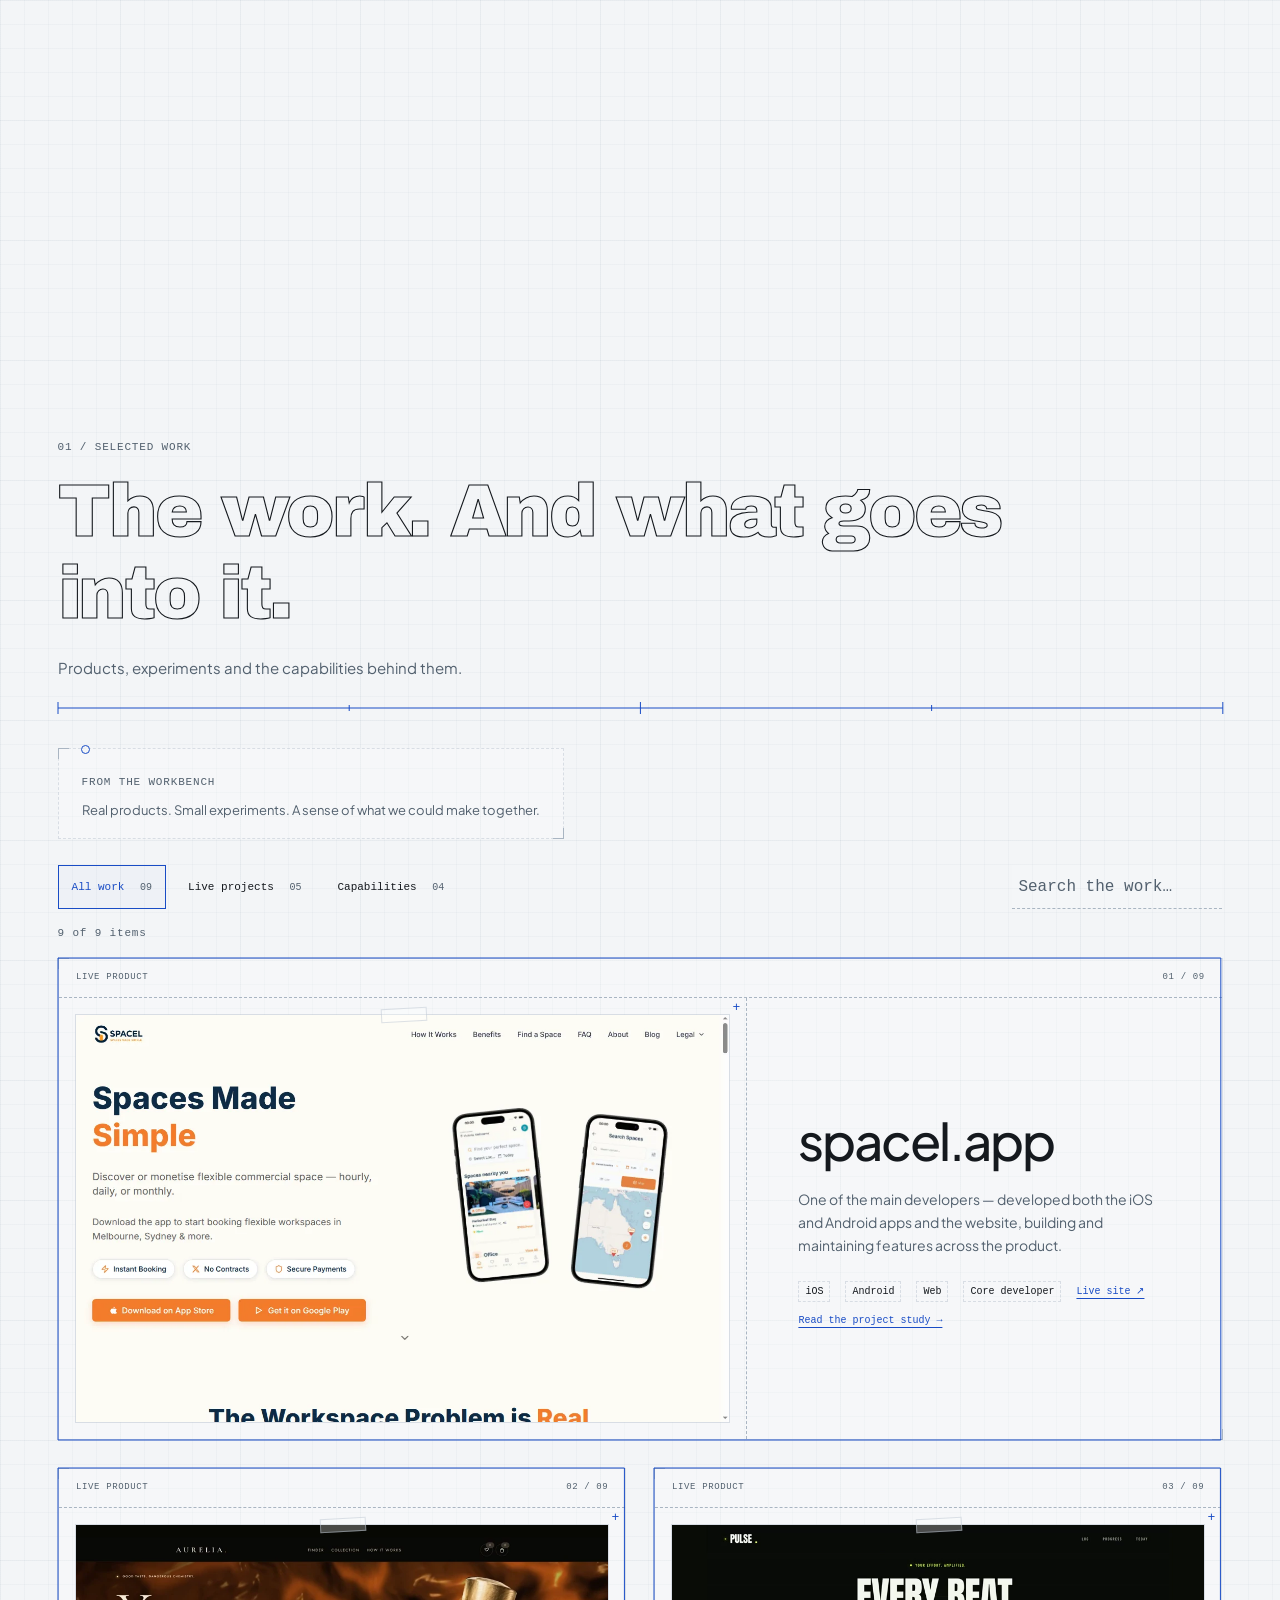
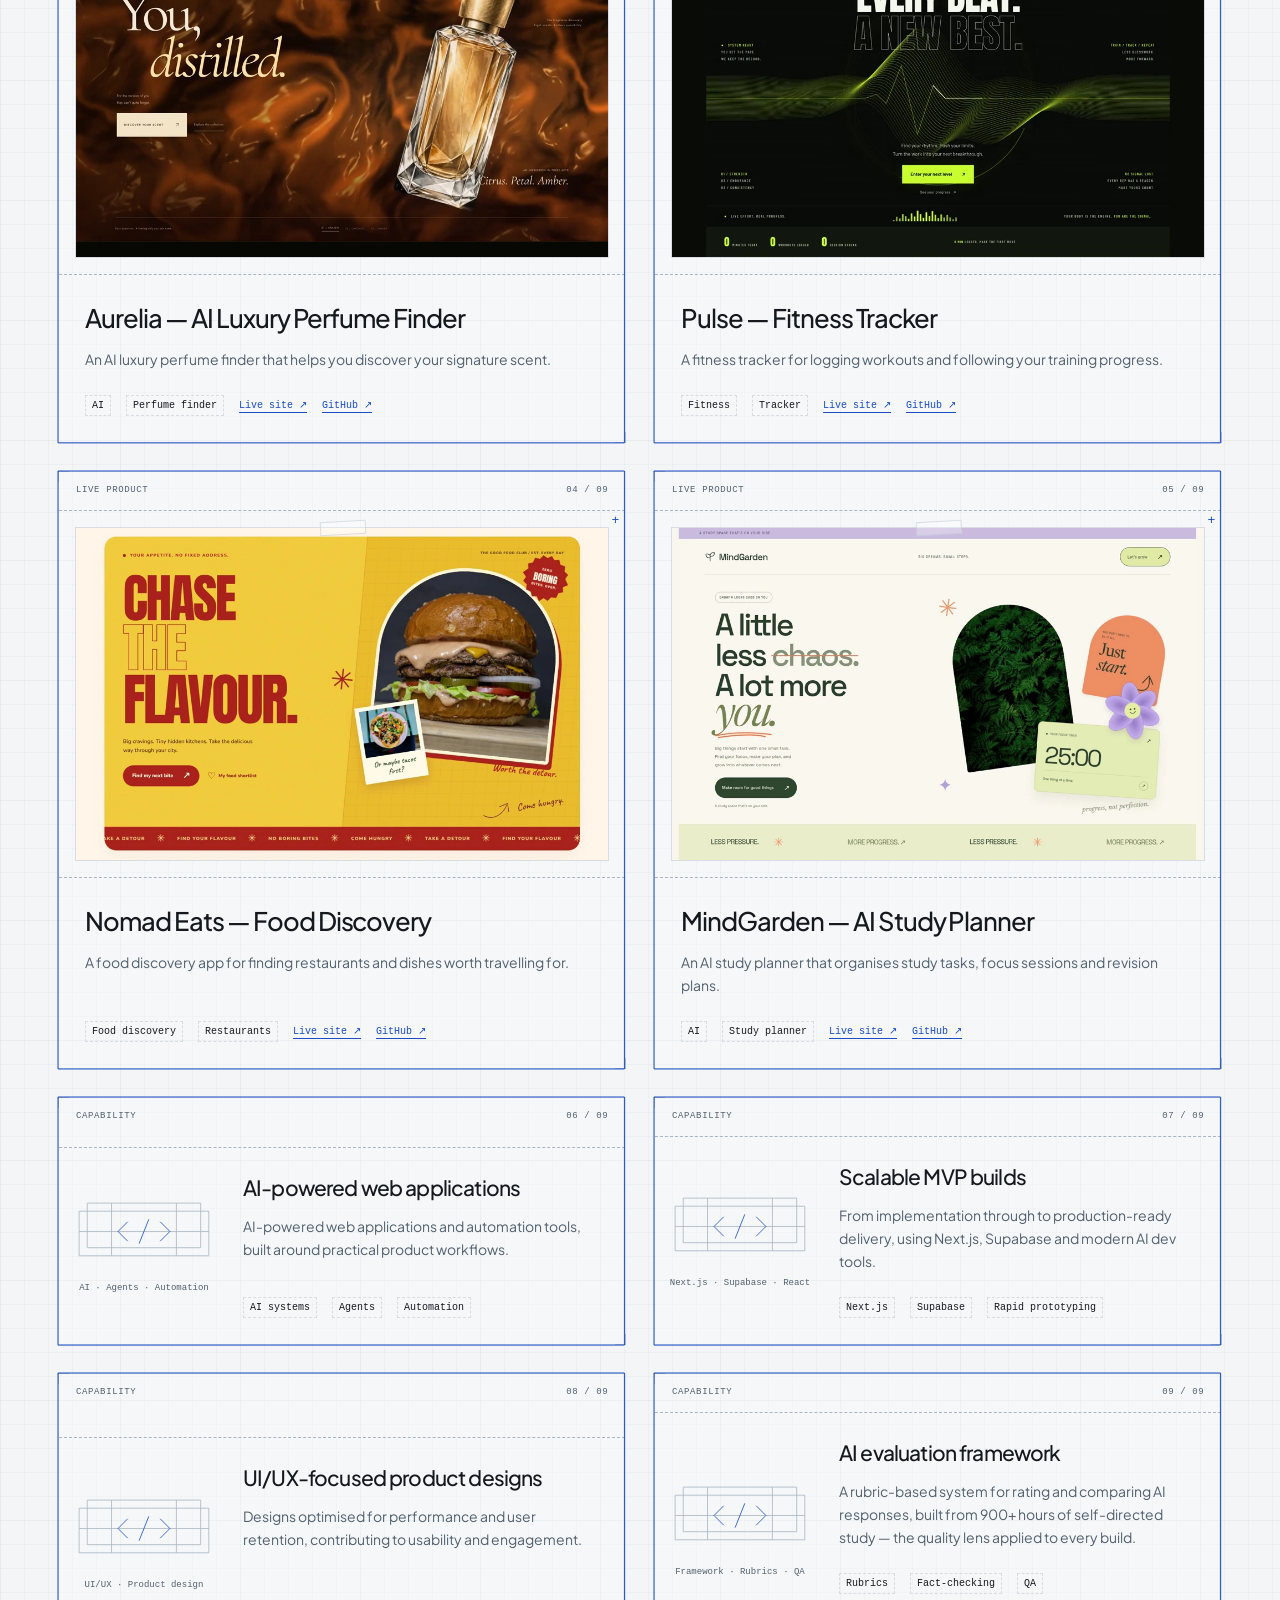
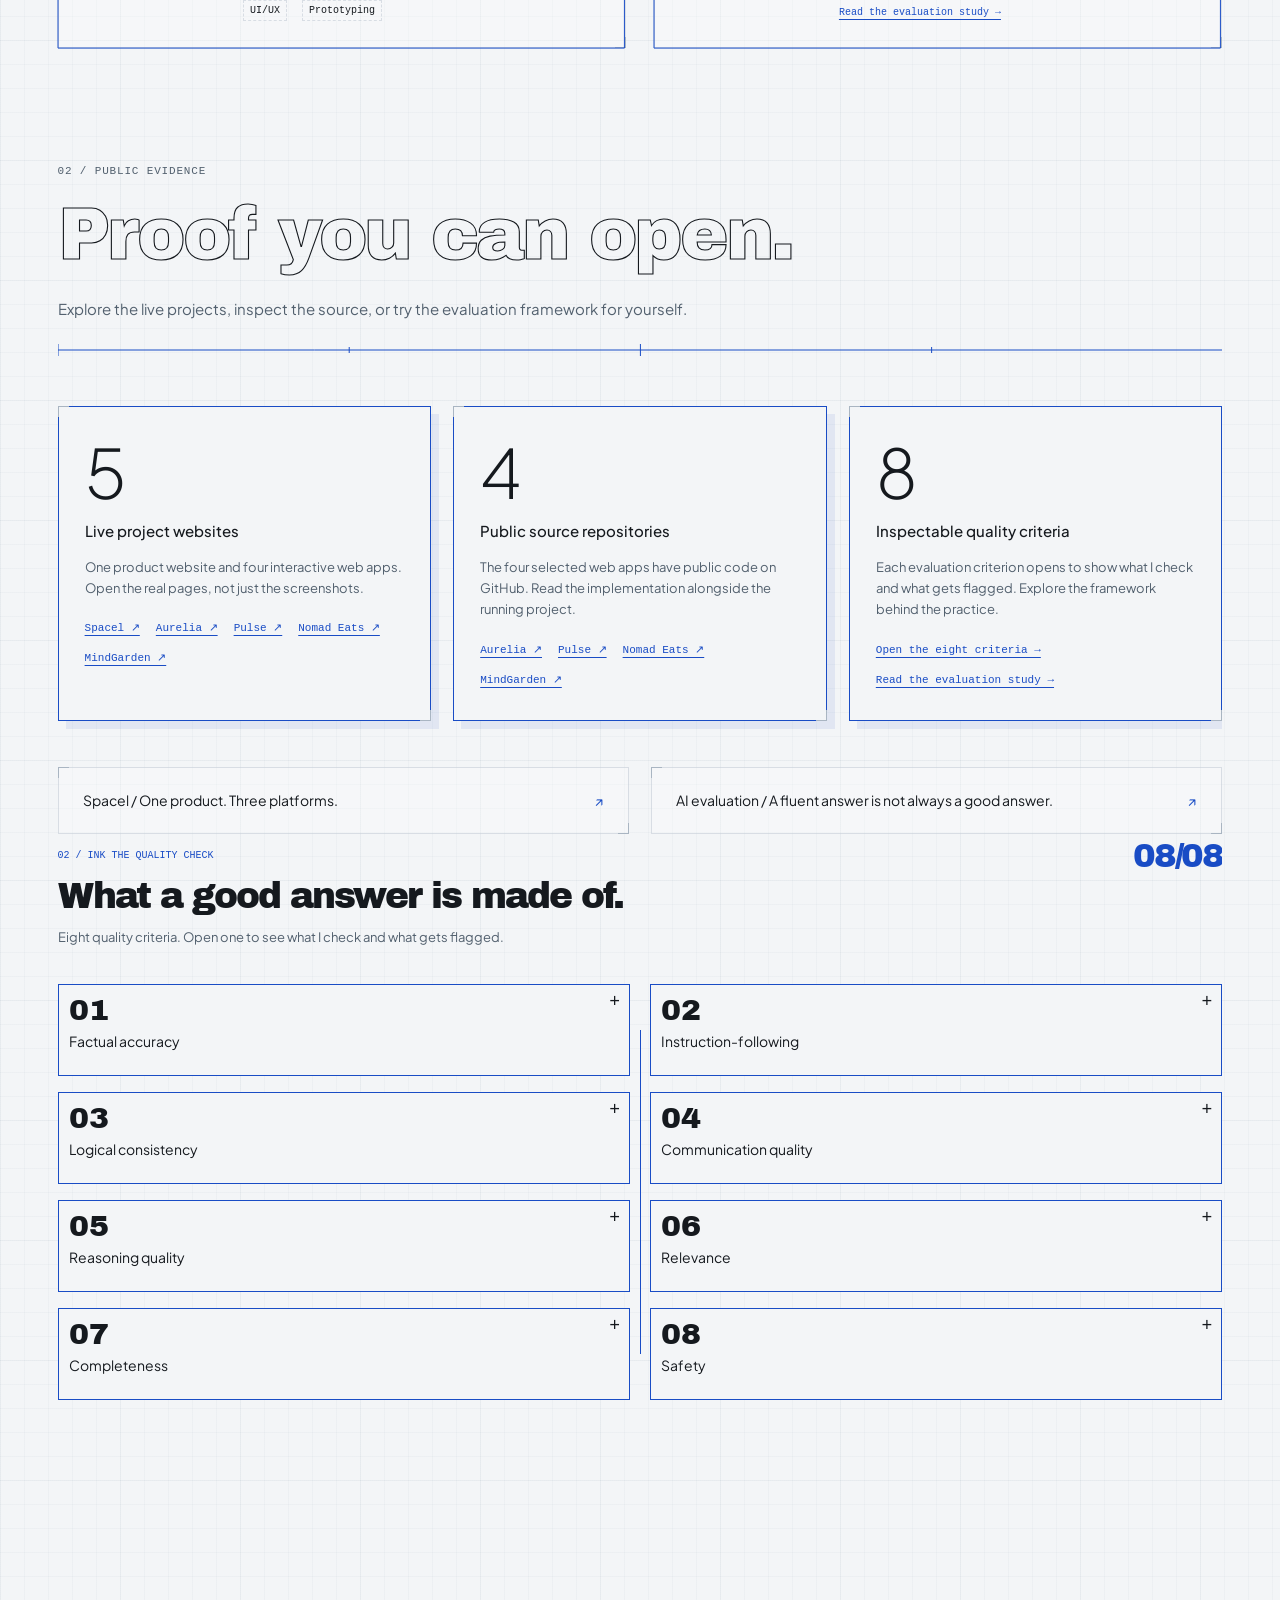
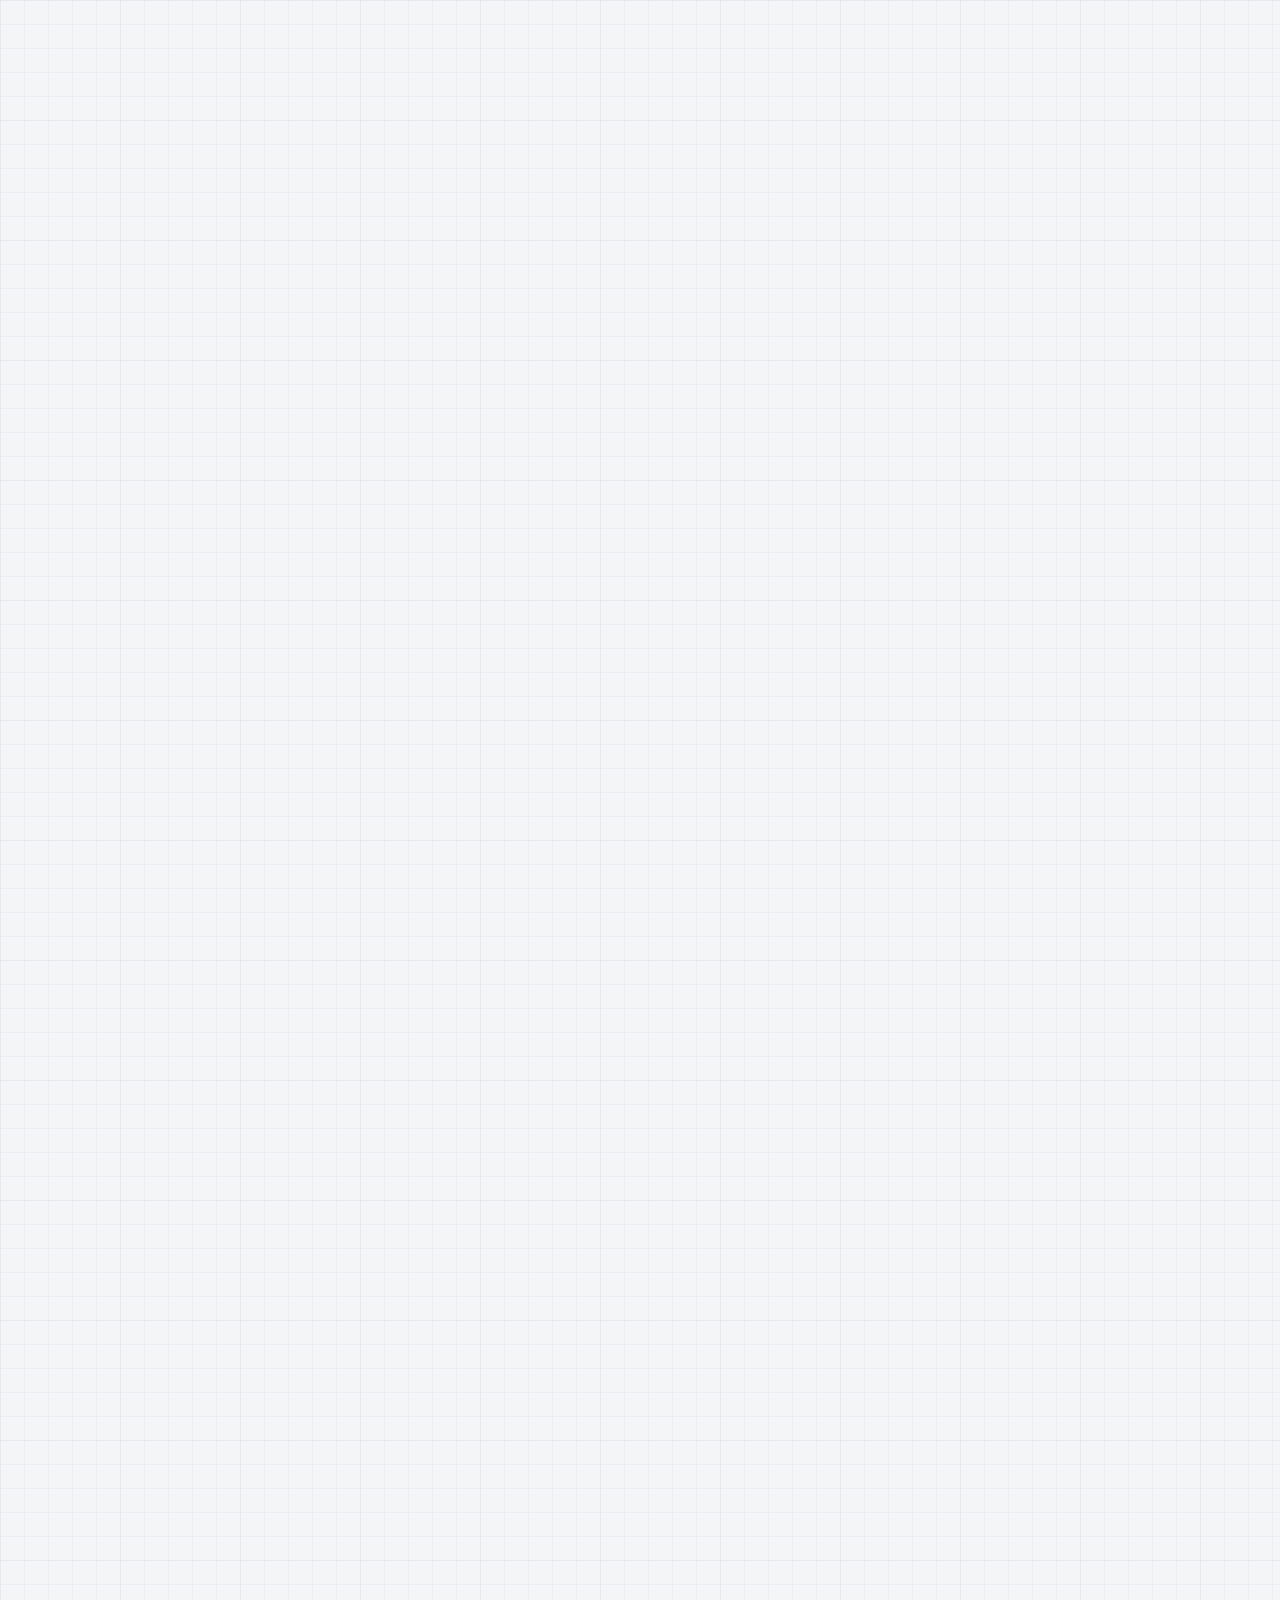
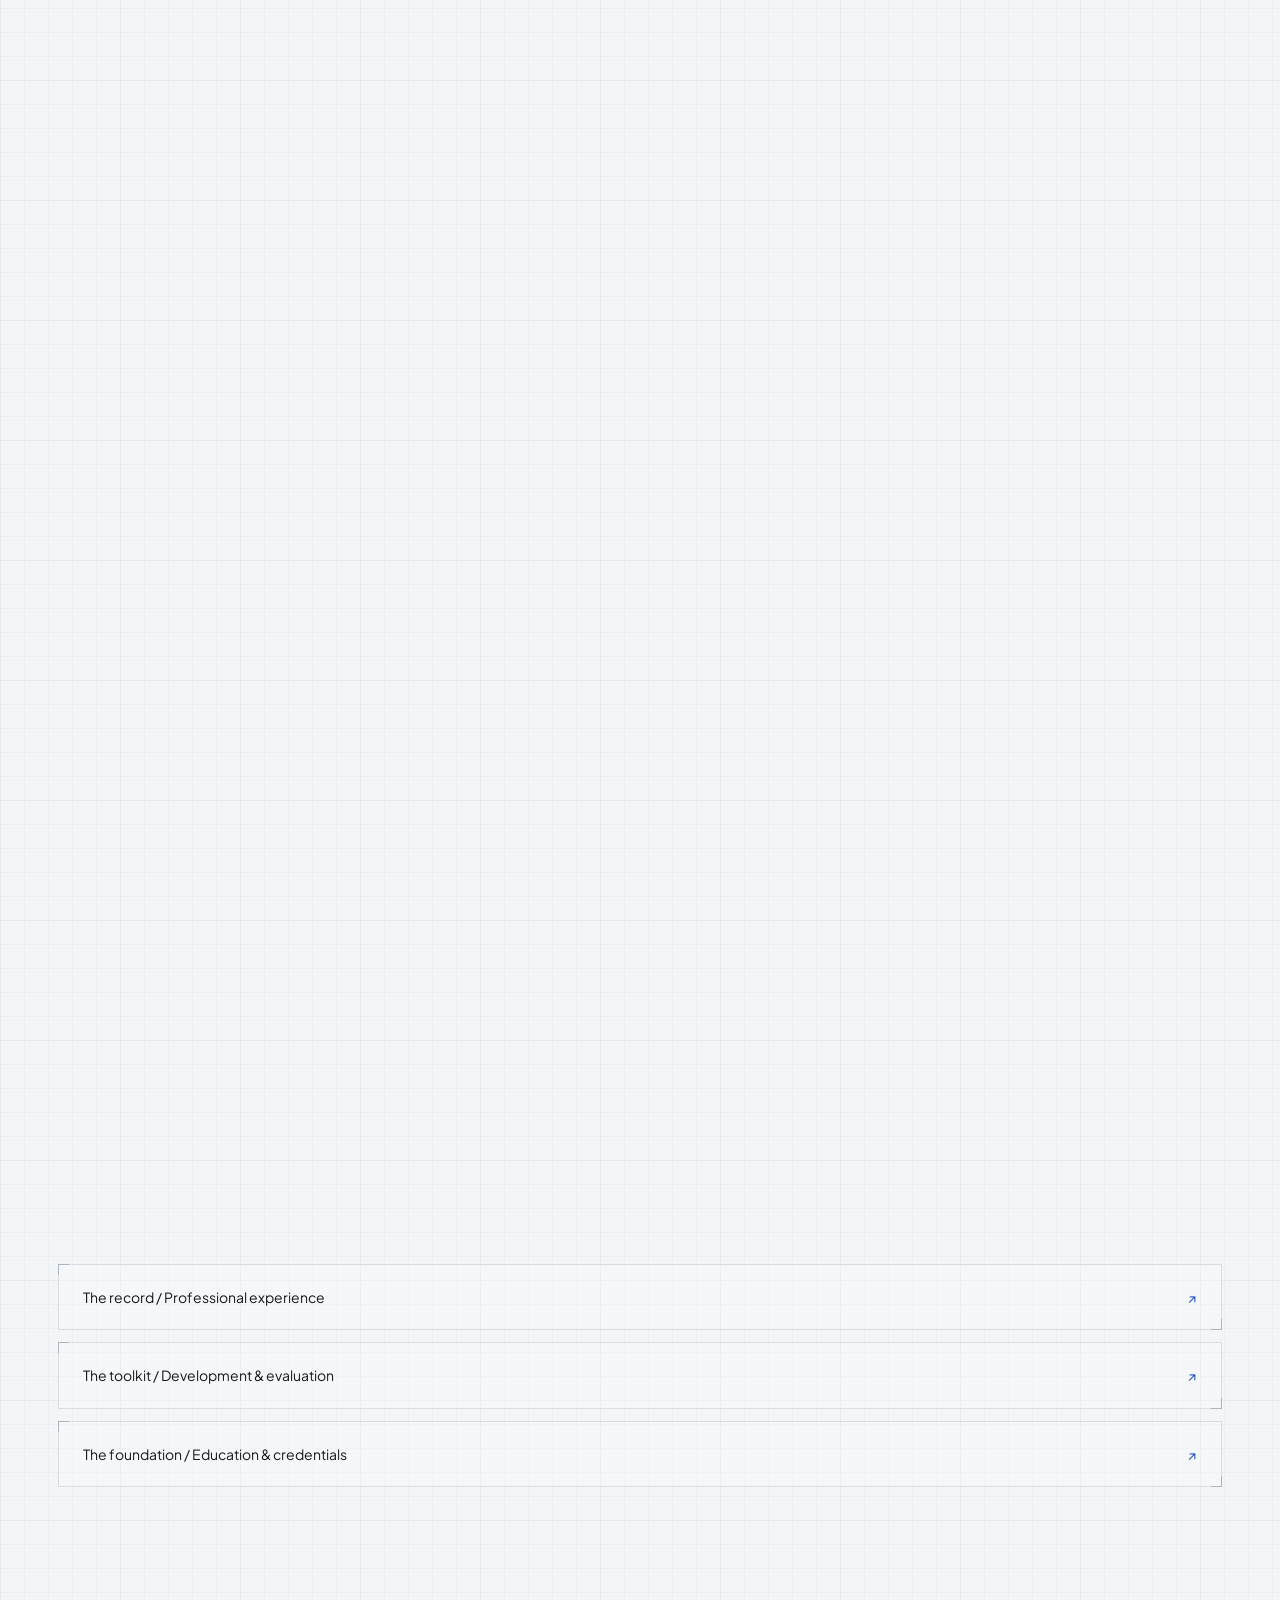
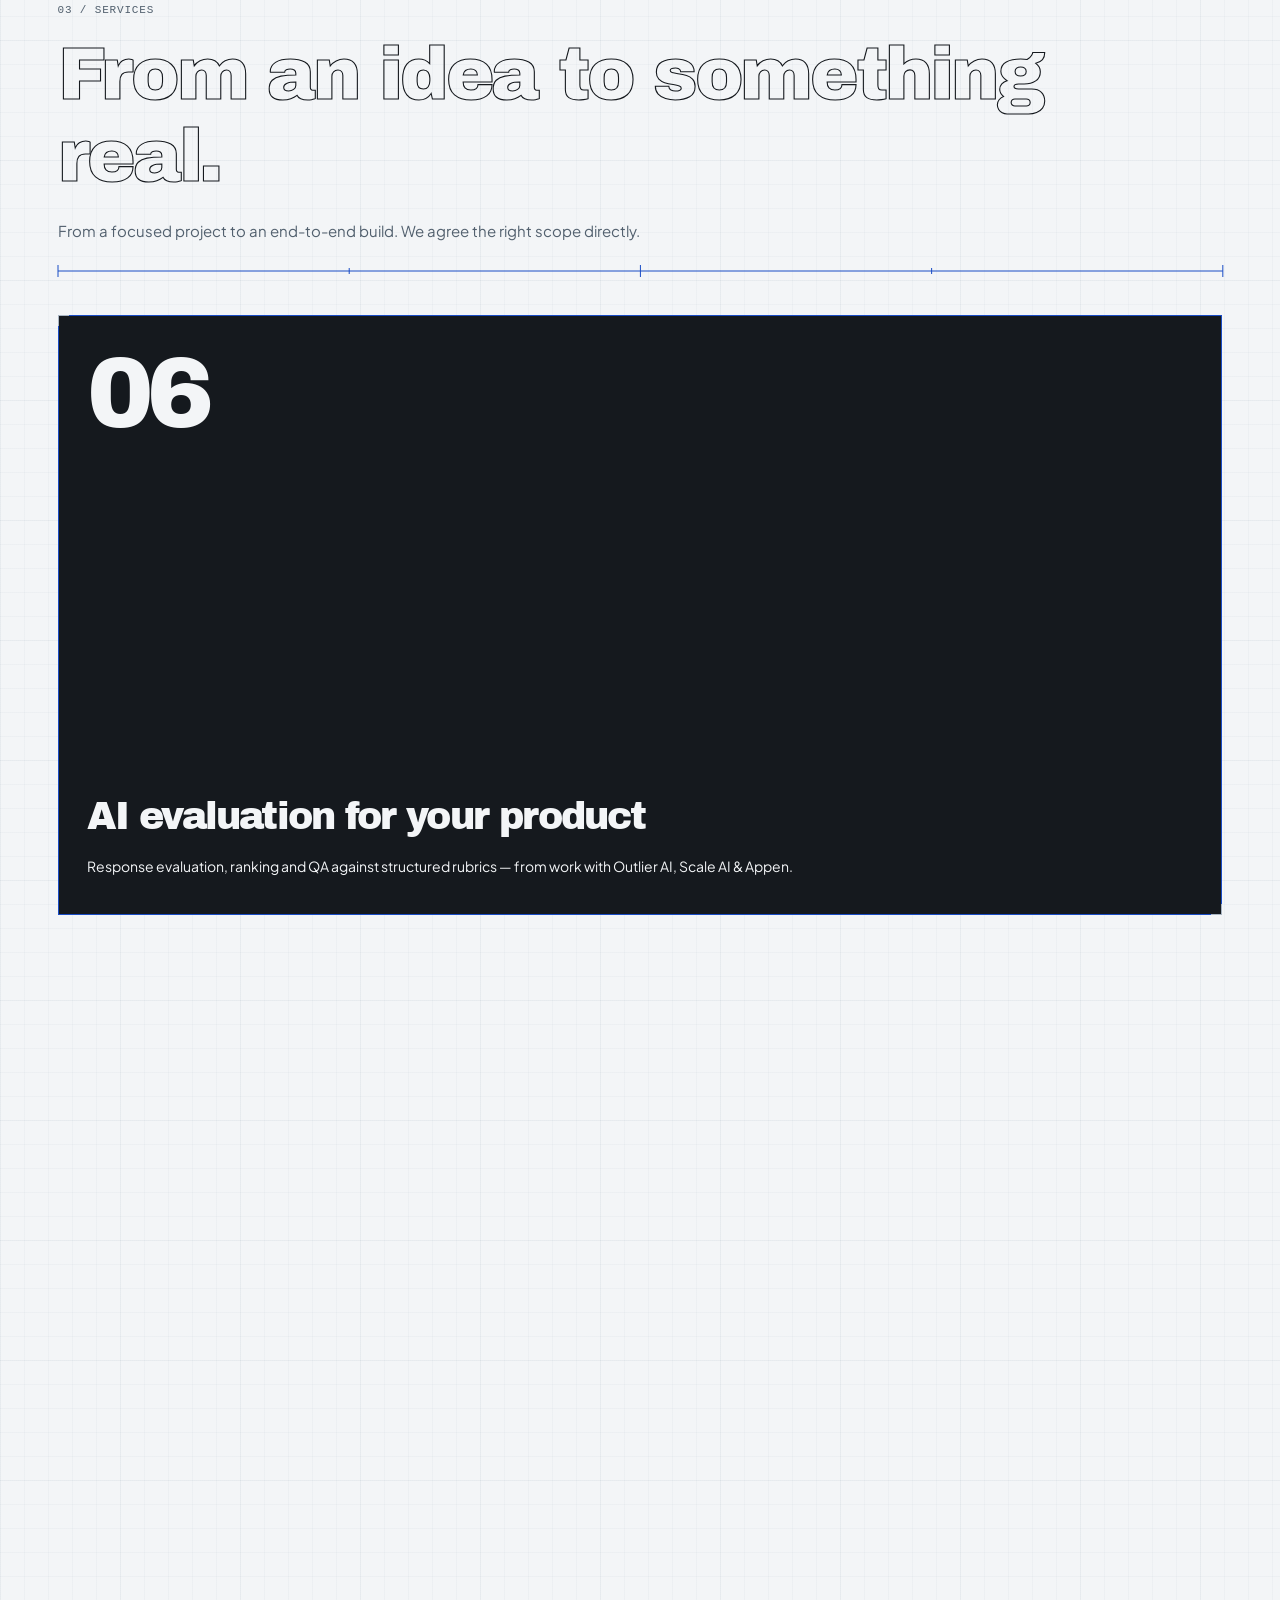
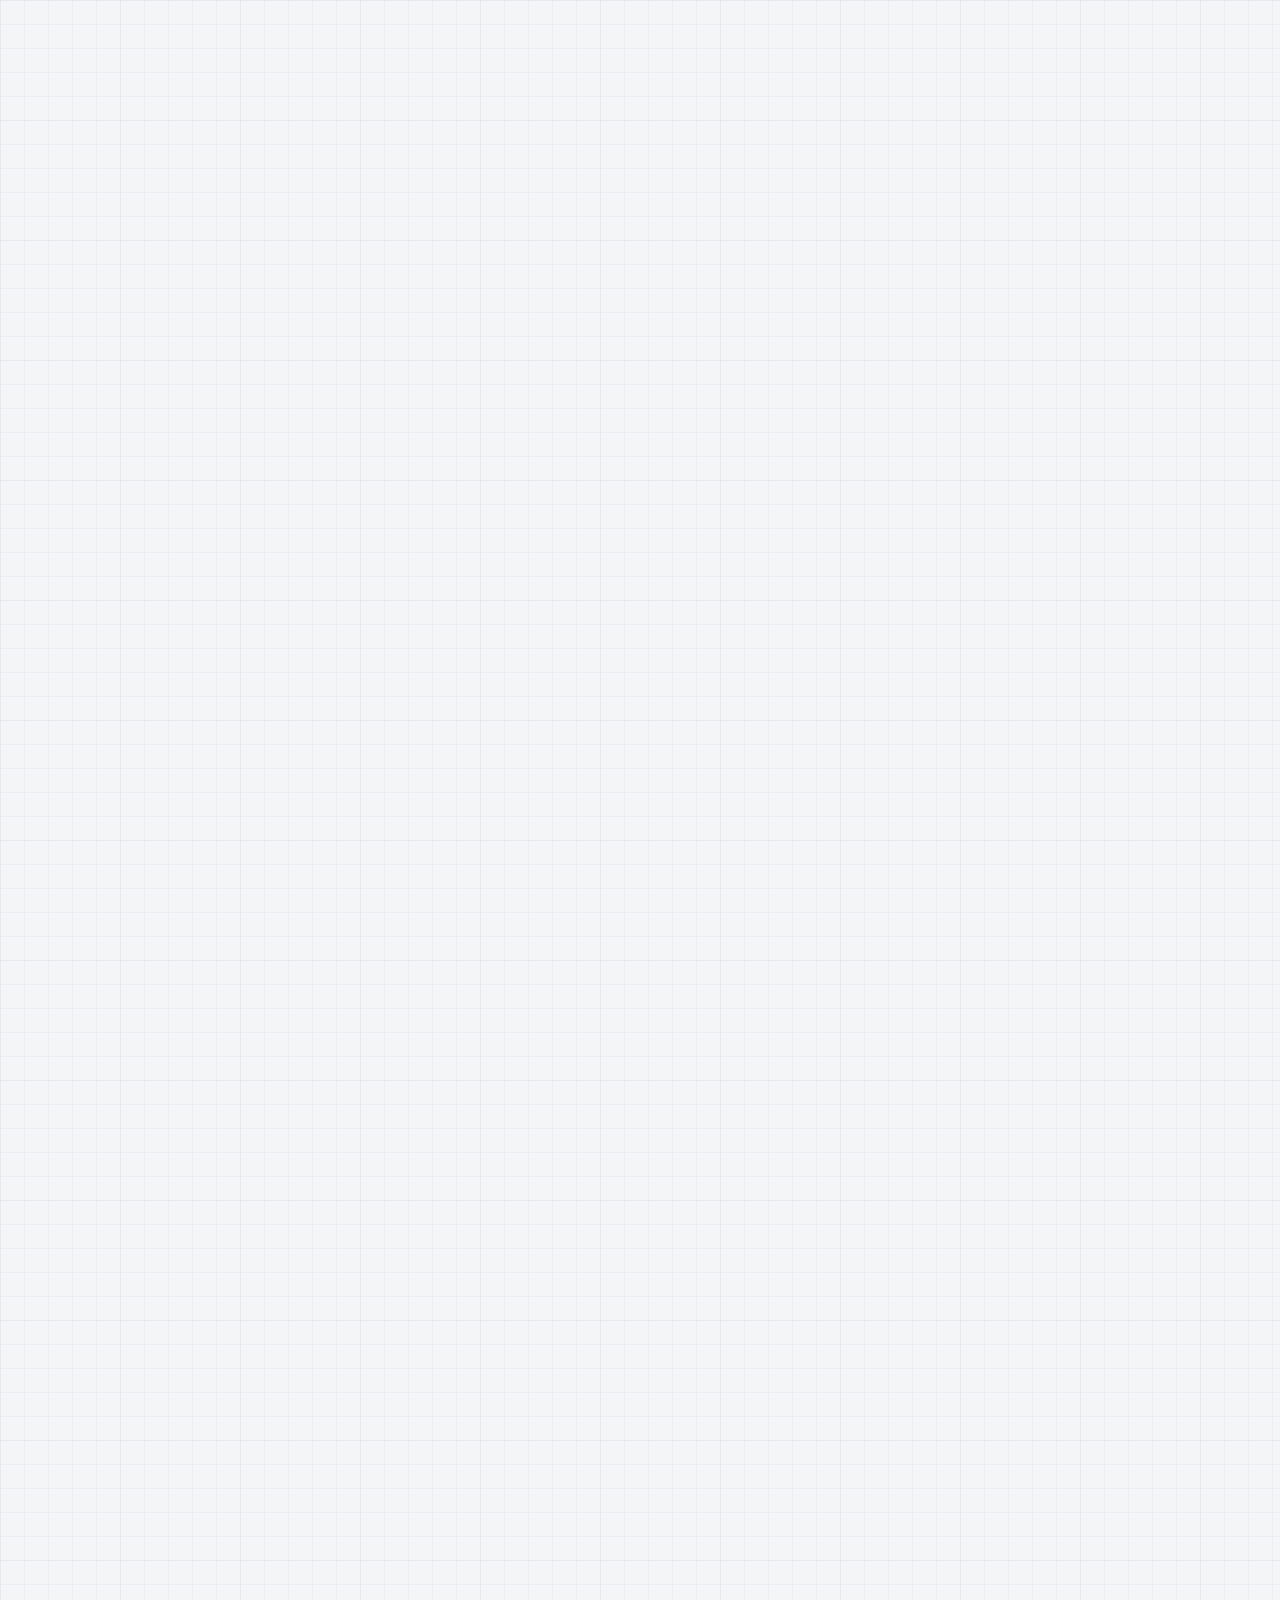
==== commit 29c10969: "Combine One block Process with four approved control-free project heroes Co-Authored-By: M EE <bremc" ====
--- a/index.html
+++ b/index.html
@@ -2,7 +2,7 @@
 <html
   data-bold-demo="hero-zoom stacking-cards velocity-marquee"
   data-next-demo="work-depth answer-assembly answer-checklist"
-  data-process-demo="sheet-flip"
+  data-process2-demo="one-block"
   data-more-demo="stats-dimensions evidence-deal contact-ink closing-mark"
   lang="en"
 >
@@ -75,8 +75,8 @@
     <script defer src="assets/bold.js"></script>
     <link href="assets/next.css" rel="stylesheet" />
     <script defer src="assets/next.js"></script>
-    <link href="assets/process.css" rel="stylesheet" />
-    <script defer src="assets/process.js"></script>
+    <link href="assets/process2.css" rel="stylesheet" />
+    <script defer src="assets/process2.js"></script>
     <link href="assets/more.css" rel="stylesheet" />
     <script defer src="assets/more.js"></script>
     <script type="application/ld+json">
@@ -718,7 +718,7 @@
               >
                 <span class="project-preview">
                   <img
-                    alt="Aurelia’s complete animated hero, with navigation, headline and fragrance film"
+                    alt="Aurelia’s Liquid Gold hero, with the You, distilled headline, perfume bottle and golden backdrop"
                     decoding="async"
                     height="600"
                     loading="lazy"
@@ -787,7 +787,7 @@
               >
                 <span class="project-preview">
                   <img
-                    alt="Pulse’s complete animated hero, with navigation, workout headline and training film"
+                    alt="Pulse System’s hero, with the Every beat. A new best. headline and lime signal waves"
                     decoding="async"
                     height="600"
                     loading="lazy"
@@ -860,7 +860,7 @@
               >
                 <span class="project-preview">
                   <img
-                    alt="Nomad Eats’ complete animated hero, with navigation, food discovery headline and cooking film"
+                    alt="Nomad Eats’ Street Heat hero, with the Chase the flavour headline, food collage and cooking film"
                     decoding="async"
                     height="600"
                     loading="lazy"
@@ -933,7 +933,7 @@
               >
                 <span class="project-preview">
                   <img
-                    alt="MindGarden’s complete animated hero, with study-planning headline, focus controls and garden film"
+                    alt="MindGarden’s Growth Club hero, with the A little less chaos. A lot more you. headline, leafy arch and focus timer"
                     decoding="async"
                     height="600"
                     loading="lazy"
--- a/assets/process2.css
+++ b/assets/process2.css
@@ -0,0 +1,122 @@
+.process2-stage {
+  display: contents;
+}
+.process2-art {
+  display: none;
+}
+
+@media screen and (prefers-reduced-motion: no-preference) {
+  .process2-enabled .process2-scene {
+    height: 240svh;
+  }
+  .process2-enabled .process2-stage {
+    display: flex;
+    flex-direction: column;
+    justify-content: center;
+    gap: 16px;
+    position: sticky;
+    top: var(--process2-top, 80px);
+    height: calc(100svh - var(--process2-top, 80px) - 20px);
+  }
+  .process2-enabled .process2-art {
+    display: block;
+    flex: none;
+    color: var(--blue);
+    border: 1px solid var(--blue);
+    background:
+      linear-gradient(#194cc509 1px, transparent 1px),
+      linear-gradient(90deg, #194cc509 1px, transparent 1px);
+    background-size: 24px 24px;
+    padding: 12px 16px;
+    overflow: clip;
+  }
+  .process2-art p {
+    font: 11px/1.4 var(--mono);
+    letter-spacing: 0.05em;
+    margin: 0;
+    color: var(--blue);
+  }
+  .process2-art svg {
+    display: block;
+    width: 100%;
+    height: clamp(108px, 19svh, 155px);
+  }
+  .process2-enabled #process .steps3 {
+    display: grid;
+    grid-template-columns: repeat(3, minmax(0, 1fr));
+    gap: 12px;
+    margin: 0;
+    flex: none;
+  }
+  .process2-enabled #process .step3 {
+    position: relative;
+    display: block;
+    border: 1px solid var(--line);
+    padding: 18px;
+    min-height: 190px;
+    background: var(--paper);
+    box-shadow: inset 0 3px 0 var(--process2-ink, var(--line));
+  }
+  .process2-enabled #process .step3 .n {
+    position: static;
+    font: 12px/1.4 var(--mono);
+    color: var(--blue);
+    margin: 0 0 12px;
+  }
+  .process2-enabled #process .step3 .n::before {
+    content: "0";
+  }
+  .process2-enabled #process .step3 .n::after {
+    content: none;
+  }
+  .process2-enabled #process .step3 h3 {
+    font: 23px/1.08 var(--display);
+    margin: 0 0 10px;
+    color: var(--blue);
+  }
+  .process2-enabled #process .step3 p {
+    font-size: 14px;
+    line-height: 1.5;
+    margin: 0;
+    color: var(--ink);
+  }
+  @media (max-width: 700px) {
+    .process2-enabled #process .steps3 {
+      grid-template-columns: 1fr;
+      gap: 10px;
+    }
+    .process2-enabled #process .step3 {
+      min-height: 0;
+      padding: 12px 14px 12px 43px;
+    }
+    .process2-enabled #process .step3 .n {
+      position: absolute;
+      left: 12px;
+      top: 15px;
+      margin: 0;
+    }
+    .process2-enabled #process .step3 h3 {
+      margin-bottom: 7px;
+    }
+    .process2-enabled .process2-stage {
+      gap: 12px;
+    }
+  }
+}
+
+@media print {
+  .process2-scene {
+    height: auto !important;
+  }
+  .process2-stage {
+    display: contents !important;
+  }
+  .process2-art {
+    display: none !important;
+  }
+  #process .steps3,
+  #process .step3 {
+    break-inside: avoid;
+    page-break-inside: avoid;
+  }
+}
--- a/assets/more.css
+++ b/assets/more.css
@@ -11,7 +11,7 @@
     position: sticky;
     top: var(--more-top, 100px);
   }
-  /* Unpin only the plate that cannot fit. The count and other scenes still run. */
+  /* An oversized plate unpins and shows final values; other scenes stay active. */
   .more-enabled .more-stats-static { height: auto; }
   .more-enabled .more-stats-static .stats { position: relative; top: auto; }
   .more-enabled[data-more-demo~="stats-dimensions"] .stats {
@@ -35,7 +35,7 @@
     transform-origin: left;
   }
   .more-enabled[data-more-demo~="stats-dimensions"] .stats strong { display: block; color: var(--blue); }
-  .more-enabled .more-number { display: block; font: clamp(48px, 8vw, 116px)/1 var(--display); letter-spacing: -.08em; }
+  .more-enabled .more-number { display: block; font: clamp(48px, 8vw, 116px)/1 var(--display); letter-spacing: -.08em; white-space: nowrap; }
   .more-enabled .more-original { position: absolute; width: 1px; height: 1px; overflow: hidden; clip-path: inset(50%); white-space: nowrap; }
   .more-enabled[data-more-demo~="evidence-deal"] .proof-grid { perspective: 1200px; padding: 24px 0; }
   .more-enabled[data-more-demo~="evidence-deal"] .proof-card { transform-origin: center bottom; border: 1px solid var(--blue); box-shadow: 8px 8px 0 #194cc515; background-color: var(--paper); }
@@ -48,6 +48,13 @@
   .more-closing text { font-family: var(--display); font-weight: 400; stroke: #7599ff; stroke-width: 2px; stroke-dasharray: 1000; stroke-dashoffset: calc(1000*(1 - var(--more-p))); fill: #7599ff; fill-opacity: var(--more-fill, 0); }
   .more-enabled .more-target:focus-within .proof-card { transform: none !important; }
 }
+/* Page Zoom must leave enough width for an intact 900+, not a digit per row. */
+@media screen and (max-width: 319px) {
+  .stats,
+  .more-enabled[data-more-demo~="stats-dimensions"] .stats { grid-template-columns: minmax(0, 1fr); }
+  .more-enabled[data-more-demo~="stats-dimensions"] .stats > div { padding-inline: 14px; }
+  .stats > div + div { border-left: 0; border-top: 1px dashed var(--line); }
+}
 @media (forced-colors: active) {
   .more-enabled[data-more-demo~="contact-ink"] #contact h2 { background: none; color: CanvasText; -webkit-text-stroke: 0; }
 }
